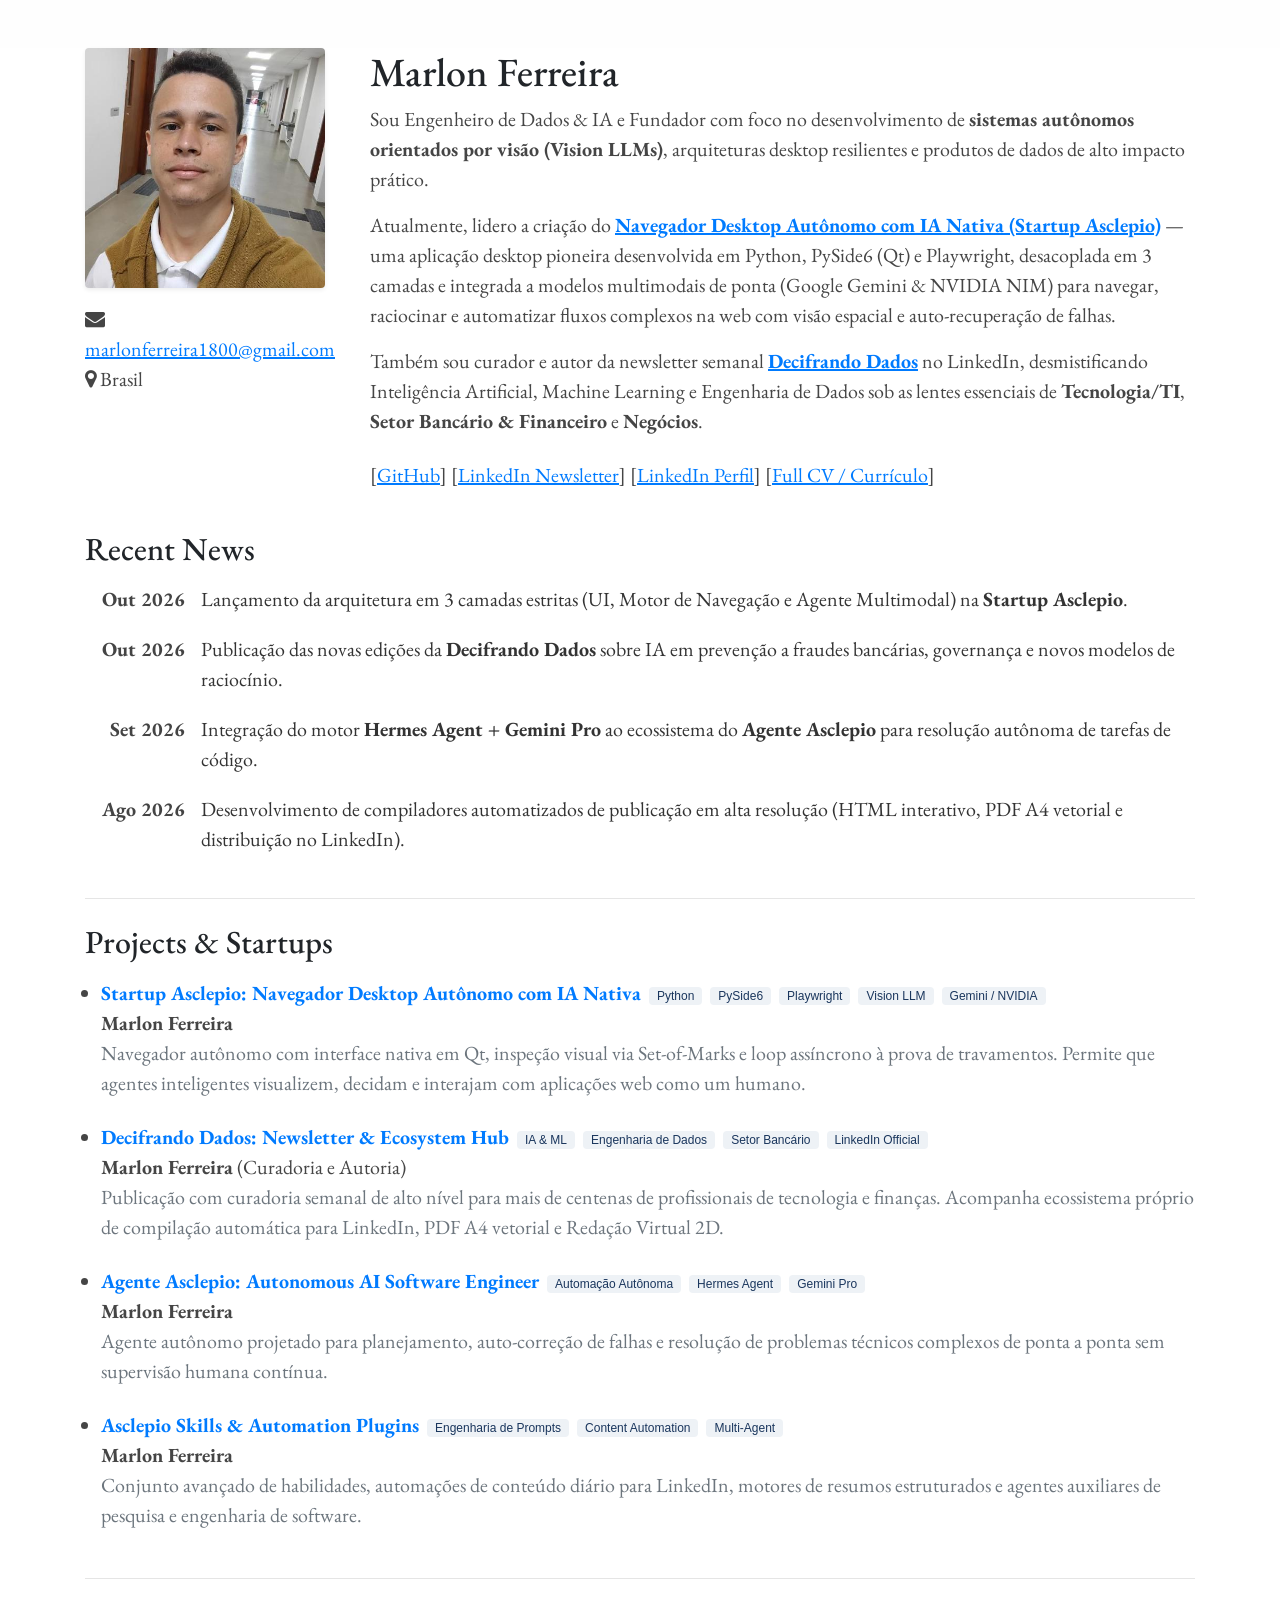
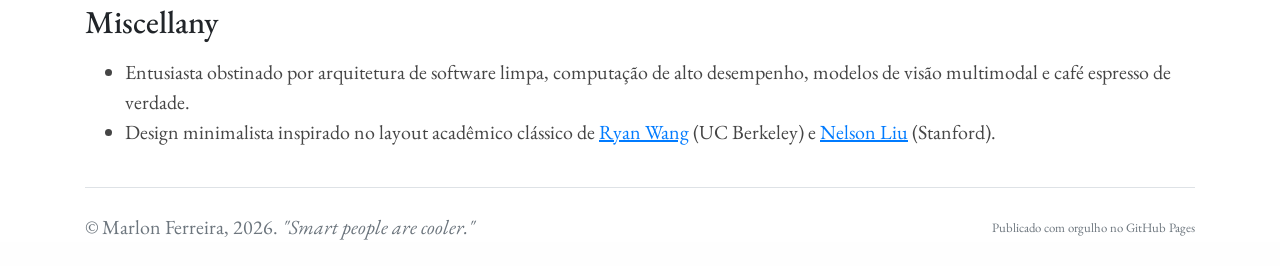
==== index.html @ 88fe701d "feat: site oficial pessoal no ar estilo Ryan Wang" ====
<!DOCTYPE html>
<html lang="pt-BR">
    <head>
        <meta charset="utf-8">
        <title>Marlon Ferreira | AI & Data Systems Engineer</title>
        <meta http-equiv="content-type" content="text/html; charset=UTF-8">
        <meta name="viewport" content="width=device-width, initial-scale=1, shrink-to-fit=no">
        
        <!-- Metadados de SEO & Redes Sociais -->
        <meta property="og:title" content="Marlon Ferreira | AI & Data Systems Engineer" />
        <meta property="og:description" content="Engenheiro de IA e Dados, fundador da Startup Asclepio (Navegador Desktop Autônomo com IA Nativa) e autor da newsletter Decifrando Dados." />
        <meta property="og:type" content="website" />
        <meta property="og:url" content="https://marlonferreira1800-hue.github.io" />
        <meta name="description" content="Marlon Ferreira é Engenheiro de Dados e IA, fundador de startup de navegador desktop autônomo com visão multimodal e autor da newsletter Decifrando Dados.">
        <meta name="keywords" content="Marlon Ferreira, Inteligencia Artificial, Autonomous Browser, Python, PySide6, Machine Learning, Data Science, Decifrando Dados, Asclepio">
        <meta name="author" content="Marlon Ferreira">

        <!-- Bootstrap 4, FontAwesome & Fonte EB Garamond (Padrão Oficial Ryan Wang / Berkeley NLP) -->
        <link rel="stylesheet" href="https://stackpath.bootstrapcdn.com/bootstrap/4.3.1/css/bootstrap.min.css" integrity="sha384-ggOyR0iXCbMQv3Xipma34MD+dH/1fQ784/j6cY/iJTQUOhcWr7x9JvoRxT2MZw1T" crossorigin="anonymous">
        <link rel="stylesheet" href="https://cdnjs.cloudflare.com/ajax/libs/font-awesome/4.7.0/css/font-awesome.min.css" crossorigin="anonymous">
        <link href="https://fonts.googleapis.com/css?family=EB+Garamond:400,600&display=swap" rel="stylesheet" type="text/css">
        <link rel="stylesheet" href="css/style.css">
    </head>
    <body>
        <div class="container mt-5">
            <!-- BLOCO 1: Foto, Bio e Links -->
            <div class="row mb-4">
                <div class="col-lg-3 col-md-4 mb-3">
                    <img class="img-fluid rounded profile-img shadow-sm" src="img/profile.jpg" onerror="this.onerror=null; this.src='img/profile.svg';" alt="Marlon Ferreira">
                    <p class="mt-3">
                        <i class="fa fa-envelope"></i> <a href="mailto:marlonferreira1800@gmail.com">marlonferreira1800@gmail.com</a>
                        <br>
                        <i class="fa fa-map-marker"></i> Brasil
                    </p>
                </div>
                <div class="col-lg-9 col-md-8">
                    <h1>Marlon Ferreira</h1>
                    <p>
                        Sou Engenheiro de Dados & IA e Fundador com foco no desenvolvimento de <b>sistemas autônomos orientados por visão (Vision LLMs)</b>, arquiteturas desktop resilientes e produtos de dados de alto impacto prático.
                    </p>
                    <p>
                        Atualmente, lidero a criação do <b><a href="https://github.com/marlonferreira1800-hue/Startup-Asclepio-navegador-nativo-ia-" target="_blank">Navegador Desktop Autônomo com IA Nativa (Startup Asclepio)</a></b> — uma aplicação desktop pioneira desenvolvida em Python, PySide6 (Qt) e Playwright, desacoplada em 3 camadas e integrada a modelos multimodais de ponta (Google Gemini & NVIDIA NIM) para navegar, raciocinar e automatizar fluxos complexos na web com visão espacial e auto-recuperação de falhas.
                    </p>
                    <p>
                        Também sou curador e autor da newsletter semanal <a href="https://www.linkedin.com/newsletters/decifrando-dados-7513791689808064512/" target="_blank"><b>Decifrando Dados</b></a> no LinkedIn, desmistificando Inteligência Artificial, Machine Learning e Engenharia de Dados sob as lentes essenciais de <b>Tecnologia/TI</b>, <b>Setor Bancário & Financeiro</b> e <b>Negócios</b>.
                    </p>

                    <p class="mt-4">
                        [<a href="https://github.com/marlonferreira1800-hue" target="_blank">GitHub</a>] 
                        [<a href="https://www.linkedin.com/newsletters/decifrando-dados-7513791689808064512/" target="_blank">LinkedIn Newsletter</a>] 
                        [<a href="https://www.linkedin.com/in/" target="_blank">LinkedIn Perfil</a>] 
                        [<a href="files/curriculo.pdf" target="_blank">Full CV / Currículo</a>]
                    </p>
                </div>
            </div>

            <!-- BLOCO 2: Linha do Tempo / Notícias Recentes -->
            <div class="row">
                <div class="col">
                    <h2>Recent News</h2>
                    <ul class="news-list mt-3">
                        <li class="news-item">
                            <span class="news-date">Out 2026</span>
                            <span class="news-text">Lançamento da arquitetura em 3 camadas estritas (UI, Motor de Navegação e Agente Multimodal) na <b>Startup Asclepio</b>.</span>
                        </li>
                        <li class="news-item">
                            <span class="news-date">Out 2026</span>
                            <span class="news-text">Publicação das novas edições da <b>Decifrando Dados</b> sobre IA em prevenção a fraudes bancárias, governança e novos modelos de raciocínio.</span>
                        </li>
                        <li class="news-item">
                            <span class="news-date">Set 2026</span>
                            <span class="news-text">Integração do motor <b>Hermes Agent + Gemini Pro</b> ao ecossistema do <b>Agente Asclepio</b> para resolução autônoma de tarefas de código.</span>
                        </li>
                        <li class="news-item">
                            <span class="news-date">Ago 2026</span>
                            <span class="news-text">Desenvolvimento de compiladores automatizados de publicação em alta resolução (HTML interativo, PDF A4 vetorial e distribuição no LinkedIn).</span>
                        </li>
                    </ul>
                </div>
            </div>

            <hr class="my-4">

            <!-- BLOCO 3: Projetos e Produtos em Destaque -->
            <div class="row" id="projects">
                <div class="col">
                    <h2>Projects & Startups</h2>
                    <ul class="pl-3 mt-3">
                        <li class="mb-4">
                            <a href="https://github.com/marlonferreira1800-hue/Startup-Asclepio-navegador-nativo-ia-" target="_blank">
                                <b>Startup Asclepio: Navegador Desktop Autônomo com IA Nativa</b>
                            </a>
                            <span class="badge-tag">Python</span>
                            <span class="badge-tag">PySide6</span>
                            <span class="badge-tag">Playwright</span>
                            <span class="badge-tag">Vision LLM</span>
                            <span class="badge-tag">Gemini / NVIDIA</span>
                            <br>
                            <b>Marlon Ferreira</b>
                            <br>
                            <span class="text-muted">
                                Navegador autônomo com interface nativa em Qt, inspeção visual via Set-of-Marks e loop assíncrono à prova de travamentos. Permite que agentes inteligentes visualizem, decidam e interajam com aplicações web como um humano.
                            </span>
                        </li>

                        <li class="mb-4">
                            <a href="https://www.linkedin.com/newsletters/decifrando-dados-7513791689808064512/" target="_blank">
                                <b>Decifrando Dados: Newsletter & Ecosystem Hub</b>
                            </a>
                            <span class="badge-tag">IA & ML</span>
                            <span class="badge-tag">Engenharia de Dados</span>
                            <span class="badge-tag">Setor Bancário</span>
                            <span class="badge-tag">LinkedIn Official</span>
                            <br>
                            <b>Marlon Ferreira</b> (Curadoria e Autoria)
                            <br>
                            <span class="text-muted">
                                Publicação com curadoria semanal de alto nível para mais de centenas de profissionais de tecnologia e finanças. Acompanha ecossistema próprio de compilação automática para LinkedIn, PDF A4 vetorial e Redação Virtual 2D.
                            </span>
                        </li>

                        <li class="mb-4">
                            <a href="https://github.com/marlonferreira1800-hue/agente-asclepio" target="_blank">
                                <b>Agente Asclepio: Autonomous AI Software Engineer</b>
                            </a>
                            <span class="badge-tag">Automação Autônoma</span>
                            <span class="badge-tag">Hermes Agent</span>
                            <span class="badge-tag">Gemini Pro</span>
                            <br>
                            <b>Marlon Ferreira</b>
                            <br>
                            <span class="text-muted">
                                Agente autônomo projetado para planejamento, auto-correção de falhas e resolução de problemas técnicos complexos de ponta a ponta sem supervisão humana contínua.
                            </span>
                        </li>

                        <li class="mb-4">
                            <a href="https://github.com/marlonferreira1800-hue/asclepio-skills-and-plugins" target="_blank">
                                <b>Asclepio Skills & Automation Plugins</b>
                            </a>
                            <span class="badge-tag">Engenharia de Prompts</span>
                            <span class="badge-tag">Content Automation</span>
                            <span class="badge-tag">Multi-Agent</span>
                            <br>
                            <b>Marlon Ferreira</b>
                            <br>
                            <span class="text-muted">
                                Conjunto avançado de habilidades, automações de conteúdo diário para LinkedIn, motores de resumos estruturados e agentes auxiliares de pesquisa e engenharia de software.
                            </span>
                        </li>
                    </ul>
                </div>
            </div>

            <hr class="my-4">

            <!-- BLOCO 4: Miscelânea -->
            <div class="row">
                <div class="col">
                    <h2>Miscellany</h2>
                    <ul class="mt-3">
                        <li>
                            Entusiasta obstinado por arquitetura de software limpa, computação de alto desempenho, modelos de visão multimodal e café espresso de verdade.
                        </li>
                        <li>
                            Design minimalista inspirado no layout acadêmico clássico de <a href="https://ryanyxw.github.io/" target="_blank">Ryan Wang</a> (UC Berkeley) e <a href="https://nelsonliu.me/" target="_blank">Nelson Liu</a> (Stanford).
                        </li>
                    </ul>
                </div>
            </div>

            <!-- BLOCO 5: Rodapé Oficial -->
            <footer class="pt-4 my-md-4 pt-md-4 border-top">
                <div class="row justify-content-between align-items-center">
                    <div class="col-md-6 text-left">
                        <p class="text-muted mb-0">© Marlon Ferreira, 2026. <i>"Smart people are cooler."</i></p>
                    </div>
                    <div class="col-md-6 text-right">
                        <small class="text-muted">Publicado com orgulho no GitHub Pages</small>
                    </div>
                </div>
            </footer>
        </div>
    </body>
</html>
---- css/style.css ----
html {
    background-color: #fefefe;
}

body p, li {
    color: #454545;
    font-size: 20px;
}

body {
    font-family: Palatino, "EB Garamond", Georgia, "Times New Roman", serif;
}

.row:not(#projects) a {
    text-decoration: underline;
}

.image-link {
    text-decoration: none !important;
}

.news-list {
    list-style: none;
    padding: 0;
    margin: 0;
}

.news-item {
    display: grid;
    grid-template-columns: 100px 1fr;
    align-items: start;
    gap: 0.8em;
    margin-bottom: 1em;
}

.news-date {
    font-weight: bold;
    color: #444;
    white-space: nowrap;
    text-align: right;
}

.news-text {
    color: #333;
    line-height: 1.5;
}

.badge-tag {
    font-size: 0.75rem;
    padding: 2px 8px;
    border-radius: 4px;
    background-color: #eef2f6;
    color: #1a365d;
    font-family: -apple-system, BlinkMacSystemFont, "Segoe UI", Roboto, sans-serif;
    margin-left: 4px;
    font-weight: 500;
    vertical-align: middle;
}

.profile-img {
    width: 100%;
    max-width: 240px;
    height: auto;
    border-radius: 6px;
    object-fit: cover;
}
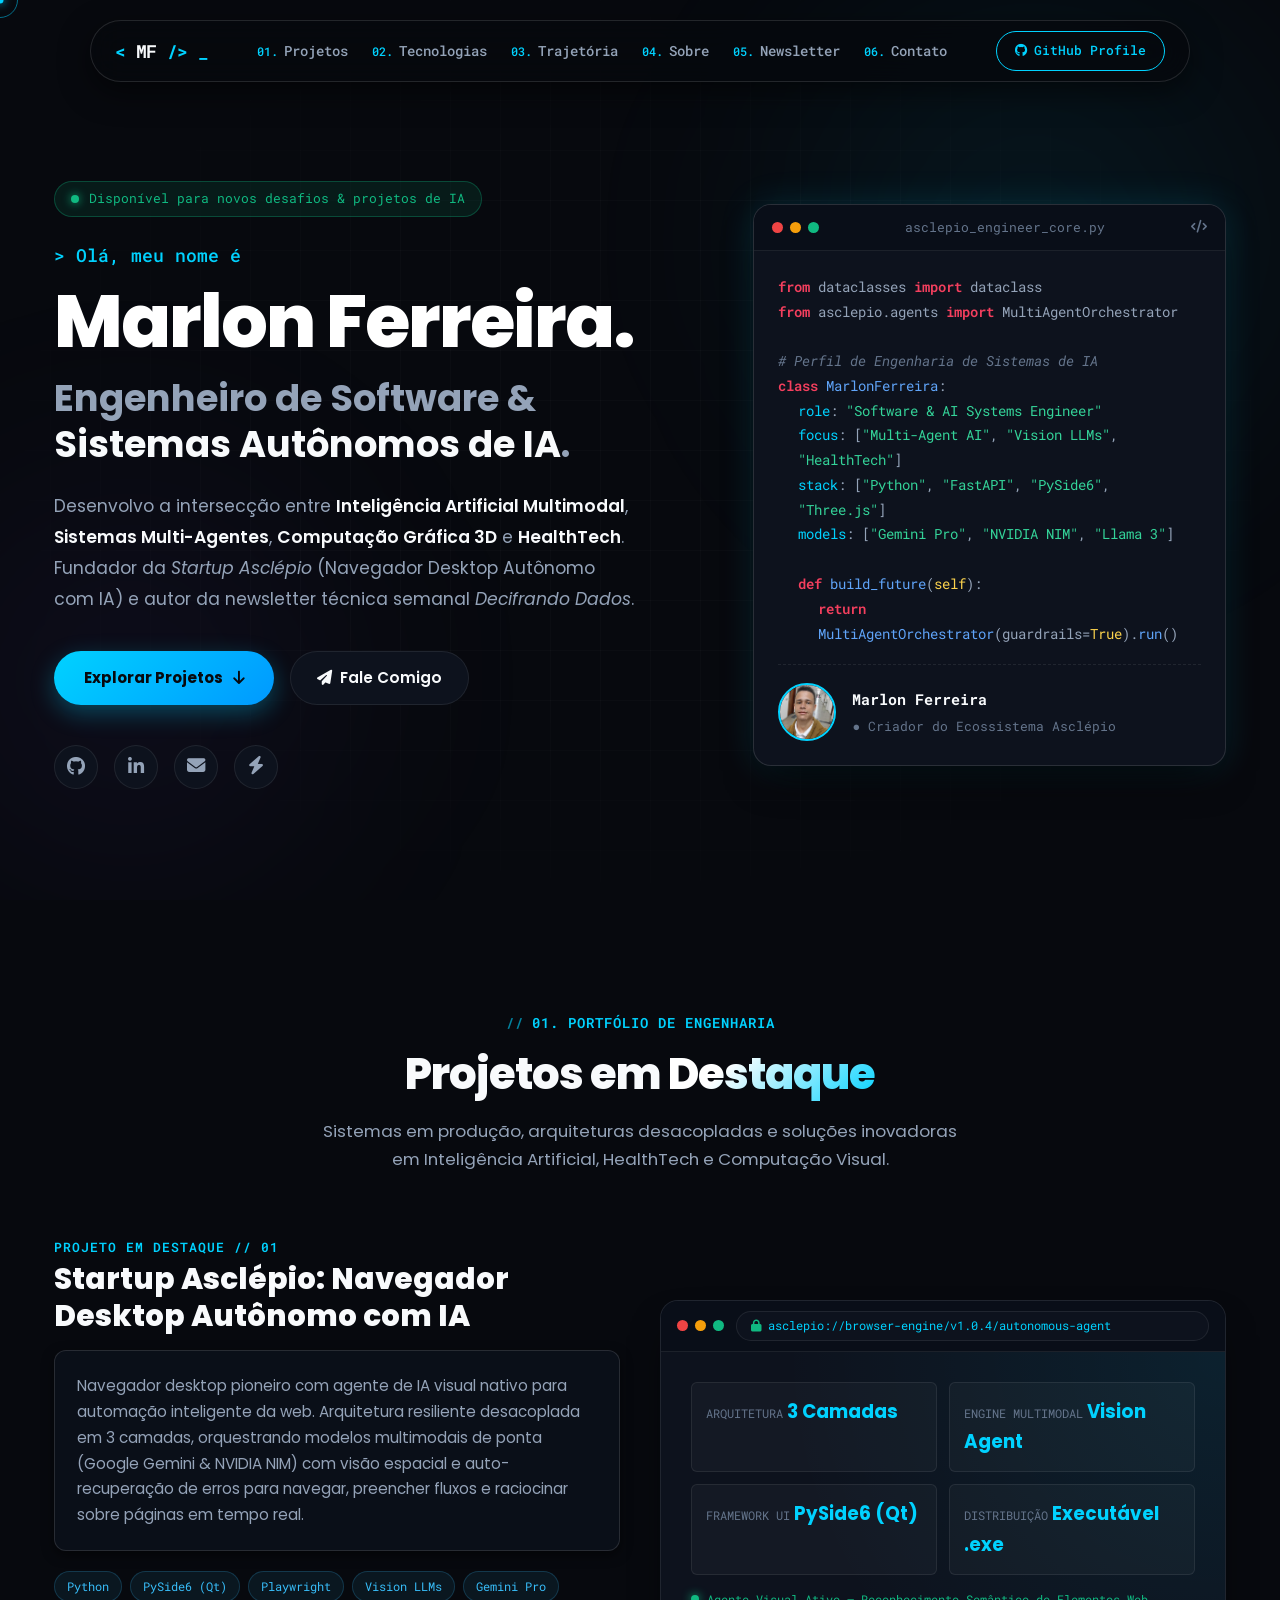
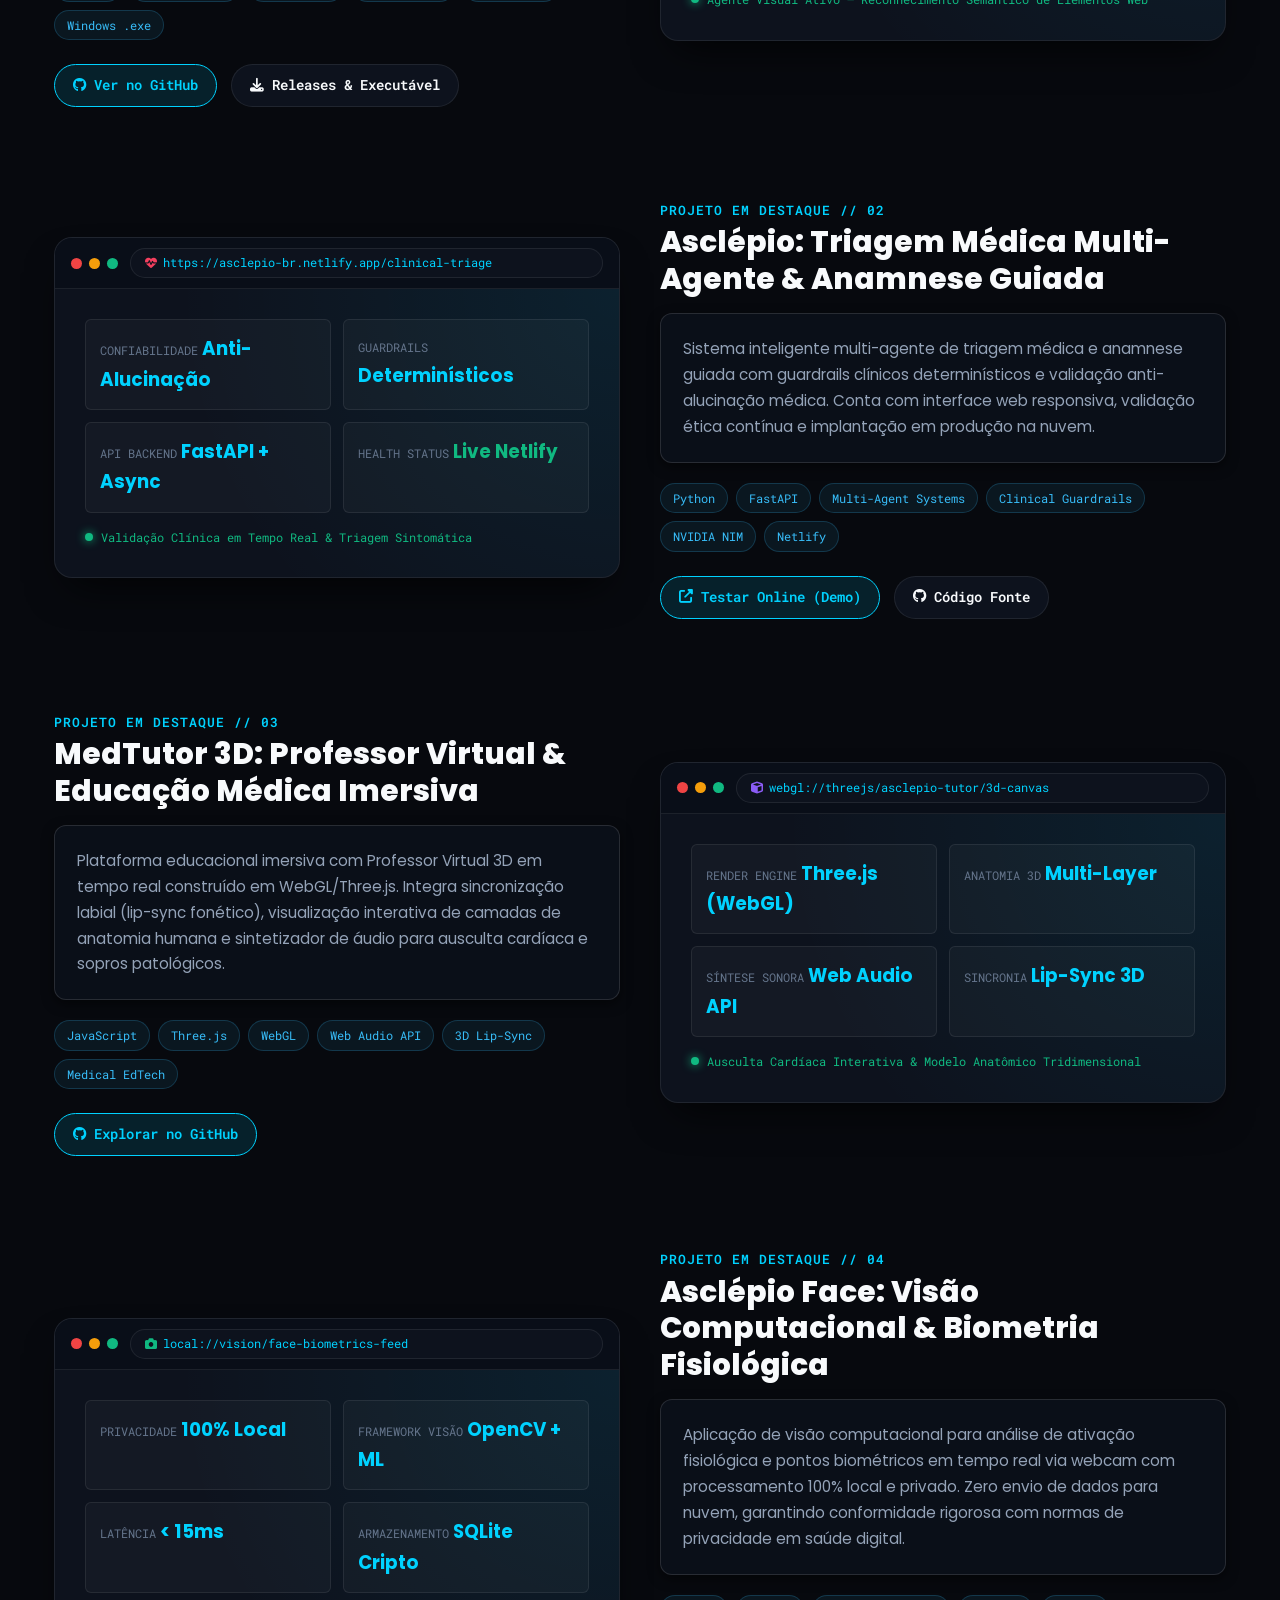
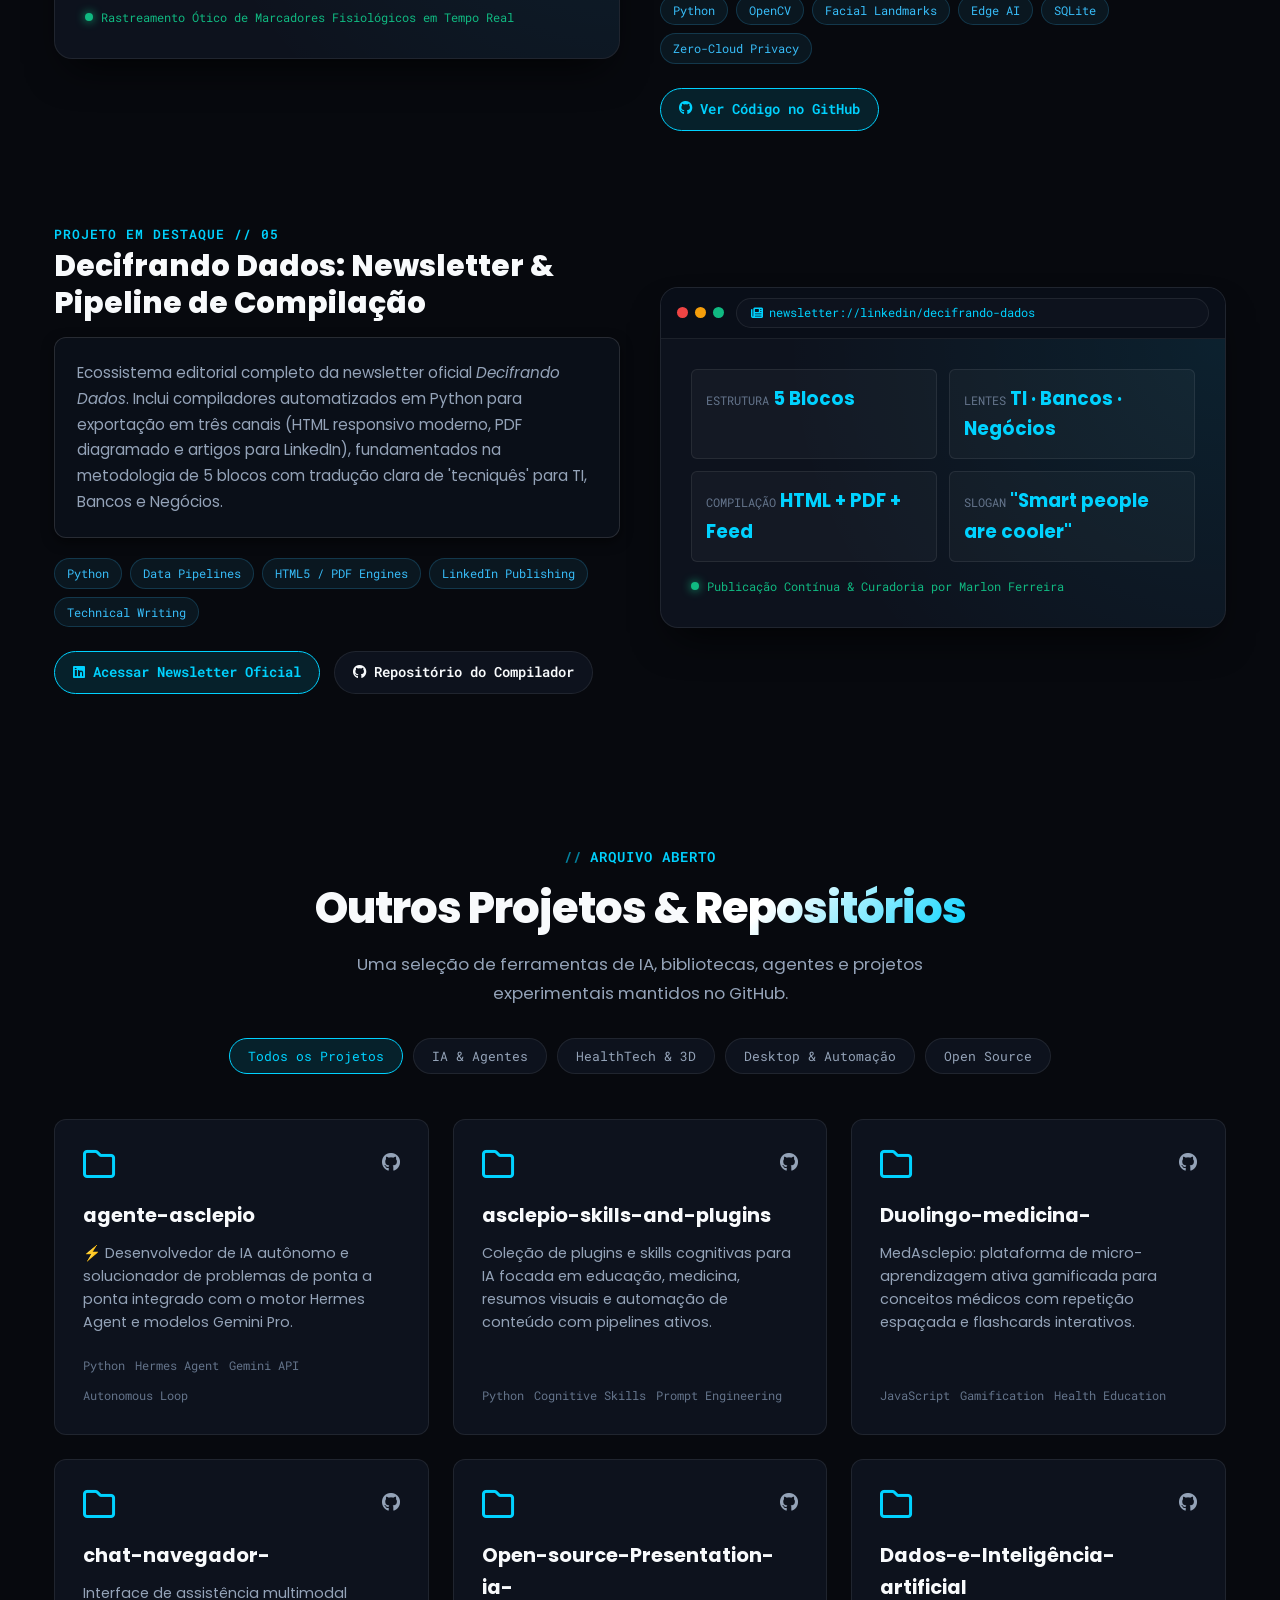
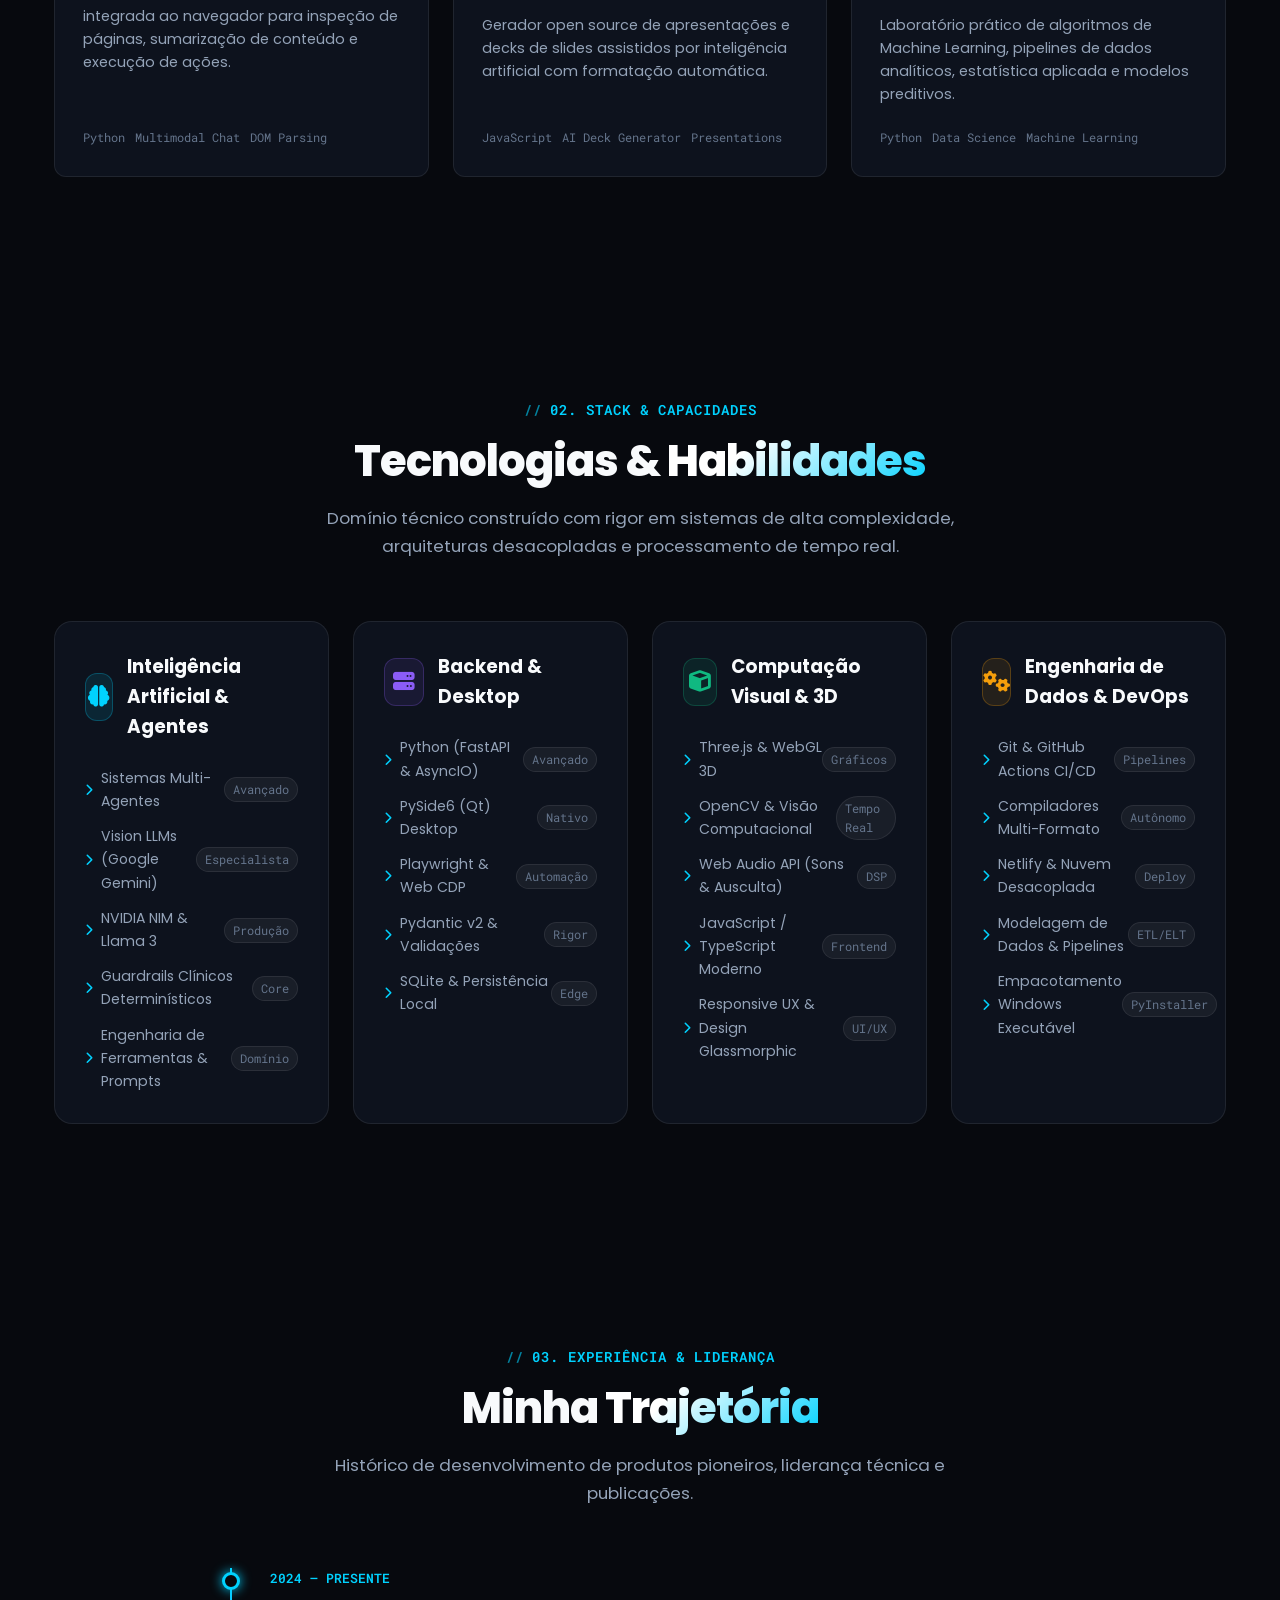
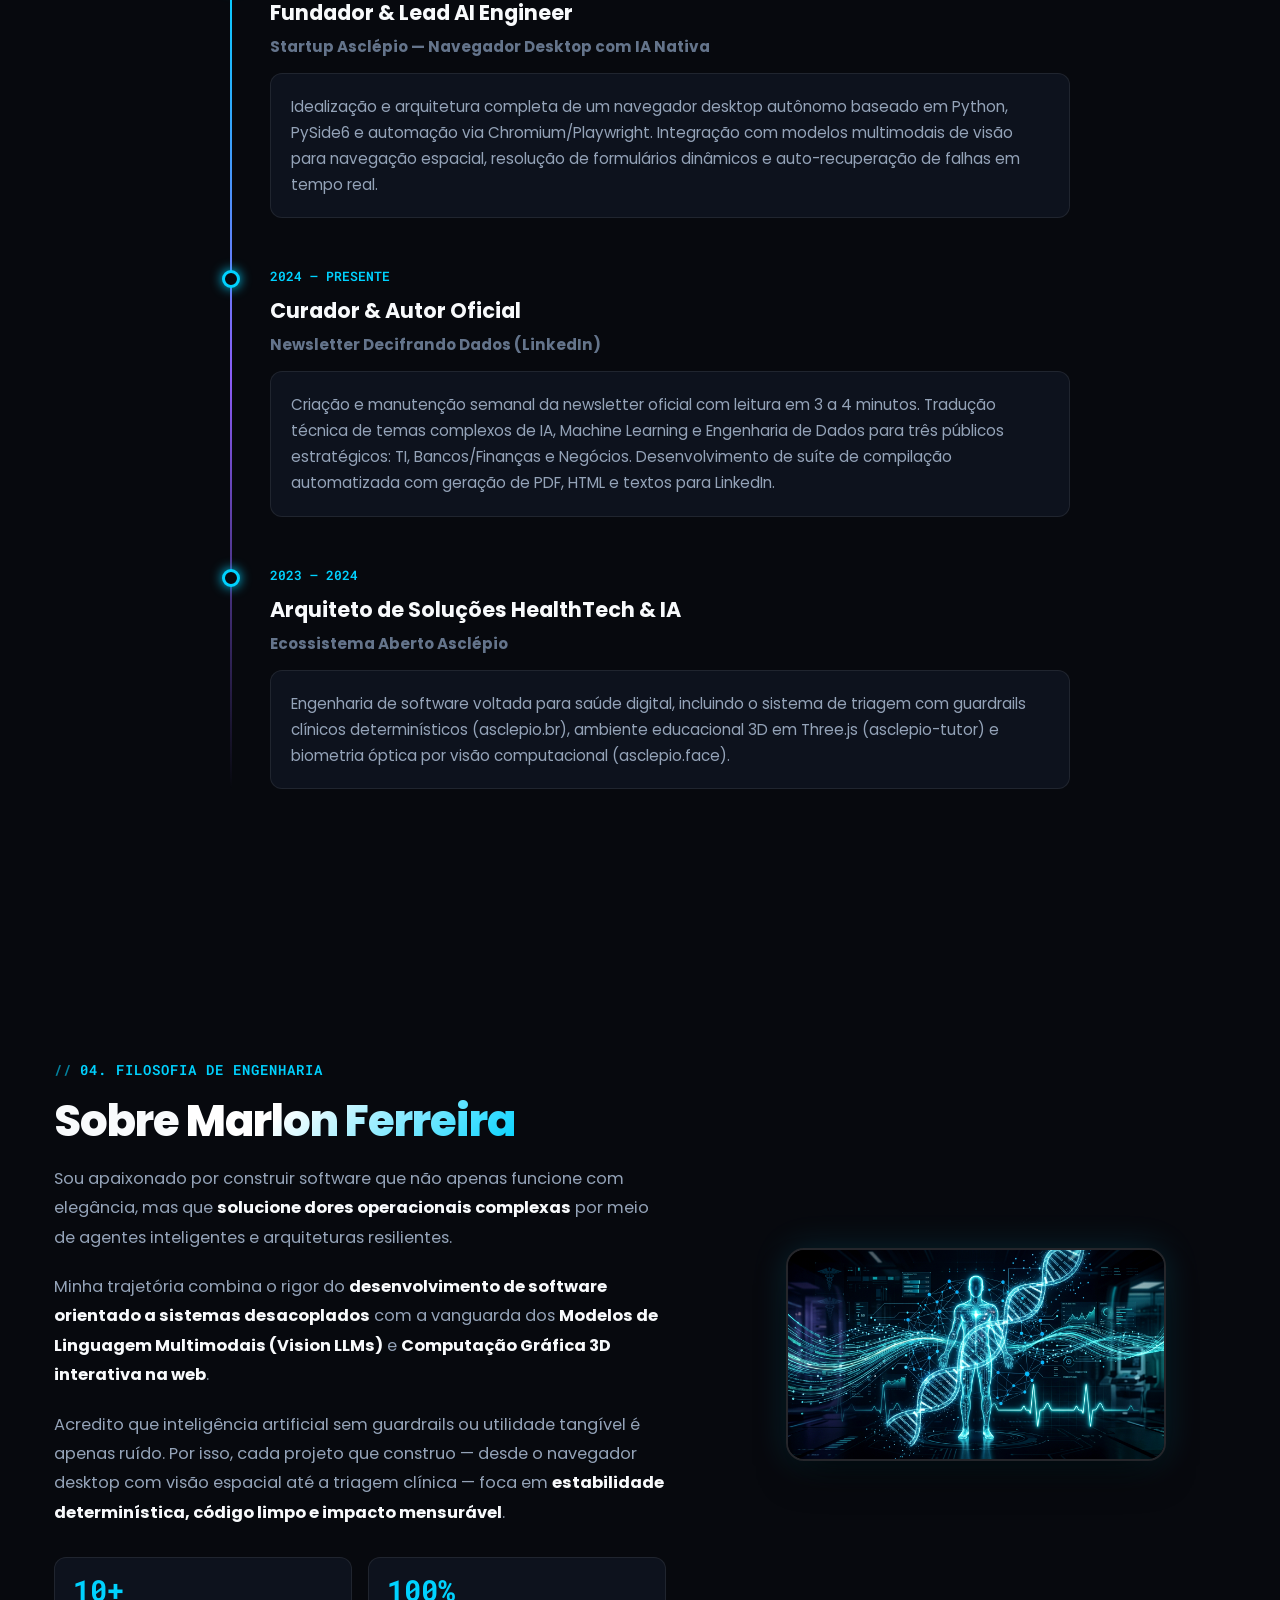
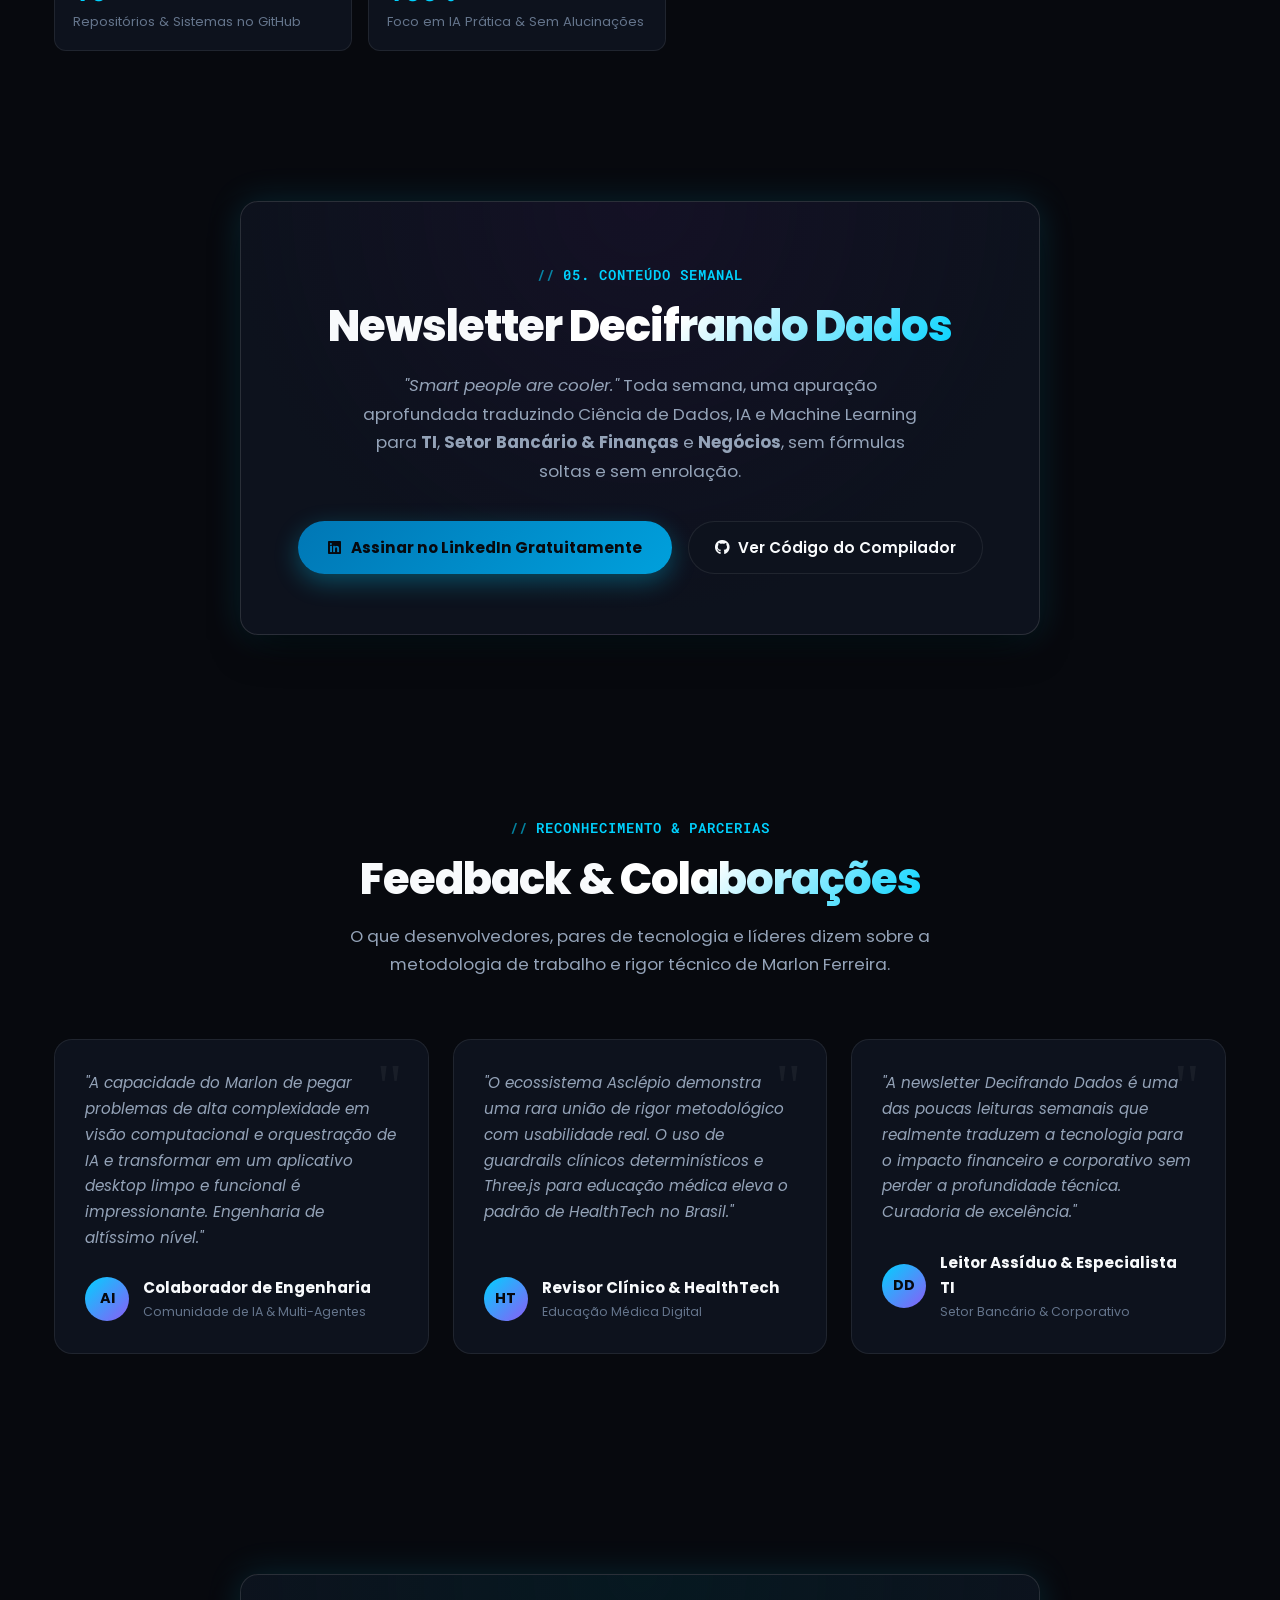
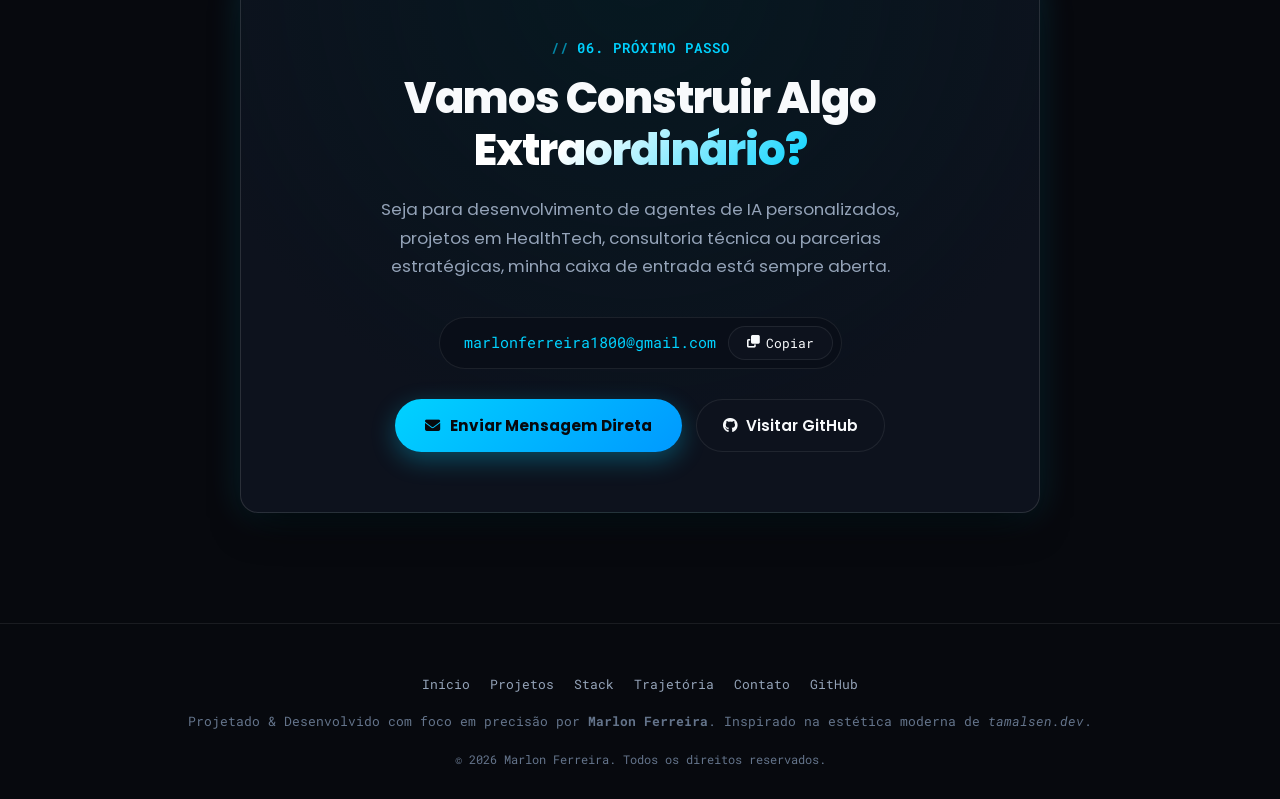
==== commit 1545f455: "feat: redesign completo do portfolio no padrao tamalsen.dev com projetos do github" ====
--- a/index.html
+++ b/index.html
@@ -1,185 +1,1133 @@
 <!DOCTYPE html>
 <html lang="pt-BR">
-    <head>
-        <meta charset="utf-8">
-        <title>Marlon Ferreira | AI & Data Systems Engineer</title>
-        <meta http-equiv="content-type" content="text/html; charset=UTF-8">
-        <meta name="viewport" content="width=device-width, initial-scale=1, shrink-to-fit=no">
+<head>
+  <meta charset="UTF-8">
+  <meta name="viewport" content="width=device-width, initial-scale=1.0">
+  <title>Marlon Ferreira | Software Engineer, AI & Multi-Agent Systems</title>
+  
+  <!-- SEO & Social Meta Tags -->
+  <meta name="description" content="Engenheiro de Software & Desenvolvedor de IA focado em Sistemas Multi-Agentes, Vision LLMs, HealthTech e Computação Gráfica 3D. Criador do ecossistema Asclépio e autor da newsletter Decifrando Dados.">
+  <meta name="keywords" content="Marlon Ferreira, Software Engineer, Inteligencia Artificial, Sistemas Multi-Agentes, HealthTech, Three.js, Python, FastAPI, Vision LLM, Decifrando Dados, Asclepio">
+  <meta name="author" content="Marlon Ferreira">
+
+  <!-- Open Graph / LinkedIn / Facebook -->
+  <meta property="og:type" content="website">
+  <meta property="og:url" content="https://marlonferreira1800-hue.github.io/">
+  <meta property="og:title" content="Marlon Ferreira | Software Engineer, AI & Multi-Agent Systems">
+  <meta property="og:description" content="Engenheiro de Software & Desenvolvedor de IA focado em Sistemas Multi-Agentes, Vision LLMs, HealthTech e Computação Gráfica 3D.">
+  <meta property="og:image" content="assets/banner.jpg">
+
+  <!-- Favicon -->
+  <link rel="icon" type="image/svg+xml" href="data:image/svg+xml,<svg xmlns='http://www.w3.org/2000/svg' viewBox='0 0 100 100'><text y='.9em' font-size='90' fill='%2300d2ff'>⚡</text></svg>">
+
+  <!-- Google Fonts: Poppins (Heading & UI) + Roboto Mono (Code & Accents) -->
+  <link rel="preconnect" href="https://fonts.googleapis.com">
+  <link rel="preconnect" href="https://fonts.gstatic.com" crossorigin>
+  <link href="https://fonts.googleapis.com/css2?family=Poppins:ital,wght@0,300;0,400;0,500;0,600;0,700;0,800;1,400&family=Roboto+Mono:wght@300;400;500;600;700&display=swap" rel="stylesheet">
+
+  <!-- FontAwesome Icons -->
+  <link rel="stylesheet" href="https://cdnjs.cloudflare.com/ajax/libs/font-awesome/6.5.1/css/all.min.css" crossorigin="anonymous" referrerpolicy="no-referrer" />
+
+  <!-- Custom Stylesheet -->
+  <link rel="stylesheet" href="css/style.css">
+</head>
+<body>
+
+  <!-- Ambient Glowing Backgrounds -->
+  <div class="ambient-glow">
+    <div class="ambient-circle-1"></div>
+    <div class="ambient-circle-2"></div>
+    <div class="ambient-grid"></div>
+  </div>
+
+  <!-- Custom Cursor Follower (Estilo Tamal Sen) -->
+  <div class="circle-cursor circle-cursor--outer"></div>
+  <div class="circle-cursor circle-cursor--inner"></div>
+
+  <!-- Floating Glass Navbar -->
+  <header class="navbar">
+    <nav class="nav-container">
+      <a href="#home" class="nav-brand">
+        <span class="brand-bracket">&lt;</span>MF <span class="brand-bracket">/&gt;</span>
+        <span class="brand-blink">_</span>
+      </a>
+
+      <ul class="nav-menu">
+        <li><a href="#projects" class="nav-link"><span>01.</span> Projetos</a></li>
+        <li><a href="#skills" class="nav-link"><span>02.</span> Tecnologias</a></li>
+        <li><a href="#experience" class="nav-link"><span>03.</span> Trajetória</a></li>
+        <li><a href="#about" class="nav-link"><span>04.</span> Sobre</a></li>
+        <li><a href="#newsletter" class="nav-link"><span>05.</span> Newsletter</a></li>
+        <li><a href="#contact" class="nav-link"><span>06.</span> Contato</a></li>
+      </ul>
+
+      <div class="nav-cta">
+        <a href="https://github.com/marlonferreira1800-hue" target="_blank" rel="noopener noreferrer" class="btn-resume">
+          <i class="fab fa-github"></i> GitHub Profile
+        </a>
+      </div>
+
+      <button class="mobile-toggle" aria-label="Abrir menu de navegação">
+        <i class="fa fa-bars"></i>
+      </button>
+    </nav>
+  </header>
+
+  <!-- Main Content -->
+  <main>
+
+    <!-- HERO SECTION -->
+    <section id="home" class="hero">
+      <div class="container">
+        <div class="hero-grid">
+          
+          <div class="hero-text-col">
+            <div class="hero-status-pill">
+              <span class="status-dot"></span>
+              <span>Disponível para novos desafios & projetos de IA</span>
+            </div>
+
+            <p class="hero-eyebrow">&gt; Olá, meu nome é</p>
+            <h1 class="hero-name">Marlon Ferreira.</h1>
+            <h2 class="hero-role">
+              Engenheiro de Software &amp; <span class="highlight">Sistemas Autônomos de IA</span>.
+            </h2>
+
+            <p class="hero-bio">
+              Desenvolvo a intersecção entre <strong>Inteligência Artificial Multimodal</strong>, <strong>Sistemas Multi-Agentes</strong>, <strong>Computação Gráfica 3D</strong> e <strong>HealthTech</strong>. Fundador da <em>Startup Asclépio</em> (Navegador Desktop Autônomo com IA) e autor da newsletter técnica semanal <em>Decifrando Dados</em>.
+            </p>
+
+            <div class="hero-actions">
+              <a href="#projects" class="btn-primary">
+                <span>Explorar Projetos</span>
+                <i class="fa fa-arrow-down"></i>
+              </a>
+              <a href="#contact" class="btn-secondary">
+                <i class="fa fa-paper-plane"></i>
+                <span>Fale Comigo</span>
+              </a>
+            </div>
+
+            <div class="hero-socials">
+              <a href="https://github.com/marlonferreira1800-hue" target="_blank" rel="noopener noreferrer" class="social-link" title="GitHub">
+                <i class="fab fa-github"></i>
+              </a>
+              <a href="https://www.linkedin.com/newsletters/decifrando-dados-7513791689808064512/" target="_blank" rel="noopener noreferrer" class="social-link" title="LinkedIn Newsletter">
+                <i class="fab fa-linkedin-in"></i>
+              </a>
+              <a href="mailto:marlonferreira1800@gmail.com" class="social-link" title="E-mail">
+                <i class="fa fa-envelope"></i>
+              </a>
+              <a href="https://asclepio-br.netlify.app/" target="_blank" rel="noopener noreferrer" class="social-link" title="Live Netlify App">
+                <i class="fa fa-bolt"></i>
+              </a>
+            </div>
+          </div>
+
+          <!-- Interactive Code / Terminal Card -->
+          <div class="hero-visual-col">
+            <div class="hero-code-card">
+              <div class="terminal-header">
+                <div class="terminal-dots">
+                  <span class="dot-red"></span>
+                  <span class="dot-yellow"></span>
+                  <span class="dot-green"></span>
+                </div>
+                <span class="terminal-title">asclepio_engineer_core.py</span>
+                <i class="fa fa-code" style="color: var(--text-muted); font-size: 0.8rem;"></i>
+              </div>
+
+              <div class="terminal-body">
+                <div><span class="code-keyword">from</span> dataclasses <span class="code-keyword">import</span> dataclass</div>
+                <div><span class="code-keyword">from</span> asclepio.agents <span class="code-keyword">import</span> MultiAgentOrchestrator</div>
+                <br>
+                <div><span class="code-comment"># Perfil de Engenharia de Sistemas de IA</span></div>
+                <div><span class="code-keyword">class</span> <span class="code-fn">MarlonFerreira</span>:</div>
+                <div style="padding-left: 20px;"><span class="code-prop">role</span>: <span class="code-str">"Software &amp; AI Systems Engineer"</span></div>
+                <div style="padding-left: 20px;"><span class="code-prop">focus</span>: [<span class="code-str">"Multi-Agent AI"</span>, <span class="code-str">"Vision LLMs"</span>, <span class="code-str">"HealthTech"</span>]</div>
+                <div style="padding-left: 20px;"><span class="code-prop">stack</span>: [<span class="code-str">"Python"</span>, <span class="code-str">"FastAPI"</span>, <span class="code-str">"PySide6"</span>, <span class="code-str">"Three.js"</span>]</div>
+                <div style="padding-left: 20px;"><span class="code-prop">models</span>: [<span class="code-str">"Gemini Pro"</span>, <span class="code-str">"NVIDIA NIM"</span>, <span class="code-str">"Llama 3"</span>]</div>
+                <br>
+                <div style="padding-left: 20px;"><span class="code-keyword">def</span> <span class="code-fn">build_future</span>(<span class="code-var">self</span>):</div>
+                <div style="padding-left: 40px;"><span class="code-keyword">return</span> <span class="code-fn">MultiAgentOrchestrator</span>(guardrails=<span class="code-var">True</span>).<span class="code-fn">run</span>()</div>
+
+                <!-- Profile avatar snippet -->
+                <div class="hero-avatar-box">
+                  <img src="assets/profile.jpg" alt="Marlon Ferreira" onerror="this.onerror=null; this.src='assets/profile.svg';">
+                  <div class="hero-avatar-info">
+                    <h4>Marlon Ferreira</h4>
+                    <p>● Criador do Ecossistema Asclépio</p>
+                  </div>
+                </div>
+              </div>
+            </div>
+          </div>
+
+        </div>
+      </div>
+    </section>
+
+    <!-- FEATURED PROJECTS SECTION (ASSINATURA TAMAL SEN - ALTERNATING MARQUEE) -->
+    <section id="projects">
+      <div class="container">
         
-        <!-- Metadados de SEO & Redes Sociais -->
-        <meta property="og:title" content="Marlon Ferreira | AI & Data Systems Engineer" />
-        <meta property="og:description" content="Engenheiro de IA e Dados, fundador da Startup Asclepio (Navegador Desktop Autônomo com IA Nativa) e autor da newsletter Decifrando Dados." />
-        <meta property="og:type" content="website" />
-        <meta property="og:url" content="https://marlonferreira1800-hue.github.io" />
-        <meta name="description" content="Marlon Ferreira é Engenheiro de Dados e IA, fundador de startup de navegador desktop autônomo com visão multimodal e autor da newsletter Decifrando Dados.">
-        <meta name="keywords" content="Marlon Ferreira, Inteligencia Artificial, Autonomous Browser, Python, PySide6, Machine Learning, Data Science, Decifrando Dados, Asclepio">
-        <meta name="author" content="Marlon Ferreira">
-
-        <!-- Bootstrap 4, FontAwesome & Fonte EB Garamond (Padrão Oficial Ryan Wang / Berkeley NLP) -->
-        <link rel="stylesheet" href="https://stackpath.bootstrapcdn.com/bootstrap/4.3.1/css/bootstrap.min.css" integrity="sha384-ggOyR0iXCbMQv3Xipma34MD+dH/1fQ784/j6cY/iJTQUOhcWr7x9JvoRxT2MZw1T" crossorigin="anonymous">
-        <link rel="stylesheet" href="https://cdnjs.cloudflare.com/ajax/libs/font-awesome/4.7.0/css/font-awesome.min.css" crossorigin="anonymous">
-        <link href="https://fonts.googleapis.com/css?family=EB+Garamond:400,600&display=swap" rel="stylesheet" type="text/css">
-        <link rel="stylesheet" href="css/style.css">
-    </head>
-    <body>
-        <div class="container mt-5">
-            <!-- BLOCO 1: Foto, Bio e Links -->
-            <div class="row mb-4">
-                <div class="col-lg-3 col-md-4 mb-3">
-                    <img class="img-fluid rounded profile-img shadow-sm" src="img/profile.jpg" onerror="this.onerror=null; this.src='img/profile.svg';" alt="Marlon Ferreira">
-                    <p class="mt-3">
-                        <i class="fa fa-envelope"></i> <a href="mailto:marlonferreira1800@gmail.com">marlonferreira1800@gmail.com</a>
-                        <br>
-                        <i class="fa fa-map-marker"></i> Brasil
-                    </p>
-                </div>
-                <div class="col-lg-9 col-md-8">
-                    <h1>Marlon Ferreira</h1>
-                    <p>
-                        Sou Engenheiro de Dados & IA e Fundador com foco no desenvolvimento de <b>sistemas autônomos orientados por visão (Vision LLMs)</b>, arquiteturas desktop resilientes e produtos de dados de alto impacto prático.
-                    </p>
-                    <p>
-                        Atualmente, lidero a criação do <b><a href="https://github.com/marlonferreira1800-hue/Startup-Asclepio-navegador-nativo-ia-" target="_blank">Navegador Desktop Autônomo com IA Nativa (Startup Asclepio)</a></b> — uma aplicação desktop pioneira desenvolvida em Python, PySide6 (Qt) e Playwright, desacoplada em 3 camadas e integrada a modelos multimodais de ponta (Google Gemini & NVIDIA NIM) para navegar, raciocinar e automatizar fluxos complexos na web com visão espacial e auto-recuperação de falhas.
-                    </p>
-                    <p>
-                        Também sou curador e autor da newsletter semanal <a href="https://www.linkedin.com/newsletters/decifrando-dados-7513791689808064512/" target="_blank"><b>Decifrando Dados</b></a> no LinkedIn, desmistificando Inteligência Artificial, Machine Learning e Engenharia de Dados sob as lentes essenciais de <b>Tecnologia/TI</b>, <b>Setor Bancário & Financeiro</b> e <b>Negócios</b>.
-                    </p>
-
-                    <p class="mt-4">
-                        [<a href="https://github.com/marlonferreira1800-hue" target="_blank">GitHub</a>] 
-                        [<a href="https://www.linkedin.com/newsletters/decifrando-dados-7513791689808064512/" target="_blank">LinkedIn Newsletter</a>] 
-                        [<a href="https://www.linkedin.com/in/" target="_blank">LinkedIn Perfil</a>] 
-                        [<a href="files/curriculo.pdf" target="_blank">Full CV / Currículo</a>]
-                    </p>
-                </div>
-            </div>
-
-            <!-- BLOCO 2: Linha do Tempo / Notícias Recentes -->
-            <div class="row">
-                <div class="col">
-                    <h2>Recent News</h2>
-                    <ul class="news-list mt-3">
-                        <li class="news-item">
-                            <span class="news-date">Out 2026</span>
-                            <span class="news-text">Lançamento da arquitetura em 3 camadas estritas (UI, Motor de Navegação e Agente Multimodal) na <b>Startup Asclepio</b>.</span>
-                        </li>
-                        <li class="news-item">
-                            <span class="news-date">Out 2026</span>
-                            <span class="news-text">Publicação das novas edições da <b>Decifrando Dados</b> sobre IA em prevenção a fraudes bancárias, governança e novos modelos de raciocínio.</span>
-                        </li>
-                        <li class="news-item">
-                            <span class="news-date">Set 2026</span>
-                            <span class="news-text">Integração do motor <b>Hermes Agent + Gemini Pro</b> ao ecossistema do <b>Agente Asclepio</b> para resolução autônoma de tarefas de código.</span>
-                        </li>
-                        <li class="news-item">
-                            <span class="news-date">Ago 2026</span>
-                            <span class="news-text">Desenvolvimento de compiladores automatizados de publicação em alta resolução (HTML interativo, PDF A4 vetorial e distribuição no LinkedIn).</span>
-                        </li>
-                    </ul>
-                </div>
-            </div>
-
-            <hr class="my-4">
-
-            <!-- BLOCO 3: Projetos e Produtos em Destaque -->
-            <div class="row" id="projects">
-                <div class="col">
-                    <h2>Projects & Startups</h2>
-                    <ul class="pl-3 mt-3">
-                        <li class="mb-4">
-                            <a href="https://github.com/marlonferreira1800-hue/Startup-Asclepio-navegador-nativo-ia-" target="_blank">
-                                <b>Startup Asclepio: Navegador Desktop Autônomo com IA Nativa</b>
-                            </a>
-                            <span class="badge-tag">Python</span>
-                            <span class="badge-tag">PySide6</span>
-                            <span class="badge-tag">Playwright</span>
-                            <span class="badge-tag">Vision LLM</span>
-                            <span class="badge-tag">Gemini / NVIDIA</span>
-                            <br>
-                            <b>Marlon Ferreira</b>
-                            <br>
-                            <span class="text-muted">
-                                Navegador autônomo com interface nativa em Qt, inspeção visual via Set-of-Marks e loop assíncrono à prova de travamentos. Permite que agentes inteligentes visualizem, decidam e interajam com aplicações web como um humano.
-                            </span>
-                        </li>
-
-                        <li class="mb-4">
-                            <a href="https://www.linkedin.com/newsletters/decifrando-dados-7513791689808064512/" target="_blank">
-                                <b>Decifrando Dados: Newsletter & Ecosystem Hub</b>
-                            </a>
-                            <span class="badge-tag">IA & ML</span>
-                            <span class="badge-tag">Engenharia de Dados</span>
-                            <span class="badge-tag">Setor Bancário</span>
-                            <span class="badge-tag">LinkedIn Official</span>
-                            <br>
-                            <b>Marlon Ferreira</b> (Curadoria e Autoria)
-                            <br>
-                            <span class="text-muted">
-                                Publicação com curadoria semanal de alto nível para mais de centenas de profissionais de tecnologia e finanças. Acompanha ecossistema próprio de compilação automática para LinkedIn, PDF A4 vetorial e Redação Virtual 2D.
-                            </span>
-                        </li>
-
-                        <li class="mb-4">
-                            <a href="https://github.com/marlonferreira1800-hue/agente-asclepio" target="_blank">
-                                <b>Agente Asclepio: Autonomous AI Software Engineer</b>
-                            </a>
-                            <span class="badge-tag">Automação Autônoma</span>
-                            <span class="badge-tag">Hermes Agent</span>
-                            <span class="badge-tag">Gemini Pro</span>
-                            <br>
-                            <b>Marlon Ferreira</b>
-                            <br>
-                            <span class="text-muted">
-                                Agente autônomo projetado para planejamento, auto-correção de falhas e resolução de problemas técnicos complexos de ponta a ponta sem supervisão humana contínua.
-                            </span>
-                        </li>
-
-                        <li class="mb-4">
-                            <a href="https://github.com/marlonferreira1800-hue/asclepio-skills-and-plugins" target="_blank">
-                                <b>Asclepio Skills & Automation Plugins</b>
-                            </a>
-                            <span class="badge-tag">Engenharia de Prompts</span>
-                            <span class="badge-tag">Content Automation</span>
-                            <span class="badge-tag">Multi-Agent</span>
-                            <br>
-                            <b>Marlon Ferreira</b>
-                            <br>
-                            <span class="text-muted">
-                                Conjunto avançado de habilidades, automações de conteúdo diário para LinkedIn, motores de resumos estruturados e agentes auxiliares de pesquisa e engenharia de software.
-                            </span>
-                        </li>
-                    </ul>
-                </div>
-            </div>
-
-            <hr class="my-4">
-
-            <!-- BLOCO 4: Miscelânea -->
-            <div class="row">
-                <div class="col">
-                    <h2>Miscellany</h2>
-                    <ul class="mt-3">
-                        <li>
-                            Entusiasta obstinado por arquitetura de software limpa, computação de alto desempenho, modelos de visão multimodal e café espresso de verdade.
-                        </li>
-                        <li>
-                            Design minimalista inspirado no layout acadêmico clássico de <a href="https://ryanyxw.github.io/" target="_blank">Ryan Wang</a> (UC Berkeley) e <a href="https://nelsonliu.me/" target="_blank">Nelson Liu</a> (Stanford).
-                        </li>
-                    </ul>
-                </div>
-            </div>
-
-            <!-- BLOCO 5: Rodapé Oficial -->
-            <footer class="pt-4 my-md-4 pt-md-4 border-top">
-                <div class="row justify-content-between align-items-center">
-                    <div class="col-md-6 text-left">
-                        <p class="text-muted mb-0">© Marlon Ferreira, 2026. <i>"Smart people are cooler."</i></p>
-                    </div>
-                    <div class="col-md-6 text-right">
-                        <small class="text-muted">Publicado com orgulho no GitHub Pages</small>
-                    </div>
-                </div>
-            </footer>
-        </div>
-    </body>
+        <div style="text-align: center; margin-bottom: 60px;">
+          <span class="section-tag">01. Portfólio de Engenharia</span>
+          <h2 class="section-title">Projetos em <span class="gradient-text">Destaque</span></h2>
+          <p class="section-subtitle" style="margin: 0 auto;">
+            Sistemas em produção, arquiteturas desacopladas e soluções inovadoras em Inteligência Artificial, HealthTech e Computação Visual.
+          </p>
+        </div>
+
+        <div class="featured-projects">
+
+          <!-- PROJETO 01: NAVEGADOR DESKTOP AUTÔNOMO COM IA NATIVA (STARTUP ASCLÉPIO) -->
+          <div class="project-item">
+            <div class="project-content">
+              <span class="project-eyebrow">Projeto em Destaque // 01</span>
+              <h3 class="project-title">
+                <a href="https://github.com/marlonferreira1800-hue/Startup-Asclepio-navegador-nativo-ia-" target="_blank" rel="noopener noreferrer">
+                  Startup Asclépio: Navegador Desktop Autônomo com IA
+                </a>
+              </h3>
+              
+              <div class="project-description-box">
+                Navegador desktop pioneiro com agente de IA visual nativo para automação inteligente da web. Arquitetura resiliente desacoplada em 3 camadas, orquestrando modelos multimodais de ponta (Google Gemini &amp; NVIDIA NIM) com visão espacial e auto-recuperação de erros para navegar, preencher fluxos e raciocinar sobre páginas em tempo real.
+              </div>
+
+              <ul class="project-tags">
+                <li class="project-tag">Python</li>
+                <li class="project-tag">PySide6 (Qt)</li>
+                <li class="project-tag">Playwright</li>
+                <li class="project-tag">Vision LLMs</li>
+                <li class="project-tag">Gemini Pro</li>
+                <li class="project-tag">Windows .exe</li>
+              </ul>
+
+              <div class="project-links">
+                <a href="https://github.com/marlonferreira1800-hue/Startup-Asclepio-navegador-nativo-ia-" target="_blank" rel="noopener noreferrer" class="project-link-btn btn-accent">
+                  <i class="fab fa-github"></i> Ver no GitHub
+                </a>
+                <a href="https://github.com/marlonferreira1800-hue/Navegador-asclepio-ia" target="_blank" rel="noopener noreferrer" class="project-link-btn">
+                  <i class="fa fa-download"></i> Releases &amp; Executável
+                </a>
+              </div>
+            </div>
+
+            <div class="project-preview">
+              <div class="preview-window">
+                <div class="terminal-dots">
+                  <span class="dot-red"></span>
+                  <span class="dot-yellow"></span>
+                  <span class="dot-green"></span>
+                </div>
+                <div class="preview-address-bar">
+                  <i class="fa fa-lock" style="color: var(--accent-emerald);"></i>
+                  <span>asclepio://browser-engine/v1.0.4/autonomous-agent</span>
+                </div>
+              </div>
+              <div class="preview-content">
+                <div class="mockup-stat-grid">
+                  <div class="mockup-stat-card">
+                    <span class="label">ARQUITETURA</span>
+                    <span class="val">3 Camadas</span>
+                  </div>
+                  <div class="mockup-stat-card">
+                    <span class="label">ENGINE MULTIMODAL</span>
+                    <span class="val">Vision Agent</span>
+                  </div>
+                  <div class="mockup-stat-card">
+                    <span class="label">FRAMEWORK UI</span>
+                    <span class="val">PySide6 (Qt)</span>
+                  </div>
+                  <div class="mockup-stat-card">
+                    <span class="label">DISTRIBUIÇÃO</span>
+                    <span class="val">Executável .exe</span>
+                  </div>
+                </div>
+                <div class="mockup-live-indicator">
+                  <span class="status-dot"></span>
+                  <span>Agente Visual Ativo — Reconhecimento Semântico de Elementos Web</span>
+                </div>
+              </div>
+            </div>
+          </div>
+
+          <!-- PROJETO 02: ASCLÉPIO — TRIAGEM MÉDICA MULTI-AGENTE -->
+          <div class="project-item reverse">
+            <div class="project-content">
+              <span class="project-eyebrow">Projeto em Destaque // 02</span>
+              <h3 class="project-title">
+                <a href="https://asclepio-br.netlify.app/" target="_blank" rel="noopener noreferrer">
+                  Asclépio: Triagem Médica Multi-Agente &amp; Anamnese Guiada
+                </a>
+              </h3>
+              
+              <div class="project-description-box">
+                Sistema inteligente multi-agente de triagem médica e anamnese guiada com guardrails clínicos determinísticos e validação anti-alucinação médica. Conta com interface web responsiva, validação ética contínua e implantação em produção na nuvem.
+              </div>
+
+              <ul class="project-tags">
+                <li class="project-tag">Python</li>
+                <li class="project-tag">FastAPI</li>
+                <li class="project-tag">Multi-Agent Systems</li>
+                <li class="project-tag">Clinical Guardrails</li>
+                <li class="project-tag">NVIDIA NIM</li>
+                <li class="project-tag">Netlify</li>
+              </ul>
+
+              <div class="project-links">
+                <a href="https://asclepio-br.netlify.app/" target="_blank" rel="noopener noreferrer" class="project-link-btn btn-accent">
+                  <i class="fa fa-external-link-alt"></i> Testar Online (Demo)
+                </a>
+                <a href="https://github.com/marlonferreira1800-hue/asclepio.br" target="_blank" rel="noopener noreferrer" class="project-link-btn">
+                  <i class="fab fa-github"></i> Código Fonte
+                </a>
+              </div>
+            </div>
+
+            <div class="project-preview">
+              <div class="preview-window">
+                <div class="terminal-dots">
+                  <span class="dot-red"></span>
+                  <span class="dot-yellow"></span>
+                  <span class="dot-green"></span>
+                </div>
+                <div class="preview-address-bar">
+                  <i class="fa fa-heartbeat" style="color: #f43f5e;"></i>
+                  <span>https://asclepio-br.netlify.app/clinical-triage</span>
+                </div>
+              </div>
+              <div class="preview-content">
+                <div class="mockup-stat-grid">
+                  <div class="mockup-stat-card">
+                    <span class="label">CONFIABILIDADE</span>
+                    <span class="val">Anti-Alucinação</span>
+                  </div>
+                  <div class="mockup-stat-card">
+                    <span class="label">GUARDRAILS</span>
+                    <span class="val">Determinísticos</span>
+                  </div>
+                  <div class="mockup-stat-card">
+                    <span class="label">API BACKEND</span>
+                    <span class="val">FastAPI + Async</span>
+                  </div>
+                  <div class="mockup-stat-card">
+                    <span class="label">HEALTH STATUS</span>
+                    <span class="val" style="color: var(--accent-emerald);">Live Netlify</span>
+                  </div>
+                </div>
+                <div class="mockup-live-indicator">
+                  <span class="status-dot"></span>
+                  <span>Validação Clínica em Tempo Real &amp; Triagem Sintomática</span>
+                </div>
+              </div>
+            </div>
+          </div>
+
+          <!-- PROJETO 03: MEDTUTOR 3D — PROFESSOR VIRTUAL & EDUCAÇÃO MÉDICA -->
+          <div class="project-item">
+            <div class="project-content">
+              <span class="project-eyebrow">Projeto em Destaque // 03</span>
+              <h3 class="project-title">
+                <a href="https://github.com/marlonferreira1800-hue/asclepio-tutor" target="_blank" rel="noopener noreferrer">
+                  MedTutor 3D: Professor Virtual &amp; Educação Médica Imersiva
+                </a>
+              </h3>
+              
+              <div class="project-description-box">
+                Plataforma educacional imersiva com Professor Virtual 3D em tempo real construído em WebGL/Three.js. Integra sincronização labial (lip-sync fonético), visualização interativa de camadas de anatomia humana e sintetizador de áudio para ausculta cardíaca e sopros patológicos.
+              </div>
+
+              <ul class="project-tags">
+                <li class="project-tag">JavaScript</li>
+                <li class="project-tag">Three.js</li>
+                <li class="project-tag">WebGL</li>
+                <li class="project-tag">Web Audio API</li>
+                <li class="project-tag">3D Lip-Sync</li>
+                <li class="project-tag">Medical EdTech</li>
+              </ul>
+
+              <div class="project-links">
+                <a href="https://github.com/marlonferreira1800-hue/asclepio-tutor" target="_blank" rel="noopener noreferrer" class="project-link-btn btn-accent">
+                  <i class="fab fa-github"></i> Explorar no GitHub
+                </a>
+              </div>
+            </div>
+
+            <div class="project-preview">
+              <div class="preview-window">
+                <div class="terminal-dots">
+                  <span class="dot-red"></span>
+                  <span class="dot-yellow"></span>
+                  <span class="dot-green"></span>
+                </div>
+                <div class="preview-address-bar">
+                  <i class="fa fa-cube" style="color: var(--accent-purple);"></i>
+                  <span>webgl://threejs/asclepio-tutor/3d-canvas</span>
+                </div>
+              </div>
+              <div class="preview-content">
+                <div class="mockup-stat-grid">
+                  <div class="mockup-stat-card">
+                    <span class="label">RENDER ENGINE</span>
+                    <span class="val">Three.js (WebGL)</span>
+                  </div>
+                  <div class="mockup-stat-card">
+                    <span class="label">ANATOMIA 3D</span>
+                    <span class="val">Multi-Layer</span>
+                  </div>
+                  <div class="mockup-stat-card">
+                    <span class="label">SÍNTESE SONORA</span>
+                    <span class="val">Web Audio API</span>
+                  </div>
+                  <div class="mockup-stat-card">
+                    <span class="label">SINCRONIA</span>
+                    <span class="val">Lip-Sync 3D</span>
+                  </div>
+                </div>
+                <div class="mockup-live-indicator">
+                  <span class="status-dot"></span>
+                  <span>Ausculta Cardíaca Interativa &amp; Modelo Anatômico Tridimensional</span>
+                </div>
+              </div>
+            </div>
+          </div>
+
+          <!-- PROJETO 04: ASCLÉPIO FACE — VISÃO COMPUTACIONAL & BIOMETRIA ÓTICA -->
+          <div class="project-item reverse">
+            <div class="project-content">
+              <span class="project-eyebrow">Projeto em Destaque // 04</span>
+              <h3 class="project-title">
+                <a href="https://github.com/marlonferreira1800-hue/asclepio.face" target="_blank" rel="noopener noreferrer">
+                  Asclépio Face: Visão Computacional &amp; Biometria Fisiológica
+                </a>
+              </h3>
+              
+              <div class="project-description-box">
+                Aplicação de visão computacional para análise de ativação fisiológica e pontos biométricos em tempo real via webcam com processamento 100% local e privado. Zero envio de dados para nuvem, garantindo conformidade rigorosa com normas de privacidade em saúde digital.
+              </div>
+
+              <ul class="project-tags">
+                <li class="project-tag">Python</li>
+                <li class="project-tag">OpenCV</li>
+                <li class="project-tag">Facial Landmarks</li>
+                <li class="project-tag">Edge AI</li>
+                <li class="project-tag">SQLite</li>
+                <li class="project-tag">Zero-Cloud Privacy</li>
+              </ul>
+
+              <div class="project-links">
+                <a href="https://github.com/marlonferreira1800-hue/asclepio.face" target="_blank" rel="noopener noreferrer" class="project-link-btn btn-accent">
+                  <i class="fab fa-github"></i> Ver Código no GitHub
+                </a>
+              </div>
+            </div>
+
+            <div class="project-preview">
+              <div class="preview-window">
+                <div class="terminal-dots">
+                  <span class="dot-red"></span>
+                  <span class="dot-yellow"></span>
+                  <span class="dot-green"></span>
+                </div>
+                <div class="preview-address-bar">
+                  <i class="fa fa-camera" style="color: var(--accent-emerald);"></i>
+                  <span>local://vision/face-biometrics-feed</span>
+                </div>
+              </div>
+              <div class="preview-content">
+                <div class="mockup-stat-grid">
+                  <div class="mockup-stat-card">
+                    <span class="label">PRIVACIDADE</span>
+                    <span class="val">100% Local</span>
+                  </div>
+                  <div class="mockup-stat-card">
+                    <span class="label">FRAMEWORK VISÃO</span>
+                    <span class="val">OpenCV + ML</span>
+                  </div>
+                  <div class="mockup-stat-card">
+                    <span class="label">LATÊNCIA</span>
+                    <span class="val">&lt; 15ms</span>
+                  </div>
+                  <div class="mockup-stat-card">
+                    <span class="label">ARMAZENAMENTO</span>
+                    <span class="val">SQLite Cripto</span>
+                  </div>
+                </div>
+                <div class="mockup-live-indicator">
+                  <span class="status-dot"></span>
+                  <span>Rastreamento Ótico de Marcadores Fisiológicos em Tempo Real</span>
+                </div>
+              </div>
+            </div>
+          </div>
+
+          <!-- PROJETO 05: DECIFRANDO DADOS — ECOSSISTEMA EDITORIAL & DATA ENGINEERING -->
+          <div class="project-item">
+            <div class="project-content">
+              <span class="project-eyebrow">Projeto em Destaque // 05</span>
+              <h3 class="project-title">
+                <a href="https://www.linkedin.com/newsletters/decifrando-dados-7513791689808064512/" target="_blank" rel="noopener noreferrer">
+                  Decifrando Dados: Newsletter &amp; Pipeline de Compilação
+                </a>
+              </h3>
+              
+              <div class="project-description-box">
+                Ecossistema editorial completo da newsletter oficial <em>Decifrando Dados</em>. Inclui compiladores automatizados em Python para exportação em três canais (HTML responsivo moderno, PDF diagramado e artigos para LinkedIn), fundamentados na metodologia de 5 blocos com tradução clara de 'tecniquês' para TI, Bancos e Negócios.
+              </div>
+
+              <ul class="project-tags">
+                <li class="project-tag">Python</li>
+                <li class="project-tag">Data Pipelines</li>
+                <li class="project-tag">HTML5 / PDF Engines</li>
+                <li class="project-tag">LinkedIn Publishing</li>
+                <li class="project-tag">Technical Writing</li>
+              </ul>
+
+              <div class="project-links">
+                <a href="https://www.linkedin.com/newsletters/decifrando-dados-7513791689808064512/" target="_blank" rel="noopener noreferrer" class="project-link-btn btn-accent">
+                  <i class="fab fa-linkedin"></i> Acessar Newsletter Oficial
+                </a>
+                <a href="https://github.com/marlonferreira1800-hue/decifrando-dados-newsletter" target="_blank" rel="noopener noreferrer" class="project-link-btn">
+                  <i class="fab fa-github"></i> Repositório do Compilador
+                </a>
+              </div>
+            </div>
+
+            <div class="project-preview">
+              <div class="preview-window">
+                <div class="terminal-dots">
+                  <span class="dot-red"></span>
+                  <span class="dot-yellow"></span>
+                  <span class="dot-green"></span>
+                </div>
+                <div class="preview-address-bar">
+                  <i class="fa fa-newspaper" style="color: var(--accent-cyan);"></i>
+                  <span>newsletter://linkedin/decifrando-dados</span>
+                </div>
+              </div>
+              <div class="preview-content">
+                <div class="mockup-stat-grid">
+                  <div class="mockup-stat-card">
+                    <span class="label">ESTRUTURA</span>
+                    <span class="val">5 Blocos</span>
+                  </div>
+                  <div class="mockup-stat-card">
+                    <span class="label">LENTES</span>
+                    <span class="val">TI · Bancos · Negócios</span>
+                  </div>
+                  <div class="mockup-stat-card">
+                    <span class="label">COMPILAÇÃO</span>
+                    <span class="val">HTML + PDF + Feed</span>
+                  </div>
+                  <div class="mockup-stat-card">
+                    <span class="label">SLOGAN</span>
+                    <span class="val">"Smart people are cooler"</span>
+                  </div>
+                </div>
+                <div class="mockup-live-indicator">
+                  <span class="status-dot"></span>
+                  <span>Publicação Contínua &amp; Curadoria por Marlon Ferreira</span>
+                </div>
+              </div>
+            </div>
+          </div>
+
+        </div>
+
+      </div>
+    </section>
+
+    <!-- OTHER NOTEWORTHY PROJECTS (FILTERABLE GRID) -->
+    <section id="other-projects" style="padding-top: 40px;">
+      <div class="container">
+        
+        <div style="text-align: center; margin-bottom: 40px;">
+          <span class="section-tag">Arquivo Aberto</span>
+          <h2 class="section-title">Outros Projetos &amp; <span class="gradient-text">Repositórios</span></h2>
+          <p class="section-subtitle" style="margin: 0 auto 30px;">
+            Uma seleção de ferramentas de IA, bibliotecas, agentes e projetos experimentais mantidos no GitHub.
+          </p>
+
+          <!-- Filter Tabs (Estilo Tamal Sen) -->
+          <div class="filter-tabs">
+            <button class="filter-btn active" data-filter="all">Todos os Projetos</button>
+            <button class="filter-btn" data-filter="ai">IA &amp; Agentes</button>
+            <button class="filter-btn" data-filter="health">HealthTech &amp; 3D</button>
+            <button class="filter-btn" data-filter="desktop">Desktop &amp; Automação</button>
+            <button class="filter-btn" data-filter="opensource">Open Source</button>
+          </div>
+        </div>
+
+        <div class="other-projects-grid">
+
+          <!-- Card 1: Agente Asclepio -->
+          <div class="repo-card" data-category="ai opensource">
+            <div>
+              <div class="repo-card-top">
+                <i class="far fa-folder folder-icon"></i>
+                <div class="repo-external-links">
+                  <a href="https://github.com/marlonferreira1800-hue/agente-asclepio" target="_blank" rel="noopener noreferrer" title="GitHub">
+                    <i class="fab fa-github"></i>
+                  </a>
+                </div>
+              </div>
+              <h4 class="repo-title">
+                <a href="https://github.com/marlonferreira1800-hue/agente-asclepio" target="_blank" rel="noopener noreferrer">
+                  agente-asclepio
+                </a>
+              </h4>
+              <p class="repo-desc">
+                ⚡ Desenvolvedor de IA autônomo e solucionador de problemas de ponta a ponta integrado com o motor Hermes Agent e modelos Gemini Pro.
+              </p>
+            </div>
+            <ul class="repo-tech-list">
+              <li>Python</li>
+              <li>Hermes Agent</li>
+              <li>Gemini API</li>
+              <li>Autonomous Loop</li>
+            </ul>
+          </div>
+
+          <!-- Card 2: Asclepio Skills and Plugins -->
+          <div class="repo-card" data-category="ai opensource">
+            <div>
+              <div class="repo-card-top">
+                <i class="far fa-folder folder-icon"></i>
+                <div class="repo-external-links">
+                  <a href="https://github.com/marlonferreira1800-hue/asclepio-skills-and-plugins" target="_blank" rel="noopener noreferrer" title="GitHub">
+                    <i class="fab fa-github"></i>
+                  </a>
+                </div>
+              </div>
+              <h4 class="repo-title">
+                <a href="https://github.com/marlonferreira1800-hue/asclepio-skills-and-plugins" target="_blank" rel="noopener noreferrer">
+                  asclepio-skills-and-plugins
+                </a>
+              </h4>
+              <p class="repo-desc">
+                Coleção de plugins e skills cognitivas para IA focada em educação, medicina, resumos visuais e automação de conteúdo com pipelines ativos.
+              </p>
+            </div>
+            <ul class="repo-tech-list">
+              <li>Python</li>
+              <li>Cognitive Skills</li>
+              <li>Prompt Engineering</li>
+            </ul>
+          </div>
+
+          <!-- Card 3: Duolingo Medicina -->
+          <div class="repo-card" data-category="health">
+            <div>
+              <div class="repo-card-top">
+                <i class="far fa-folder folder-icon"></i>
+                <div class="repo-external-links">
+                  <a href="https://github.com/marlonferreira1800-hue/Duolingo-medicina-" target="_blank" rel="noopener noreferrer" title="GitHub">
+                    <i class="fab fa-github"></i>
+                  </a>
+                </div>
+              </div>
+              <h4 class="repo-title">
+                <a href="https://github.com/marlonferreira1800-hue/Duolingo-medicina-" target="_blank" rel="noopener noreferrer">
+                  Duolingo-medicina-
+                </a>
+              </h4>
+              <p class="repo-desc">
+                MedAsclepio: plataforma de micro-aprendizagem ativa gamificada para conceitos médicos com repetição espaçada e flashcards interativos.
+              </p>
+            </div>
+            <ul class="repo-tech-list">
+              <li>JavaScript</li>
+              <li>Gamification</li>
+              <li>Health Education</li>
+            </ul>
+          </div>
+
+          <!-- Card 4: Chat Navegador -->
+          <div class="repo-card" data-category="desktop ai">
+            <div>
+              <div class="repo-card-top">
+                <i class="far fa-folder folder-icon"></i>
+                <div class="repo-external-links">
+                  <a href="https://github.com/marlonferreira1800-hue/chat-navegador-" target="_blank" rel="noopener noreferrer" title="GitHub">
+                    <i class="fab fa-github"></i>
+                  </a>
+                </div>
+              </div>
+              <h4 class="repo-title">
+                <a href="https://github.com/marlonferreira1800-hue/chat-navegador-" target="_blank" rel="noopener noreferrer">
+                  chat-navegador-
+                </a>
+              </h4>
+              <p class="repo-desc">
+                Interface de assistência multimodal integrada ao navegador para inspeção de páginas, sumarização de conteúdo e execução de ações.
+              </p>
+            </div>
+            <ul class="repo-tech-list">
+              <li>Python</li>
+              <li>Multimodal Chat</li>
+              <li>DOM Parsing</li>
+            </ul>
+          </div>
+
+          <!-- Card 5: Open-source-Presentation-ia -->
+          <div class="repo-card" data-category="ai opensource">
+            <div>
+              <div class="repo-card-top">
+                <i class="far fa-folder folder-icon"></i>
+                <div class="repo-external-links">
+                  <a href="https://github.com/marlonferreira1800-hue/Open-source-Presetation-ia-" target="_blank" rel="noopener noreferrer" title="GitHub">
+                    <i class="fab fa-github"></i>
+                  </a>
+                </div>
+              </div>
+              <h4 class="repo-title">
+                <a href="https://github.com/marlonferreira1800-hue/Open-source-Presetation-ia-" target="_blank" rel="noopener noreferrer">
+                  Open-source-Presentation-ia-
+                </a>
+              </h4>
+              <p class="repo-desc">
+                Gerador open source de apresentações e decks de slides assistidos por inteligência artificial com formatação automática.
+              </p>
+            </div>
+            <ul class="repo-tech-list">
+              <li>JavaScript</li>
+              <li>AI Deck Generator</li>
+              <li>Presentations</li>
+            </ul>
+          </div>
+
+          <!-- Card 6: Dados e Inteligência Artificial -->
+          <div class="repo-card" data-category="opensource">
+            <div>
+              <div class="repo-card-top">
+                <i class="far fa-folder folder-icon"></i>
+                <div class="repo-external-links">
+                  <a href="https://github.com/marlonferreira1800-hue/Dados-e-Intelig-ncia-artificial-" target="_blank" rel="noopener noreferrer" title="GitHub">
+                    <i class="fab fa-github"></i>
+                  </a>
+                </div>
+              </div>
+              <h4 class="repo-title">
+                <a href="https://github.com/marlonferreira1800-hue/Dados-e-Intelig-ncia-artificial-" target="_blank" rel="noopener noreferrer">
+                  Dados-e-Inteligência-artificial
+                </a>
+              </h4>
+              <p class="repo-desc">
+                Laboratório prático de algoritmos de Machine Learning, pipelines de dados analíticos, estatística aplicada e modelos preditivos.
+              </p>
+            </div>
+            <ul class="repo-tech-list">
+              <li>Python</li>
+              <li>Data Science</li>
+              <li>Machine Learning</li>
+            </ul>
+          </div>
+
+        </div>
+
+      </div>
+    </section>
+
+    <!-- SKILLS & COMPETÊNCIAS (ESTILO GRID MODERNO TAMAL SEN) -->
+    <section id="skills">
+      <div class="container">
+        
+        <div style="text-align: center; margin-bottom: 60px;">
+          <span class="section-tag">02. Stack &amp; Capacidades</span>
+          <h2 class="section-title">Tecnologias &amp; <span class="gradient-text">Habilidades</span></h2>
+          <p class="section-subtitle" style="margin: 0 auto;">
+            Domínio técnico construído com rigor em sistemas de alta complexidade, arquiteturas desacopladas e processamento de tempo real.
+          </p>
+        </div>
+
+        <div class="skills-grid">
+          
+          <!-- Card 1: IA & Sistemas Multi-Agentes -->
+          <div class="skill-category-card">
+            <div class="skill-header">
+              <div class="skill-icon-badge">
+                <i class="fa fa-brain"></i>
+              </div>
+              <h3 class="skill-title">Inteligência Artificial &amp; Agentes</h3>
+            </div>
+            <ul class="skill-items">
+              <li class="skill-item">
+                <span class="skill-name"><i class="fa fa-chevron-right"></i> Sistemas Multi-Agentes</span>
+                <span class="skill-pill">Avançado</span>
+              </li>
+              <li class="skill-item">
+                <span class="skill-name"><i class="fa fa-chevron-right"></i> Vision LLMs (Google Gemini)</span>
+                <span class="skill-pill">Especialista</span>
+              </li>
+              <li class="skill-item">
+                <span class="skill-name"><i class="fa fa-chevron-right"></i> NVIDIA NIM &amp; Llama 3</span>
+                <span class="skill-pill">Produção</span>
+              </li>
+              <li class="skill-item">
+                <span class="skill-name"><i class="fa fa-chevron-right"></i> Guardrails Clínicos Determinísticos</span>
+                <span class="skill-pill">Core</span>
+              </li>
+              <li class="skill-item">
+                <span class="skill-name"><i class="fa fa-chevron-right"></i> Engenharia de Ferramentas &amp; Prompts</span>
+                <span class="skill-pill">Domínio</span>
+              </li>
+            </ul>
+          </div>
+
+          <!-- Card 2: Backend & Sistemas -->
+          <div class="skill-category-card">
+            <div class="skill-header">
+              <div class="skill-icon-badge">
+                <i class="fa fa-server"></i>
+              </div>
+              <h3 class="skill-title">Backend &amp; Desktop</h3>
+            </div>
+            <ul class="skill-items">
+              <li class="skill-item">
+                <span class="skill-name"><i class="fa fa-chevron-right"></i> Python (FastAPI &amp; AsyncIO)</span>
+                <span class="skill-pill">Avançado</span>
+              </li>
+              <li class="skill-item">
+                <span class="skill-name"><i class="fa fa-chevron-right"></i> PySide6 (Qt) Desktop</span>
+                <span class="skill-pill">Nativo</span>
+              </li>
+              <li class="skill-item">
+                <span class="skill-name"><i class="fa fa-chevron-right"></i> Playwright &amp; Web CDP</span>
+                <span class="skill-pill">Automação</span>
+              </li>
+              <li class="skill-item">
+                <span class="skill-name"><i class="fa fa-chevron-right"></i> Pydantic v2 &amp; Validações</span>
+                <span class="skill-pill">Rigor</span>
+              </li>
+              <li class="skill-item">
+                <span class="skill-name"><i class="fa fa-chevron-right"></i> SQLite &amp; Persistência Local</span>
+                <span class="skill-pill">Edge</span>
+              </li>
+            </ul>
+          </div>
+
+          <!-- Card 3: Visão Computacional & 3D Web -->
+          <div class="skill-category-card">
+            <div class="skill-header">
+              <div class="skill-icon-badge">
+                <i class="fa fa-cube"></i>
+              </div>
+              <h3 class="skill-title">Computação Visual &amp; 3D</h3>
+            </div>
+            <ul class="skill-items">
+              <li class="skill-item">
+                <span class="skill-name"><i class="fa fa-chevron-right"></i> Three.js &amp; WebGL 3D</span>
+                <span class="skill-pill">Gráficos</span>
+              </li>
+              <li class="skill-item">
+                <span class="skill-name"><i class="fa fa-chevron-right"></i> OpenCV &amp; Visão Computacional</span>
+                <span class="skill-pill">Tempo Real</span>
+              </li>
+              <li class="skill-item">
+                <span class="skill-name"><i class="fa fa-chevron-right"></i> Web Audio API (Sons &amp; Ausculta)</span>
+                <span class="skill-pill">DSP</span>
+              </li>
+              <li class="skill-item">
+                <span class="skill-name"><i class="fa fa-chevron-right"></i> JavaScript / TypeScript Moderno</span>
+                <span class="skill-pill">Frontend</span>
+              </li>
+              <li class="skill-item">
+                <span class="skill-name"><i class="fa fa-chevron-right"></i> Responsive UX &amp; Design Glassmorphic</span>
+                <span class="skill-pill">UI/UX</span>
+              </li>
+            </ul>
+          </div>
+
+          <!-- Card 4: DevOps & Engenharia de Dados -->
+          <div class="skill-category-card">
+            <div class="skill-header">
+              <div class="skill-icon-badge">
+                <i class="fa fa-gears"></i>
+              </div>
+              <h3 class="skill-title">Engenharia de Dados &amp; DevOps</h3>
+            </div>
+            <ul class="skill-items">
+              <li class="skill-item">
+                <span class="skill-name"><i class="fa fa-chevron-right"></i> Git &amp; GitHub Actions CI/CD</span>
+                <span class="skill-pill">Pipelines</span>
+              </li>
+              <li class="skill-item">
+                <span class="skill-name"><i class="fa fa-chevron-right"></i> Compiladores Multi-Formato</span>
+                <span class="skill-pill">Autônomo</span>
+              </li>
+              <li class="skill-item">
+                <span class="skill-name"><i class="fa fa-chevron-right"></i> Netlify &amp; Nuvem Desacoplada</span>
+                <span class="skill-pill">Deploy</span>
+              </li>
+              <li class="skill-item">
+                <span class="skill-name"><i class="fa fa-chevron-right"></i> Modelagem de Dados &amp; Pipelines</span>
+                <span class="skill-pill">ETL/ELT</span>
+              </li>
+              <li class="skill-item">
+                <span class="skill-name"><i class="fa fa-chevron-right"></i> Empacotamento Windows Executável</span>
+                <span class="skill-pill">PyInstaller</span>
+              </li>
+            </ul>
+          </div>
+
+        </div>
+
+      </div>
+    </section>
+
+    <!-- TRAJETÓRIA / EXPERIENCE SECTION -->
+    <section id="experience">
+      <div class="container">
+        
+        <div style="text-align: center; margin-bottom: 60px;">
+          <span class="section-tag">03. Experiência &amp; Liderança</span>
+          <h2 class="section-title">Minha <span class="gradient-text">Trajetória</span></h2>
+          <p class="section-subtitle" style="margin: 0 auto;">
+            Histórico de desenvolvimento de produtos pioneiros, liderança técnica e publicações.
+          </p>
+        </div>
+
+        <div class="timeline">
+          
+          <!-- Item 1 -->
+          <div class="timeline-item">
+            <div class="timeline-dot"></div>
+            <div class="timeline-date">2024 — PRESENTE</div>
+            <h3 class="timeline-role">Fundador &amp; Lead AI Engineer</h3>
+            <h4 class="timeline-company">Startup Asclépio — Navegador Desktop com IA Nativa</h4>
+            <div class="timeline-desc">
+              Idealização e arquitetura completa de um navegador desktop autônomo baseado em Python, PySide6 e automação via Chromium/Playwright. Integração com modelos multimodais de visão para navegação espacial, resolução de formulários dinâmicos e auto-recuperação de falhas em tempo real.
+            </div>
+          </div>
+
+          <!-- Item 2 -->
+          <div class="timeline-item">
+            <div class="timeline-dot"></div>
+            <div class="timeline-date">2024 — PRESENTE</div>
+            <h3 class="timeline-role">Curador &amp; Autor Oficial</h3>
+            <h4 class="timeline-company">Newsletter Decifrando Dados (LinkedIn)</h4>
+            <div class="timeline-desc">
+              Criação e manutenção semanal da newsletter oficial com leitura em 3 a 4 minutos. Tradução técnica de temas complexos de IA, Machine Learning e Engenharia de Dados para três públicos estratégicos: TI, Bancos/Finanças e Negócios. Desenvolvimento de suíte de compilação automatizada com geração de PDF, HTML e textos para LinkedIn.
+            </div>
+          </div>
+
+          <!-- Item 3 -->
+          <div class="timeline-item">
+            <div class="timeline-dot"></div>
+            <div class="timeline-date">2023 — 2024</div>
+            <h3 class="timeline-role">Arquiteto de Soluções HealthTech &amp; IA</h3>
+            <h4 class="timeline-company">Ecossistema Aberto Asclépio</h4>
+            <div class="timeline-desc">
+              Engenharia de software voltada para saúde digital, incluindo o sistema de triagem com guardrails clínicos determinísticos (asclepio.br), ambiente educacional 3D em Three.js (asclepio-tutor) e biometria óptica por visão computacional (asclepio.face).
+            </div>
+          </div>
+
+        </div>
+
+      </div>
+    </section>
+
+    <!-- ABOUT SECTION -->
+    <section id="about">
+      <div class="container">
+        
+        <div class="about-grid">
+          
+          <div class="about-text">
+            <span class="section-tag">04. Filosofia de Engenharia</span>
+            <h2 class="section-title">Sobre <span class="gradient-text">Marlon Ferreira</span></h2>
+            
+            <p>
+              Sou apaixonado por construir software que não apenas funcione com elegância, mas que <strong>solucione dores operacionais complexas</strong> por meio de agentes inteligentes e arquiteturas resilientes.
+            </p>
+
+            <p>
+              Minha trajetória combina o rigor do <strong>desenvolvimento de software orientado a sistemas desacoplados</strong> com a vanguarda dos <strong>Modelos de Linguagem Multimodais (Vision LLMs)</strong> e <strong>Computação Gráfica 3D interativa na web</strong>.
+            </p>
+
+            <p>
+              Acredito que inteligência artificial sem guardrails ou utilidade tangível é apenas ruído. Por isso, cada projeto que construo — desde o navegador desktop com visão espacial até a triagem clínica — foca em <strong>estabilidade determinística, código limpo e impacto mensurável</strong>.
+            </p>
+
+            <div class="about-highlights">
+              <div class="highlight-box">
+                <div class="number">10+</div>
+                <div class="label">Repositórios &amp; Sistemas no GitHub</div>
+              </div>
+              <div class="highlight-box">
+                <div class="number">100%</div>
+                <div class="label">Foco em IA Prática &amp; Sem Alucinações</div>
+              </div>
+            </div>
+          </div>
+
+          <div class="about-image-wrapper">
+            <div class="about-image-frame">
+              <img src="assets/banner.jpg" alt="Marlon Ferreira - Artificial Intelligence & HealthTech">
+            </div>
+          </div>
+
+        </div>
+
+      </div>
+    </section>
+
+    <!-- NEWSLETTER CALLOUT SECTION -->
+    <section id="newsletter" style="padding-top: 40px; padding-bottom: 70px;">
+      <div class="container">
+        
+        <div class="contact-card" style="background: radial-gradient(circle at top center, rgba(139, 92, 246, 0.1) 0%, var(--bg-card) 70%);">
+          <span class="section-tag">05. Conteúdo Semanal</span>
+          <h2 class="section-title">Newsletter <span class="gradient-text">Decifrando Dados</span></h2>
+          <p>
+            <em>"Smart people are cooler."</em> Toda semana, uma apuração aprofundada traduzindo Ciência de Dados, IA e Machine Learning para <strong>TI</strong>, <strong>Setor Bancário &amp; Finanças</strong> e <strong>Negócios</strong>, sem fórmulas soltas e sem enrolação.
+          </p>
+
+          <div style="display: flex; justify-content: center; gap: 16px; flex-wrap: wrap;">
+            <a href="https://www.linkedin.com/newsletters/decifrando-dados-7513791689808064512/" target="_blank" rel="noopener noreferrer" class="btn-primary" style="background: linear-gradient(135deg, #0077b5, #00a0dc);">
+              <i class="fab fa-linkedin"></i>
+              <span>Assinar no LinkedIn Gratuitamente</span>
+            </a>
+            <a href="https://github.com/marlonferreira1800-hue/decifrando-dados-newsletter" target="_blank" rel="noopener noreferrer" class="btn-secondary">
+              <i class="fab fa-github"></i>
+              <span>Ver Código do Compilador</span>
+            </a>
+          </div>
+        </div>
+
+      </div>
+    </section>
+
+    <!-- TESTIMONIALS SECTION (ESTILO TAMAL SEN) -->
+    <section id="testimonials">
+      <div class="container">
+        
+        <div style="text-align: center; margin-bottom: 60px;">
+          <span class="section-tag">Reconhecimento &amp; Parcerias</span>
+          <h2 class="section-title">Feedback &amp; <span class="gradient-text">Colaborações</span></h2>
+          <p class="section-subtitle" style="margin: 0 auto;">
+            O que desenvolvedores, pares de tecnologia e líderes dizem sobre a metodologia de trabalho e rigor técnico de Marlon Ferreira.
+          </p>
+        </div>
+
+        <div class="testimonials-grid">
+          
+          <div class="testimonial-card">
+            <p class="testimonial-text">
+              "A capacidade do Marlon de pegar problemas de alta complexidade em visão computacional e orquestração de IA e transformar em um aplicativo desktop limpo e funcional é impressionante. Engenharia de altíssimo nível."
+            </p>
+            <div class="testimonial-author">
+              <div class="author-avatar">AI</div>
+              <div class="author-info">
+                <h4>Colaborador de Engenharia</h4>
+                <p>Comunidade de IA &amp; Multi-Agentes</p>
+              </div>
+            </div>
+          </div>
+
+          <div class="testimonial-card">
+            <p class="testimonial-text">
+              "O ecossistema Asclépio demonstra uma rara união de rigor metodológico com usabilidade real. O uso de guardrails clínicos determinísticos e Three.js para educação médica eleva o padrão de HealthTech no Brasil."
+            </p>
+            <div class="testimonial-author">
+              <div class="author-avatar">HT</div>
+              <div class="author-info">
+                <h4>Revisor Clínico &amp; HealthTech</h4>
+                <p>Educação Médica Digital</p>
+              </div>
+            </div>
+          </div>
+
+          <div class="testimonial-card">
+            <p class="testimonial-text">
+              "A newsletter Decifrando Dados é uma das poucas leituras semanais que realmente traduzem a tecnologia para o impacto financeiro e corporativo sem perder a profundidade técnica. Curadoria de excelência."
+            </p>
+            <div class="testimonial-author">
+              <div class="author-avatar">DD</div>
+              <div class="author-info">
+                <h4>Leitor Assíduo &amp; Especialista TI</h4>
+                <p>Setor Bancário &amp; Corporativo</p>
+              </div>
+            </div>
+          </div>
+
+        </div>
+
+      </div>
+    </section>
+
+    <!-- CONTACT SECTION -->
+    <section id="contact">
+      <div class="container">
+        
+        <div class="contact-card">
+          <span class="section-tag">06. Próximo Passo</span>
+          <h2 class="section-title">Vamos Construir Algo <span class="gradient-text">Extraordinário?</span></h2>
+          <p>
+            Seja para desenvolvimento de agentes de IA personalizados, projetos em HealthTech, consultoria técnica ou parcerias estratégicas, minha caixa de entrada está sempre aberta.
+          </p>
+
+          <div class="email-copy-box">
+            <span class="email-address" id="emailAddressText">marlonferreira1800@gmail.com</span>
+            <button class="btn-copy" id="copyEmailBtn" aria-label="Copiar endereço de e-mail">
+              <i class="fa fa-clone"></i>
+              <span>Copiar</span>
+            </button>
+          </div>
+
+          <div style="display: flex; justify-content: center; gap: 14px; flex-wrap: wrap;">
+            <a href="mailto:marlonferreira1800@gmail.com" class="btn-primary">
+              <i class="fa fa-envelope"></i>
+              <span>Enviar Mensagem Direta</span>
+            </a>
+            <a href="https://github.com/marlonferreira1800-hue" target="_blank" rel="noopener noreferrer" class="btn-secondary">
+              <i class="fab fa-github"></i>
+              <span>Visitar GitHub</span>
+            </a>
+          </div>
+        </div>
+
+      </div>
+    </section>
+
+  </main>
+
+  <!-- FOOTER -->
+  <footer>
+    <div class="container">
+      <div class="footer-content">
+        <div class="footer-links">
+          <a href="#home" class="footer-link">Início</a>
+          <a href="#projects" class="footer-link">Projetos</a>
+          <a href="#skills" class="footer-link">Stack</a>
+          <a href="#experience" class="footer-link">Trajetória</a>
+          <a href="#contact" class="footer-link">Contato</a>
+          <a href="https://github.com/marlonferreira1800-hue" target="_blank" rel="noopener noreferrer" class="footer-link">GitHub</a>
+        </div>
+        <p>
+          Projetado &amp; Desenvolvido com foco em precisão por <strong>Marlon Ferreira</strong>. Inspirado na estética moderna de <em>tamalsen.dev</em>.
+        </p>
+        <p style="color: var(--text-muted); font-size: 0.76rem;">
+          © 2026 Marlon Ferreira. Todos os direitos reservados.
+        </p>
+      </div>
+    </div>
+  </footer>
+
+  <!-- Back to Top Button -->
+  <button class="back-to-top" id="backToTopBtn" aria-label="Voltar ao início">
+    <i class="fa fa-arrow-up"></i>
+  </button>
+
+  <!-- Toast Notification -->
+  <div class="toast-notice" id="toastNotice">
+    <i class="fa fa-check-circle" style="color: var(--accent-emerald);"></i>
+    <span class="toast-msg">Notificação</span>
+  </div>
+
+  <!-- JavaScript -->
+  <script src="js/main.js"></script>
+</body>
 </html>
--- a/css/style.css
+++ b/css/style.css
@@ -1,66 +1,1510 @@
+/* ==========================================================================
+   PORTFOLIO DESIGN SYSTEM — INSPIRADO EM TAMALSEN.DEV
+   Engenheiro: Marlon Ferreira | Software Engineer, AI & Multi-Agent Systems
+   ========================================================================== */
+
+/* 1. RESET & CSS VARIABLES */
+:root {
+  --bg-main: #07090e;
+  --bg-card: #0d121d;
+  --bg-card-hover: #131b2c;
+  --bg-card-glass: rgba(13, 18, 29, 0.75);
+  --bg-header: rgba(7, 9, 14, 0.85);
+
+  --accent-cyan: #00d2ff;
+  --accent-cyan-glow: rgba(0, 210, 255, 0.25);
+  --accent-blue: #3b82f6;
+  --accent-purple: #8b5cf6;
+  --accent-purple-glow: rgba(139, 92, 246, 0.2);
+  --accent-emerald: #10b981;
+  --accent-amber: #f59e0b;
+
+  --text-primary: #f8fafc;
+  --text-secondary: #94a3b8;
+  --text-muted: #64748b;
+  --text-code: #38bdf8;
+
+  --border-light: rgba(255, 255, 255, 0.08);
+  --border-active: rgba(0, 210, 255, 0.4);
+  --border-glass: rgba(255, 255, 255, 0.12);
+
+  --font-main: 'Poppins', -apple-system, BlinkMacSystemFont, 'Segoe UI', Roboto, sans-serif;
+  --font-mono: 'Roboto Mono', 'Fira Code', 'Courier New', monospace;
+
+  --transition-fast: 0.2s cubic-bezier(0.16, 1, 0.3, 1);
+  --transition-smooth: 0.35s cubic-bezier(0.16, 1, 0.3, 1);
+  --transition-bounce: 0.5s cubic-bezier(0.34, 1.56, 0.64, 1);
+
+  --shadow-sm: 0 4px 12px rgba(0, 0, 0, 0.5);
+  --shadow-lg: 0 20px 40px -15px rgba(0, 0, 0, 0.8);
+  --shadow-glow: 0 0 35px rgba(0, 210, 255, 0.15);
+  --shadow-glow-purple: 0 0 35px rgba(139, 92, 246, 0.15);
+
+  --radius-sm: 6px;
+  --radius-md: 12px;
+  --radius-lg: 18px;
+  --radius-full: 9999px;
+}
+
+*, *::before, *::after {
+  box-sizing: border-box;
+  margin: 0;
+  padding: 0;
+}
+
 html {
-    background-color: #fefefe;
-}
-
-body p, li {
-    color: #454545;
-    font-size: 20px;
+  scroll-behavior: smooth;
+  font-size: 16px;
+  background-color: var(--bg-main);
+  color: var(--text-primary);
+  font-family: var(--font-main);
+  text-rendering: optimizeLegibility;
+  -webkit-font-smoothing: antialiased;
 }
 
 body {
-    font-family: Palatino, "EB Garamond", Georgia, "Times New Roman", serif;
-}
-
-.row:not(#projects) a {
-    text-decoration: underline;
-}
-
-.image-link {
-    text-decoration: none !important;
-}
-
-.news-list {
-    list-style: none;
-    padding: 0;
-    margin: 0;
-}
-
-.news-item {
-    display: grid;
-    grid-template-columns: 100px 1fr;
-    align-items: start;
-    gap: 0.8em;
-    margin-bottom: 1em;
-}
-
-.news-date {
-    font-weight: bold;
-    color: #444;
-    white-space: nowrap;
-    text-align: right;
-}
-
-.news-text {
-    color: #333;
-    line-height: 1.5;
-}
-
-.badge-tag {
-    font-size: 0.75rem;
-    padding: 2px 8px;
-    border-radius: 4px;
-    background-color: #eef2f6;
-    color: #1a365d;
-    font-family: -apple-system, BlinkMacSystemFont, "Segoe UI", Roboto, sans-serif;
-    margin-left: 4px;
-    font-weight: 500;
-    vertical-align: middle;
-}
-
-.profile-img {
-    width: 100%;
-    max-width: 240px;
-    height: auto;
-    border-radius: 6px;
-    object-fit: cover;
-}
+  background-color: var(--bg-main);
+  color: var(--text-primary);
+  min-height: 100vh;
+  position: relative;
+  overflow-x: hidden;
+  line-height: 1.65;
+}
+
+/* Custom Scrollbar */
+::-webkit-scrollbar {
+  width: 8px;
+}
+::-webkit-scrollbar-track {
+  background: var(--bg-main);
+}
+::-webkit-scrollbar-thumb {
+  background: #1e293b;
+  border-radius: var(--radius-full);
+}
+::-webkit-scrollbar-thumb:hover {
+  background: var(--accent-cyan);
+}
+
+/* Background Ambient Lighting */
+.ambient-glow {
+  position: fixed;
+  top: 0;
+  left: 0;
+  width: 100vw;
+  height: 100vh;
+  pointer-events: none;
+  z-index: 0;
+  overflow: hidden;
+}
+
+.ambient-circle-1 {
+  position: absolute;
+  top: -15%;
+  right: -10%;
+  width: 60vw;
+  height: 60vw;
+  max-width: 750px;
+  max-height: 750px;
+  border-radius: 50%;
+  background: radial-gradient(circle, rgba(0, 210, 255, 0.08) 0%, transparent 70%);
+  filter: blur(80px);
+}
+
+.ambient-circle-2 {
+  position: absolute;
+  top: 40%;
+  left: -15%;
+  width: 50vw;
+  height: 50vw;
+  max-width: 650px;
+  max-height: 650px;
+  border-radius: 50%;
+  background: radial-gradient(circle, rgba(139, 92, 246, 0.07) 0%, transparent 70%);
+  filter: blur(90px);
+}
+
+.ambient-grid {
+  position: fixed;
+  inset: 0;
+  background-image: 
+    linear-gradient(rgba(255, 255, 255, 0.02) 1px, transparent 1px),
+    linear-gradient(90deg, rgba(255, 255, 255, 0.02) 1px, transparent 1px);
+  background-size: 50px 50px;
+  mask-image: radial-gradient(ellipse at center, black 40%, transparent 80%);
+  pointer-events: none;
+  z-index: 0;
+}
+
+/* 2. CUSTOM CURSOR (TAMAL SEN SIGNATURE) */
+.circle-cursor {
+  position: fixed;
+  top: 0;
+  left: 0;
+  pointer-events: none;
+  border-radius: 50%;
+  transform: translate(-50%, -50%);
+  z-index: 9999;
+  transition: opacity 0.3s ease;
+}
+
+.circle-cursor--inner {
+  width: 7px;
+  height: 7px;
+  background-color: var(--accent-cyan);
+  box-shadow: 0 0 10px var(--accent-cyan);
+}
+
+.circle-cursor--outer {
+  width: 36px;
+  height: 36px;
+  border: 1.5px solid rgba(0, 210, 255, 0.5);
+  transition: transform 0.15s ease-out, width 0.25s ease, height 0.25s ease, border-color 0.25s ease;
+}
+
+.cursor-hover .circle-cursor--outer {
+  width: 58px;
+  height: 58px;
+  border-color: var(--accent-cyan);
+  background: rgba(0, 210, 255, 0.05);
+}
+
+@media (pointer: coarse) {
+  .circle-cursor {
+    display: none !important;
+  }
+}
+
+/* 3. LAYOUT CONTAINER */
+.container {
+  width: 100%;
+  max-width: 1220px;
+  margin: 0 auto;
+  padding: 0 24px;
+  position: relative;
+  z-index: 1;
+}
+
+section {
+  padding: 110px 0;
+  position: relative;
+}
+
+/* 4. HEADER & FLOATING NAVIGATION */
+.navbar {
+  position: fixed;
+  top: 20px;
+  left: 0;
+  right: 0;
+  z-index: 1000;
+  display: flex;
+  justify-content: center;
+  transition: top 0.3s ease;
+}
+
+.nav-container {
+  display: flex;
+  align-items: center;
+  justify-content: space-between;
+  background: var(--bg-header);
+  backdrop-filter: blur(16px);
+  -webkit-backdrop-filter: blur(16px);
+  border: 1px solid var(--border-glass);
+  border-radius: var(--radius-full);
+  padding: 10px 24px;
+  box-shadow: 0 10px 30px rgba(0, 0, 0, 0.5);
+  width: 100%;
+  max-width: 1100px;
+  margin: 0 20px;
+}
+
+.nav-brand {
+  display: flex;
+  align-items: center;
+  gap: 10px;
+  text-decoration: none;
+  font-family: var(--font-mono);
+  font-weight: 700;
+  font-size: 1.15rem;
+  color: var(--text-primary);
+  letter-spacing: -0.5px;
+}
+
+.nav-brand .brand-bracket {
+  color: var(--accent-cyan);
+}
+
+.nav-brand .brand-blink {
+  animation: blink 1.2s infinite;
+  color: var(--accent-cyan);
+}
+
+@keyframes blink {
+  0%, 100% { opacity: 1; }
+  50% { opacity: 0; }
+}
+
+.nav-menu {
+  display: flex;
+  align-items: center;
+  list-style: none;
+  gap: 24px;
+}
+
+.nav-link {
+  text-decoration: none;
+  color: var(--text-secondary);
+  font-size: 0.88rem;
+  font-weight: 500;
+  font-family: var(--font-mono);
+  transition: var(--transition-fast);
+  display: flex;
+  align-items: center;
+  gap: 6px;
+}
+
+.nav-link span {
+  color: var(--accent-cyan);
+  font-size: 0.78rem;
+}
+
+.nav-link:hover,
+.nav-link.active {
+  color: var(--text-primary);
+}
+
+.nav-link.active span {
+  color: var(--accent-purple);
+}
+
+.nav-cta {
+  display: flex;
+  align-items: center;
+  gap: 12px;
+}
+
+.btn-resume {
+  background: transparent;
+  color: var(--accent-cyan);
+  border: 1px solid var(--accent-cyan);
+  font-family: var(--font-mono);
+  font-size: 0.82rem;
+  padding: 8px 18px;
+  border-radius: var(--radius-full);
+  text-decoration: none;
+  transition: var(--transition-smooth);
+  font-weight: 500;
+  display: inline-flex;
+  align-items: center;
+  gap: 6px;
+}
+
+.btn-resume:hover {
+  background: var(--accent-cyan-glow);
+  box-shadow: 0 0 20px var(--accent-cyan-glow);
+  transform: translateY(-2px);
+  color: #ffffff;
+}
+
+/* Hamburger Mobile */
+.mobile-toggle {
+  display: none;
+  background: transparent;
+  border: none;
+  color: var(--text-primary);
+  font-size: 1.5rem;
+  cursor: pointer;
+  padding: 4px;
+}
+
+/* 5. TYPOGRAPHY & SECTION HEADERS */
+.section-tag {
+  display: inline-flex;
+  align-items: center;
+  gap: 8px;
+  font-family: var(--font-mono);
+  font-size: 0.9rem;
+  color: var(--accent-cyan);
+  margin-bottom: 14px;
+  font-weight: 600;
+  text-transform: uppercase;
+  letter-spacing: 1px;
+}
+
+.section-tag::before {
+  content: '//';
+  opacity: 0.6;
+}
+
+.section-title {
+  font-size: clamp(1.9rem, 3.5vw, 2.7rem);
+  font-weight: 800;
+  letter-spacing: -1px;
+  line-height: 1.2;
+  margin-bottom: 16px;
+  color: var(--text-primary);
+}
+
+.section-title .gradient-text {
+  background: linear-gradient(135deg, #ffffff 30%, var(--accent-cyan) 100%);
+  -webkit-background-clip: text;
+  -webkit-text-fill-color: transparent;
+}
+
+.section-subtitle {
+  font-size: 1.05rem;
+  color: var(--text-secondary);
+  max-width: 650px;
+  line-height: 1.7;
+  margin-bottom: 50px;
+}
+
+/* 6. HERO SECTION */
+.hero {
+  min-height: 100vh;
+  display: flex;
+  align-items: center;
+  padding-top: 140px;
+  padding-bottom: 70px;
+}
+
+.hero-grid {
+  display: grid;
+  grid-template-columns: 1.15fr 0.85fr;
+  gap: 60px;
+  align-items: center;
+}
+
+.hero-status-pill {
+  display: inline-flex;
+  align-items: center;
+  gap: 10px;
+  background: rgba(16, 185, 129, 0.1);
+  border: 1px solid rgba(16, 185, 129, 0.3);
+  padding: 6px 16px;
+  border-radius: var(--radius-full);
+  font-family: var(--font-mono);
+  font-size: 0.82rem;
+  color: var(--accent-emerald);
+  margin-bottom: 24px;
+}
+
+.status-dot {
+  width: 8px;
+  height: 8px;
+  background-color: var(--accent-emerald);
+  border-radius: 50%;
+  box-shadow: 0 0 10px var(--accent-emerald);
+  animation: pulse-dot 2s infinite;
+}
+
+@keyframes pulse-dot {
+  0%, 100% { opacity: 1; transform: scale(1); }
+  50% { opacity: 0.4; transform: scale(0.85); }
+}
+
+.hero-eyebrow {
+  font-family: var(--font-mono);
+  font-size: 1.1rem;
+  color: var(--accent-cyan);
+  margin-bottom: 12px;
+  font-weight: 500;
+}
+
+.hero-name {
+  font-size: clamp(2.8rem, 6vw, 4.6rem);
+  font-weight: 800;
+  letter-spacing: -2px;
+  line-height: 1.1;
+  color: #ffffff;
+  margin-bottom: 12px;
+}
+
+.hero-role {
+  font-size: clamp(1.4rem, 3.2vw, 2.3rem);
+  font-weight: 700;
+  color: var(--text-secondary);
+  line-height: 1.25;
+  margin-bottom: 24px;
+}
+
+.hero-role .highlight {
+  color: var(--text-primary);
+  position: relative;
+  display: inline-block;
+}
+
+.hero-bio {
+  font-size: 1.08rem;
+  color: var(--text-secondary);
+  line-height: 1.8;
+  max-width: 580px;
+  margin-bottom: 36px;
+}
+
+.hero-bio strong {
+  color: var(--text-primary);
+  font-weight: 600;
+}
+
+.hero-actions {
+  display: flex;
+  align-items: center;
+  flex-wrap: wrap;
+  gap: 16px;
+  margin-bottom: 40px;
+}
+
+.btn-primary {
+  background: linear-gradient(135deg, var(--accent-cyan) 0%, #0099ff 100%);
+  color: #07090e;
+  font-weight: 700;
+  font-size: 0.95rem;
+  padding: 14px 30px;
+  border-radius: var(--radius-full);
+  text-decoration: none;
+  display: inline-flex;
+  align-items: center;
+  gap: 10px;
+  box-shadow: 0 8px 25px rgba(0, 210, 255, 0.3);
+  transition: var(--transition-smooth);
+  border: none;
+}
+
+.btn-primary:hover {
+  transform: translateY(-3px);
+  box-shadow: 0 12px 35px rgba(0, 210, 255, 0.5);
+  color: #000000;
+}
+
+.btn-secondary {
+  background: var(--bg-card);
+  color: var(--text-primary);
+  border: 1px solid var(--border-light);
+  font-weight: 600;
+  font-size: 0.95rem;
+  padding: 13px 26px;
+  border-radius: var(--radius-full);
+  text-decoration: none;
+  display: inline-flex;
+  align-items: center;
+  gap: 8px;
+  transition: var(--transition-smooth);
+}
+
+.btn-secondary:hover {
+  background: var(--bg-card-hover);
+  border-color: var(--border-active);
+  transform: translateY(-3px);
+  color: var(--accent-cyan);
+}
+
+.hero-socials {
+  display: flex;
+  align-items: center;
+  gap: 16px;
+}
+
+.social-link {
+  width: 44px;
+  height: 44px;
+  border-radius: 50%;
+  background: var(--bg-card);
+  border: 1px solid var(--border-light);
+  display: flex;
+  align-items: center;
+  justify-content: center;
+  color: var(--text-secondary);
+  text-decoration: none;
+  font-size: 1.15rem;
+  transition: var(--transition-fast);
+}
+
+.social-link:hover {
+  color: var(--accent-cyan);
+  border-color: var(--accent-cyan);
+  transform: translateY(-3px);
+  box-shadow: 0 6px 20px var(--accent-cyan-glow);
+}
+
+/* Hero Terminal / Code Visual */
+.hero-code-card {
+  background: var(--bg-card);
+  border: 1px solid var(--border-glass);
+  border-radius: var(--radius-lg);
+  box-shadow: var(--shadow-lg), var(--shadow-glow);
+  overflow: hidden;
+  transition: var(--transition-smooth);
+}
+
+.hero-code-card:hover {
+  border-color: var(--border-active);
+}
+
+.terminal-header {
+  background: #090e18;
+  padding: 12px 18px;
+  display: flex;
+  align-items: center;
+  justify-content: space-between;
+  border-bottom: 1px solid var(--border-light);
+}
+
+.terminal-dots {
+  display: flex;
+  gap: 7px;
+}
+
+.terminal-dots span {
+  width: 11px;
+  height: 11px;
+  border-radius: 50%;
+}
+
+.dot-red { background: #ef4444; }
+.dot-yellow { background: #f59e0b; }
+.dot-green { background: #10b981; }
+
+.terminal-title {
+  font-family: var(--font-mono);
+  font-size: 0.8rem;
+  color: var(--text-muted);
+}
+
+.terminal-body {
+  padding: 24px;
+  font-family: var(--font-mono);
+  font-size: 0.86rem;
+  line-height: 1.8;
+  color: var(--text-secondary);
+  overflow-x: auto;
+}
+
+.code-keyword { color: #f43f5e; font-weight: 600; }
+.code-fn { color: #60a5fa; }
+.code-str { color: #34d399; }
+.code-var { color: #fcd34d; }
+.code-comment { color: var(--text-muted); font-style: italic; }
+.code-prop { color: var(--accent-cyan); }
+
+/* Quick Profile Badge Inside Terminal */
+.hero-avatar-box {
+  display: flex;
+  align-items: center;
+  gap: 16px;
+  margin-top: 18px;
+  padding-top: 18px;
+  border-top: 1px dashed var(--border-light);
+}
+
+.hero-avatar-box img {
+  width: 58px;
+  height: 58px;
+  border-radius: 50%;
+  border: 2px solid var(--accent-cyan);
+  object-fit: cover;
+}
+
+.hero-avatar-info h4 {
+  font-size: 0.95rem;
+  color: var(--text-primary);
+  margin-bottom: 2px;
+}
+
+.hero-avatar-info p {
+  font-size: 0.8rem;
+  color: var(--text-muted);
+}
+
+/* 7. FEATURED PROJECTS (TAMAL SEN SIGNATURE ALTERNATING HERO SHOWCASE) */
+.featured-projects {
+  display: flex;
+  flex-direction: column;
+  gap: 90px;
+}
+
+.project-item {
+  display: grid;
+  grid-template-columns: 1fr 1fr;
+  gap: 40px;
+  align-items: center;
+  position: relative;
+}
+
+.project-item.reverse {
+  direction: rtl;
+}
+
+.project-item.reverse .project-content,
+.project-item.reverse .project-preview {
+  direction: ltr;
+}
+
+.project-preview {
+  position: relative;
+  border-radius: var(--radius-lg);
+  overflow: hidden;
+  background: var(--bg-card);
+  border: 1px solid var(--border-light);
+  box-shadow: var(--shadow-lg);
+  transition: var(--transition-smooth);
+}
+
+.project-preview:hover {
+  border-color: var(--border-active);
+  transform: translateY(-5px);
+  box-shadow: var(--shadow-lg), var(--shadow-glow);
+}
+
+/* Visual Interactive Mockups */
+.preview-window {
+  background: #090e18;
+  border-bottom: 1px solid var(--border-light);
+  padding: 10px 16px;
+  display: flex;
+  align-items: center;
+  gap: 12px;
+}
+
+.preview-address-bar {
+  background: var(--bg-card);
+  border: 1px solid var(--border-light);
+  border-radius: var(--radius-full);
+  padding: 4px 14px;
+  font-family: var(--font-mono);
+  font-size: 0.75rem;
+  color: var(--accent-cyan);
+  display: flex;
+  align-items: center;
+  gap: 6px;
+  flex: 1;
+}
+
+.preview-content {
+  padding: 30px;
+  min-height: 270px;
+  display: flex;
+  flex-direction: column;
+  justify-content: center;
+  background: radial-gradient(circle at top right, rgba(0, 210, 255, 0.08), transparent 70%);
+}
+
+.project-eyebrow {
+  font-family: var(--font-mono);
+  font-size: 0.82rem;
+  color: var(--accent-cyan);
+  font-weight: 600;
+  text-transform: uppercase;
+  letter-spacing: 1px;
+  margin-bottom: 8px;
+}
+
+.project-title {
+  font-size: 1.85rem;
+  font-weight: 800;
+  color: var(--text-primary);
+  margin-bottom: 16px;
+  line-height: 1.25;
+}
+
+.project-title a {
+  color: inherit;
+  text-decoration: none;
+  transition: var(--transition-fast);
+}
+
+.project-title a:hover {
+  color: var(--accent-cyan);
+}
+
+.project-description-box {
+  background: var(--bg-card-glass);
+  backdrop-filter: blur(12px);
+  border: 1px solid var(--border-glass);
+  border-radius: var(--radius-md);
+  padding: 22px;
+  color: var(--text-secondary);
+  font-size: 0.95rem;
+  line-height: 1.7;
+  margin-bottom: 20px;
+  box-shadow: var(--shadow-sm);
+  position: relative;
+  z-index: 2;
+}
+
+.project-tags {
+  display: flex;
+  flex-wrap: wrap;
+  gap: 8px;
+  list-style: none;
+  margin-bottom: 24px;
+}
+
+.project-tag {
+  font-family: var(--font-mono);
+  font-size: 0.78rem;
+  color: var(--text-code);
+  background: rgba(56, 189, 248, 0.08);
+  border: 1px solid rgba(56, 189, 248, 0.2);
+  padding: 4px 12px;
+  border-radius: var(--radius-full);
+}
+
+.project-links {
+  display: flex;
+  align-items: center;
+  gap: 14px;
+}
+
+.project-link-btn {
+  font-family: var(--font-mono);
+  font-size: 0.86rem;
+  font-weight: 600;
+  color: var(--text-primary);
+  text-decoration: none;
+  display: inline-flex;
+  align-items: center;
+  gap: 8px;
+  padding: 9px 18px;
+  border-radius: var(--radius-full);
+  background: var(--bg-card);
+  border: 1px solid var(--border-light);
+  transition: var(--transition-fast);
+}
+
+.project-link-btn.btn-accent {
+  background: rgba(0, 210, 255, 0.12);
+  border-color: var(--accent-cyan);
+  color: var(--accent-cyan);
+}
+
+.project-link-btn:hover {
+  border-color: var(--accent-cyan);
+  transform: translateY(-2px);
+  color: #ffffff;
+  background: var(--accent-cyan-glow);
+}
+
+/* Mockup Components */
+.mockup-stat-grid {
+  display: grid;
+  grid-template-columns: 1fr 1fr;
+  gap: 12px;
+}
+
+.mockup-stat-card {
+  background: rgba(255, 255, 255, 0.03);
+  border: 1px solid var(--border-light);
+  border-radius: var(--radius-sm);
+  padding: 14px;
+}
+
+.mockup-stat-card .label {
+  font-size: 0.75rem;
+  color: var(--text-muted);
+  font-family: var(--font-mono);
+}
+
+.mockup-stat-card .val {
+  font-size: 1.15rem;
+  font-weight: 700;
+  color: var(--accent-cyan);
+}
+
+.mockup-live-indicator {
+  display: flex;
+  align-items: center;
+  gap: 8px;
+  font-family: var(--font-mono);
+  font-size: 0.78rem;
+  color: var(--accent-emerald);
+  margin-top: 14px;
+}
+
+/* 8. PROJECT FILTERS & OTHER NOTEWORTHY REPOSITORIES */
+.filter-tabs {
+  display: flex;
+  justify-content: center;
+  flex-wrap: wrap;
+  gap: 10px;
+  margin-bottom: 45px;
+}
+
+.filter-btn {
+  background: var(--bg-card);
+  border: 1px solid var(--border-light);
+  color: var(--text-secondary);
+  font-family: var(--font-mono);
+  font-size: 0.84rem;
+  padding: 8px 18px;
+  border-radius: var(--radius-full);
+  cursor: pointer;
+  transition: var(--transition-fast);
+}
+
+.filter-btn:hover,
+.filter-btn.active {
+  background: rgba(0, 210, 255, 0.12);
+  border-color: var(--accent-cyan);
+  color: var(--accent-cyan);
+}
+
+.other-projects-grid {
+  display: grid;
+  grid-template-columns: repeat(auto-fill, minmax(320px, 1fr));
+  gap: 24px;
+}
+
+.repo-card {
+  background: var(--bg-card);
+  border: 1px solid var(--border-light);
+  border-radius: var(--radius-md);
+  padding: 28px;
+  display: flex;
+  flex-direction: column;
+  justify-content: space-between;
+  transition: var(--transition-smooth);
+  position: relative;
+  overflow: hidden;
+}
+
+.repo-card::before {
+  content: '';
+  position: absolute;
+  top: 0;
+  left: 0;
+  width: 100%;
+  height: 3px;
+  background: linear-gradient(90deg, transparent, var(--accent-cyan), transparent);
+  opacity: 0;
+  transition: opacity 0.3s ease;
+}
+
+.repo-card:hover {
+  transform: translateY(-6px);
+  border-color: var(--border-active);
+  box-shadow: var(--shadow-lg), var(--shadow-glow);
+}
+
+.repo-card:hover::before {
+  opacity: 1;
+}
+
+.repo-card-top {
+  display: flex;
+  align-items: center;
+  justify-content: space-between;
+  margin-bottom: 20px;
+}
+
+.folder-icon {
+  font-size: 2rem;
+  color: var(--accent-cyan);
+}
+
+.repo-external-links {
+  display: flex;
+  align-items: center;
+  gap: 12px;
+}
+
+.repo-external-links a {
+  color: var(--text-secondary);
+  font-size: 1.15rem;
+  transition: var(--transition-fast);
+  text-decoration: none;
+}
+
+.repo-external-links a:hover {
+  color: var(--accent-cyan);
+  transform: translateY(-2px);
+}
+
+.repo-title {
+  font-size: 1.22rem;
+  font-weight: 700;
+  color: var(--text-primary);
+  margin-bottom: 10px;
+}
+
+.repo-title a {
+  color: inherit;
+  text-decoration: none;
+}
+
+.repo-desc {
+  font-size: 0.9rem;
+  color: var(--text-secondary);
+  line-height: 1.6;
+  margin-bottom: 22px;
+  flex-grow: 1;
+}
+
+.repo-tech-list {
+  display: flex;
+  flex-wrap: wrap;
+  gap: 10px;
+  list-style: none;
+  font-family: var(--font-mono);
+  font-size: 0.75rem;
+  color: var(--text-muted);
+}
+
+/* 9. SKILLS & COMPETÊNCIAS SECTION (TAMAL SEN TECH STACK GRID) */
+.skills-grid {
+  display: grid;
+  grid-template-columns: repeat(auto-fit, minmax(270px, 1fr));
+  gap: 24px;
+}
+
+.skill-category-card {
+  background: var(--bg-card);
+  border: 1px solid var(--border-light);
+  border-radius: var(--radius-lg);
+  padding: 30px;
+  transition: var(--transition-smooth);
+}
+
+.skill-category-card:hover {
+  border-color: var(--border-active);
+  transform: translateY(-5px);
+  box-shadow: var(--shadow-lg);
+}
+
+.skill-header {
+  display: flex;
+  align-items: center;
+  gap: 14px;
+  margin-bottom: 24px;
+}
+
+.skill-icon-badge {
+  width: 48px;
+  height: 48px;
+  border-radius: var(--radius-md);
+  background: rgba(0, 210, 255, 0.1);
+  border: 1px solid rgba(0, 210, 255, 0.25);
+  display: flex;
+  align-items: center;
+  justify-content: center;
+  color: var(--accent-cyan);
+  font-size: 1.35rem;
+}
+
+.skill-category-card:nth-child(2) .skill-icon-badge {
+  background: rgba(139, 92, 246, 0.1);
+  border-color: rgba(139, 92, 246, 0.25);
+  color: var(--accent-purple);
+}
+
+.skill-category-card:nth-child(3) .skill-icon-badge {
+  background: rgba(16, 185, 129, 0.1);
+  border-color: rgba(16, 185, 129, 0.25);
+  color: var(--accent-emerald);
+}
+
+.skill-category-card:nth-child(4) .skill-icon-badge {
+  background: rgba(245, 158, 11, 0.1);
+  border-color: rgba(245, 158, 11, 0.25);
+  color: var(--accent-amber);
+}
+
+.skill-title {
+  font-size: 1.15rem;
+  font-weight: 700;
+  color: var(--text-primary);
+}
+
+.skill-items {
+  list-style: none;
+  display: flex;
+  flex-direction: column;
+  gap: 12px;
+}
+
+.skill-item {
+  display: flex;
+  align-items: center;
+  justify-content: space-between;
+  font-size: 0.88rem;
+  color: var(--text-secondary);
+}
+
+.skill-name {
+  display: flex;
+  align-items: center;
+  gap: 8px;
+}
+
+.skill-name i {
+  color: var(--accent-cyan);
+  font-size: 0.75rem;
+}
+
+.skill-pill {
+  font-family: var(--font-mono);
+  font-size: 0.72rem;
+  padding: 2px 8px;
+  border-radius: var(--radius-full);
+  background: rgba(255, 255, 255, 0.05);
+  border: 1px solid var(--border-light);
+  color: var(--text-muted);
+}
+
+/* 10. EXPERIENCE & TIMELINE */
+.timeline {
+  position: relative;
+  max-width: 860px;
+  margin: 0 auto;
+}
+
+.timeline::before {
+  content: '';
+  position: absolute;
+  top: 0;
+  bottom: 0;
+  left: 20px;
+  width: 2px;
+  background: linear-gradient(180deg, var(--accent-cyan), var(--accent-purple), transparent);
+}
+
+.timeline-item {
+  position: relative;
+  padding-left: 60px;
+  margin-bottom: 48px;
+}
+
+.timeline-dot {
+  position: absolute;
+  left: 12px;
+  top: 4px;
+  width: 18px;
+  height: 18px;
+  border-radius: 50%;
+  background: var(--bg-main);
+  border: 3px solid var(--accent-cyan);
+  box-shadow: 0 0 12px var(--accent-cyan);
+}
+
+.timeline-date {
+  font-family: var(--font-mono);
+  font-size: 0.82rem;
+  color: var(--accent-cyan);
+  margin-bottom: 6px;
+  font-weight: 600;
+}
+
+.timeline-role {
+  font-size: 1.3rem;
+  font-weight: 700;
+  color: var(--text-primary);
+  margin-bottom: 4px;
+}
+
+.timeline-company {
+  font-size: 0.95rem;
+  color: var(--text-muted);
+  margin-bottom: 14px;
+}
+
+.timeline-desc {
+  font-size: 0.95rem;
+  color: var(--text-secondary);
+  line-height: 1.7;
+  background: var(--bg-card);
+  border: 1px solid var(--border-light);
+  border-radius: var(--radius-md);
+  padding: 20px;
+}
+
+/* 11. ABOUT ME (SECTION ESTILO TAMAL SEN) */
+.about-grid {
+  display: grid;
+  grid-template-columns: 1.1fr 0.9fr;
+  gap: 60px;
+  align-items: center;
+}
+
+.about-text p {
+  font-size: 1.02rem;
+  color: var(--text-secondary);
+  line-height: 1.8;
+  margin-bottom: 20px;
+}
+
+.about-text strong {
+  color: var(--text-primary);
+}
+
+.about-highlights {
+  display: grid;
+  grid-template-columns: 1fr 1fr;
+  gap: 16px;
+  margin-top: 30px;
+}
+
+.highlight-box {
+  background: var(--bg-card);
+  border: 1px solid var(--border-light);
+  border-radius: var(--radius-md);
+  padding: 18px;
+}
+
+.highlight-box .number {
+  font-size: 1.8rem;
+  font-weight: 800;
+  color: var(--accent-cyan);
+  font-family: var(--font-mono);
+  line-height: 1;
+  margin-bottom: 6px;
+}
+
+.highlight-box .label {
+  font-size: 0.82rem;
+  color: var(--text-muted);
+}
+
+.about-image-wrapper {
+  position: relative;
+  display: flex;
+  justify-content: center;
+}
+
+.about-image-frame {
+  position: relative;
+  border-radius: var(--radius-lg);
+  overflow: hidden;
+  border: 2px solid var(--border-glass);
+  box-shadow: var(--shadow-lg), var(--shadow-glow);
+  max-width: 380px;
+  width: 100%;
+}
+
+.about-image-frame img {
+  width: 100%;
+  height: auto;
+  display: block;
+  object-fit: cover;
+  filter: contrast(105%);
+}
+
+.about-image-frame::after {
+  content: '';
+  position: absolute;
+  inset: 0;
+  border-radius: var(--radius-lg);
+  border: 2px solid transparent;
+  transition: var(--transition-smooth);
+}
+
+.about-image-frame:hover::after {
+  border-color: var(--accent-cyan);
+}
+
+/* 12. TESTIMONIALS / QUOTES (ESTILO TAMAL SEN) */
+.testimonials-grid {
+  display: grid;
+  grid-template-columns: repeat(auto-fit, minmax(320px, 1fr));
+  gap: 24px;
+}
+
+.testimonial-card {
+  background: var(--bg-card);
+  border: 1px solid var(--border-light);
+  border-radius: var(--radius-lg);
+  padding: 30px;
+  display: flex;
+  flex-direction: column;
+  justify-content: space-between;
+  position: relative;
+}
+
+.testimonial-card::before {
+  content: '"';
+  position: absolute;
+  top: 15px;
+  right: 25px;
+  font-size: 4rem;
+  color: rgba(255, 255, 255, 0.05);
+  font-family: serif;
+  line-height: 1;
+}
+
+.testimonial-text {
+  font-size: 0.95rem;
+  color: var(--text-secondary);
+  line-height: 1.7;
+  margin-bottom: 24px;
+  font-style: italic;
+}
+
+.testimonial-author {
+  display: flex;
+  align-items: center;
+  gap: 14px;
+}
+
+.author-avatar {
+  width: 44px;
+  height: 44px;
+  border-radius: 50%;
+  background: linear-gradient(135deg, var(--accent-cyan), var(--accent-purple));
+  display: flex;
+  align-items: center;
+  justify-content: center;
+  font-weight: 700;
+  color: #07090e;
+  font-size: 0.9rem;
+}
+
+.author-info h4 {
+  font-size: 0.95rem;
+  color: var(--text-primary);
+  margin-bottom: 2px;
+}
+
+.author-info p {
+  font-size: 0.78rem;
+  color: var(--text-muted);
+}
+
+/* 13. CONTACT & FOOTER */
+.contact-card {
+  background: radial-gradient(circle at top center, rgba(0, 210, 255, 0.08) 0%, var(--bg-card) 70%);
+  border: 1px solid var(--border-glass);
+  border-radius: var(--radius-lg);
+  padding: 60px 40px;
+  text-align: center;
+  max-width: 800px;
+  margin: 0 auto;
+  box-shadow: var(--shadow-lg), var(--shadow-glow);
+}
+
+.contact-card .section-title {
+  margin-bottom: 18px;
+}
+
+.contact-card p {
+  font-size: 1.05rem;
+  color: var(--text-secondary);
+  max-width: 560px;
+  margin: 0 auto 36px;
+  line-height: 1.7;
+}
+
+.email-copy-box {
+  display: inline-flex;
+  align-items: center;
+  gap: 12px;
+  background: #090e18;
+  border: 1px solid var(--border-light);
+  border-radius: var(--radius-full);
+  padding: 8px 8px 8px 24px;
+  margin-bottom: 30px;
+  max-width: 100%;
+}
+
+.email-address {
+  font-family: var(--font-mono);
+  font-size: 0.95rem;
+  color: var(--accent-cyan);
+}
+
+.btn-copy {
+  background: var(--bg-card);
+  border: 1px solid var(--border-light);
+  color: var(--text-primary);
+  padding: 8px 18px;
+  border-radius: var(--radius-full);
+  cursor: pointer;
+  font-family: var(--font-mono);
+  font-size: 0.8rem;
+  display: flex;
+  align-items: center;
+  gap: 6px;
+  transition: var(--transition-fast);
+}
+
+.btn-copy:hover {
+  background: var(--accent-cyan);
+  color: #07090e;
+  border-color: var(--accent-cyan);
+}
+
+/* Toast Notification */
+.toast-notice {
+  position: fixed;
+  bottom: 30px;
+  right: 30px;
+  background: var(--bg-card);
+  border: 1px solid var(--accent-cyan);
+  box-shadow: 0 10px 30px rgba(0, 210, 255, 0.3);
+  color: var(--text-primary);
+  padding: 12px 22px;
+  border-radius: var(--radius-full);
+  font-family: var(--font-mono);
+  font-size: 0.86rem;
+  display: flex;
+  align-items: center;
+  gap: 10px;
+  z-index: 10000;
+  transform: translateY(100px);
+  opacity: 0;
+  transition: transform 0.3s cubic-bezier(0.16, 1, 0.3, 1), opacity 0.3s ease;
+  pointer-events: none;
+}
+
+.toast-notice.show {
+  transform: translateY(0);
+  opacity: 1;
+}
+
+/* Footer */
+footer {
+  padding: 50px 0 30px;
+  border-top: 1px solid var(--border-light);
+  text-align: center;
+  font-family: var(--font-mono);
+  font-size: 0.82rem;
+  color: var(--text-muted);
+}
+
+.footer-content {
+  display: flex;
+  flex-direction: column;
+  align-items: center;
+  gap: 16px;
+}
+
+.footer-links {
+  display: flex;
+  gap: 20px;
+}
+
+.footer-link {
+  color: var(--text-secondary);
+  text-decoration: none;
+  transition: var(--transition-fast);
+}
+
+.footer-link:hover {
+  color: var(--accent-cyan);
+}
+
+/* Back to Top Button */
+.back-to-top {
+  position: fixed;
+  bottom: 25px;
+  left: 25px;
+  width: 44px;
+  height: 44px;
+  border-radius: 50%;
+  background: var(--bg-card);
+  border: 1px solid var(--border-light);
+  color: var(--text-primary);
+  display: flex;
+  align-items: center;
+  justify-content: center;
+  cursor: pointer;
+  z-index: 999;
+  opacity: 0;
+  visibility: hidden;
+  transition: var(--transition-smooth);
+}
+
+.back-to-top.show {
+  opacity: 1;
+  visibility: visible;
+}
+
+.back-to-top:hover {
+  background: var(--accent-cyan);
+  color: #07090e;
+  border-color: var(--accent-cyan);
+  transform: translateY(-3px);
+  box-shadow: 0 0 20px var(--accent-cyan-glow);
+}
+
+/* 14. RESPONSIVE DESIGN */
+@media (max-width: 992px) {
+  .hero-grid {
+    grid-template-columns: 1fr;
+    gap: 40px;
+  }
+
+  .project-item,
+  .project-item.reverse {
+    grid-template-columns: 1fr;
+    direction: ltr;
+  }
+
+  .project-item.reverse .project-content,
+  .project-item.reverse .project-preview {
+    direction: ltr;
+  }
+
+  .about-grid {
+    grid-template-columns: 1fr;
+    gap: 40px;
+  }
+
+  .about-image-wrapper {
+    order: -1;
+  }
+}
+
+@media (max-width: 768px) {
+  .mobile-toggle {
+    display: block;
+  }
+
+  .nav-menu {
+    position: fixed;
+    top: 80px;
+    left: 20px;
+    right: 20px;
+    background: var(--bg-card);
+    border: 1px solid var(--border-glass);
+    border-radius: var(--radius-lg);
+    flex-direction: column;
+    padding: 24px;
+    gap: 16px;
+    box-shadow: var(--shadow-lg);
+    display: none;
+  }
+
+  .nav-menu.open {
+    display: flex;
+  }
+
+  .nav-cta {
+    display: none;
+  }
+
+  section {
+    padding: 70px 0;
+  }
+
+  .hero {
+    padding-top: 110px;
+  }
+
+  .hero-name {
+    font-size: 2.5rem;
+  }
+
+  .hero-role {
+    font-size: 1.3rem;
+  }
+
+  .contact-card {
+    padding: 40px 20px;
+  }
+
+  .email-copy-box {
+    flex-direction: column;
+    padding: 16px;
+    border-radius: var(--radius-md);
+    gap: 12px;
+  }
+}
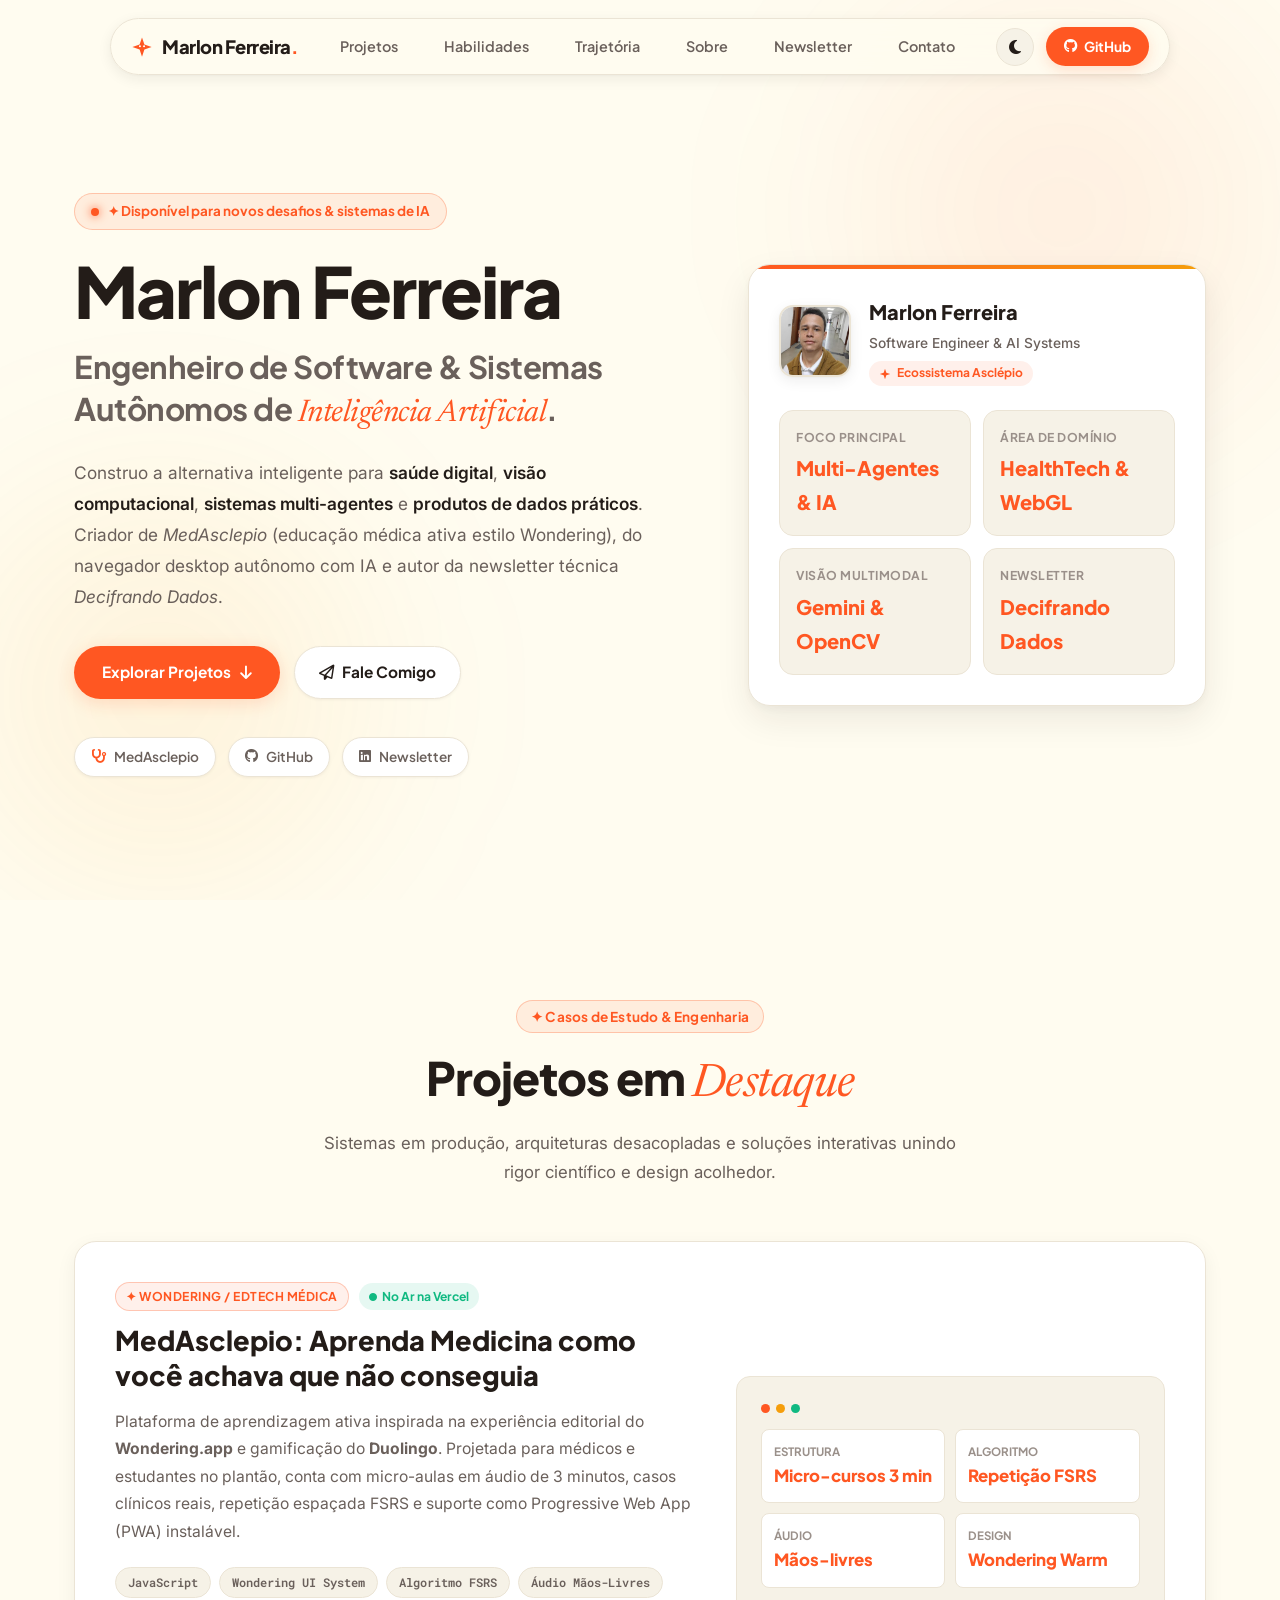
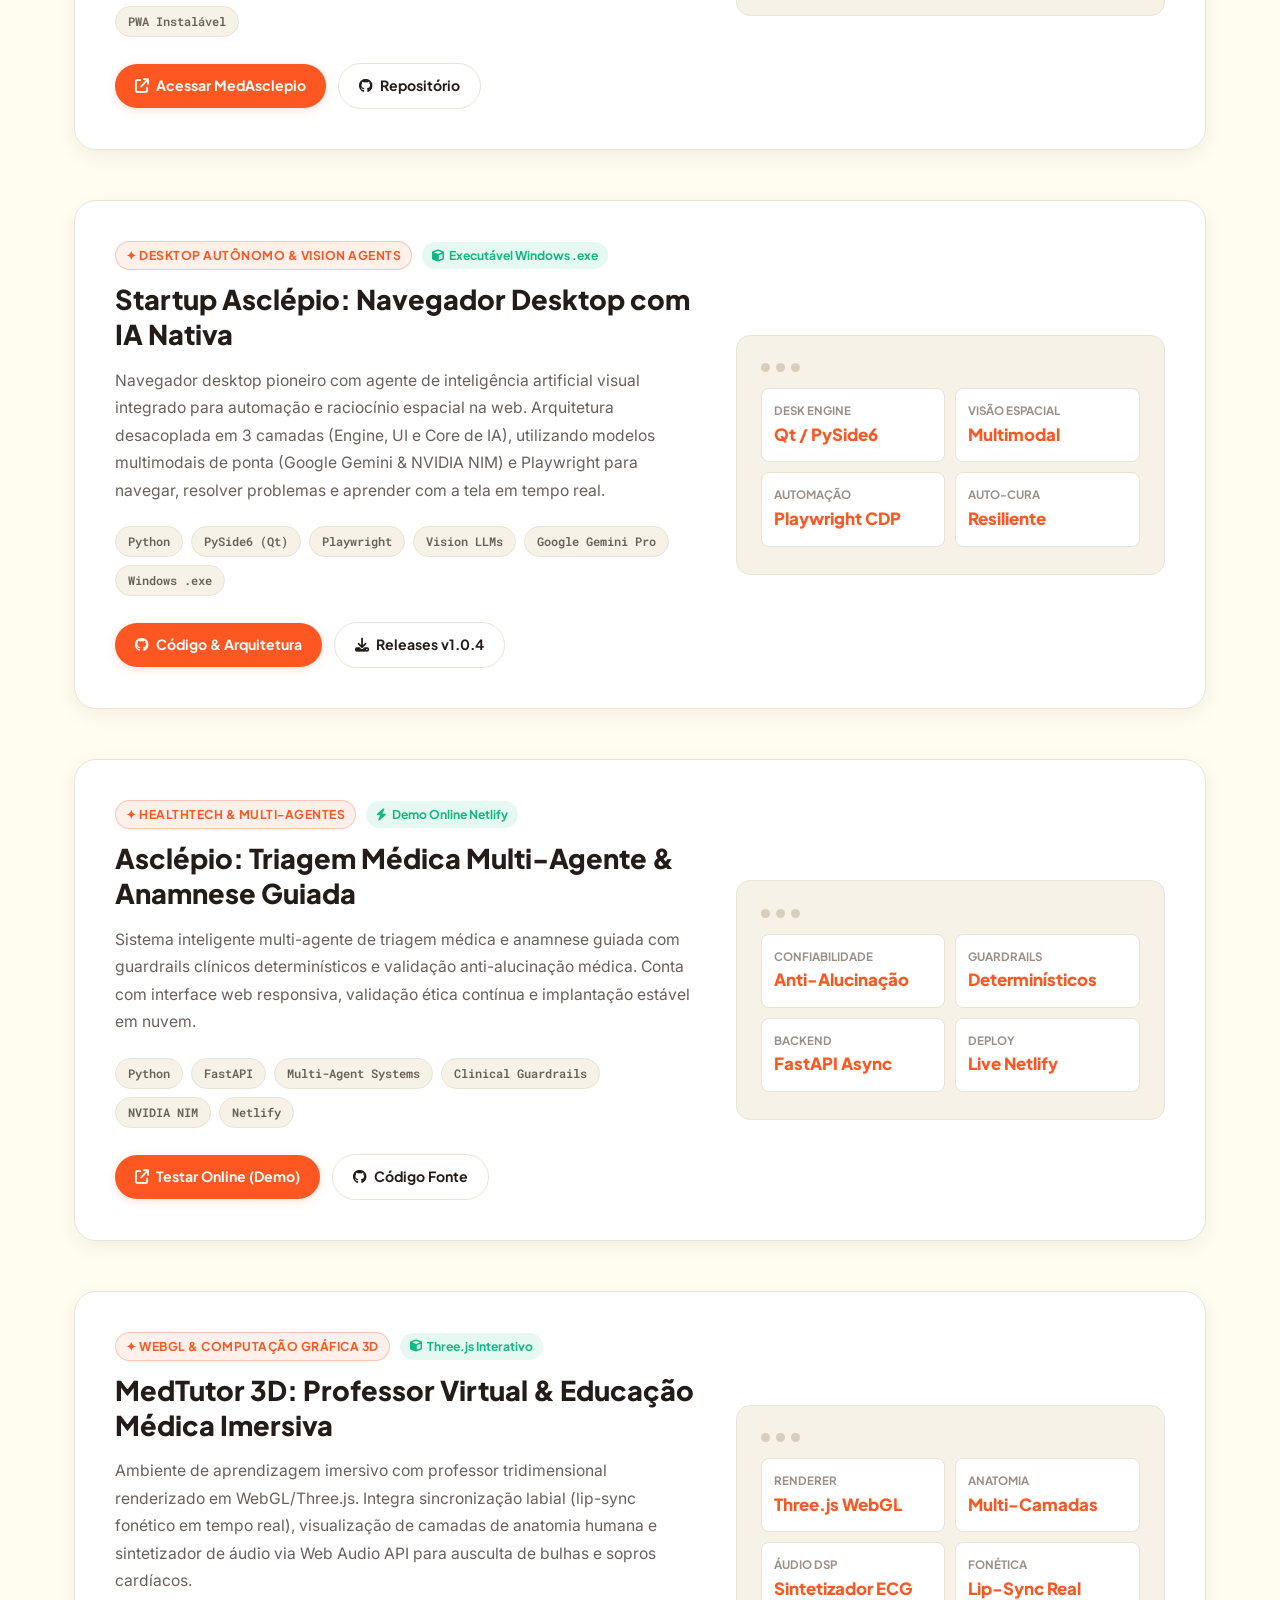
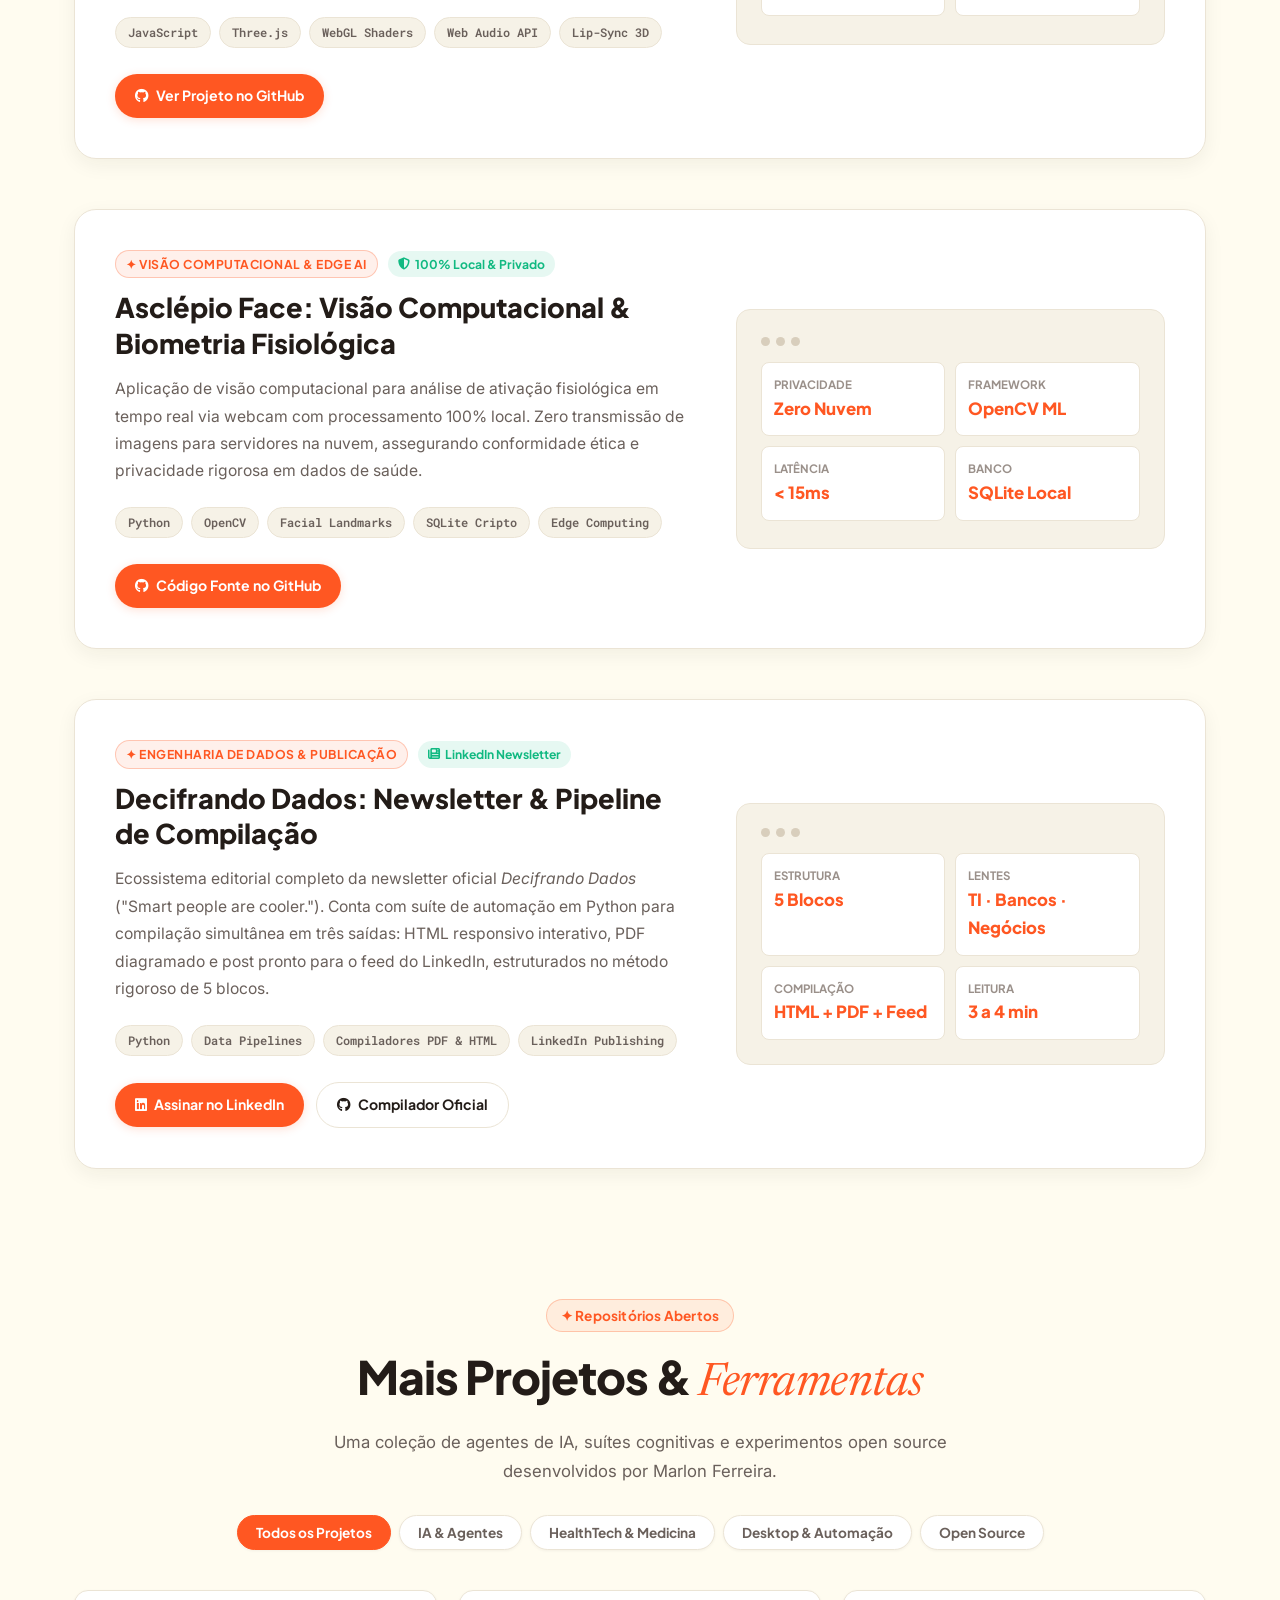
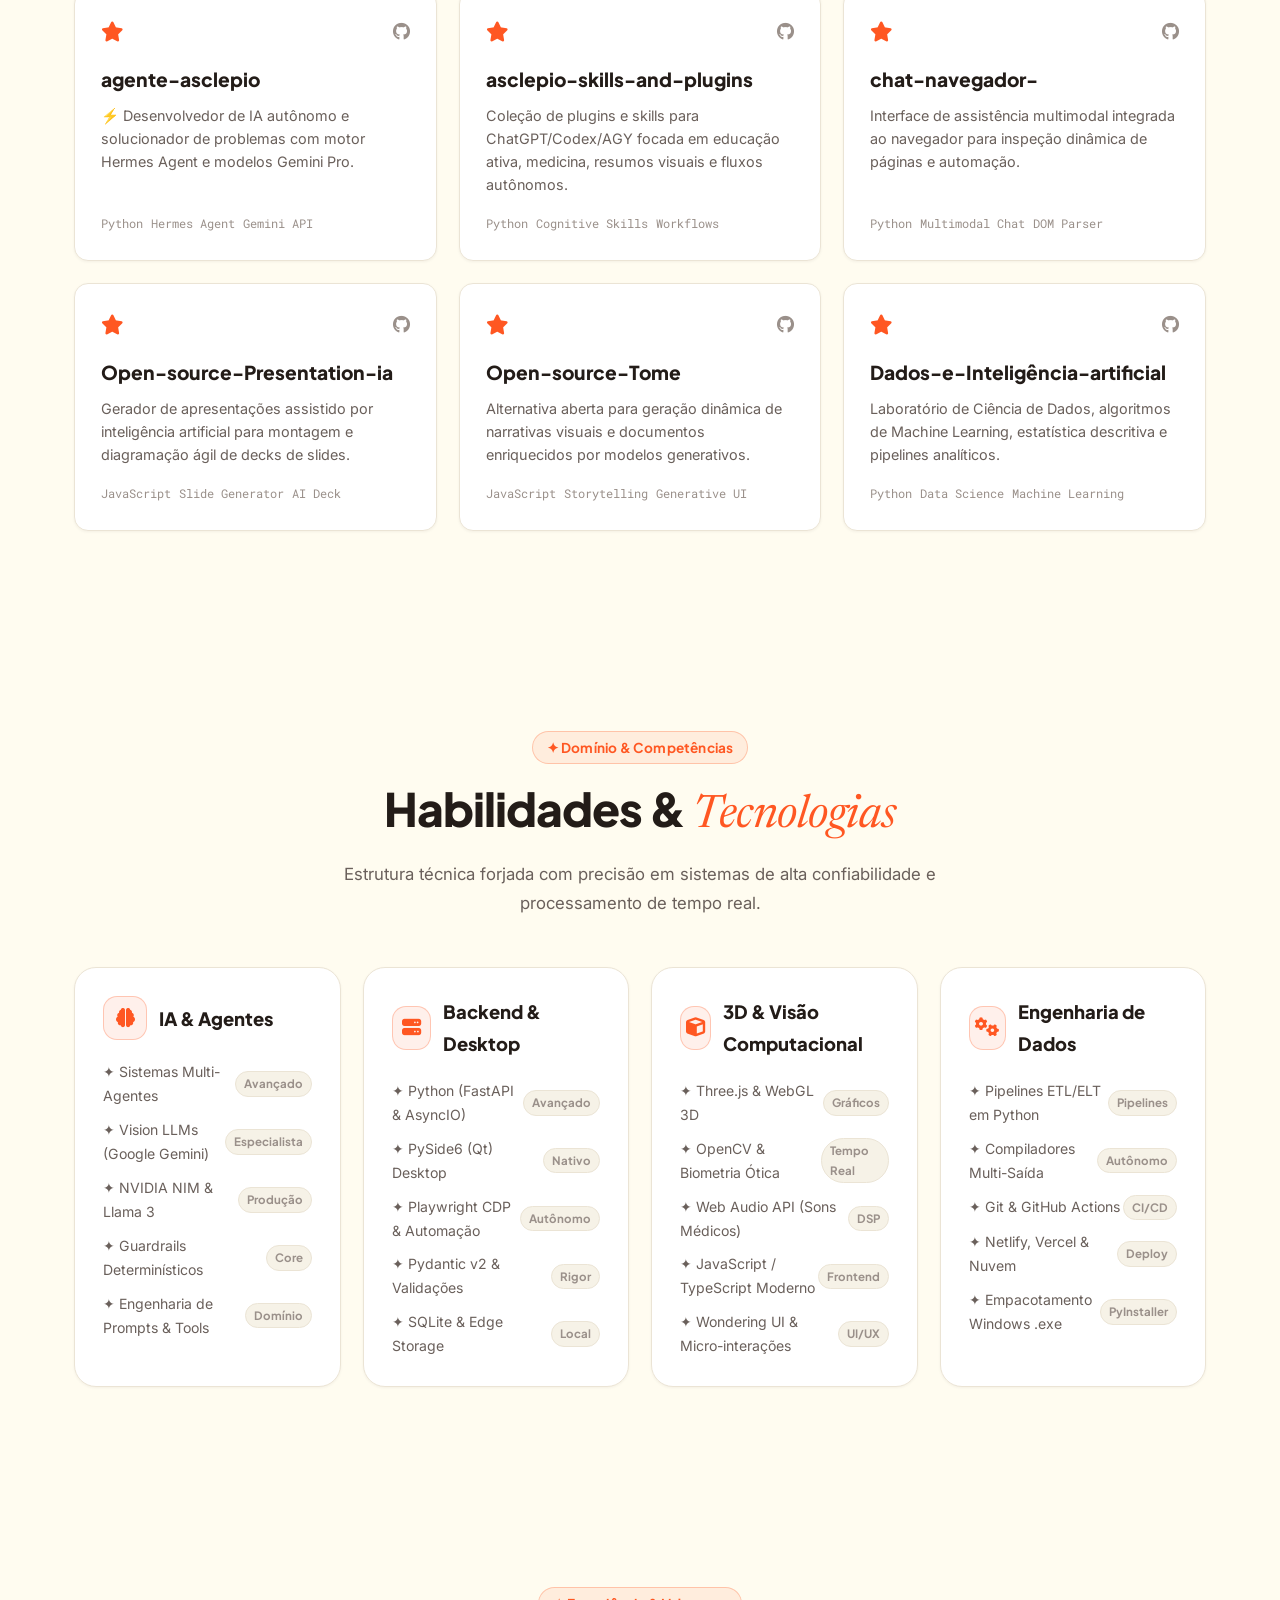
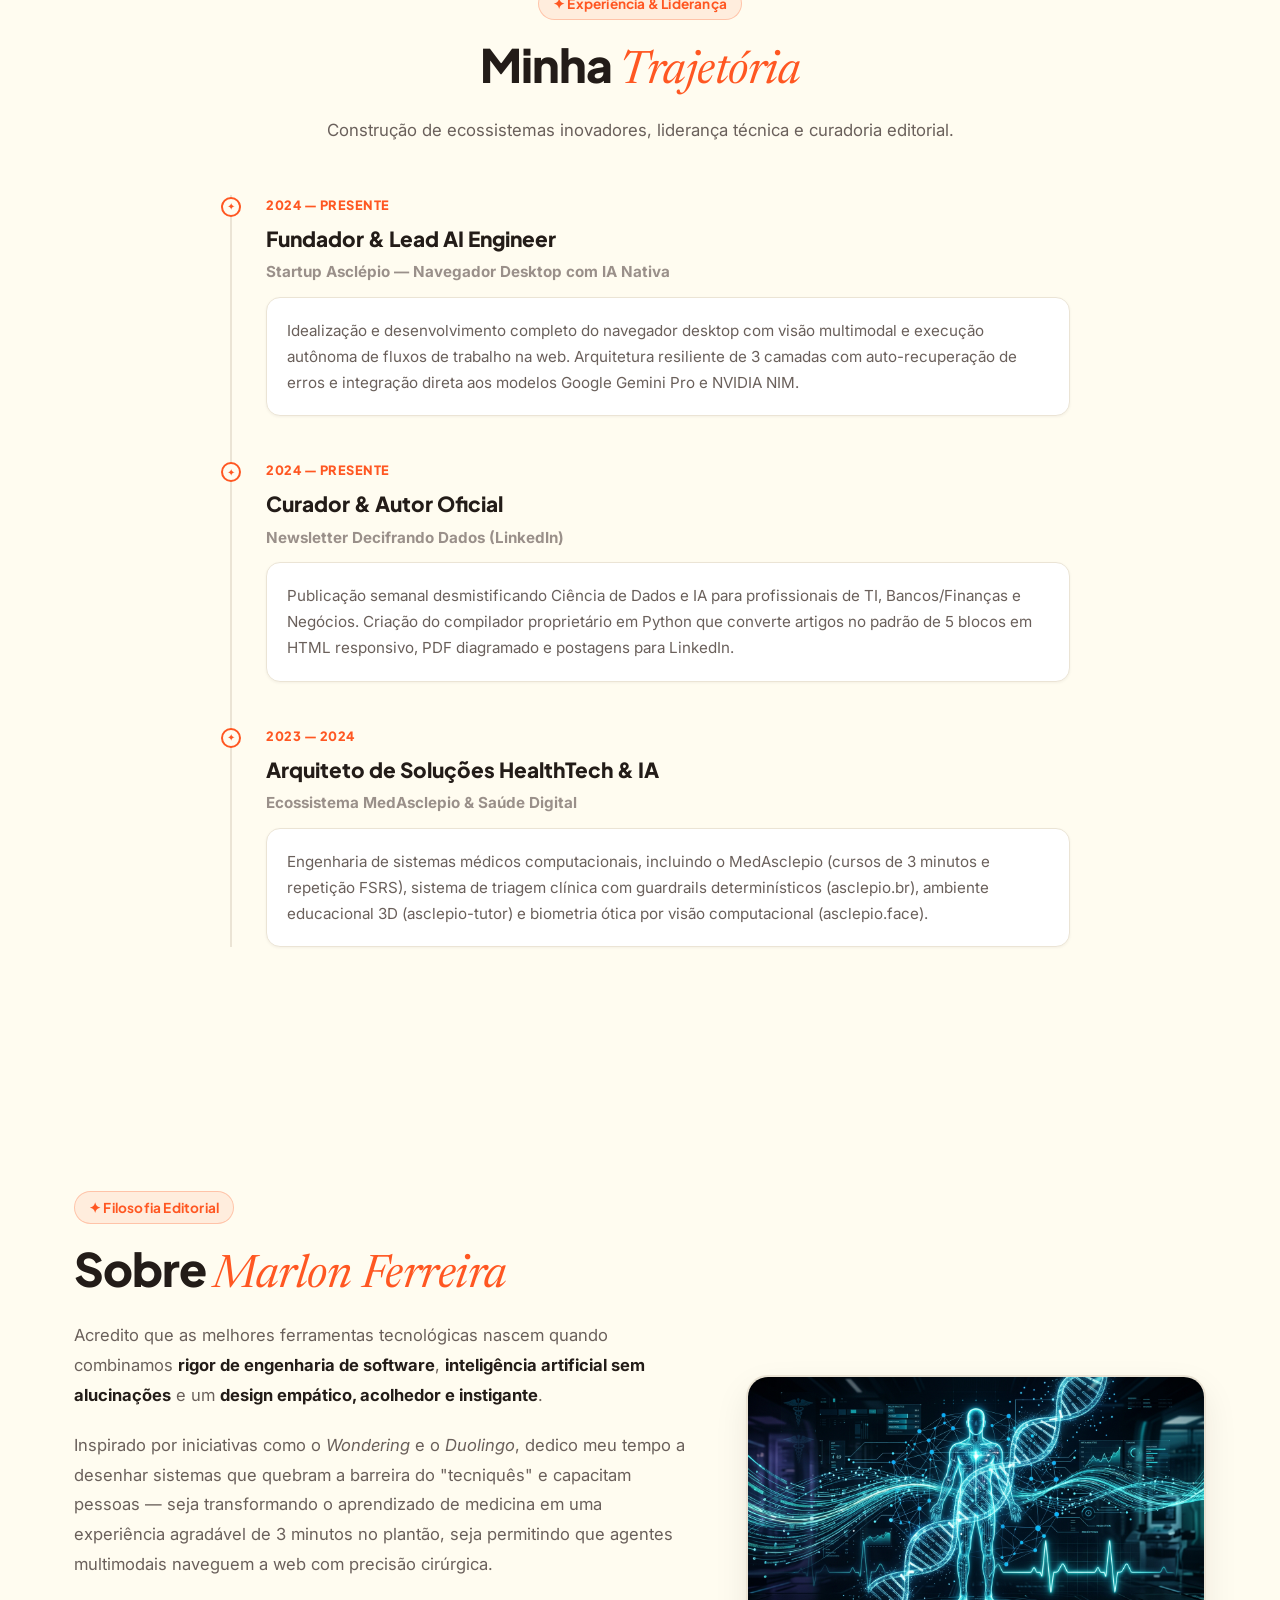
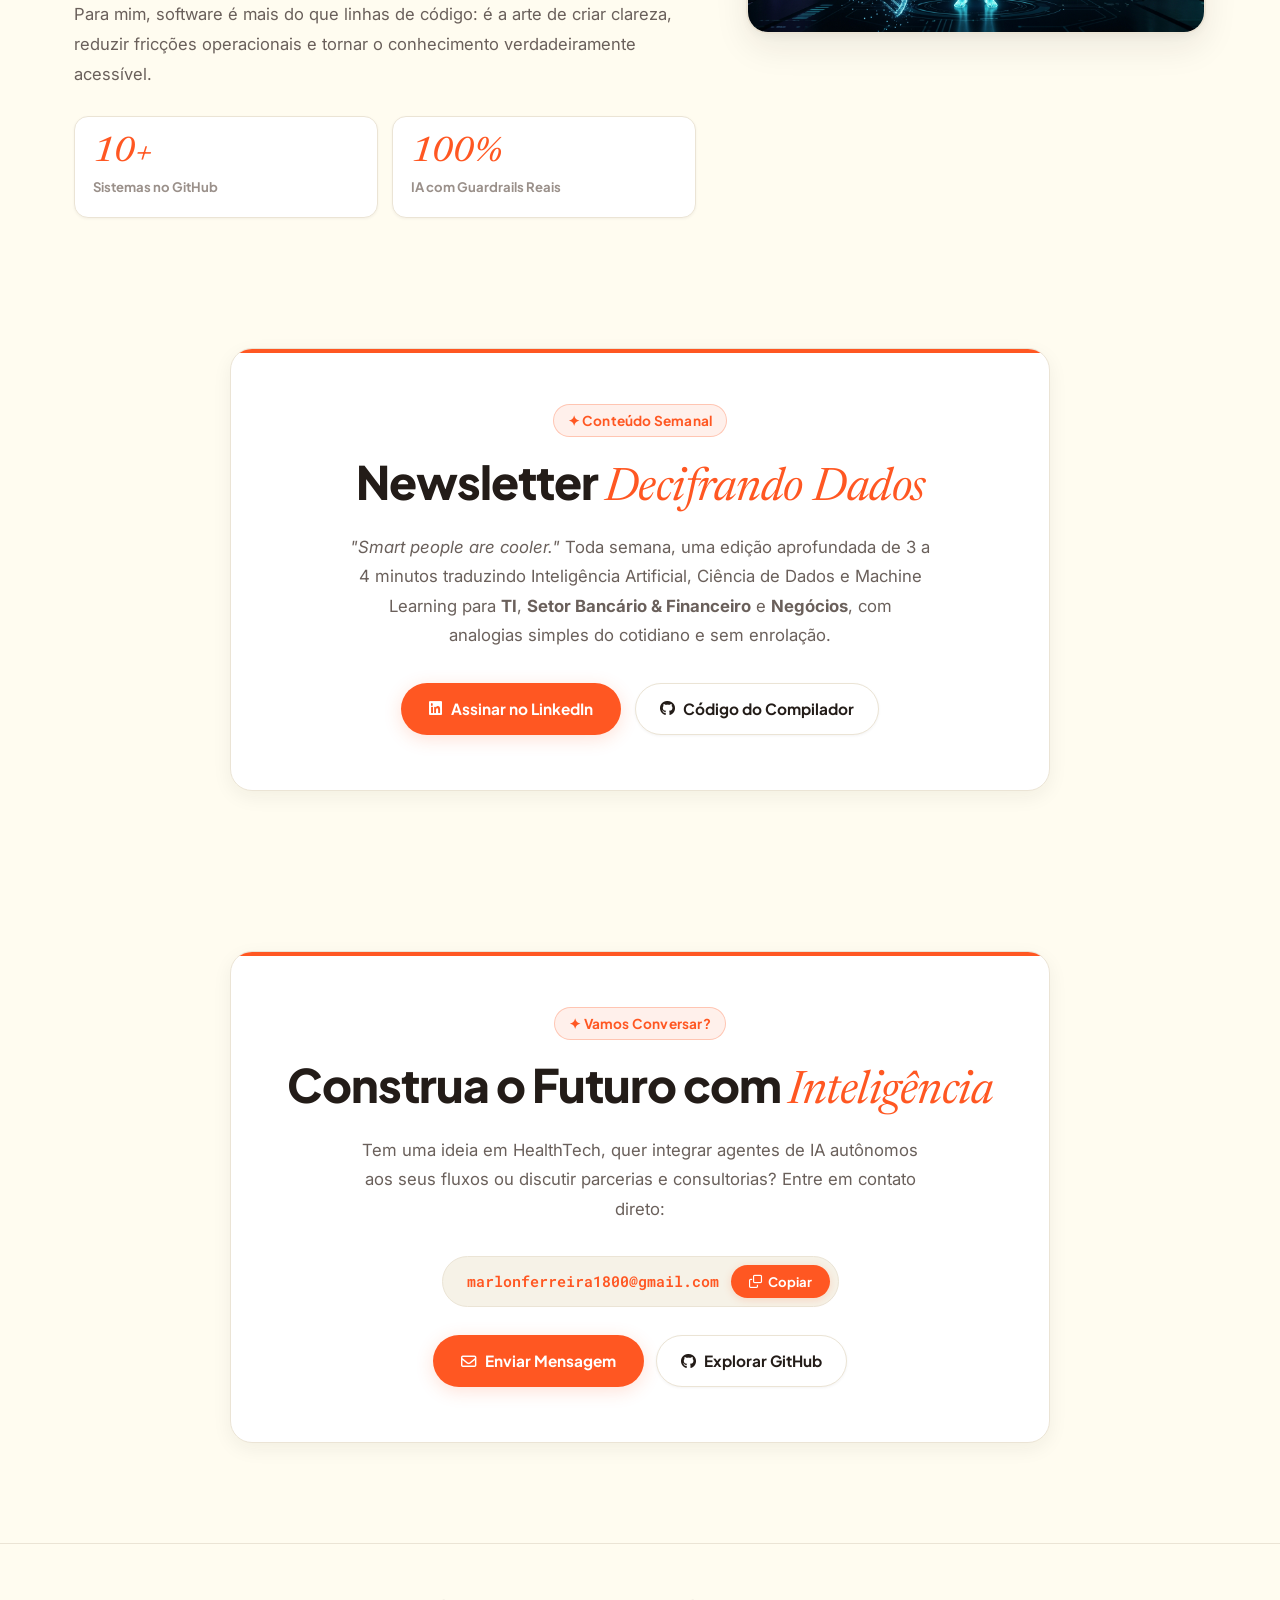
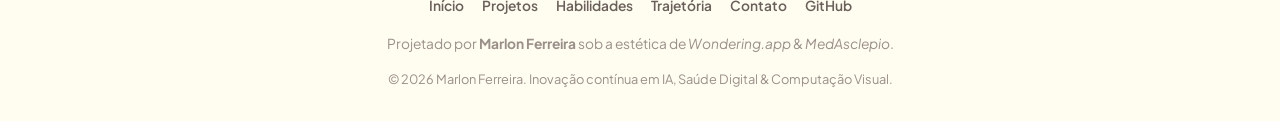
==== commit 29f761c9: "feat: aplicar identidade visual e design editorial de Wondering.app e MedAsclepio ao portfolio" ====
--- a/index.html
+++ b/index.html
@@ -1,82 +1,87 @@
 <!DOCTYPE html>
-<html lang="pt-BR">
+<html lang="pt-BR" data-theme="light">
 <head>
   <meta charset="UTF-8">
   <meta name="viewport" content="width=device-width, initial-scale=1.0">
-  <title>Marlon Ferreira | Software Engineer, AI & Multi-Agent Systems</title>
+  <title>Marlon Ferreira ✦ Software Engineer, AI Systems &amp; HealthTech</title>
   
   <!-- SEO & Social Meta Tags -->
-  <meta name="description" content="Engenheiro de Software & Desenvolvedor de IA focado em Sistemas Multi-Agentes, Vision LLMs, HealthTech e Computação Gráfica 3D. Criador do ecossistema Asclépio e autor da newsletter Decifrando Dados.">
-  <meta name="keywords" content="Marlon Ferreira, Software Engineer, Inteligencia Artificial, Sistemas Multi-Agentes, HealthTech, Three.js, Python, FastAPI, Vision LLM, Decifrando Dados, Asclepio">
+  <meta name="description" content="Engenheiro de Software e Desenvolvedor de IA focado em Sistemas Multi-Agentes, Vision LLMs, HealthTech e Computação Gráfica 3D. Criador de MedAsclepio e da Startup Asclépio.">
+  <meta name="keywords" content="Marlon Ferreira, Wondering, MedAsclepio, Software Engineer, Inteligência Artificial, Sistemas Multi-Agentes, HealthTech, Three.js, Python, FastAPI, Vision LLM, Decifrando Dados">
   <meta name="author" content="Marlon Ferreira">
 
-  <!-- Open Graph / LinkedIn / Facebook -->
+  <!-- Open Graph / LinkedIn -->
   <meta property="og:type" content="website">
   <meta property="og:url" content="https://marlonferreira1800-hue.github.io/">
-  <meta property="og:title" content="Marlon Ferreira | Software Engineer, AI & Multi-Agent Systems">
-  <meta property="og:description" content="Engenheiro de Software & Desenvolvedor de IA focado em Sistemas Multi-Agentes, Vision LLMs, HealthTech e Computação Gráfica 3D.">
+  <meta property="og:title" content="Marlon Ferreira ✦ Software Engineer, AI Systems &amp; HealthTech">
+  <meta property="og:description" content="Desenvolvendo a alternativa curiosa e inteligente para saúde digital, visão computacional e sistemas multi-agentes.">
   <meta property="og:image" content="assets/banner.jpg">
 
-  <!-- Favicon -->
-  <link rel="icon" type="image/svg+xml" href="data:image/svg+xml,<svg xmlns='http://www.w3.org/2000/svg' viewBox='0 0 100 100'><text y='.9em' font-size='90' fill='%2300d2ff'>⚡</text></svg>">
-
-  <!-- Google Fonts: Poppins (Heading & UI) + Roboto Mono (Code & Accents) -->
+  <!-- Favicon SVG (Wondering Star) -->
+  <link rel="icon" type="image/svg+xml" href="data:image/svg+xml,<svg xmlns='http://www.w3.org/2000/svg' viewBox='0 0 32 32'><path fill='%23FF5722' d='M16 2 L19.5 12.5 L30 16 L19.5 19.5 L16 30 L12.5 19.5 L2 16 L12.5 12.5 Z'/><circle cx='13' cy='15' r='1.5' fill='%23FFFFFF'/><circle cx='19' cy='15' r='1.5' fill='%23FFFFFF'/></svg>">
+
+  <!-- Google Fonts: Plus Jakarta Sans + Newsreader + Inter + Roboto Mono -->
   <link rel="preconnect" href="https://fonts.googleapis.com">
   <link rel="preconnect" href="https://fonts.gstatic.com" crossorigin>
-  <link href="https://fonts.googleapis.com/css2?family=Poppins:ital,wght@0,300;0,400;0,500;0,600;0,700;0,800;1,400&family=Roboto+Mono:wght@300;400;500;600;700&display=swap" rel="stylesheet">
-
-  <!-- FontAwesome Icons -->
+  <link href="https://fonts.googleapis.com/css2?family=Inter:wght@400;500;600;700&family=Newsreader:ital,opsz,wght@0,6..72,400;0,6..72,500;1,6..72,400;1,6..72,500&family=Plus+Jakarta+Sans:wght@500;600;700;800&family=Roboto+Mono:wght@400;500;600&display=swap" rel="stylesheet">
+
+  <!-- FontAwesome 6 Icons -->
   <link rel="stylesheet" href="https://cdnjs.cloudflare.com/ajax/libs/font-awesome/6.5.1/css/all.min.css" crossorigin="anonymous" referrerpolicy="no-referrer" />
 
-  <!-- Custom Stylesheet -->
+  <!-- Wondering Design System Stylesheet -->
   <link rel="stylesheet" href="css/style.css">
 </head>
 <body>
 
-  <!-- Ambient Glowing Backgrounds -->
+  <!-- Ambient Glows -->
   <div class="ambient-glow">
     <div class="ambient-circle-1"></div>
     <div class="ambient-circle-2"></div>
-    <div class="ambient-grid"></div>
   </div>
 
-  <!-- Custom Cursor Follower (Estilo Tamal Sen) -->
-  <div class="circle-cursor circle-cursor--outer"></div>
-  <div class="circle-cursor circle-cursor--inner"></div>
-
-  <!-- Floating Glass Navbar -->
+  <!-- FLOATING WONDERING NAVBAR -->
   <header class="navbar">
     <nav class="nav-container">
       <a href="#home" class="nav-brand">
-        <span class="brand-bracket">&lt;</span>MF <span class="brand-bracket">/&gt;</span>
-        <span class="brand-blink">_</span>
+        <svg class="star-icon" viewBox="0 0 32 32">
+          <path fill="currentColor" d="M16 2 L19.5 12.5 L30 16 L19.5 19.5 L16 30 L12.5 19.5 L2 16 L12.5 12.5 Z"/>
+          <circle cx="13" cy="15" r="1.5" fill="#FFFFFF"/>
+          <circle cx="19" cy="15" r="1.5" fill="#FFFFFF"/>
+        </svg>
+        <span>Marlon Ferreira<span class="brand-dot">.</span></span>
       </a>
 
       <ul class="nav-menu">
-        <li><a href="#projects" class="nav-link"><span>01.</span> Projetos</a></li>
-        <li><a href="#skills" class="nav-link"><span>02.</span> Tecnologias</a></li>
-        <li><a href="#experience" class="nav-link"><span>03.</span> Trajetória</a></li>
-        <li><a href="#about" class="nav-link"><span>04.</span> Sobre</a></li>
-        <li><a href="#newsletter" class="nav-link"><span>05.</span> Newsletter</a></li>
-        <li><a href="#contact" class="nav-link"><span>06.</span> Contato</a></li>
+        <li><a href="#projects" class="nav-link">Projetos</a></li>
+        <li><a href="#skills" class="nav-link">Habilidades</a></li>
+        <li><a href="#experience" class="nav-link">Trajetória</a></li>
+        <li><a href="#about" class="nav-link">Sobre</a></li>
+        <li><a href="#newsletter" class="nav-link">Newsletter</a></li>
+        <li><a href="#contact" class="nav-link">Contato</a></li>
       </ul>
 
-      <div class="nav-cta">
-        <a href="https://github.com/marlonferreira1800-hue" target="_blank" rel="noopener noreferrer" class="btn-resume">
-          <i class="fab fa-github"></i> GitHub Profile
+      <div class="nav-actions">
+        <!-- Theme Toggle Button -->
+        <button class="btn-theme-toggle" id="themeToggleBtn" aria-label="Alternar tema de cores" title="Alternar tema">
+          <i class="fa-solid fa-moon"></i>
+        </button>
+
+        <a href="https://github.com/marlonferreira1800-hue" target="_blank" rel="noopener noreferrer" class="btn-cta-wondering">
+          <i class="fa-brands fa-github"></i>
+          <span>GitHub</span>
         </a>
+
+        <button class="mobile-toggle" aria-label="Menu móvel">
+          <i class="fa-solid fa-bars"></i>
+        </button>
       </div>
-
-      <button class="mobile-toggle" aria-label="Abrir menu de navegação">
-        <i class="fa fa-bars"></i>
-      </button>
     </nav>
   </header>
 
-  <!-- Main Content -->
+  <!-- MAIN CONTENT -->
   <main>
 
-    <!-- HERO SECTION -->
+    <!-- HERO SECTION (WONDERING & MEDASCLEPIO AESTHETIC) -->
     <section id="home" class="hero">
       <div class="container">
         <div class="hero-grid">
@@ -84,80 +89,78 @@
           <div class="hero-text-col">
             <div class="hero-status-pill">
               <span class="status-dot"></span>
-              <span>Disponível para novos desafios & projetos de IA</span>
-            </div>
-
-            <p class="hero-eyebrow">&gt; Olá, meu nome é</p>
-            <h1 class="hero-name">Marlon Ferreira.</h1>
-            <h2 class="hero-role">
-              Engenheiro de Software &amp; <span class="highlight">Sistemas Autônomos de IA</span>.
+              <span>✦ Disponível para novos desafios &amp; sistemas de IA</span>
+            </div>
+
+            <h1 class="hero-name">Marlon Ferreira</h1>
+            <h2 class="hero-headline">
+              Engenheiro de Software &amp; Sistemas Autônomos de <em>Inteligência Artificial</em>.
             </h2>
 
             <p class="hero-bio">
-              Desenvolvo a intersecção entre <strong>Inteligência Artificial Multimodal</strong>, <strong>Sistemas Multi-Agentes</strong>, <strong>Computação Gráfica 3D</strong> e <strong>HealthTech</strong>. Fundador da <em>Startup Asclépio</em> (Navegador Desktop Autônomo com IA) e autor da newsletter técnica semanal <em>Decifrando Dados</em>.
+              Construo a alternativa inteligente para <strong>saúde digital</strong>, <strong>visão computacional</strong>, <strong>sistemas multi-agentes</strong> e <strong>produtos de dados práticos</strong>. Criador de <em>MedAsclepio</em> (educação médica ativa estilo Wondering), do navegador desktop autônomo com IA e autor da newsletter técnica <em>Decifrando Dados</em>.
             </p>
 
             <div class="hero-actions">
-              <a href="#projects" class="btn-primary">
+              <a href="#projects" class="btn-primary-wondering">
                 <span>Explorar Projetos</span>
-                <i class="fa fa-arrow-down"></i>
+                <i class="fa-solid fa-arrow-down"></i>
               </a>
-              <a href="#contact" class="btn-secondary">
-                <i class="fa fa-paper-plane"></i>
+              <a href="#contact" class="btn-secondary-wondering">
+                <i class="fa-regular fa-paper-plane"></i>
                 <span>Fale Comigo</span>
               </a>
             </div>
 
             <div class="hero-socials">
-              <a href="https://github.com/marlonferreira1800-hue" target="_blank" rel="noopener noreferrer" class="social-link" title="GitHub">
-                <i class="fab fa-github"></i>
+              <a href="https://duolingo-medicina.vercel.app/#app" target="_blank" rel="noopener noreferrer" class="social-pill" title="MedAsclepio App">
+                <i class="fa-solid fa-stethoscope" style="color: var(--accent-primary);"></i>
+                <span>MedAsclepio</span>
               </a>
-              <a href="https://www.linkedin.com/newsletters/decifrando-dados-7513791689808064512/" target="_blank" rel="noopener noreferrer" class="social-link" title="LinkedIn Newsletter">
-                <i class="fab fa-linkedin-in"></i>
+              <a href="https://github.com/marlonferreira1800-hue" target="_blank" rel="noopener noreferrer" class="social-pill" title="GitHub">
+                <i class="fa-brands fa-github"></i>
+                <span>GitHub</span>
               </a>
-              <a href="mailto:marlonferreira1800@gmail.com" class="social-link" title="E-mail">
-                <i class="fa fa-envelope"></i>
+              <a href="https://www.linkedin.com/newsletters/decifrando-dados-7513791689808064512/" target="_blank" rel="noopener noreferrer" class="social-pill" title="LinkedIn">
+                <i class="fa-brands fa-linkedin"></i>
+                <span>Newsletter</span>
               </a>
-              <a href="https://asclepio-br.netlify.app/" target="_blank" rel="noopener noreferrer" class="social-link" title="Live Netlify App">
-                <i class="fa fa-bolt"></i>
-              </a>
-            </div>
-          </div>
-
-          <!-- Interactive Code / Terminal Card -->
+            </div>
+          </div>
+
+          <!-- Tactile Profile / Status Box -->
           <div class="hero-visual-col">
-            <div class="hero-code-card">
-              <div class="terminal-header">
-                <div class="terminal-dots">
-                  <span class="dot-red"></span>
-                  <span class="dot-yellow"></span>
-                  <span class="dot-green"></span>
-                </div>
-                <span class="terminal-title">asclepio_engineer_core.py</span>
-                <i class="fa fa-code" style="color: var(--text-muted); font-size: 0.8rem;"></i>
-              </div>
-
-              <div class="terminal-body">
-                <div><span class="code-keyword">from</span> dataclasses <span class="code-keyword">import</span> dataclass</div>
-                <div><span class="code-keyword">from</span> asclepio.agents <span class="code-keyword">import</span> MultiAgentOrchestrator</div>
-                <br>
-                <div><span class="code-comment"># Perfil de Engenharia de Sistemas de IA</span></div>
-                <div><span class="code-keyword">class</span> <span class="code-fn">MarlonFerreira</span>:</div>
-                <div style="padding-left: 20px;"><span class="code-prop">role</span>: <span class="code-str">"Software &amp; AI Systems Engineer"</span></div>
-                <div style="padding-left: 20px;"><span class="code-prop">focus</span>: [<span class="code-str">"Multi-Agent AI"</span>, <span class="code-str">"Vision LLMs"</span>, <span class="code-str">"HealthTech"</span>]</div>
-                <div style="padding-left: 20px;"><span class="code-prop">stack</span>: [<span class="code-str">"Python"</span>, <span class="code-str">"FastAPI"</span>, <span class="code-str">"PySide6"</span>, <span class="code-str">"Three.js"</span>]</div>
-                <div style="padding-left: 20px;"><span class="code-prop">models</span>: [<span class="code-str">"Gemini Pro"</span>, <span class="code-str">"NVIDIA NIM"</span>, <span class="code-str">"Llama 3"</span>]</div>
-                <br>
-                <div style="padding-left: 20px;"><span class="code-keyword">def</span> <span class="code-fn">build_future</span>(<span class="code-var">self</span>):</div>
-                <div style="padding-left: 40px;"><span class="code-keyword">return</span> <span class="code-fn">MultiAgentOrchestrator</span>(guardrails=<span class="code-var">True</span>).<span class="code-fn">run</span>()</div>
-
-                <!-- Profile avatar snippet -->
-                <div class="hero-avatar-box">
-                  <img src="assets/profile.jpg" alt="Marlon Ferreira" onerror="this.onerror=null; this.src='assets/profile.svg';">
-                  <div class="hero-avatar-info">
-                    <h4>Marlon Ferreira</h4>
-                    <p>● Criador do Ecossistema Asclépio</p>
-                  </div>
+            <div class="hero-tactile-card">
+              <div class="profile-header-row">
+                <img src="assets/profile.jpg" alt="Marlon Ferreira" class="profile-avatar-img" onerror="this.onerror=null; this.src='assets/profile.svg';">
+                <div class="profile-info">
+                  <h3>Marlon Ferreira</h3>
+                  <p>Software Engineer &amp; AI Systems</p>
+                  <span class="profile-badge-pill">
+                    <svg style="width: 12px; height: 12px;" viewBox="0 0 32 32">
+                      <path fill="currentColor" d="M16 2 L19.5 12.5 L30 16 L19.5 19.5 L16 30 L12.5 19.5 L2 16 L12.5 12.5 Z"/>
+                    </svg>
+                    Ecossistema Asclépio
+                  </span>
+                </div>
+              </div>
+
+              <div class="wondering-metrics-grid">
+                <div class="metric-card-wondering">
+                  <div class="label">FOCO PRINCIPAL</div>
+                  <div class="val">Multi-Agentes &amp; IA</div>
+                </div>
+                <div class="metric-card-wondering">
+                  <div class="label">ÁREA DE DOMÍNIO</div>
+                  <div class="val">HealthTech &amp; WebGL</div>
+                </div>
+                <div class="metric-card-wondering">
+                  <div class="label">VISÃO MULTIMODAL</div>
+                  <div class="val">Gemini &amp; OpenCV</div>
+                </div>
+                <div class="metric-card-wondering">
+                  <div class="label">NEWSLETTER</div>
+                  <div class="val">Decifrando Dados</div>
                 </div>
               </div>
             </div>
@@ -167,368 +170,398 @@
       </div>
     </section>
 
-    <!-- FEATURED PROJECTS SECTION (ASSINATURA TAMAL SEN - ALTERNATING MARQUEE) -->
+    <!-- FEATURED PROJECTS SHOWCASE (WONDERING & MEDASCLEPIO CARDS) -->
     <section id="projects">
       <div class="container">
         
-        <div style="text-align: center; margin-bottom: 60px;">
-          <span class="section-tag">01. Portfólio de Engenharia</span>
-          <h2 class="section-title">Projetos em <span class="gradient-text">Destaque</span></h2>
+        <div style="text-align: center; margin-bottom: 55px;">
+          <span class="section-tag">✦ Casos de Estudo &amp; Engenharia</span>
+          <h2 class="section-title">Projetos em <span class="editorial-italic">Destaque</span></h2>
           <p class="section-subtitle" style="margin: 0 auto;">
-            Sistemas em produção, arquiteturas desacopladas e soluções inovadoras em Inteligência Artificial, HealthTech e Computação Visual.
+            Sistemas em produção, arquiteturas desacopladas e soluções interativas unindo rigor científico e design acolhedor.
           </p>
         </div>
 
         <div class="featured-projects">
 
-          <!-- PROJETO 01: NAVEGADOR DESKTOP AUTÔNOMO COM IA NATIVA (STARTUP ASCLÉPIO) -->
-          <div class="project-item">
-            <div class="project-content">
-              <span class="project-eyebrow">Projeto em Destaque // 01</span>
-              <h3 class="project-title">
+          <!-- PROJETO 01: MEDASCLEPIO — APRENDA MEDICINA COMO VOCÊ ACHAVA QUE NÃO CONSEGUIA -->
+          <div class="wondering-project-card">
+            <div>
+              <div class="project-badge-row">
+                <span class="project-category-badge">✦ Wondering / EdTech Médica</span>
+                <span class="project-live-tag"><i class="fa-solid fa-circle" style="font-size: 0.5rem;"></i> No Ar na Vercel</span>
+              </div>
+
+              <h3 class="project-card-title">
+                <a href="https://duolingo-medicina.vercel.app/#app" target="_blank" rel="noopener noreferrer">
+                  MedAsclepio: Aprenda Medicina como você achava que não conseguia
+                </a>
+              </h3>
+
+              <p class="project-card-desc">
+                Plataforma de aprendizagem ativa inspirada na experiência editorial do <strong>Wondering.app</strong> e gamificação do <strong>Duolingo</strong>. Projetada para médicos e estudantes no plantão, conta com micro-aulas em áudio de 3 minutos, casos clínicos reais, repetição espaçada FSRS e suporte como Progressive Web App (PWA) instalável.
+              </p>
+
+              <ul class="project-pills-list">
+                <li class="project-pill-item">JavaScript</li>
+                <li class="project-pill-item">Wondering UI System</li>
+                <li class="project-pill-item">Algoritmo FSRS</li>
+                <li class="project-pill-item">Áudio Mãos-Livres</li>
+                <li class="project-pill-item">PWA Instalável</li>
+              </ul>
+
+              <div class="project-card-buttons">
+                <a href="https://duolingo-medicina.vercel.app/#app" target="_blank" rel="noopener noreferrer" class="btn-card-action btn-fill">
+                  <i class="fa-solid fa-arrow-up-right-from-square"></i>
+                  <span>Acessar MedAsclepio</span>
+                </a>
+                <a href="https://github.com/marlonferreira1800-hue/Duolingo-medicina-" target="_blank" rel="noopener noreferrer" class="btn-card-action btn-outline">
+                  <i class="fa-brands fa-github"></i>
+                  <span>Repositório</span>
+                </a>
+              </div>
+            </div>
+
+            <div class="project-visual-panel">
+              <div class="panel-header-dots">
+                <span class="panel-dot" style="background: #FF5722;"></span>
+                <span class="panel-dot" style="background: #F59E0B;"></span>
+                <span class="panel-dot" style="background: #10B981;"></span>
+              </div>
+              <div class="visual-stats-grid">
+                <div class="visual-stat-item">
+                  <div class="v-label">ESTRUTURA</div>
+                  <div class="v-value">Micro-cursos 3 min</div>
+                </div>
+                <div class="visual-stat-item">
+                  <div class="v-label">ALGORITMO</div>
+                  <div class="v-value">Repetição FSRS</div>
+                </div>
+                <div class="visual-stat-item">
+                  <div class="v-label">ÁUDIO</div>
+                  <div class="v-value">Mãos-livres</div>
+                </div>
+                <div class="visual-stat-item">
+                  <div class="v-label">DESIGN</div>
+                  <div class="v-value">Wondering Warm</div>
+                </div>
+              </div>
+            </div>
+          </div>
+
+          <!-- PROJETO 02: STARTUP ASCLÉPIO — NAVEGADOR DESKTOP COM IA NATIVA -->
+          <div class="wondering-project-card">
+            <div>
+              <div class="project-badge-row">
+                <span class="project-category-badge">✦ Desktop Autônomo &amp; Vision Agents</span>
+                <span class="project-live-tag"><i class="fa-solid fa-cube"></i> Executável Windows .exe</span>
+              </div>
+
+              <h3 class="project-card-title">
                 <a href="https://github.com/marlonferreira1800-hue/Startup-Asclepio-navegador-nativo-ia-" target="_blank" rel="noopener noreferrer">
-                  Startup Asclépio: Navegador Desktop Autônomo com IA
+                  Startup Asclépio: Navegador Desktop com IA Nativa
                 </a>
               </h3>
-              
-              <div class="project-description-box">
-                Navegador desktop pioneiro com agente de IA visual nativo para automação inteligente da web. Arquitetura resiliente desacoplada em 3 camadas, orquestrando modelos multimodais de ponta (Google Gemini &amp; NVIDIA NIM) com visão espacial e auto-recuperação de erros para navegar, preencher fluxos e raciocinar sobre páginas em tempo real.
-              </div>
-
-              <ul class="project-tags">
-                <li class="project-tag">Python</li>
-                <li class="project-tag">PySide6 (Qt)</li>
-                <li class="project-tag">Playwright</li>
-                <li class="project-tag">Vision LLMs</li>
-                <li class="project-tag">Gemini Pro</li>
-                <li class="project-tag">Windows .exe</li>
+
+              <p class="project-card-desc">
+                Navegador desktop pioneiro com agente de inteligência artificial visual integrado para automação e raciocínio espacial na web. Arquitetura desacoplada em 3 camadas (Engine, UI e Core de IA), utilizando modelos multimodais de ponta (Google Gemini &amp; NVIDIA NIM) e Playwright para navegar, resolver problemas e aprender com a tela em tempo real.
+              </p>
+
+              <ul class="project-pills-list">
+                <li class="project-pill-item">Python</li>
+                <li class="project-pill-item">PySide6 (Qt)</li>
+                <li class="project-pill-item">Playwright</li>
+                <li class="project-pill-item">Vision LLMs</li>
+                <li class="project-pill-item">Google Gemini Pro</li>
+                <li class="project-pill-item">Windows .exe</li>
               </ul>
 
-              <div class="project-links">
-                <a href="https://github.com/marlonferreira1800-hue/Startup-Asclepio-navegador-nativo-ia-" target="_blank" rel="noopener noreferrer" class="project-link-btn btn-accent">
-                  <i class="fab fa-github"></i> Ver no GitHub
-                </a>
-                <a href="https://github.com/marlonferreira1800-hue/Navegador-asclepio-ia" target="_blank" rel="noopener noreferrer" class="project-link-btn">
-                  <i class="fa fa-download"></i> Releases &amp; Executável
-                </a>
-              </div>
-            </div>
-
-            <div class="project-preview">
-              <div class="preview-window">
-                <div class="terminal-dots">
-                  <span class="dot-red"></span>
-                  <span class="dot-yellow"></span>
-                  <span class="dot-green"></span>
-                </div>
-                <div class="preview-address-bar">
-                  <i class="fa fa-lock" style="color: var(--accent-emerald);"></i>
-                  <span>asclepio://browser-engine/v1.0.4/autonomous-agent</span>
-                </div>
-              </div>
-              <div class="preview-content">
-                <div class="mockup-stat-grid">
-                  <div class="mockup-stat-card">
-                    <span class="label">ARQUITETURA</span>
-                    <span class="val">3 Camadas</span>
-                  </div>
-                  <div class="mockup-stat-card">
-                    <span class="label">ENGINE MULTIMODAL</span>
-                    <span class="val">Vision Agent</span>
-                  </div>
-                  <div class="mockup-stat-card">
-                    <span class="label">FRAMEWORK UI</span>
-                    <span class="val">PySide6 (Qt)</span>
-                  </div>
-                  <div class="mockup-stat-card">
-                    <span class="label">DISTRIBUIÇÃO</span>
-                    <span class="val">Executável .exe</span>
-                  </div>
-                </div>
-                <div class="mockup-live-indicator">
-                  <span class="status-dot"></span>
-                  <span>Agente Visual Ativo — Reconhecimento Semântico de Elementos Web</span>
-                </div>
-              </div>
-            </div>
-          </div>
-
-          <!-- PROJETO 02: ASCLÉPIO — TRIAGEM MÉDICA MULTI-AGENTE -->
-          <div class="project-item reverse">
-            <div class="project-content">
-              <span class="project-eyebrow">Projeto em Destaque // 02</span>
-              <h3 class="project-title">
+              <div class="project-card-buttons">
+                <a href="https://github.com/marlonferreira1800-hue/Startup-Asclepio-navegador-nativo-ia-" target="_blank" rel="noopener noreferrer" class="btn-card-action btn-fill">
+                  <i class="fa-brands fa-github"></i>
+                  <span>Código &amp; Arquitetura</span>
+                </a>
+                <a href="https://github.com/marlonferreira1800-hue/Navegador-asclepio-ia" target="_blank" rel="noopener noreferrer" class="btn-card-action btn-outline">
+                  <i class="fa-solid fa-download"></i>
+                  <span>Releases v1.0.4</span>
+                </a>
+              </div>
+            </div>
+
+            <div class="project-visual-panel">
+              <div class="panel-header-dots">
+                <span class="panel-dot"></span>
+                <span class="panel-dot"></span>
+                <span class="panel-dot"></span>
+              </div>
+              <div class="visual-stats-grid">
+                <div class="visual-stat-item">
+                  <div class="v-label">DESK ENGINE</div>
+                  <div class="v-value">Qt / PySide6</div>
+                </div>
+                <div class="visual-stat-item">
+                  <div class="v-label">VISÃO ESPACIAL</div>
+                  <div class="v-value">Multimodal</div>
+                </div>
+                <div class="visual-stat-item">
+                  <div class="v-label">AUTOMAÇÃO</div>
+                  <div class="v-value">Playwright CDP</div>
+                </div>
+                <div class="visual-stat-item">
+                  <div class="v-label">AUTO-CURA</div>
+                  <div class="v-value">Resiliente</div>
+                </div>
+              </div>
+            </div>
+          </div>
+
+          <!-- PROJETO 03: ASCLÉPIO — TRIAGEM MÉDICA MULTI-AGENTE -->
+          <div class="wondering-project-card">
+            <div>
+              <div class="project-badge-row">
+                <span class="project-category-badge">✦ HealthTech &amp; Multi-Agentes</span>
+                <span class="project-live-tag"><i class="fa-solid fa-bolt"></i> Demo Online Netlify</span>
+              </div>
+
+              <h3 class="project-card-title">
                 <a href="https://asclepio-br.netlify.app/" target="_blank" rel="noopener noreferrer">
                   Asclépio: Triagem Médica Multi-Agente &amp; Anamnese Guiada
                 </a>
               </h3>
-              
-              <div class="project-description-box">
-                Sistema inteligente multi-agente de triagem médica e anamnese guiada com guardrails clínicos determinísticos e validação anti-alucinação médica. Conta com interface web responsiva, validação ética contínua e implantação em produção na nuvem.
-              </div>
-
-              <ul class="project-tags">
-                <li class="project-tag">Python</li>
-                <li class="project-tag">FastAPI</li>
-                <li class="project-tag">Multi-Agent Systems</li>
-                <li class="project-tag">Clinical Guardrails</li>
-                <li class="project-tag">NVIDIA NIM</li>
-                <li class="project-tag">Netlify</li>
+
+              <p class="project-card-desc">
+                Sistema inteligente multi-agente de triagem médica e anamnese guiada com guardrails clínicos determinísticos e validação anti-alucinação médica. Conta com interface web responsiva, validação ética contínua e implantação estável em nuvem.
+              </p>
+
+              <ul class="project-pills-list">
+                <li class="project-pill-item">Python</li>
+                <li class="project-pill-item">FastAPI</li>
+                <li class="project-pill-item">Multi-Agent Systems</li>
+                <li class="project-pill-item">Clinical Guardrails</li>
+                <li class="project-pill-item">NVIDIA NIM</li>
+                <li class="project-pill-item">Netlify</li>
               </ul>
 
-              <div class="project-links">
-                <a href="https://asclepio-br.netlify.app/" target="_blank" rel="noopener noreferrer" class="project-link-btn btn-accent">
-                  <i class="fa fa-external-link-alt"></i> Testar Online (Demo)
-                </a>
-                <a href="https://github.com/marlonferreira1800-hue/asclepio.br" target="_blank" rel="noopener noreferrer" class="project-link-btn">
-                  <i class="fab fa-github"></i> Código Fonte
-                </a>
-              </div>
-            </div>
-
-            <div class="project-preview">
-              <div class="preview-window">
-                <div class="terminal-dots">
-                  <span class="dot-red"></span>
-                  <span class="dot-yellow"></span>
-                  <span class="dot-green"></span>
-                </div>
-                <div class="preview-address-bar">
-                  <i class="fa fa-heartbeat" style="color: #f43f5e;"></i>
-                  <span>https://asclepio-br.netlify.app/clinical-triage</span>
-                </div>
-              </div>
-              <div class="preview-content">
-                <div class="mockup-stat-grid">
-                  <div class="mockup-stat-card">
-                    <span class="label">CONFIABILIDADE</span>
-                    <span class="val">Anti-Alucinação</span>
-                  </div>
-                  <div class="mockup-stat-card">
-                    <span class="label">GUARDRAILS</span>
-                    <span class="val">Determinísticos</span>
-                  </div>
-                  <div class="mockup-stat-card">
-                    <span class="label">API BACKEND</span>
-                    <span class="val">FastAPI + Async</span>
-                  </div>
-                  <div class="mockup-stat-card">
-                    <span class="label">HEALTH STATUS</span>
-                    <span class="val" style="color: var(--accent-emerald);">Live Netlify</span>
-                  </div>
-                </div>
-                <div class="mockup-live-indicator">
-                  <span class="status-dot"></span>
-                  <span>Validação Clínica em Tempo Real &amp; Triagem Sintomática</span>
-                </div>
-              </div>
-            </div>
-          </div>
-
-          <!-- PROJETO 03: MEDTUTOR 3D — PROFESSOR VIRTUAL & EDUCAÇÃO MÉDICA -->
-          <div class="project-item">
-            <div class="project-content">
-              <span class="project-eyebrow">Projeto em Destaque // 03</span>
-              <h3 class="project-title">
+              <div class="project-card-buttons">
+                <a href="https://asclepio-br.netlify.app/" target="_blank" rel="noopener noreferrer" class="btn-card-action btn-fill">
+                  <i class="fa-solid fa-arrow-up-right-from-square"></i>
+                  <span>Testar Online (Demo)</span>
+                </a>
+                <a href="https://github.com/marlonferreira1800-hue/asclepio.br" target="_blank" rel="noopener noreferrer" class="btn-card-action btn-outline">
+                  <i class="fa-brands fa-github"></i>
+                  <span>Código Fonte</span>
+                </a>
+              </div>
+            </div>
+
+            <div class="project-visual-panel">
+              <div class="panel-header-dots">
+                <span class="panel-dot"></span>
+                <span class="panel-dot"></span>
+                <span class="panel-dot"></span>
+              </div>
+              <div class="visual-stats-grid">
+                <div class="visual-stat-item">
+                  <div class="v-label">CONFIABILIDADE</div>
+                  <div class="v-value">Anti-Alucinação</div>
+                </div>
+                <div class="visual-stat-item">
+                  <div class="v-label">GUARDRAILS</div>
+                  <div class="v-value">Determinísticos</div>
+                </div>
+                <div class="visual-stat-item">
+                  <div class="v-label">BACKEND</div>
+                  <div class="v-value">FastAPI Async</div>
+                </div>
+                <div class="visual-stat-item">
+                  <div class="v-label">DEPLOY</div>
+                  <div class="v-value">Live Netlify</div>
+                </div>
+              </div>
+            </div>
+          </div>
+
+          <!-- PROJETO 04: MEDTUTOR 3D — PROFESSOR VIRTUAL & EDUCAÇÃO MÉDICA -->
+          <div class="wondering-project-card">
+            <div>
+              <div class="project-badge-row">
+                <span class="project-category-badge">✦ WebGL &amp; Computação Gráfica 3D</span>
+                <span class="project-live-tag"><i class="fa-solid fa-cube"></i> Three.js Interativo</span>
+              </div>
+
+              <h3 class="project-card-title">
                 <a href="https://github.com/marlonferreira1800-hue/asclepio-tutor" target="_blank" rel="noopener noreferrer">
                   MedTutor 3D: Professor Virtual &amp; Educação Médica Imersiva
                 </a>
               </h3>
-              
-              <div class="project-description-box">
-                Plataforma educacional imersiva com Professor Virtual 3D em tempo real construído em WebGL/Three.js. Integra sincronização labial (lip-sync fonético), visualização interativa de camadas de anatomia humana e sintetizador de áudio para ausculta cardíaca e sopros patológicos.
-              </div>
-
-              <ul class="project-tags">
-                <li class="project-tag">JavaScript</li>
-                <li class="project-tag">Three.js</li>
-                <li class="project-tag">WebGL</li>
-                <li class="project-tag">Web Audio API</li>
-                <li class="project-tag">3D Lip-Sync</li>
-                <li class="project-tag">Medical EdTech</li>
+
+              <p class="project-card-desc">
+                Ambiente de aprendizagem imersivo com professor tridimensional renderizado em WebGL/Three.js. Integra sincronização labial (lip-sync fonético em tempo real), visualização de camadas de anatomia humana e sintetizador de áudio via Web Audio API para ausculta de bulhas e sopros cardíacos.
+              </p>
+
+              <ul class="project-pills-list">
+                <li class="project-pill-item">JavaScript</li>
+                <li class="project-pill-item">Three.js</li>
+                <li class="project-pill-item">WebGL Shaders</li>
+                <li class="project-pill-item">Web Audio API</li>
+                <li class="project-pill-item">Lip-Sync 3D</li>
               </ul>
 
-              <div class="project-links">
-                <a href="https://github.com/marlonferreira1800-hue/asclepio-tutor" target="_blank" rel="noopener noreferrer" class="project-link-btn btn-accent">
-                  <i class="fab fa-github"></i> Explorar no GitHub
-                </a>
-              </div>
-            </div>
-
-            <div class="project-preview">
-              <div class="preview-window">
-                <div class="terminal-dots">
-                  <span class="dot-red"></span>
-                  <span class="dot-yellow"></span>
-                  <span class="dot-green"></span>
-                </div>
-                <div class="preview-address-bar">
-                  <i class="fa fa-cube" style="color: var(--accent-purple);"></i>
-                  <span>webgl://threejs/asclepio-tutor/3d-canvas</span>
-                </div>
-              </div>
-              <div class="preview-content">
-                <div class="mockup-stat-grid">
-                  <div class="mockup-stat-card">
-                    <span class="label">RENDER ENGINE</span>
-                    <span class="val">Three.js (WebGL)</span>
-                  </div>
-                  <div class="mockup-stat-card">
-                    <span class="label">ANATOMIA 3D</span>
-                    <span class="val">Multi-Layer</span>
-                  </div>
-                  <div class="mockup-stat-card">
-                    <span class="label">SÍNTESE SONORA</span>
-                    <span class="val">Web Audio API</span>
-                  </div>
-                  <div class="mockup-stat-card">
-                    <span class="label">SINCRONIA</span>
-                    <span class="val">Lip-Sync 3D</span>
-                  </div>
-                </div>
-                <div class="mockup-live-indicator">
-                  <span class="status-dot"></span>
-                  <span>Ausculta Cardíaca Interativa &amp; Modelo Anatômico Tridimensional</span>
-                </div>
-              </div>
-            </div>
-          </div>
-
-          <!-- PROJETO 04: ASCLÉPIO FACE — VISÃO COMPUTACIONAL & BIOMETRIA ÓTICA -->
-          <div class="project-item reverse">
-            <div class="project-content">
-              <span class="project-eyebrow">Projeto em Destaque // 04</span>
-              <h3 class="project-title">
+              <div class="project-card-buttons">
+                <a href="https://github.com/marlonferreira1800-hue/asclepio-tutor" target="_blank" rel="noopener noreferrer" class="btn-card-action btn-fill">
+                  <i class="fa-brands fa-github"></i>
+                  <span>Ver Projeto no GitHub</span>
+                </a>
+              </div>
+            </div>
+
+            <div class="project-visual-panel">
+              <div class="panel-header-dots">
+                <span class="panel-dot"></span>
+                <span class="panel-dot"></span>
+                <span class="panel-dot"></span>
+              </div>
+              <div class="visual-stats-grid">
+                <div class="visual-stat-item">
+                  <div class="v-label">RENDERER</div>
+                  <div class="v-value">Three.js WebGL</div>
+                </div>
+                <div class="visual-stat-item">
+                  <div class="v-label">ANATOMIA</div>
+                  <div class="v-value">Multi-Camadas</div>
+                </div>
+                <div class="visual-stat-item">
+                  <div class="v-label">ÁUDIO DSP</div>
+                  <div class="v-value">Sintetizador ECG</div>
+                </div>
+                <div class="visual-stat-item">
+                  <div class="v-label">FONÉTICA</div>
+                  <div class="v-value">Lip-Sync Real</div>
+                </div>
+              </div>
+            </div>
+          </div>
+
+          <!-- PROJETO 05: ASCLÉPIO FACE — VISÃO COMPUTACIONAL & BIOMETRIA -->
+          <div class="wondering-project-card">
+            <div>
+              <div class="project-badge-row">
+                <span class="project-category-badge">✦ Visão Computacional &amp; Edge AI</span>
+                <span class="project-live-tag"><i class="fa-solid fa-shield-halved"></i> 100% Local &amp; Privado</span>
+              </div>
+
+              <h3 class="project-card-title">
                 <a href="https://github.com/marlonferreira1800-hue/asclepio.face" target="_blank" rel="noopener noreferrer">
                   Asclépio Face: Visão Computacional &amp; Biometria Fisiológica
                 </a>
               </h3>
-              
-              <div class="project-description-box">
-                Aplicação de visão computacional para análise de ativação fisiológica e pontos biométricos em tempo real via webcam com processamento 100% local e privado. Zero envio de dados para nuvem, garantindo conformidade rigorosa com normas de privacidade em saúde digital.
-              </div>
-
-              <ul class="project-tags">
-                <li class="project-tag">Python</li>
-                <li class="project-tag">OpenCV</li>
-                <li class="project-tag">Facial Landmarks</li>
-                <li class="project-tag">Edge AI</li>
-                <li class="project-tag">SQLite</li>
-                <li class="project-tag">Zero-Cloud Privacy</li>
+
+              <p class="project-card-desc">
+                Aplicação de visão computacional para análise de ativação fisiológica em tempo real via webcam com processamento 100% local. Zero transmissão de imagens para servidores na nuvem, assegurando conformidade ética e privacidade rigorosa em dados de saúde.
+              </p>
+
+              <ul class="project-pills-list">
+                <li class="project-pill-item">Python</li>
+                <li class="project-pill-item">OpenCV</li>
+                <li class="project-pill-item">Facial Landmarks</li>
+                <li class="project-pill-item">SQLite Cripto</li>
+                <li class="project-pill-item">Edge Computing</li>
               </ul>
 
-              <div class="project-links">
-                <a href="https://github.com/marlonferreira1800-hue/asclepio.face" target="_blank" rel="noopener noreferrer" class="project-link-btn btn-accent">
-                  <i class="fab fa-github"></i> Ver Código no GitHub
-                </a>
-              </div>
-            </div>
-
-            <div class="project-preview">
-              <div class="preview-window">
-                <div class="terminal-dots">
-                  <span class="dot-red"></span>
-                  <span class="dot-yellow"></span>
-                  <span class="dot-green"></span>
-                </div>
-                <div class="preview-address-bar">
-                  <i class="fa fa-camera" style="color: var(--accent-emerald);"></i>
-                  <span>local://vision/face-biometrics-feed</span>
-                </div>
-              </div>
-              <div class="preview-content">
-                <div class="mockup-stat-grid">
-                  <div class="mockup-stat-card">
-                    <span class="label">PRIVACIDADE</span>
-                    <span class="val">100% Local</span>
-                  </div>
-                  <div class="mockup-stat-card">
-                    <span class="label">FRAMEWORK VISÃO</span>
-                    <span class="val">OpenCV + ML</span>
-                  </div>
-                  <div class="mockup-stat-card">
-                    <span class="label">LATÊNCIA</span>
-                    <span class="val">&lt; 15ms</span>
-                  </div>
-                  <div class="mockup-stat-card">
-                    <span class="label">ARMAZENAMENTO</span>
-                    <span class="val">SQLite Cripto</span>
-                  </div>
-                </div>
-                <div class="mockup-live-indicator">
-                  <span class="status-dot"></span>
-                  <span>Rastreamento Ótico de Marcadores Fisiológicos em Tempo Real</span>
-                </div>
-              </div>
-            </div>
-          </div>
-
-          <!-- PROJETO 05: DECIFRANDO DADOS — ECOSSISTEMA EDITORIAL & DATA ENGINEERING -->
-          <div class="project-item">
-            <div class="project-content">
-              <span class="project-eyebrow">Projeto em Destaque // 05</span>
-              <h3 class="project-title">
+              <div class="project-card-buttons">
+                <a href="https://github.com/marlonferreira1800-hue/asclepio.face" target="_blank" rel="noopener noreferrer" class="btn-card-action btn-fill">
+                  <i class="fa-brands fa-github"></i>
+                  <span>Código Fonte no GitHub</span>
+                </a>
+              </div>
+            </div>
+
+            <div class="project-visual-panel">
+              <div class="panel-header-dots">
+                <span class="panel-dot"></span>
+                <span class="panel-dot"></span>
+                <span class="panel-dot"></span>
+              </div>
+              <div class="visual-stats-grid">
+                <div class="visual-stat-item">
+                  <div class="v-label">PRIVACIDADE</div>
+                  <div class="v-value">Zero Nuvem</div>
+                </div>
+                <div class="visual-stat-item">
+                  <div class="v-label">FRAMEWORK</div>
+                  <div class="v-value">OpenCV ML</div>
+                </div>
+                <div class="visual-stat-item">
+                  <div class="v-label">LATÊNCIA</div>
+                  <div class="v-value">&lt; 15ms</div>
+                </div>
+                <div class="visual-stat-item">
+                  <div class="v-label">BANCO</div>
+                  <div class="v-value">SQLite Local</div>
+                </div>
+              </div>
+            </div>
+          </div>
+
+          <!-- PROJETO 06: DECIFRANDO DADOS — ECOSSISTEMA EDITORIAL -->
+          <div class="wondering-project-card">
+            <div>
+              <div class="project-badge-row">
+                <span class="project-category-badge">✦ Engenharia de Dados &amp; Publicação</span>
+                <span class="project-live-tag"><i class="fa-solid fa-newspaper"></i> LinkedIn Newsletter</span>
+              </div>
+
+              <h3 class="project-card-title">
                 <a href="https://www.linkedin.com/newsletters/decifrando-dados-7513791689808064512/" target="_blank" rel="noopener noreferrer">
                   Decifrando Dados: Newsletter &amp; Pipeline de Compilação
                 </a>
               </h3>
-              
-              <div class="project-description-box">
-                Ecossistema editorial completo da newsletter oficial <em>Decifrando Dados</em>. Inclui compiladores automatizados em Python para exportação em três canais (HTML responsivo moderno, PDF diagramado e artigos para LinkedIn), fundamentados na metodologia de 5 blocos com tradução clara de 'tecniquês' para TI, Bancos e Negócios.
-              </div>
-
-              <ul class="project-tags">
-                <li class="project-tag">Python</li>
-                <li class="project-tag">Data Pipelines</li>
-                <li class="project-tag">HTML5 / PDF Engines</li>
-                <li class="project-tag">LinkedIn Publishing</li>
-                <li class="project-tag">Technical Writing</li>
+
+              <p class="project-card-desc">
+                Ecossistema editorial completo da newsletter oficial <em>Decifrando Dados</em> ("Smart people are cooler."). Conta com suíte de automação em Python para compilação simultânea em três saídas: HTML responsivo interativo, PDF diagramado e post pronto para o feed do LinkedIn, estruturados no método rigoroso de 5 blocos.
+              </p>
+
+              <ul class="project-pills-list">
+                <li class="project-pill-item">Python</li>
+                <li class="project-pill-item">Data Pipelines</li>
+                <li class="project-pill-item">Compiladores PDF &amp; HTML</li>
+                <li class="project-pill-item">LinkedIn Publishing</li>
               </ul>
 
-              <div class="project-links">
-                <a href="https://www.linkedin.com/newsletters/decifrando-dados-7513791689808064512/" target="_blank" rel="noopener noreferrer" class="project-link-btn btn-accent">
-                  <i class="fab fa-linkedin"></i> Acessar Newsletter Oficial
-                </a>
-                <a href="https://github.com/marlonferreira1800-hue/decifrando-dados-newsletter" target="_blank" rel="noopener noreferrer" class="project-link-btn">
-                  <i class="fab fa-github"></i> Repositório do Compilador
-                </a>
-              </div>
-            </div>
-
-            <div class="project-preview">
-              <div class="preview-window">
-                <div class="terminal-dots">
-                  <span class="dot-red"></span>
-                  <span class="dot-yellow"></span>
-                  <span class="dot-green"></span>
-                </div>
-                <div class="preview-address-bar">
-                  <i class="fa fa-newspaper" style="color: var(--accent-cyan);"></i>
-                  <span>newsletter://linkedin/decifrando-dados</span>
-                </div>
-              </div>
-              <div class="preview-content">
-                <div class="mockup-stat-grid">
-                  <div class="mockup-stat-card">
-                    <span class="label">ESTRUTURA</span>
-                    <span class="val">5 Blocos</span>
-                  </div>
-                  <div class="mockup-stat-card">
-                    <span class="label">LENTES</span>
-                    <span class="val">TI · Bancos · Negócios</span>
-                  </div>
-                  <div class="mockup-stat-card">
-                    <span class="label">COMPILAÇÃO</span>
-                    <span class="val">HTML + PDF + Feed</span>
-                  </div>
-                  <div class="mockup-stat-card">
-                    <span class="label">SLOGAN</span>
-                    <span class="val">"Smart people are cooler"</span>
-                  </div>
-                </div>
-                <div class="mockup-live-indicator">
-                  <span class="status-dot"></span>
-                  <span>Publicação Contínua &amp; Curadoria por Marlon Ferreira</span>
+              <div class="project-card-buttons">
+                <a href="https://www.linkedin.com/newsletters/decifrando-dados-7513791689808064512/" target="_blank" rel="noopener noreferrer" class="btn-card-action btn-fill">
+                  <i class="fa-brands fa-linkedin"></i>
+                  <span>Assinar no LinkedIn</span>
+                </a>
+                <a href="https://github.com/marlonferreira1800-hue/decifrando-dados-newsletter" target="_blank" rel="noopener noreferrer" class="btn-card-action btn-outline">
+                  <i class="fa-brands fa-github"></i>
+                  <span>Compilador Oficial</span>
+                </a>
+              </div>
+            </div>
+
+            <div class="project-visual-panel">
+              <div class="panel-header-dots">
+                <span class="panel-dot"></span>
+                <span class="panel-dot"></span>
+                <span class="panel-dot"></span>
+              </div>
+              <div class="visual-stats-grid">
+                <div class="visual-stat-item">
+                  <div class="v-label">ESTRUTURA</div>
+                  <div class="v-value">5 Blocos</div>
+                </div>
+                <div class="visual-stat-item">
+                  <div class="v-label">LENTES</div>
+                  <div class="v-value">TI · Bancos · Negócios</div>
+                </div>
+                <div class="visual-stat-item">
+                  <div class="v-label">COMPILAÇÃO</div>
+                  <div class="v-value">HTML + PDF + Feed</div>
+                </div>
+                <div class="visual-stat-item">
+                  <div class="v-label">LEITURA</div>
+                  <div class="v-value">3 a 4 min</div>
                 </div>
               </div>
             </div>
@@ -539,186 +572,173 @@
       </div>
     </section>
 
-    <!-- OTHER NOTEWORTHY PROJECTS (FILTERABLE GRID) -->
-    <section id="other-projects" style="padding-top: 40px;">
+    <!-- OTHER OPEN SOURCE REPOSITORIES (WONDERING FILTERABLE GRID) -->
+    <section id="other-projects" style="padding-top: 30px;">
       <div class="container">
         
         <div style="text-align: center; margin-bottom: 40px;">
-          <span class="section-tag">Arquivo Aberto</span>
-          <h2 class="section-title">Outros Projetos &amp; <span class="gradient-text">Repositórios</span></h2>
+          <span class="section-tag">✦ Repositórios Abertos</span>
+          <h2 class="section-title">Mais Projetos &amp; <span class="editorial-italic">Ferramentas</span></h2>
           <p class="section-subtitle" style="margin: 0 auto 30px;">
-            Uma seleção de ferramentas de IA, bibliotecas, agentes e projetos experimentais mantidos no GitHub.
+            Uma coleção de agentes de IA, suítes cognitivas e experimentos open source desenvolvidos por Marlon Ferreira.
           </p>
 
-          <!-- Filter Tabs (Estilo Tamal Sen) -->
-          <div class="filter-tabs">
-            <button class="filter-btn active" data-filter="all">Todos os Projetos</button>
-            <button class="filter-btn" data-filter="ai">IA &amp; Agentes</button>
-            <button class="filter-btn" data-filter="health">HealthTech &amp; 3D</button>
-            <button class="filter-btn" data-filter="desktop">Desktop &amp; Automação</button>
-            <button class="filter-btn" data-filter="opensource">Open Source</button>
-          </div>
-        </div>
-
-        <div class="other-projects-grid">
+          <!-- Filter Tabs -->
+          <div class="filter-tabs-wondering">
+            <button class="filter-btn-wondering active" data-filter="all">Todos os Projetos</button>
+            <button class="filter-btn-wondering" data-filter="ai">IA &amp; Agentes</button>
+            <button class="filter-btn-wondering" data-filter="health">HealthTech &amp; Medicina</button>
+            <button class="filter-btn-wondering" data-filter="desktop">Desktop &amp; Automação</button>
+            <button class="filter-btn-wondering" data-filter="opensource">Open Source</button>
+          </div>
+        </div>
+
+        <div class="repos-grid-wondering">
 
           <!-- Card 1: Agente Asclepio -->
-          <div class="repo-card" data-category="ai opensource">
-            <div>
-              <div class="repo-card-top">
-                <i class="far fa-folder folder-icon"></i>
-                <div class="repo-external-links">
-                  <a href="https://github.com/marlonferreira1800-hue/agente-asclepio" target="_blank" rel="noopener noreferrer" title="GitHub">
-                    <i class="fab fa-github"></i>
+          <div class="repo-card-wondering" data-category="ai opensource">
+            <div>
+              <div class="repo-card-top-row">
+                <i class="fa-solid fa-star repo-star-icon"></i>
+                <div class="repo-card-links">
+                  <a href="https://github.com/marlonferreira1800-hue/agente-asclepio" target="_blank" rel="noopener noreferrer">
+                    <i class="fa-brands fa-github"></i>
                   </a>
                 </div>
               </div>
-              <h4 class="repo-title">
-                <a href="https://github.com/marlonferreira1800-hue/agente-asclepio" target="_blank" rel="noopener noreferrer">
-                  agente-asclepio
-                </a>
+              <h4 class="repo-card-title">
+                <a href="https://github.com/marlonferreira1800-hue/agente-asclepio" target="_blank" rel="noopener noreferrer">agente-asclepio</a>
               </h4>
-              <p class="repo-desc">
-                ⚡ Desenvolvedor de IA autônomo e solucionador de problemas de ponta a ponta integrado com o motor Hermes Agent e modelos Gemini Pro.
-              </p>
-            </div>
-            <ul class="repo-tech-list">
+              <p class="repo-card-desc">
+                ⚡ Desenvolvedor de IA autônomo e solucionador de problemas com motor Hermes Agent e modelos Gemini Pro.
+              </p>
+            </div>
+            <ul class="repo-tech-badges">
               <li>Python</li>
               <li>Hermes Agent</li>
               <li>Gemini API</li>
-              <li>Autonomous Loop</li>
             </ul>
           </div>
 
-          <!-- Card 2: Asclepio Skills and Plugins -->
-          <div class="repo-card" data-category="ai opensource">
-            <div>
-              <div class="repo-card-top">
-                <i class="far fa-folder folder-icon"></i>
-                <div class="repo-external-links">
-                  <a href="https://github.com/marlonferreira1800-hue/asclepio-skills-and-plugins" target="_blank" rel="noopener noreferrer" title="GitHub">
-                    <i class="fab fa-github"></i>
+          <!-- Card 2: Asclepio Skills & Plugins -->
+          <div class="repo-card-wondering" data-category="ai opensource">
+            <div>
+              <div class="repo-card-top-row">
+                <i class="fa-solid fa-star repo-star-icon"></i>
+                <div class="repo-card-links">
+                  <a href="https://github.com/marlonferreira1800-hue/asclepio-skills-and-plugins" target="_blank" rel="noopener noreferrer">
+                    <i class="fa-brands fa-github"></i>
                   </a>
                 </div>
               </div>
-              <h4 class="repo-title">
-                <a href="https://github.com/marlonferreira1800-hue/asclepio-skills-and-plugins" target="_blank" rel="noopener noreferrer">
-                  asclepio-skills-and-plugins
-                </a>
+              <h4 class="repo-card-title">
+                <a href="https://github.com/marlonferreira1800-hue/asclepio-skills-and-plugins" target="_blank" rel="noopener noreferrer">asclepio-skills-and-plugins</a>
               </h4>
-              <p class="repo-desc">
-                Coleção de plugins e skills cognitivas para IA focada em educação, medicina, resumos visuais e automação de conteúdo com pipelines ativos.
-              </p>
-            </div>
-            <ul class="repo-tech-list">
+              <p class="repo-card-desc">
+                Coleção de plugins e skills para ChatGPT/Codex/AGY focada em educação ativa, medicina, resumos visuais e fluxos autônomos.
+              </p>
+            </div>
+            <ul class="repo-tech-badges">
               <li>Python</li>
               <li>Cognitive Skills</li>
-              <li>Prompt Engineering</li>
+              <li>Workflows</li>
             </ul>
           </div>
 
-          <!-- Card 3: Duolingo Medicina -->
-          <div class="repo-card" data-category="health">
-            <div>
-              <div class="repo-card-top">
-                <i class="far fa-folder folder-icon"></i>
-                <div class="repo-external-links">
-                  <a href="https://github.com/marlonferreira1800-hue/Duolingo-medicina-" target="_blank" rel="noopener noreferrer" title="GitHub">
-                    <i class="fab fa-github"></i>
+          <!-- Card 3: Chat Navegador -->
+          <div class="repo-card-wondering" data-category="desktop ai">
+            <div>
+              <div class="repo-card-top-row">
+                <i class="fa-solid fa-star repo-star-icon"></i>
+                <div class="repo-card-links">
+                  <a href="https://github.com/marlonferreira1800-hue/chat-navegador-" target="_blank" rel="noopener noreferrer">
+                    <i class="fa-brands fa-github"></i>
                   </a>
                 </div>
               </div>
-              <h4 class="repo-title">
-                <a href="https://github.com/marlonferreira1800-hue/Duolingo-medicina-" target="_blank" rel="noopener noreferrer">
-                  Duolingo-medicina-
-                </a>
+              <h4 class="repo-card-title">
+                <a href="https://github.com/marlonferreira1800-hue/chat-navegador-" target="_blank" rel="noopener noreferrer">chat-navegador-</a>
               </h4>
-              <p class="repo-desc">
-                MedAsclepio: plataforma de micro-aprendizagem ativa gamificada para conceitos médicos com repetição espaçada e flashcards interativos.
-              </p>
-            </div>
-            <ul class="repo-tech-list">
-              <li>JavaScript</li>
-              <li>Gamification</li>
-              <li>Health Education</li>
-            </ul>
-          </div>
-
-          <!-- Card 4: Chat Navegador -->
-          <div class="repo-card" data-category="desktop ai">
-            <div>
-              <div class="repo-card-top">
-                <i class="far fa-folder folder-icon"></i>
-                <div class="repo-external-links">
-                  <a href="https://github.com/marlonferreira1800-hue/chat-navegador-" target="_blank" rel="noopener noreferrer" title="GitHub">
-                    <i class="fab fa-github"></i>
-                  </a>
-                </div>
-              </div>
-              <h4 class="repo-title">
-                <a href="https://github.com/marlonferreira1800-hue/chat-navegador-" target="_blank" rel="noopener noreferrer">
-                  chat-navegador-
-                </a>
-              </h4>
-              <p class="repo-desc">
-                Interface de assistência multimodal integrada ao navegador para inspeção de páginas, sumarização de conteúdo e execução de ações.
-              </p>
-            </div>
-            <ul class="repo-tech-list">
+              <p class="repo-card-desc">
+                Interface de assistência multimodal integrada ao navegador para inspeção dinâmica de páginas e automação.
+              </p>
+            </div>
+            <ul class="repo-tech-badges">
               <li>Python</li>
               <li>Multimodal Chat</li>
-              <li>DOM Parsing</li>
+              <li>DOM Parser</li>
             </ul>
           </div>
 
-          <!-- Card 5: Open-source-Presentation-ia -->
-          <div class="repo-card" data-category="ai opensource">
-            <div>
-              <div class="repo-card-top">
-                <i class="far fa-folder folder-icon"></i>
-                <div class="repo-external-links">
-                  <a href="https://github.com/marlonferreira1800-hue/Open-source-Presetation-ia-" target="_blank" rel="noopener noreferrer" title="GitHub">
-                    <i class="fab fa-github"></i>
+          <!-- Card 4: Open Source Presentation IA -->
+          <div class="repo-card-wondering" data-category="ai opensource">
+            <div>
+              <div class="repo-card-top-row">
+                <i class="fa-solid fa-star repo-star-icon"></i>
+                <div class="repo-card-links">
+                  <a href="https://github.com/marlonferreira1800-hue/Open-source-Presetation-ia-" target="_blank" rel="noopener noreferrer">
+                    <i class="fa-brands fa-github"></i>
                   </a>
                 </div>
               </div>
-              <h4 class="repo-title">
-                <a href="https://github.com/marlonferreira1800-hue/Open-source-Presetation-ia-" target="_blank" rel="noopener noreferrer">
-                  Open-source-Presentation-ia-
-                </a>
+              <h4 class="repo-card-title">
+                <a href="https://github.com/marlonferreira1800-hue/Open-source-Presetation-ia-" target="_blank" rel="noopener noreferrer">Open-source-Presentation-ia</a>
               </h4>
-              <p class="repo-desc">
-                Gerador open source de apresentações e decks de slides assistidos por inteligência artificial com formatação automática.
-              </p>
-            </div>
-            <ul class="repo-tech-list">
+              <p class="repo-card-desc">
+                Gerador de apresentações assistido por inteligência artificial para montagem e diagramação ágil de decks de slides.
+              </p>
+            </div>
+            <ul class="repo-tech-badges">
               <li>JavaScript</li>
-              <li>AI Deck Generator</li>
-              <li>Presentations</li>
+              <li>Slide Generator</li>
+              <li>AI Deck</li>
             </ul>
           </div>
 
+          <!-- Card 5: Open Source Tome -->
+          <div class="repo-card-wondering" data-category="ai opensource">
+            <div>
+              <div class="repo-card-top-row">
+                <i class="fa-solid fa-star repo-star-icon"></i>
+                <div class="repo-card-links">
+                  <a href="https://github.com/marlonferreira1800-hue/Open-source-Tome" target="_blank" rel="noopener noreferrer">
+                    <i class="fa-brands fa-github"></i>
+                  </a>
+                </div>
+              </div>
+              <h4 class="repo-card-title">
+                <a href="https://github.com/marlonferreira1800-hue/Open-source-Tome" target="_blank" rel="noopener noreferrer">Open-source-Tome</a>
+              </h4>
+              <p class="repo-card-desc">
+                Alternativa aberta para geração dinâmica de narrativas visuais e documentos enriquecidos por modelos generativos.
+              </p>
+            </div>
+            <ul class="repo-tech-badges">
+              <li>JavaScript</li>
+              <li>Storytelling</li>
+              <li>Generative UI</li>
+            </ul>
+          </div>
+
           <!-- Card 6: Dados e Inteligência Artificial -->
-          <div class="repo-card" data-category="opensource">
-            <div>
-              <div class="repo-card-top">
-                <i class="far fa-folder folder-icon"></i>
-                <div class="repo-external-links">
-                  <a href="https://github.com/marlonferreira1800-hue/Dados-e-Intelig-ncia-artificial-" target="_blank" rel="noopener noreferrer" title="GitHub">
-                    <i class="fab fa-github"></i>
+          <div class="repo-card-wondering" data-category="opensource">
+            <div>
+              <div class="repo-card-top-row">
+                <i class="fa-solid fa-star repo-star-icon"></i>
+                <div class="repo-card-links">
+                  <a href="https://github.com/marlonferreira1800-hue/Dados-e-Intelig-ncia-artificial-" target="_blank" rel="noopener noreferrer">
+                    <i class="fa-brands fa-github"></i>
                   </a>
                 </div>
               </div>
-              <h4 class="repo-title">
-                <a href="https://github.com/marlonferreira1800-hue/Dados-e-Intelig-ncia-artificial-" target="_blank" rel="noopener noreferrer">
-                  Dados-e-Inteligência-artificial
-                </a>
+              <h4 class="repo-card-title">
+                <a href="https://github.com/marlonferreira1800-hue/Dados-e-Intelig-ncia-artificial-" target="_blank" rel="noopener noreferrer">Dados-e-Inteligência-artificial</a>
               </h4>
-              <p class="repo-desc">
-                Laboratório prático de algoritmos de Machine Learning, pipelines de dados analíticos, estatística aplicada e modelos preditivos.
-              </p>
-            </div>
-            <ul class="repo-tech-list">
+              <p class="repo-card-desc">
+                Laboratório de Ciência de Dados, algoritmos de Machine Learning, estatística descritiva e pipelines analíticos.
+              </p>
+            </div>
+            <ul class="repo-tech-badges">
               <li>Python</li>
               <li>Data Science</li>
               <li>Machine Learning</li>
@@ -730,144 +750,144 @@
       </div>
     </section>
 
-    <!-- SKILLS & COMPETÊNCIAS (ESTILO GRID MODERNO TAMAL SEN) -->
+    <!-- SKILLS SECTION (WONDERING TACTILE CARDS) -->
     <section id="skills">
       <div class="container">
         
-        <div style="text-align: center; margin-bottom: 60px;">
-          <span class="section-tag">02. Stack &amp; Capacidades</span>
-          <h2 class="section-title">Tecnologias &amp; <span class="gradient-text">Habilidades</span></h2>
+        <div style="text-align: center; margin-bottom: 50px;">
+          <span class="section-tag">✦ Domínio &amp; Competências</span>
+          <h2 class="section-title">Habilidades &amp; <span class="editorial-italic">Tecnologias</span></h2>
           <p class="section-subtitle" style="margin: 0 auto;">
-            Domínio técnico construído com rigor em sistemas de alta complexidade, arquiteturas desacopladas e processamento de tempo real.
+            Estrutura técnica forjada com precisão em sistemas de alta confiabilidade e processamento de tempo real.
           </p>
         </div>
 
-        <div class="skills-grid">
+        <div class="skills-grid-wondering">
           
-          <!-- Card 1: IA & Sistemas Multi-Agentes -->
-          <div class="skill-category-card">
-            <div class="skill-header">
-              <div class="skill-icon-badge">
-                <i class="fa fa-brain"></i>
-              </div>
-              <h3 class="skill-title">Inteligência Artificial &amp; Agentes</h3>
-            </div>
-            <ul class="skill-items">
-              <li class="skill-item">
-                <span class="skill-name"><i class="fa fa-chevron-right"></i> Sistemas Multi-Agentes</span>
-                <span class="skill-pill">Avançado</span>
-              </li>
-              <li class="skill-item">
-                <span class="skill-name"><i class="fa fa-chevron-right"></i> Vision LLMs (Google Gemini)</span>
-                <span class="skill-pill">Especialista</span>
-              </li>
-              <li class="skill-item">
-                <span class="skill-name"><i class="fa fa-chevron-right"></i> NVIDIA NIM &amp; Llama 3</span>
-                <span class="skill-pill">Produção</span>
-              </li>
-              <li class="skill-item">
-                <span class="skill-name"><i class="fa fa-chevron-right"></i> Guardrails Clínicos Determinísticos</span>
-                <span class="skill-pill">Core</span>
-              </li>
-              <li class="skill-item">
-                <span class="skill-name"><i class="fa fa-chevron-right"></i> Engenharia de Ferramentas &amp; Prompts</span>
-                <span class="skill-pill">Domínio</span>
+          <!-- Card 1: IA & Agentes -->
+          <div class="skill-card-wondering">
+            <div class="skill-card-header">
+              <div class="skill-star-badge">
+                <i class="fa-solid fa-brain"></i>
+              </div>
+              <h3 class="skill-card-title">IA &amp; Agentes</h3>
+            </div>
+            <ul class="skill-items-list">
+              <li class="skill-item-row">
+                <span>✦ Sistemas Multi-Agentes</span>
+                <span class="skill-pill-tag">Avançado</span>
+              </li>
+              <li class="skill-item-row">
+                <span>✦ Vision LLMs (Google Gemini)</span>
+                <span class="skill-pill-tag">Especialista</span>
+              </li>
+              <li class="skill-item-row">
+                <span>✦ NVIDIA NIM &amp; Llama 3</span>
+                <span class="skill-pill-tag">Produção</span>
+              </li>
+              <li class="skill-item-row">
+                <span>✦ Guardrails Determinísticos</span>
+                <span class="skill-pill-tag">Core</span>
+              </li>
+              <li class="skill-item-row">
+                <span>✦ Engenharia de Prompts &amp; Tools</span>
+                <span class="skill-pill-tag">Domínio</span>
               </li>
             </ul>
           </div>
 
-          <!-- Card 2: Backend & Sistemas -->
-          <div class="skill-category-card">
-            <div class="skill-header">
-              <div class="skill-icon-badge">
-                <i class="fa fa-server"></i>
-              </div>
-              <h3 class="skill-title">Backend &amp; Desktop</h3>
-            </div>
-            <ul class="skill-items">
-              <li class="skill-item">
-                <span class="skill-name"><i class="fa fa-chevron-right"></i> Python (FastAPI &amp; AsyncIO)</span>
-                <span class="skill-pill">Avançado</span>
-              </li>
-              <li class="skill-item">
-                <span class="skill-name"><i class="fa fa-chevron-right"></i> PySide6 (Qt) Desktop</span>
-                <span class="skill-pill">Nativo</span>
-              </li>
-              <li class="skill-item">
-                <span class="skill-name"><i class="fa fa-chevron-right"></i> Playwright &amp; Web CDP</span>
-                <span class="skill-pill">Automação</span>
-              </li>
-              <li class="skill-item">
-                <span class="skill-name"><i class="fa fa-chevron-right"></i> Pydantic v2 &amp; Validações</span>
-                <span class="skill-pill">Rigor</span>
-              </li>
-              <li class="skill-item">
-                <span class="skill-name"><i class="fa fa-chevron-right"></i> SQLite &amp; Persistência Local</span>
-                <span class="skill-pill">Edge</span>
+          <!-- Card 2: Backend & Desktop -->
+          <div class="skill-card-wondering">
+            <div class="skill-card-header">
+              <div class="skill-star-badge">
+                <i class="fa-solid fa-server"></i>
+              </div>
+              <h3 class="skill-card-title">Backend &amp; Desktop</h3>
+            </div>
+            <ul class="skill-items-list">
+              <li class="skill-item-row">
+                <span>✦ Python (FastAPI &amp; AsyncIO)</span>
+                <span class="skill-pill-tag">Avançado</span>
+              </li>
+              <li class="skill-item-row">
+                <span>✦ PySide6 (Qt) Desktop</span>
+                <span class="skill-pill-tag">Nativo</span>
+              </li>
+              <li class="skill-item-row">
+                <span>✦ Playwright CDP &amp; Automação</span>
+                <span class="skill-pill-tag">Autônomo</span>
+              </li>
+              <li class="skill-item-row">
+                <span>✦ Pydantic v2 &amp; Validações</span>
+                <span class="skill-pill-tag">Rigor</span>
+              </li>
+              <li class="skill-item-row">
+                <span>✦ SQLite &amp; Edge Storage</span>
+                <span class="skill-pill-tag">Local</span>
               </li>
             </ul>
           </div>
 
-          <!-- Card 3: Visão Computacional & 3D Web -->
-          <div class="skill-category-card">
-            <div class="skill-header">
-              <div class="skill-icon-badge">
-                <i class="fa fa-cube"></i>
-              </div>
-              <h3 class="skill-title">Computação Visual &amp; 3D</h3>
-            </div>
-            <ul class="skill-items">
-              <li class="skill-item">
-                <span class="skill-name"><i class="fa fa-chevron-right"></i> Three.js &amp; WebGL 3D</span>
-                <span class="skill-pill">Gráficos</span>
-              </li>
-              <li class="skill-item">
-                <span class="skill-name"><i class="fa fa-chevron-right"></i> OpenCV &amp; Visão Computacional</span>
-                <span class="skill-pill">Tempo Real</span>
-              </li>
-              <li class="skill-item">
-                <span class="skill-name"><i class="fa fa-chevron-right"></i> Web Audio API (Sons &amp; Ausculta)</span>
-                <span class="skill-pill">DSP</span>
-              </li>
-              <li class="skill-item">
-                <span class="skill-name"><i class="fa fa-chevron-right"></i> JavaScript / TypeScript Moderno</span>
-                <span class="skill-pill">Frontend</span>
-              </li>
-              <li class="skill-item">
-                <span class="skill-name"><i class="fa fa-chevron-right"></i> Responsive UX &amp; Design Glassmorphic</span>
-                <span class="skill-pill">UI/UX</span>
+          <!-- Card 3: 3D & Visão Computacional -->
+          <div class="skill-card-wondering">
+            <div class="skill-card-header">
+              <div class="skill-star-badge">
+                <i class="fa-solid fa-cube"></i>
+              </div>
+              <h3 class="skill-card-title">3D &amp; Visão Computacional</h3>
+            </div>
+            <ul class="skill-items-list">
+              <li class="skill-item-row">
+                <span>✦ Three.js &amp; WebGL 3D</span>
+                <span class="skill-pill-tag">Gráficos</span>
+              </li>
+              <li class="skill-item-row">
+                <span>✦ OpenCV &amp; Biometria Ótica</span>
+                <span class="skill-pill-tag">Tempo Real</span>
+              </li>
+              <li class="skill-item-row">
+                <span>✦ Web Audio API (Sons Médicos)</span>
+                <span class="skill-pill-tag">DSP</span>
+              </li>
+              <li class="skill-item-row">
+                <span>✦ JavaScript / TypeScript Moderno</span>
+                <span class="skill-pill-tag">Frontend</span>
+              </li>
+              <li class="skill-item-row">
+                <span>✦ Wondering UI &amp; Micro-interações</span>
+                <span class="skill-pill-tag">UI/UX</span>
               </li>
             </ul>
           </div>
 
-          <!-- Card 4: DevOps & Engenharia de Dados -->
-          <div class="skill-category-card">
-            <div class="skill-header">
-              <div class="skill-icon-badge">
-                <i class="fa fa-gears"></i>
-              </div>
-              <h3 class="skill-title">Engenharia de Dados &amp; DevOps</h3>
-            </div>
-            <ul class="skill-items">
-              <li class="skill-item">
-                <span class="skill-name"><i class="fa fa-chevron-right"></i> Git &amp; GitHub Actions CI/CD</span>
-                <span class="skill-pill">Pipelines</span>
-              </li>
-              <li class="skill-item">
-                <span class="skill-name"><i class="fa fa-chevron-right"></i> Compiladores Multi-Formato</span>
-                <span class="skill-pill">Autônomo</span>
-              </li>
-              <li class="skill-item">
-                <span class="skill-name"><i class="fa fa-chevron-right"></i> Netlify &amp; Nuvem Desacoplada</span>
-                <span class="skill-pill">Deploy</span>
-              </li>
-              <li class="skill-item">
-                <span class="skill-name"><i class="fa fa-chevron-right"></i> Modelagem de Dados &amp; Pipelines</span>
-                <span class="skill-pill">ETL/ELT</span>
-              </li>
-              <li class="skill-item">
-                <span class="skill-name"><i class="fa fa-chevron-right"></i> Empacotamento Windows Executável</span>
-                <span class="skill-pill">PyInstaller</span>
+          <!-- Card 4: DevOps & Dados -->
+          <div class="skill-card-wondering">
+            <div class="skill-card-header">
+              <div class="skill-star-badge">
+                <i class="fa-solid fa-gears"></i>
+              </div>
+              <h3 class="skill-card-title">Engenharia de Dados</h3>
+            </div>
+            <ul class="skill-items-list">
+              <li class="skill-item-row">
+                <span>✦ Pipelines ETL/ELT em Python</span>
+                <span class="skill-pill-tag">Pipelines</span>
+              </li>
+              <li class="skill-item-row">
+                <span>✦ Compiladores Multi-Saída</span>
+                <span class="skill-pill-tag">Autônomo</span>
+              </li>
+              <li class="skill-item-row">
+                <span>✦ Git &amp; GitHub Actions</span>
+                <span class="skill-pill-tag">CI/CD</span>
+              </li>
+              <li class="skill-item-row">
+                <span>✦ Netlify, Vercel &amp; Nuvem</span>
+                <span class="skill-pill-tag">Deploy</span>
+              </li>
+              <li class="skill-item-row">
+                <span>✦ Empacotamento Windows .exe</span>
+                <span class="skill-pill-tag">PyInstaller</span>
               </li>
             </ul>
           </div>
@@ -877,50 +897,47 @@
       </div>
     </section>
 
-    <!-- TRAJETÓRIA / EXPERIENCE SECTION -->
+    <!-- TRAJECTORY TIMELINE -->
     <section id="experience">
       <div class="container">
         
-        <div style="text-align: center; margin-bottom: 60px;">
-          <span class="section-tag">03. Experiência &amp; Liderança</span>
-          <h2 class="section-title">Minha <span class="gradient-text">Trajetória</span></h2>
+        <div style="text-align: center; margin-bottom: 50px;">
+          <span class="section-tag">✦ Experiência &amp; Liderança</span>
+          <h2 class="section-title">Minha <span class="editorial-italic">Trajetória</span></h2>
           <p class="section-subtitle" style="margin: 0 auto;">
-            Histórico de desenvolvimento de produtos pioneiros, liderança técnica e publicações.
+            Construção de ecossistemas inovadores, liderança técnica e curadoria editorial.
           </p>
         </div>
 
-        <div class="timeline">
+        <div class="timeline-wondering">
           
-          <!-- Item 1 -->
-          <div class="timeline-item">
-            <div class="timeline-dot"></div>
-            <div class="timeline-date">2024 — PRESENTE</div>
-            <h3 class="timeline-role">Fundador &amp; Lead AI Engineer</h3>
-            <h4 class="timeline-company">Startup Asclépio — Navegador Desktop com IA Nativa</h4>
-            <div class="timeline-desc">
-              Idealização e arquitetura completa de um navegador desktop autônomo baseado em Python, PySide6 e automação via Chromium/Playwright. Integração com modelos multimodais de visão para navegação espacial, resolução de formulários dinâmicos e auto-recuperação de falhas em tempo real.
-            </div>
-          </div>
-
-          <!-- Item 2 -->
-          <div class="timeline-item">
-            <div class="timeline-dot"></div>
-            <div class="timeline-date">2024 — PRESENTE</div>
-            <h3 class="timeline-role">Curador &amp; Autor Oficial</h3>
-            <h4 class="timeline-company">Newsletter Decifrando Dados (LinkedIn)</h4>
-            <div class="timeline-desc">
-              Criação e manutenção semanal da newsletter oficial com leitura em 3 a 4 minutos. Tradução técnica de temas complexos de IA, Machine Learning e Engenharia de Dados para três públicos estratégicos: TI, Bancos/Finanças e Negócios. Desenvolvimento de suíte de compilação automatizada com geração de PDF, HTML e textos para LinkedIn.
-            </div>
-          </div>
-
-          <!-- Item 3 -->
-          <div class="timeline-item">
-            <div class="timeline-dot"></div>
-            <div class="timeline-date">2023 — 2024</div>
-            <h3 class="timeline-role">Arquiteto de Soluções HealthTech &amp; IA</h3>
-            <h4 class="timeline-company">Ecossistema Aberto Asclépio</h4>
-            <div class="timeline-desc">
-              Engenharia de software voltada para saúde digital, incluindo o sistema de triagem com guardrails clínicos determinísticos (asclepio.br), ambiente educacional 3D em Three.js (asclepio-tutor) e biometria óptica por visão computacional (asclepio.face).
+          <div class="timeline-entry">
+            <div class="timeline-star-node">✦</div>
+            <div class="timeline-period">2024 — PRESENTE</div>
+            <h3 class="timeline-role-title">Fundador &amp; Lead AI Engineer</h3>
+            <h4 class="timeline-company-name">Startup Asclépio — Navegador Desktop com IA Nativa</h4>
+            <div class="timeline-card-content">
+              Idealização e desenvolvimento completo do navegador desktop com visão multimodal e execução autônoma de fluxos de trabalho na web. Arquitetura resiliente de 3 camadas com auto-recuperação de erros e integração direta aos modelos Google Gemini Pro e NVIDIA NIM.
+            </div>
+          </div>
+
+          <div class="timeline-entry">
+            <div class="timeline-star-node">✦</div>
+            <div class="timeline-period">2024 — PRESENTE</div>
+            <h3 class="timeline-role-title">Curador &amp; Autor Oficial</h3>
+            <h4 class="timeline-company-name">Newsletter Decifrando Dados (LinkedIn)</h4>
+            <div class="timeline-card-content">
+              Publicação semanal desmistificando Ciência de Dados e IA para profissionais de TI, Bancos/Finanças e Negócios. Criação do compilador proprietário em Python que converte artigos no padrão de 5 blocos em HTML responsivo, PDF diagramado e postagens para LinkedIn.
+            </div>
+          </div>
+
+          <div class="timeline-entry">
+            <div class="timeline-star-node">✦</div>
+            <div class="timeline-period">2023 — 2024</div>
+            <h3 class="timeline-role-title">Arquiteto de Soluções HealthTech &amp; IA</h3>
+            <h4 class="timeline-company-name">Ecossistema MedAsclepio &amp; Saúde Digital</h4>
+            <div class="timeline-card-content">
+              Engenharia de sistemas médicos computacionais, incluindo o MedAsclepio (cursos de 3 minutos e repetição FSRS), sistema de triagem clínica com guardrails determinísticos (asclepio.br), ambiente educacional 3D (asclepio-tutor) e biometria ótica por visão computacional (asclepio.face).
             </div>
           </div>
 
@@ -933,40 +950,38 @@
     <section id="about">
       <div class="container">
         
-        <div class="about-grid">
+        <div class="about-grid-wondering">
           
-          <div class="about-text">
-            <span class="section-tag">04. Filosofia de Engenharia</span>
-            <h2 class="section-title">Sobre <span class="gradient-text">Marlon Ferreira</span></h2>
+          <div class="about-text-content">
+            <span class="section-tag">✦ Filosofia Editorial</span>
+            <h2 class="section-title">Sobre <span class="editorial-italic">Marlon Ferreira</span></h2>
             
             <p>
-              Sou apaixonado por construir software que não apenas funcione com elegância, mas que <strong>solucione dores operacionais complexas</strong> por meio de agentes inteligentes e arquiteturas resilientes.
+              Acredito que as melhores ferramentas tecnológicas nascem quando combinamos <strong>rigor de engenharia de software</strong>, <strong>inteligência artificial sem alucinações</strong> e um <strong>design empático, acolhedor e instigante</strong>.
             </p>
 
             <p>
-              Minha trajetória combina o rigor do <strong>desenvolvimento de software orientado a sistemas desacoplados</strong> com a vanguarda dos <strong>Modelos de Linguagem Multimodais (Vision LLMs)</strong> e <strong>Computação Gráfica 3D interativa na web</strong>.
+              Inspirado por iniciativas como o <em>Wondering</em> e o <em>Duolingo</em>, dedico meu tempo a desenhar sistemas que quebram a barreira do "tecniquês" e capacitam pessoas — seja transformando o aprendizado de medicina em uma experiência agradável de 3 minutos no plantão, seja permitindo que agentes multimodais naveguem a web com precisão cirúrgica.
             </p>
 
             <p>
-              Acredito que inteligência artificial sem guardrails ou utilidade tangível é apenas ruído. Por isso, cada projeto que construo — desde o navegador desktop com visão espacial até a triagem clínica — foca em <strong>estabilidade determinística, código limpo e impacto mensurável</strong>.
+              Para mim, software é mais do que linhas de código: é a arte de criar clareza, reduzir fricções operacionais e tornar o conhecimento verdadeiramente acessível.
             </p>
 
-            <div class="about-highlights">
-              <div class="highlight-box">
-                <div class="number">10+</div>
-                <div class="label">Repositórios &amp; Sistemas no GitHub</div>
-              </div>
-              <div class="highlight-box">
-                <div class="number">100%</div>
-                <div class="label">Foco em IA Prática &amp; Sem Alucinações</div>
-              </div>
-            </div>
-          </div>
-
-          <div class="about-image-wrapper">
-            <div class="about-image-frame">
-              <img src="assets/banner.jpg" alt="Marlon Ferreira - Artificial Intelligence & HealthTech">
-            </div>
+            <div class="about-highlight-box">
+              <div class="highlight-stat-box">
+                <div class="h-number">10+</div>
+                <div class="h-label">Sistemas no GitHub</div>
+              </div>
+              <div class="highlight-stat-box">
+                <div class="h-number">100%</div>
+                <div class="h-label">IA com Guardrails Reais</div>
+              </div>
+            </div>
+          </div>
+
+          <div class="about-photo-wrapper">
+            <img src="assets/banner.jpg" alt="Marlon Ferreira - Artificial Intelligence &amp; HealthTech">
           </div>
 
         </div>
@@ -974,85 +989,27 @@
       </div>
     </section>
 
-    <!-- NEWSLETTER CALLOUT SECTION -->
-    <section id="newsletter" style="padding-top: 40px; padding-bottom: 70px;">
+    <!-- NEWSLETTER CALLOUT -->
+    <section id="newsletter" style="padding-top: 30px; padding-bottom: 60px;">
       <div class="container">
         
-        <div class="contact-card" style="background: radial-gradient(circle at top center, rgba(139, 92, 246, 0.1) 0%, var(--bg-card) 70%);">
-          <span class="section-tag">05. Conteúdo Semanal</span>
-          <h2 class="section-title">Newsletter <span class="gradient-text">Decifrando Dados</span></h2>
+        <div class="wondering-callout-card">
+          <span class="section-tag">✦ Conteúdo Semanal</span>
+          <h2 class="section-title">Newsletter <span class="editorial-italic">Decifrando Dados</span></h2>
           <p>
-            <em>"Smart people are cooler."</em> Toda semana, uma apuração aprofundada traduzindo Ciência de Dados, IA e Machine Learning para <strong>TI</strong>, <strong>Setor Bancário &amp; Finanças</strong> e <strong>Negócios</strong>, sem fórmulas soltas e sem enrolação.
+            <em>"Smart people are cooler."</em> Toda semana, uma edição aprofundada de 3 a 4 minutos traduzindo Inteligência Artificial, Ciência de Dados e Machine Learning para <strong>TI</strong>, <strong>Setor Bancário &amp; Financeiro</strong> e <strong>Negócios</strong>, com analogias simples do cotidiano e sem enrolação.
           </p>
 
-          <div style="display: flex; justify-content: center; gap: 16px; flex-wrap: wrap;">
-            <a href="https://www.linkedin.com/newsletters/decifrando-dados-7513791689808064512/" target="_blank" rel="noopener noreferrer" class="btn-primary" style="background: linear-gradient(135deg, #0077b5, #00a0dc);">
-              <i class="fab fa-linkedin"></i>
-              <span>Assinar no LinkedIn Gratuitamente</span>
+          <div style="display: flex; justify-content: center; gap: 14px; flex-wrap: wrap;">
+            <a href="https://www.linkedin.com/newsletters/decifrando-dados-7513791689808064512/" target="_blank" rel="noopener noreferrer" class="btn-primary-wondering">
+              <i class="fa-brands fa-linkedin"></i>
+              <span>Assinar no LinkedIn</span>
             </a>
-            <a href="https://github.com/marlonferreira1800-hue/decifrando-dados-newsletter" target="_blank" rel="noopener noreferrer" class="btn-secondary">
-              <i class="fab fa-github"></i>
-              <span>Ver Código do Compilador</span>
+            <a href="https://github.com/marlonferreira1800-hue/decifrando-dados-newsletter" target="_blank" rel="noopener noreferrer" class="btn-secondary-wondering">
+              <i class="fa-brands fa-github"></i>
+              <span>Código do Compilador</span>
             </a>
           </div>
-        </div>
-
-      </div>
-    </section>
-
-    <!-- TESTIMONIALS SECTION (ESTILO TAMAL SEN) -->
-    <section id="testimonials">
-      <div class="container">
-        
-        <div style="text-align: center; margin-bottom: 60px;">
-          <span class="section-tag">Reconhecimento &amp; Parcerias</span>
-          <h2 class="section-title">Feedback &amp; <span class="gradient-text">Colaborações</span></h2>
-          <p class="section-subtitle" style="margin: 0 auto;">
-            O que desenvolvedores, pares de tecnologia e líderes dizem sobre a metodologia de trabalho e rigor técnico de Marlon Ferreira.
-          </p>
-        </div>
-
-        <div class="testimonials-grid">
-          
-          <div class="testimonial-card">
-            <p class="testimonial-text">
-              "A capacidade do Marlon de pegar problemas de alta complexidade em visão computacional e orquestração de IA e transformar em um aplicativo desktop limpo e funcional é impressionante. Engenharia de altíssimo nível."
-            </p>
-            <div class="testimonial-author">
-              <div class="author-avatar">AI</div>
-              <div class="author-info">
-                <h4>Colaborador de Engenharia</h4>
-                <p>Comunidade de IA &amp; Multi-Agentes</p>
-              </div>
-            </div>
-          </div>
-
-          <div class="testimonial-card">
-            <p class="testimonial-text">
-              "O ecossistema Asclépio demonstra uma rara união de rigor metodológico com usabilidade real. O uso de guardrails clínicos determinísticos e Three.js para educação médica eleva o padrão de HealthTech no Brasil."
-            </p>
-            <div class="testimonial-author">
-              <div class="author-avatar">HT</div>
-              <div class="author-info">
-                <h4>Revisor Clínico &amp; HealthTech</h4>
-                <p>Educação Médica Digital</p>
-              </div>
-            </div>
-          </div>
-
-          <div class="testimonial-card">
-            <p class="testimonial-text">
-              "A newsletter Decifrando Dados é uma das poucas leituras semanais que realmente traduzem a tecnologia para o impacto financeiro e corporativo sem perder a profundidade técnica. Curadoria de excelência."
-            </p>
-            <div class="testimonial-author">
-              <div class="author-avatar">DD</div>
-              <div class="author-info">
-                <h4>Leitor Assíduo &amp; Especialista TI</h4>
-                <p>Setor Bancário &amp; Corporativo</p>
-              </div>
-            </div>
-          </div>
-
         </div>
 
       </div>
@@ -1062,29 +1019,29 @@
     <section id="contact">
       <div class="container">
         
-        <div class="contact-card">
-          <span class="section-tag">06. Próximo Passo</span>
-          <h2 class="section-title">Vamos Construir Algo <span class="gradient-text">Extraordinário?</span></h2>
+        <div class="wondering-callout-card">
+          <span class="section-tag">✦ Vamos Conversar?</span>
+          <h2 class="section-title">Construa o Futuro com <span class="editorial-italic">Inteligência</span></h2>
           <p>
-            Seja para desenvolvimento de agentes de IA personalizados, projetos em HealthTech, consultoria técnica ou parcerias estratégicas, minha caixa de entrada está sempre aberta.
+            Tem uma ideia em HealthTech, quer integrar agentes de IA autônomos aos seus fluxos ou discutir parcerias e consultorias? Entre em contato direto:
           </p>
 
-          <div class="email-copy-box">
-            <span class="email-address" id="emailAddressText">marlonferreira1800@gmail.com</span>
-            <button class="btn-copy" id="copyEmailBtn" aria-label="Copiar endereço de e-mail">
-              <i class="fa fa-clone"></i>
+          <div class="email-copy-pill">
+            <span class="email-address-text" id="emailAddressText">marlonferreira1800@gmail.com</span>
+            <button class="btn-copy-tactile" id="copyEmailBtn" aria-label="Copiar endereço de e-mail">
+              <i class="fa-regular fa-clone"></i>
               <span>Copiar</span>
             </button>
           </div>
 
-          <div style="display: flex; justify-content: center; gap: 14px; flex-wrap: wrap;">
-            <a href="mailto:marlonferreira1800@gmail.com" class="btn-primary">
-              <i class="fa fa-envelope"></i>
-              <span>Enviar Mensagem Direta</span>
+          <div style="display: flex; justify-content: center; gap: 12px; flex-wrap: wrap;">
+            <a href="mailto:marlonferreira1800@gmail.com" class="btn-primary-wondering">
+              <i class="fa-regular fa-envelope"></i>
+              <span>Enviar Mensagem</span>
             </a>
-            <a href="https://github.com/marlonferreira1800-hue" target="_blank" rel="noopener noreferrer" class="btn-secondary">
-              <i class="fab fa-github"></i>
-              <span>Visitar GitHub</span>
+            <a href="https://github.com/marlonferreira1800-hue" target="_blank" rel="noopener noreferrer" class="btn-secondary-wondering">
+              <i class="fa-brands fa-github"></i>
+              <span>Explorar GitHub</span>
             </a>
           </div>
         </div>
@@ -1098,32 +1055,29 @@
   <footer>
     <div class="container">
       <div class="footer-content">
-        <div class="footer-links">
-          <a href="#home" class="footer-link">Início</a>
-          <a href="#projects" class="footer-link">Projetos</a>
-          <a href="#skills" class="footer-link">Stack</a>
-          <a href="#experience" class="footer-link">Trajetória</a>
-          <a href="#contact" class="footer-link">Contato</a>
-          <a href="https://github.com/marlonferreira1800-hue" target="_blank" rel="noopener noreferrer" class="footer-link">GitHub</a>
+        <div class="footer-links-row">
+          <a href="#home">Início</a>
+          <a href="#projects">Projetos</a>
+          <a href="#skills">Habilidades</a>
+          <a href="#experience">Trajetória</a>
+          <a href="#contact">Contato</a>
+          <a href="https://github.com/marlonferreira1800-hue" target="_blank" rel="noopener noreferrer">GitHub</a>
         </div>
         <p>
-          Projetado &amp; Desenvolvido com foco em precisão por <strong>Marlon Ferreira</strong>. Inspirado na estética moderna de <em>tamalsen.dev</em>.
+          Projetado por <strong>Marlon Ferreira</strong> sob a estética de <em>Wondering.app</em> &amp; <em>MedAsclepio</em>.
         </p>
-        <p style="color: var(--text-muted); font-size: 0.76rem;">
-          © 2026 Marlon Ferreira. Todos os direitos reservados.
+        <p style="color: var(--text-muted); font-size: 0.8rem;">
+          © 2026 Marlon Ferreira. Inovação contínua em IA, Saúde Digital &amp; Computação Visual.
         </p>
       </div>
     </div>
   </footer>
 
-  <!-- Back to Top Button -->
-  <button class="back-to-top" id="backToTopBtn" aria-label="Voltar ao início">
-    <i class="fa fa-arrow-up"></i>
-  </button>
-
   <!-- Toast Notification -->
   <div class="toast-notice" id="toastNotice">
-    <i class="fa fa-check-circle" style="color: var(--accent-emerald);"></i>
+    <svg style="width: 16px; height: 16px; color: var(--accent-primary);" viewBox="0 0 32 32">
+      <path fill="currentColor" d="M16 2 L19.5 12.5 L30 16 L19.5 19.5 L16 30 L12.5 19.5 L2 16 L12.5 12.5 Z"/>
+    </svg>
     <span class="toast-msg">Notificação</span>
   </div>
 
--- a/css/style.css
+++ b/css/style.css
@@ -1,49 +1,93 @@
 /* ==========================================================================
-   PORTFOLIO DESIGN SYSTEM — INSPIRADO EM TAMALSEN.DEV
-   Engenheiro: Marlon Ferreira | Software Engineer, AI & Multi-Agent Systems
+   PORTFOLIO DESIGN SYSTEM — WONDERING.APP & MEDASCLEPIO AESTHETIC
+   Autor: Marlon Ferreira | Software Engineer, AI Systems & HealthTech
+   Inspirado no estilo editorial caloroso de Wondering.app & MedAsclepio
    ========================================================================== */
 
-/* 1. RESET & CSS VARIABLES */
+/* 1. RESET & CSS VARIABLES (LIGHT & DARK THEMES) */
 :root {
-  --bg-main: #07090e;
-  --bg-card: #0d121d;
-  --bg-card-hover: #131b2c;
-  --bg-card-glass: rgba(13, 18, 29, 0.75);
-  --bg-header: rgba(7, 9, 14, 0.85);
-
-  --accent-cyan: #00d2ff;
-  --accent-cyan-glow: rgba(0, 210, 255, 0.25);
-  --accent-blue: #3b82f6;
-  --accent-purple: #8b5cf6;
-  --accent-purple-glow: rgba(139, 92, 246, 0.2);
-  --accent-emerald: #10b981;
-  --accent-amber: #f59e0b;
-
-  --text-primary: #f8fafc;
-  --text-secondary: #94a3b8;
-  --text-muted: #64748b;
-  --text-code: #38bdf8;
-
-  --border-light: rgba(255, 255, 255, 0.08);
-  --border-active: rgba(0, 210, 255, 0.4);
-  --border-glass: rgba(255, 255, 255, 0.12);
-
-  --font-main: 'Poppins', -apple-system, BlinkMacSystemFont, 'Segoe UI', Roboto, sans-serif;
-  --font-mono: 'Roboto Mono', 'Fira Code', 'Courier New', monospace;
-
-  --transition-fast: 0.2s cubic-bezier(0.16, 1, 0.3, 1);
-  --transition-smooth: 0.35s cubic-bezier(0.16, 1, 0.3, 1);
-  --transition-bounce: 0.5s cubic-bezier(0.34, 1.56, 0.64, 1);
-
-  --shadow-sm: 0 4px 12px rgba(0, 0, 0, 0.5);
-  --shadow-lg: 0 20px 40px -15px rgba(0, 0, 0, 0.8);
-  --shadow-glow: 0 0 35px rgba(0, 210, 255, 0.15);
-  --shadow-glow-purple: 0 0 35px rgba(139, 92, 246, 0.15);
-
-  --radius-sm: 6px;
-  --radius-md: 12px;
-  --radius-lg: 18px;
+  /* Tipografia Oficial Wondering */
+  --font-sans: 'Plus Jakarta Sans', -apple-system, BlinkMacSystemFont, 'Segoe UI', Roboto, sans-serif;
+  --font-serif: 'Newsreader', Georgia, serif;
+  --font-body: 'Inter', -apple-system, BlinkMacSystemFont, sans-serif;
+  --font-mono: 'Roboto Mono', 'Fira Code', monospace;
+
+  /* Tema Claro: Papel Marfim Quente (Warm Ivory & Terracotta) */
+  --bg-page: #FFFCF0;
+  --bg-card: #FFFFFF;
+  --bg-card-hover: #FFFDF8;
+  --bg-surface-subtle: #F6F2E7;
+  --bg-surface-elevated: #FFF9E9;
+  --header-bg: rgba(255, 252, 240, 0.9);
+
+  --border-subtle: #EBE4D5;
+  --border-hover: #D8CEBC;
+  --border-glass: rgba(235, 228, 213, 0.8);
+
+  --text-primary: #231C18;
+  --text-secondary: #6A605B;
+  --text-muted: #9A908A;
+  --text-code: #C8461D;
+
+  /* Cores de Acento Wondering & MedAsclepio */
+  --accent-primary: #FF5722;
+  --accent-hover: #E64A19;
+  --accent-subtle: rgba(255, 87, 34, 0.09);
+  --accent-border: rgba(255, 87, 34, 0.28);
+  --accent-glow: rgba(255, 87, 34, 0.18);
+
+  --star-gold: #F59E0B;
+  --star-gold-subtle: rgba(245, 158, 11, 0.12);
+  --success-green: #10B981;
+  --success-subtle: rgba(16, 185, 129, 0.1);
+  --blue-badge: #0284C7;
+  --blue-subtle: rgba(2, 132, 199, 0.09);
+
+  /* Sombras Quentes Táteis */
+  --shadow-sm: 0 1px 3px rgba(35, 28, 24, 0.05);
+  --shadow-md: 0 4px 14px rgba(35, 28, 24, 0.07), 0 1px 3px rgba(35, 28, 24, 0.03);
+  --shadow-lg: 0 14px 34px rgba(35, 28, 24, 0.08), 0 4px 10px rgba(35, 28, 24, 0.04);
+  --shadow-card: 0 6px 20px rgba(35, 28, 24, 0.06);
+  --shadow-tactile: 0 3px 0 rgba(35, 28, 24, 0.12);
+
+  --radius-sm: 8px;
+  --radius-md: 14px;
+  --radius-lg: 22px;
   --radius-full: 9999px;
+
+  --transition-fast: 0.16s cubic-bezier(0.16, 1, 0.3, 1);
+  --transition-smooth: 0.28s cubic-bezier(0.16, 1, 0.3, 1);
+}
+
+[data-theme="dark"] {
+  /* Tema Escuro: Café Especial & Chocolate Quente (Warm Espresso) */
+  --bg-page: #151210;
+  --bg-card: #1F1B18;
+  --bg-card-hover: #26211E;
+  --bg-surface-subtle: #29231F;
+  --bg-surface-elevated: #332B26;
+  --header-bg: rgba(21, 18, 16, 0.9);
+
+  --border-subtle: #332A25;
+  --border-hover: #4A3E37;
+  --border-glass: rgba(51, 42, 37, 0.85);
+
+  --text-primary: #FFF8F2;
+  --text-secondary: #C8BAB3;
+  --text-muted: #948680;
+  --text-code: #FF8F6B;
+
+  --accent-primary: #FF6E40;
+  --accent-hover: #FF8A65;
+  --accent-subtle: rgba(255, 110, 64, 0.16);
+  --accent-border: rgba(255, 110, 64, 0.35);
+  --accent-glow: rgba(255, 110, 64, 0.25);
+
+  --shadow-sm: 0 1px 3px rgba(0, 0, 0, 0.4);
+  --shadow-md: 0 4px 16px rgba(0, 0, 0, 0.5);
+  --shadow-lg: 0 14px 38px rgba(0, 0, 0, 0.65);
+  --shadow-card: 0 6px 22px rgba(0, 0, 0, 0.45);
+  --shadow-tactile: 0 3px 0 rgba(0, 0, 0, 0.3);
 }
 
 *, *::before, *::after {
@@ -55,38 +99,39 @@
 html {
   scroll-behavior: smooth;
   font-size: 16px;
-  background-color: var(--bg-main);
-  color: var(--text-primary);
-  font-family: var(--font-main);
+  background-color: var(--bg-page);
+  color: var(--text-primary);
+  font-family: var(--font-body);
   text-rendering: optimizeLegibility;
   -webkit-font-smoothing: antialiased;
+  transition: background-color var(--transition-smooth), color var(--transition-smooth);
 }
 
 body {
-  background-color: var(--bg-main);
+  background-color: var(--bg-page);
   color: var(--text-primary);
   min-height: 100vh;
   position: relative;
   overflow-x: hidden;
-  line-height: 1.65;
+  line-height: 1.7;
 }
 
 /* Custom Scrollbar */
 ::-webkit-scrollbar {
-  width: 8px;
+  width: 9px;
 }
 ::-webkit-scrollbar-track {
-  background: var(--bg-main);
+  background: var(--bg-page);
 }
 ::-webkit-scrollbar-thumb {
-  background: #1e293b;
+  background: var(--border-hover);
   border-radius: var(--radius-full);
 }
 ::-webkit-scrollbar-thumb:hover {
-  background: var(--accent-cyan);
-}
-
-/* Background Ambient Lighting */
+  background: var(--accent-primary);
+}
+
+/* Subtle Warm Ambient Glows */
 .ambient-glow {
   position: fixed;
   top: 0;
@@ -100,85 +145,34 @@
 
 .ambient-circle-1 {
   position: absolute;
-  top: -15%;
-  right: -10%;
-  width: 60vw;
-  height: 60vw;
-  max-width: 750px;
-  max-height: 750px;
-  border-radius: 50%;
-  background: radial-gradient(circle, rgba(0, 210, 255, 0.08) 0%, transparent 70%);
-  filter: blur(80px);
-}
-
-.ambient-circle-2 {
-  position: absolute;
-  top: 40%;
-  left: -15%;
+  top: -12%;
+  right: -8%;
   width: 50vw;
   height: 50vw;
   max-width: 650px;
   max-height: 650px;
   border-radius: 50%;
-  background: radial-gradient(circle, rgba(139, 92, 246, 0.07) 0%, transparent 70%);
-  filter: blur(90px);
-}
-
-.ambient-grid {
-  position: fixed;
-  inset: 0;
-  background-image: 
-    linear-gradient(rgba(255, 255, 255, 0.02) 1px, transparent 1px),
-    linear-gradient(90deg, rgba(255, 255, 255, 0.02) 1px, transparent 1px);
-  background-size: 50px 50px;
-  mask-image: radial-gradient(ellipse at center, black 40%, transparent 80%);
-  pointer-events: none;
-  z-index: 0;
-}
-
-/* 2. CUSTOM CURSOR (TAMAL SEN SIGNATURE) */
-.circle-cursor {
-  position: fixed;
-  top: 0;
-  left: 0;
-  pointer-events: none;
+  background: radial-gradient(circle, var(--accent-subtle) 0%, transparent 70%);
+  filter: blur(70px);
+}
+
+.ambient-circle-2 {
+  position: absolute;
+  top: 45%;
+  left: -10%;
+  width: 45vw;
+  height: 45vw;
+  max-width: 600px;
+  max-height: 600px;
   border-radius: 50%;
-  transform: translate(-50%, -50%);
-  z-index: 9999;
-  transition: opacity 0.3s ease;
-}
-
-.circle-cursor--inner {
-  width: 7px;
-  height: 7px;
-  background-color: var(--accent-cyan);
-  box-shadow: 0 0 10px var(--accent-cyan);
-}
-
-.circle-cursor--outer {
-  width: 36px;
-  height: 36px;
-  border: 1.5px solid rgba(0, 210, 255, 0.5);
-  transition: transform 0.15s ease-out, width 0.25s ease, height 0.25s ease, border-color 0.25s ease;
-}
-
-.cursor-hover .circle-cursor--outer {
-  width: 58px;
-  height: 58px;
-  border-color: var(--accent-cyan);
-  background: rgba(0, 210, 255, 0.05);
-}
-
-@media (pointer: coarse) {
-  .circle-cursor {
-    display: none !important;
-  }
-}
-
-/* 3. LAYOUT CONTAINER */
+  background: radial-gradient(circle, var(--star-gold-subtle) 0%, transparent 70%);
+  filter: blur(80px);
+}
+
+/* 2. LAYOUT CONTAINER */
 .container {
   width: 100%;
-  max-width: 1220px;
+  max-width: 1180px;
   margin: 0 auto;
   padding: 0 24px;
   position: relative;
@@ -186,252 +180,272 @@
 }
 
 section {
-  padding: 110px 0;
+  padding: 100px 0;
   position: relative;
 }
 
-/* 4. HEADER & FLOATING NAVIGATION */
+/* 3. WONDERING FLOATING HEADER & NAVBAR */
 .navbar {
   position: fixed;
-  top: 20px;
+  top: 18px;
   left: 0;
   right: 0;
   z-index: 1000;
   display: flex;
   justify-content: center;
-  transition: top 0.3s ease;
 }
 
 .nav-container {
   display: flex;
   align-items: center;
   justify-content: space-between;
-  background: var(--bg-header);
-  backdrop-filter: blur(16px);
-  -webkit-backdrop-filter: blur(16px);
-  border: 1px solid var(--border-glass);
-  border-radius: var(--radius-full);
-  padding: 10px 24px;
-  box-shadow: 0 10px 30px rgba(0, 0, 0, 0.5);
+  background: var(--header-bg);
+  backdrop-filter: blur(14px);
+  -webkit-backdrop-filter: blur(14px);
+  border: 1px solid var(--border-subtle);
+  border-radius: var(--radius-full);
+  padding: 8px 20px;
+  box-shadow: var(--shadow-md);
   width: 100%;
-  max-width: 1100px;
+  max-width: 1060px;
   margin: 0 20px;
+  transition: all var(--transition-smooth);
 }
 
 .nav-brand {
   display: flex;
   align-items: center;
-  gap: 10px;
+  gap: 9px;
   text-decoration: none;
-  font-family: var(--font-mono);
-  font-weight: 700;
+  font-family: var(--font-sans);
+  font-weight: 800;
   font-size: 1.15rem;
   color: var(--text-primary);
   letter-spacing: -0.5px;
 }
 
-.nav-brand .brand-bracket {
-  color: var(--accent-cyan);
-}
-
-.nav-brand .brand-blink {
-  animation: blink 1.2s infinite;
-  color: var(--accent-cyan);
-}
-
-@keyframes blink {
-  0%, 100% { opacity: 1; }
-  50% { opacity: 0; }
+.star-icon {
+  width: 22px;
+  height: 22px;
+  color: var(--accent-primary);
+  display: inline-block;
+  vertical-align: middle;
+  animation: star-pulse 3s infinite ease-in-out;
+}
+
+@keyframes star-pulse {
+  0%, 100% { transform: scale(1) rotate(0deg); }
+  50% { transform: scale(1.1) rotate(6deg); }
+}
+
+.nav-brand span.brand-dot {
+  color: var(--accent-primary);
 }
 
 .nav-menu {
   display: flex;
   align-items: center;
   list-style: none;
-  gap: 24px;
+  gap: 22px;
 }
 
 .nav-link {
   text-decoration: none;
   color: var(--text-secondary);
-  font-size: 0.88rem;
-  font-weight: 500;
-  font-family: var(--font-mono);
+  font-size: 0.9rem;
+  font-weight: 600;
+  font-family: var(--font-sans);
   transition: var(--transition-fast);
   display: flex;
   align-items: center;
-  gap: 6px;
-}
-
-.nav-link span {
-  color: var(--accent-cyan);
-  font-size: 0.78rem;
+  gap: 5px;
+  padding: 6px 12px;
+  border-radius: var(--radius-full);
 }
 
 .nav-link:hover,
 .nav-link.active {
-  color: var(--text-primary);
-}
-
-.nav-link.active span {
-  color: var(--accent-purple);
-}
-
-.nav-cta {
+  color: var(--accent-primary);
+  background: var(--accent-subtle);
+}
+
+.nav-actions {
   display: flex;
   align-items: center;
   gap: 12px;
 }
 
-.btn-resume {
-  background: transparent;
-  color: var(--accent-cyan);
-  border: 1px solid var(--accent-cyan);
-  font-family: var(--font-mono);
-  font-size: 0.82rem;
+/* Theme Toggle Button */
+.btn-theme-toggle {
+  background: var(--bg-surface-subtle);
+  border: 1px solid var(--border-subtle);
+  color: var(--text-primary);
+  width: 38px;
+  height: 38px;
+  border-radius: 50%;
+  cursor: pointer;
+  display: flex;
+  align-items: center;
+  justify-content: center;
+  font-size: 1rem;
+  transition: var(--transition-fast);
+}
+
+.btn-theme-toggle:hover {
+  background: var(--accent-subtle);
+  border-color: var(--accent-border);
+  color: var(--accent-primary);
+  transform: scale(1.05);
+}
+
+.btn-cta-wondering {
+  background: var(--accent-primary);
+  color: #ffffff;
+  font-family: var(--font-sans);
+  font-size: 0.86rem;
+  font-weight: 700;
   padding: 8px 18px;
   border-radius: var(--radius-full);
   text-decoration: none;
+  display: inline-flex;
+  align-items: center;
+  gap: 7px;
+  box-shadow: 0 4px 14px var(--accent-glow);
   transition: var(--transition-smooth);
-  font-weight: 500;
-  display: inline-flex;
-  align-items: center;
-  gap: 6px;
-}
-
-.btn-resume:hover {
-  background: var(--accent-cyan-glow);
-  box-shadow: 0 0 20px var(--accent-cyan-glow);
+  border: none;
+}
+
+.btn-cta-wondering:hover {
+  background: var(--accent-hover);
   transform: translateY(-2px);
+  box-shadow: 0 6px 18px var(--accent-glow);
   color: #ffffff;
 }
 
-/* Hamburger Mobile */
 .mobile-toggle {
   display: none;
   background: transparent;
   border: none;
   color: var(--text-primary);
-  font-size: 1.5rem;
+  font-size: 1.35rem;
   cursor: pointer;
   padding: 4px;
 }
 
-/* 5. TYPOGRAPHY & SECTION HEADERS */
+/* 4. TYPOGRAPHY & SECTION HEADERS (WONDERING EDITORIAL) */
 .section-tag {
   display: inline-flex;
   align-items: center;
   gap: 8px;
-  font-family: var(--font-mono);
-  font-size: 0.9rem;
-  color: var(--accent-cyan);
-  margin-bottom: 14px;
-  font-weight: 600;
-  text-transform: uppercase;
-  letter-spacing: 1px;
-}
-
-.section-tag::before {
-  content: '//';
-  opacity: 0.6;
+  font-family: var(--font-sans);
+  font-size: 0.85rem;
+  font-weight: 700;
+  color: var(--accent-primary);
+  background: var(--accent-subtle);
+  border: 1px solid var(--accent-border);
+  padding: 4px 14px;
+  border-radius: var(--radius-full);
+  margin-bottom: 16px;
+  letter-spacing: 0.2px;
 }
 
 .section-title {
-  font-size: clamp(1.9rem, 3.5vw, 2.7rem);
+  font-family: var(--font-sans);
+  font-size: clamp(2rem, 3.6vw, 2.9rem);
   font-weight: 800;
   letter-spacing: -1px;
-  line-height: 1.2;
+  line-height: 1.22;
   margin-bottom: 16px;
   color: var(--text-primary);
 }
 
-.section-title .gradient-text {
-  background: linear-gradient(135deg, #ffffff 30%, var(--accent-cyan) 100%);
-  -webkit-background-clip: text;
-  -webkit-text-fill-color: transparent;
+.section-title em,
+.editorial-italic {
+  font-family: var(--font-serif);
+  font-style: italic;
+  font-weight: 400;
+  color: var(--accent-primary);
+  letter-spacing: -0.5px;
 }
 
 .section-subtitle {
   font-size: 1.05rem;
   color: var(--text-secondary);
-  max-width: 650px;
+  max-width: 660px;
   line-height: 1.7;
   margin-bottom: 50px;
 }
 
-/* 6. HERO SECTION */
+/* 5. HERO SECTION */
 .hero {
   min-height: 100vh;
   display: flex;
   align-items: center;
-  padding-top: 140px;
-  padding-bottom: 70px;
+  padding-top: 130px;
+  padding-bottom: 60px;
 }
 
 .hero-grid {
   display: grid;
   grid-template-columns: 1.15fr 0.85fr;
-  gap: 60px;
+  gap: 55px;
   align-items: center;
 }
 
 .hero-status-pill {
   display: inline-flex;
   align-items: center;
-  gap: 10px;
-  background: rgba(16, 185, 129, 0.1);
-  border: 1px solid rgba(16, 185, 129, 0.3);
+  gap: 9px;
+  background: var(--accent-subtle);
+  border: 1px solid var(--accent-border);
   padding: 6px 16px;
   border-radius: var(--radius-full);
-  font-family: var(--font-mono);
-  font-size: 0.82rem;
-  color: var(--accent-emerald);
-  margin-bottom: 24px;
+  font-family: var(--font-sans);
+  font-size: 0.84rem;
+  font-weight: 700;
+  color: var(--accent-primary);
+  margin-bottom: 22px;
 }
 
 .status-dot {
   width: 8px;
   height: 8px;
-  background-color: var(--accent-emerald);
+  background-color: var(--accent-primary);
   border-radius: 50%;
-  box-shadow: 0 0 10px var(--accent-emerald);
+  box-shadow: 0 0 10px var(--accent-primary);
   animation: pulse-dot 2s infinite;
 }
 
 @keyframes pulse-dot {
   0%, 100% { opacity: 1; transform: scale(1); }
-  50% { opacity: 0.4; transform: scale(0.85); }
-}
-
-.hero-eyebrow {
-  font-family: var(--font-mono);
-  font-size: 1.1rem;
-  color: var(--accent-cyan);
-  margin-bottom: 12px;
-  font-weight: 500;
+  50% { opacity: 0.4; transform: scale(0.8); }
 }
 
 .hero-name {
-  font-size: clamp(2.8rem, 6vw, 4.6rem);
+  font-family: var(--font-sans);
+  font-size: clamp(2.8rem, 5.8vw, 4.4rem);
   font-weight: 800;
   letter-spacing: -2px;
   line-height: 1.1;
-  color: #ffffff;
-  margin-bottom: 12px;
-}
-
-.hero-role {
-  font-size: clamp(1.4rem, 3.2vw, 2.3rem);
-  font-weight: 700;
-  color: var(--text-secondary);
-  line-height: 1.25;
-  margin-bottom: 24px;
-}
-
-.hero-role .highlight {
-  color: var(--text-primary);
-  position: relative;
-  display: inline-block;
+  color: var(--text-primary);
+  margin-bottom: 16px;
+}
+
+.hero-headline {
+  font-size: clamp(1.35rem, 2.8vw, 1.95rem);
+  font-family: var(--font-sans);
+  font-weight: 700;
+  color: var(--text-secondary);
+  line-height: 1.35;
+  margin-bottom: 22px;
+  letter-spacing: -0.5px;
+}
+
+.hero-headline em {
+  font-family: var(--font-serif);
+  font-style: italic;
+  font-weight: 400;
+  color: var(--accent-primary);
 }
 
 .hero-bio {
@@ -439,7 +453,7 @@
   color: var(--text-secondary);
   line-height: 1.8;
   max-width: 580px;
-  margin-bottom: 36px;
+  margin-bottom: 34px;
 }
 
 .hero-bio strong {
@@ -451,578 +465,558 @@
   display: flex;
   align-items: center;
   flex-wrap: wrap;
-  gap: 16px;
-  margin-bottom: 40px;
-}
-
-.btn-primary {
-  background: linear-gradient(135deg, var(--accent-cyan) 0%, #0099ff 100%);
-  color: #07090e;
-  font-weight: 700;
-  font-size: 0.95rem;
-  padding: 14px 30px;
+  gap: 14px;
+  margin-bottom: 38px;
+}
+
+.btn-primary-wondering {
+  background: var(--accent-primary);
+  color: #ffffff;
+  font-family: var(--font-sans);
+  font-weight: 700;
+  font-size: 0.96rem;
+  padding: 13px 28px;
   border-radius: var(--radius-full);
   text-decoration: none;
   display: inline-flex;
   align-items: center;
-  gap: 10px;
-  box-shadow: 0 8px 25px rgba(0, 210, 255, 0.3);
+  gap: 9px;
+  box-shadow: 0 4px 18px var(--accent-glow);
   transition: var(--transition-smooth);
   border: none;
 }
 
-.btn-primary:hover {
-  transform: translateY(-3px);
-  box-shadow: 0 12px 35px rgba(0, 210, 255, 0.5);
-  color: #000000;
-}
-
-.btn-secondary {
+.btn-primary-wondering:hover {
+  background: var(--accent-hover);
+  transform: translateY(-2px);
+  box-shadow: 0 8px 24px var(--accent-glow);
+  color: #ffffff;
+}
+
+.btn-secondary-wondering {
   background: var(--bg-card);
   color: var(--text-primary);
-  border: 1px solid var(--border-light);
-  font-weight: 600;
-  font-size: 0.95rem;
-  padding: 13px 26px;
+  border: 1px solid var(--border-subtle);
+  font-family: var(--font-sans);
+  font-weight: 700;
+  font-size: 0.96rem;
+  padding: 12px 24px;
   border-radius: var(--radius-full);
   text-decoration: none;
   display: inline-flex;
   align-items: center;
   gap: 8px;
+  box-shadow: var(--shadow-sm);
   transition: var(--transition-smooth);
 }
 
-.btn-secondary:hover {
-  background: var(--bg-card-hover);
-  border-color: var(--border-active);
-  transform: translateY(-3px);
-  color: var(--accent-cyan);
+.btn-secondary-wondering:hover {
+  background: var(--bg-surface-subtle);
+  border-color: var(--border-hover);
+  transform: translateY(-2px);
+  color: var(--accent-primary);
 }
 
 .hero-socials {
   display: flex;
   align-items: center;
-  gap: 16px;
-}
-
-.social-link {
-  width: 44px;
-  height: 44px;
-  border-radius: 50%;
+  gap: 12px;
+}
+
+.social-pill {
+  height: 40px;
+  padding: 0 16px;
+  border-radius: var(--radius-full);
   background: var(--bg-card);
-  border: 1px solid var(--border-light);
-  display: flex;
-  align-items: center;
-  justify-content: center;
+  border: 1px solid var(--border-subtle);
+  display: inline-flex;
+  align-items: center;
+  gap: 8px;
   color: var(--text-secondary);
   text-decoration: none;
-  font-size: 1.15rem;
+  font-family: var(--font-sans);
+  font-size: 0.85rem;
+  font-weight: 600;
   transition: var(--transition-fast);
-}
-
-.social-link:hover {
-  color: var(--accent-cyan);
-  border-color: var(--accent-cyan);
-  transform: translateY(-3px);
-  box-shadow: 0 6px 20px var(--accent-cyan-glow);
-}
-
-/* Hero Terminal / Code Visual */
-.hero-code-card {
+  box-shadow: var(--shadow-sm);
+}
+
+.social-pill:hover {
+  color: var(--accent-primary);
+  border-color: var(--accent-border);
+  background: var(--accent-subtle);
+  transform: translateY(-2px);
+}
+
+/* Hero Tactile Card / Profile Box */
+.hero-tactile-card {
   background: var(--bg-card);
-  border: 1px solid var(--border-glass);
+  border: 1px solid var(--border-subtle);
   border-radius: var(--radius-lg);
-  box-shadow: var(--shadow-lg), var(--shadow-glow);
-  overflow: hidden;
-  transition: var(--transition-smooth);
-}
-
-.hero-code-card:hover {
-  border-color: var(--border-active);
-}
-
-.terminal-header {
-  background: #090e18;
-  padding: 12px 18px;
-  display: flex;
-  align-items: center;
-  justify-content: space-between;
-  border-bottom: 1px solid var(--border-light);
-}
-
-.terminal-dots {
-  display: flex;
-  gap: 7px;
-}
-
-.terminal-dots span {
-  width: 11px;
-  height: 11px;
-  border-radius: 50%;
-}
-
-.dot-red { background: #ef4444; }
-.dot-yellow { background: #f59e0b; }
-.dot-green { background: #10b981; }
-
-.terminal-title {
-  font-family: var(--font-mono);
-  font-size: 0.8rem;
-  color: var(--text-muted);
-}
-
-.terminal-body {
-  padding: 24px;
-  font-family: var(--font-mono);
-  font-size: 0.86rem;
-  line-height: 1.8;
-  color: var(--text-secondary);
-  overflow-x: auto;
-}
-
-.code-keyword { color: #f43f5e; font-weight: 600; }
-.code-fn { color: #60a5fa; }
-.code-str { color: #34d399; }
-.code-var { color: #fcd34d; }
-.code-comment { color: var(--text-muted); font-style: italic; }
-.code-prop { color: var(--accent-cyan); }
-
-/* Quick Profile Badge Inside Terminal */
-.hero-avatar-box {
-  display: flex;
-  align-items: center;
-  gap: 16px;
-  margin-top: 18px;
-  padding-top: 18px;
-  border-top: 1px dashed var(--border-light);
-}
-
-.hero-avatar-box img {
-  width: 58px;
-  height: 58px;
-  border-radius: 50%;
-  border: 2px solid var(--accent-cyan);
-  object-fit: cover;
-}
-
-.hero-avatar-info h4 {
-  font-size: 0.95rem;
-  color: var(--text-primary);
-  margin-bottom: 2px;
-}
-
-.hero-avatar-info p {
-  font-size: 0.8rem;
-  color: var(--text-muted);
-}
-
-/* 7. FEATURED PROJECTS (TAMAL SEN SIGNATURE ALTERNATING HERO SHOWCASE) */
-.featured-projects {
-  display: flex;
-  flex-direction: column;
-  gap: 90px;
-}
-
-.project-item {
-  display: grid;
-  grid-template-columns: 1fr 1fr;
-  gap: 40px;
-  align-items: center;
-  position: relative;
-}
-
-.project-item.reverse {
-  direction: rtl;
-}
-
-.project-item.reverse .project-content,
-.project-item.reverse .project-preview {
-  direction: ltr;
-}
-
-.project-preview {
-  position: relative;
-  border-radius: var(--radius-lg);
-  overflow: hidden;
-  background: var(--bg-card);
-  border: 1px solid var(--border-light);
+  padding: 30px;
   box-shadow: var(--shadow-lg);
-  transition: var(--transition-smooth);
-}
-
-.project-preview:hover {
-  border-color: var(--border-active);
-  transform: translateY(-5px);
-  box-shadow: var(--shadow-lg), var(--shadow-glow);
-}
-
-/* Visual Interactive Mockups */
-.preview-window {
-  background: #090e18;
-  border-bottom: 1px solid var(--border-light);
-  padding: 10px 16px;
-  display: flex;
-  align-items: center;
-  gap: 12px;
-}
-
-.preview-address-bar {
-  background: var(--bg-card);
-  border: 1px solid var(--border-light);
-  border-radius: var(--radius-full);
-  padding: 4px 14px;
-  font-family: var(--font-mono);
-  font-size: 0.75rem;
-  color: var(--accent-cyan);
-  display: flex;
-  align-items: center;
-  gap: 6px;
-  flex: 1;
-}
-
-.preview-content {
-  padding: 30px;
-  min-height: 270px;
-  display: flex;
-  flex-direction: column;
-  justify-content: center;
-  background: radial-gradient(circle at top right, rgba(0, 210, 255, 0.08), transparent 70%);
-}
-
-.project-eyebrow {
-  font-family: var(--font-mono);
-  font-size: 0.82rem;
-  color: var(--accent-cyan);
-  font-weight: 600;
-  text-transform: uppercase;
-  letter-spacing: 1px;
-  margin-bottom: 8px;
-}
-
-.project-title {
-  font-size: 1.85rem;
-  font-weight: 800;
-  color: var(--text-primary);
-  margin-bottom: 16px;
-  line-height: 1.25;
-}
-
-.project-title a {
-  color: inherit;
-  text-decoration: none;
-  transition: var(--transition-fast);
-}
-
-.project-title a:hover {
-  color: var(--accent-cyan);
-}
-
-.project-description-box {
-  background: var(--bg-card-glass);
-  backdrop-filter: blur(12px);
-  border: 1px solid var(--border-glass);
-  border-radius: var(--radius-md);
-  padding: 22px;
-  color: var(--text-secondary);
-  font-size: 0.95rem;
-  line-height: 1.7;
-  margin-bottom: 20px;
-  box-shadow: var(--shadow-sm);
-  position: relative;
-  z-index: 2;
-}
-
-.project-tags {
-  display: flex;
-  flex-wrap: wrap;
-  gap: 8px;
-  list-style: none;
-  margin-bottom: 24px;
-}
-
-.project-tag {
-  font-family: var(--font-mono);
-  font-size: 0.78rem;
-  color: var(--text-code);
-  background: rgba(56, 189, 248, 0.08);
-  border: 1px solid rgba(56, 189, 248, 0.2);
-  padding: 4px 12px;
-  border-radius: var(--radius-full);
-}
-
-.project-links {
-  display: flex;
-  align-items: center;
-  gap: 14px;
-}
-
-.project-link-btn {
-  font-family: var(--font-mono);
-  font-size: 0.86rem;
-  font-weight: 600;
-  color: var(--text-primary);
-  text-decoration: none;
-  display: inline-flex;
-  align-items: center;
-  gap: 8px;
-  padding: 9px 18px;
-  border-radius: var(--radius-full);
-  background: var(--bg-card);
-  border: 1px solid var(--border-light);
-  transition: var(--transition-fast);
-}
-
-.project-link-btn.btn-accent {
-  background: rgba(0, 210, 255, 0.12);
-  border-color: var(--accent-cyan);
-  color: var(--accent-cyan);
-}
-
-.project-link-btn:hover {
-  border-color: var(--accent-cyan);
-  transform: translateY(-2px);
-  color: #ffffff;
-  background: var(--accent-cyan-glow);
-}
-
-/* Mockup Components */
-.mockup-stat-grid {
-  display: grid;
-  grid-template-columns: 1fr 1fr;
-  gap: 12px;
-}
-
-.mockup-stat-card {
-  background: rgba(255, 255, 255, 0.03);
-  border: 1px solid var(--border-light);
-  border-radius: var(--radius-sm);
-  padding: 14px;
-}
-
-.mockup-stat-card .label {
-  font-size: 0.75rem;
-  color: var(--text-muted);
-  font-family: var(--font-mono);
-}
-
-.mockup-stat-card .val {
-  font-size: 1.15rem;
-  font-weight: 700;
-  color: var(--accent-cyan);
-}
-
-.mockup-live-indicator {
-  display: flex;
-  align-items: center;
-  gap: 8px;
-  font-family: var(--font-mono);
-  font-size: 0.78rem;
-  color: var(--accent-emerald);
-  margin-top: 14px;
-}
-
-/* 8. PROJECT FILTERS & OTHER NOTEWORTHY REPOSITORIES */
-.filter-tabs {
-  display: flex;
-  justify-content: center;
-  flex-wrap: wrap;
-  gap: 10px;
-  margin-bottom: 45px;
-}
-
-.filter-btn {
-  background: var(--bg-card);
-  border: 1px solid var(--border-light);
-  color: var(--text-secondary);
-  font-family: var(--font-mono);
-  font-size: 0.84rem;
-  padding: 8px 18px;
-  border-radius: var(--radius-full);
-  cursor: pointer;
-  transition: var(--transition-fast);
-}
-
-.filter-btn:hover,
-.filter-btn.active {
-  background: rgba(0, 210, 255, 0.12);
-  border-color: var(--accent-cyan);
-  color: var(--accent-cyan);
-}
-
-.other-projects-grid {
-  display: grid;
-  grid-template-columns: repeat(auto-fill, minmax(320px, 1fr));
-  gap: 24px;
-}
-
-.repo-card {
-  background: var(--bg-card);
-  border: 1px solid var(--border-light);
-  border-radius: var(--radius-md);
-  padding: 28px;
-  display: flex;
-  flex-direction: column;
-  justify-content: space-between;
   transition: var(--transition-smooth);
   position: relative;
   overflow: hidden;
 }
 
-.repo-card::before {
+.hero-tactile-card::before {
   content: '';
   position: absolute;
   top: 0;
   left: 0;
-  width: 100%;
-  height: 3px;
-  background: linear-gradient(90deg, transparent, var(--accent-cyan), transparent);
-  opacity: 0;
-  transition: opacity 0.3s ease;
-}
-
-.repo-card:hover {
-  transform: translateY(-6px);
-  border-color: var(--border-active);
-  box-shadow: var(--shadow-lg), var(--shadow-glow);
-}
-
-.repo-card:hover::before {
-  opacity: 1;
-}
-
-.repo-card-top {
-  display: flex;
-  align-items: center;
-  justify-content: space-between;
-  margin-bottom: 20px;
-}
-
-.folder-icon {
-  font-size: 2rem;
-  color: var(--accent-cyan);
-}
-
-.repo-external-links {
-  display: flex;
-  align-items: center;
+  right: 0;
+  height: 4px;
+  background: linear-gradient(90deg, var(--accent-primary), var(--star-gold));
+}
+
+.profile-header-row {
+  display: flex;
+  align-items: center;
+  gap: 18px;
+  margin-bottom: 22px;
+}
+
+.profile-avatar-img {
+  width: 72px;
+  height: 72px;
+  border-radius: var(--radius-md);
+  border: 2px solid var(--border-subtle);
+  object-fit: cover;
+  box-shadow: var(--shadow-md);
+}
+
+.profile-info h3 {
+  font-family: var(--font-sans);
+  font-size: 1.25rem;
+  font-weight: 800;
+  color: var(--text-primary);
+  margin-bottom: 3px;
+}
+
+.profile-info p {
+  font-size: 0.86rem;
+  color: var(--text-secondary);
+  font-weight: 500;
+}
+
+.profile-badge-pill {
+  display: inline-flex;
+  align-items: center;
+  gap: 6px;
+  background: var(--accent-subtle);
+  color: var(--accent-primary);
+  font-family: var(--font-sans);
+  font-size: 0.75rem;
+  font-weight: 700;
+  padding: 2px 10px;
+  border-radius: var(--radius-full);
+  margin-top: 6px;
+}
+
+.wondering-metrics-grid {
+  display: grid;
+  grid-template-columns: 1fr 1fr;
   gap: 12px;
-}
-
-.repo-external-links a {
-  color: var(--text-secondary);
-  font-size: 1.15rem;
+  margin-top: 18px;
+}
+
+.metric-card-wondering {
+  background: var(--bg-surface-subtle);
+  border: 1px solid var(--border-subtle);
+  border-radius: var(--radius-md);
+  padding: 16px;
   transition: var(--transition-fast);
-  text-decoration: none;
-}
-
-.repo-external-links a:hover {
-  color: var(--accent-cyan);
-  transform: translateY(-2px);
-}
-
-.repo-title {
-  font-size: 1.22rem;
-  font-weight: 700;
-  color: var(--text-primary);
-  margin-bottom: 10px;
-}
-
-.repo-title a {
+}
+
+.metric-card-wondering .label {
+  font-size: 0.76rem;
+  font-family: var(--font-sans);
+  font-weight: 700;
+  color: var(--text-muted);
+  text-transform: uppercase;
+  letter-spacing: 0.5px;
+  margin-bottom: 4px;
+}
+
+.metric-card-wondering .val {
+  font-size: 1.25rem;
+  font-weight: 800;
+  font-family: var(--font-sans);
+  color: var(--accent-primary);
+}
+
+/* 6. FEATURED PROJECTS SHOWCASE (WONDERING & MEDASCLEPIO CARDS) */
+.featured-projects {
+  display: flex;
+  flex-direction: column;
+  gap: 50px;
+}
+
+.wondering-project-card {
+  background: var(--bg-card);
+  border: 1px solid var(--border-subtle);
+  border-radius: var(--radius-lg);
+  padding: 40px;
+  box-shadow: var(--shadow-card);
+  display: grid;
+  grid-template-columns: 1.15fr 0.85fr;
+  gap: 40px;
+  align-items: center;
+  transition: var(--transition-smooth);
+  position: relative;
+  overflow: hidden;
+}
+
+.wondering-project-card:hover {
+  border-color: var(--border-hover);
+  transform: translateY(-4px);
+  box-shadow: var(--shadow-lg);
+}
+
+.project-badge-row {
+  display: flex;
+  align-items: center;
+  gap: 10px;
+  margin-bottom: 12px;
+  flex-wrap: wrap;
+}
+
+.project-category-badge {
+  font-family: var(--font-sans);
+  font-size: 0.76rem;
+  font-weight: 700;
+  text-transform: uppercase;
+  letter-spacing: 0.5px;
+  color: var(--accent-primary);
+  background: var(--accent-subtle);
+  border: 1px solid var(--accent-border);
+  padding: 3px 10px;
+  border-radius: var(--radius-full);
+}
+
+.project-live-tag {
+  font-family: var(--font-sans);
+  font-size: 0.76rem;
+  font-weight: 700;
+  color: var(--success-green);
+  background: var(--success-subtle);
+  padding: 3px 10px;
+  border-radius: var(--radius-full);
+  display: inline-flex;
+  align-items: center;
+  gap: 5px;
+}
+
+.project-card-title {
+  font-family: var(--font-sans);
+  font-size: 1.7rem;
+  font-weight: 800;
+  color: var(--text-primary);
+  margin-bottom: 14px;
+  line-height: 1.3;
+}
+
+.project-card-title a {
   color: inherit;
   text-decoration: none;
-}
-
-.repo-desc {
+  transition: var(--transition-fast);
+}
+
+.project-card-title a:hover {
+  color: var(--accent-primary);
+}
+
+.project-card-desc {
+  font-size: 0.98rem;
+  color: var(--text-secondary);
+  line-height: 1.75;
+  margin-bottom: 22px;
+}
+
+.project-pills-list {
+  display: flex;
+  flex-wrap: wrap;
+  gap: 8px;
+  list-style: none;
+  margin-bottom: 26px;
+}
+
+.project-pill-item {
+  font-family: var(--font-mono);
+  font-size: 0.78rem;
+  font-weight: 600;
+  color: var(--text-secondary);
+  background: var(--bg-surface-subtle);
+  border: 1px solid var(--border-subtle);
+  padding: 4px 12px;
+  border-radius: var(--radius-full);
+}
+
+.project-card-buttons {
+  display: flex;
+  align-items: center;
+  flex-wrap: wrap;
+  gap: 12px;
+}
+
+.btn-card-action {
+  font-family: var(--font-sans);
+  font-size: 0.88rem;
+  font-weight: 700;
+  text-decoration: none;
+  display: inline-flex;
+  align-items: center;
+  gap: 7px;
+  padding: 10px 20px;
+  border-radius: var(--radius-full);
+  transition: var(--transition-fast);
+}
+
+.btn-card-action.btn-fill {
+  background: var(--accent-primary);
+  color: #ffffff;
+  box-shadow: 0 2px 10px var(--accent-glow);
+}
+
+.btn-card-action.btn-fill:hover {
+  background: var(--accent-hover);
+  transform: translateY(-2px);
+  color: #ffffff;
+}
+
+.btn-card-action.btn-outline {
+  background: transparent;
+  color: var(--text-primary);
+  border: 1px solid var(--border-subtle);
+}
+
+.btn-card-action.btn-outline:hover {
+  background: var(--bg-surface-subtle);
+  border-color: var(--border-hover);
+  color: var(--accent-primary);
+}
+
+/* Project Visual Container */
+.project-visual-panel {
+  background: var(--bg-surface-subtle);
+  border: 1px solid var(--border-subtle);
+  border-radius: var(--radius-md);
+  padding: 24px;
+  display: flex;
+  flex-direction: column;
+  justify-content: center;
+  min-height: 240px;
+  position: relative;
+}
+
+.panel-header-dots {
+  display: flex;
+  align-items: center;
+  gap: 6px;
+  margin-bottom: 16px;
+}
+
+.panel-dot {
+  width: 9px;
+  height: 9px;
+  border-radius: 50%;
+  background: var(--border-hover);
+}
+
+.visual-stats-grid {
+  display: grid;
+  grid-template-columns: 1fr 1fr;
+  gap: 10px;
+}
+
+.visual-stat-item {
+  background: var(--bg-card);
+  border: 1px solid var(--border-subtle);
+  border-radius: var(--radius-sm);
+  padding: 12px;
+}
+
+.visual-stat-item .v-label {
+  font-size: 0.72rem;
+  font-family: var(--font-sans);
+  font-weight: 700;
+  color: var(--text-muted);
+  text-transform: uppercase;
+}
+
+.visual-stat-item .v-value {
+  font-size: 1.05rem;
+  font-weight: 800;
+  font-family: var(--font-sans);
+  color: var(--accent-primary);
+}
+
+/* 7. OTHER REPOSITORIES (WONDERING FILTERABLE GRID) */
+.filter-tabs-wondering {
+  display: flex;
+  justify-content: center;
+  flex-wrap: wrap;
+  gap: 8px;
+  margin-bottom: 40px;
+}
+
+.filter-btn-wondering {
+  background: var(--bg-card);
+  border: 1px solid var(--border-subtle);
+  color: var(--text-secondary);
+  font-family: var(--font-sans);
+  font-size: 0.85rem;
+  font-weight: 700;
+  padding: 8px 18px;
+  border-radius: var(--radius-full);
+  cursor: pointer;
+  transition: var(--transition-fast);
+  box-shadow: var(--shadow-sm);
+}
+
+.filter-btn-wondering:hover,
+.filter-btn-wondering.active {
+  background: var(--accent-primary);
+  border-color: var(--accent-primary);
+  color: #ffffff;
+}
+
+.repos-grid-wondering {
+  display: grid;
+  grid-template-columns: repeat(auto-fill, minmax(320px, 1fr));
+  gap: 22px;
+}
+
+.repo-card-wondering {
+  background: var(--bg-card);
+  border: 1px solid var(--border-subtle);
+  border-radius: var(--radius-md);
+  padding: 26px;
+  display: flex;
+  flex-direction: column;
+  justify-content: space-between;
+  box-shadow: var(--shadow-sm);
+  transition: var(--transition-smooth);
+}
+
+.repo-card-wondering:hover {
+  transform: translateY(-4px);
+  border-color: var(--border-hover);
+  box-shadow: var(--shadow-md);
+}
+
+.repo-card-top-row {
+  display: flex;
+  align-items: center;
+  justify-content: space-between;
+  margin-bottom: 16px;
+}
+
+.repo-star-icon {
+  color: var(--accent-primary);
+  font-size: 1.25rem;
+}
+
+.repo-card-links a {
+  color: var(--text-muted);
+  font-size: 1.1rem;
+  text-decoration: none;
+  transition: var(--transition-fast);
+}
+
+.repo-card-links a:hover {
+  color: var(--accent-primary);
+}
+
+.repo-card-title {
+  font-family: var(--font-sans);
+  font-size: 1.2rem;
+  font-weight: 800;
+  color: var(--text-primary);
+  margin-bottom: 8px;
+}
+
+.repo-card-title a {
+  color: inherit;
+  text-decoration: none;
+}
+
+.repo-card-desc {
   font-size: 0.9rem;
   color: var(--text-secondary);
   line-height: 1.6;
-  margin-bottom: 22px;
+  margin-bottom: 18px;
   flex-grow: 1;
 }
 
-.repo-tech-list {
+.repo-tech-badges {
   display: flex;
   flex-wrap: wrap;
-  gap: 10px;
+  gap: 8px;
   list-style: none;
   font-family: var(--font-mono);
-  font-size: 0.75rem;
+  font-size: 0.74rem;
   color: var(--text-muted);
 }
 
-/* 9. SKILLS & COMPETÊNCIAS SECTION (TAMAL SEN TECH STACK GRID) */
-.skills-grid {
+/* 8. SKILLS SECTION (WONDERING TACTILE CARDS) */
+.skills-grid-wondering {
   display: grid;
-  grid-template-columns: repeat(auto-fit, minmax(270px, 1fr));
-  gap: 24px;
-}
-
-.skill-category-card {
+  grid-template-columns: repeat(auto-fit, minmax(260px, 1fr));
+  gap: 22px;
+}
+
+.skill-card-wondering {
   background: var(--bg-card);
-  border: 1px solid var(--border-light);
+  border: 1px solid var(--border-subtle);
   border-radius: var(--radius-lg);
-  padding: 30px;
+  padding: 28px;
+  box-shadow: var(--shadow-sm);
   transition: var(--transition-smooth);
 }
 
-.skill-category-card:hover {
-  border-color: var(--border-active);
-  transform: translateY(-5px);
-  box-shadow: var(--shadow-lg);
-}
-
-.skill-header {
-  display: flex;
-  align-items: center;
-  gap: 14px;
-  margin-bottom: 24px;
-}
-
-.skill-icon-badge {
-  width: 48px;
-  height: 48px;
+.skill-card-wondering:hover {
+  border-color: var(--border-hover);
+  transform: translateY(-4px);
+  box-shadow: var(--shadow-md);
+}
+
+.skill-card-header {
+  display: flex;
+  align-items: center;
+  gap: 12px;
+  margin-bottom: 20px;
+}
+
+.skill-star-badge {
+  width: 44px;
+  height: 44px;
   border-radius: var(--radius-md);
-  background: rgba(0, 210, 255, 0.1);
-  border: 1px solid rgba(0, 210, 255, 0.25);
+  background: var(--accent-subtle);
+  border: 1px solid var(--accent-border);
   display: flex;
   align-items: center;
   justify-content: center;
-  color: var(--accent-cyan);
-  font-size: 1.35rem;
-}
-
-.skill-category-card:nth-child(2) .skill-icon-badge {
-  background: rgba(139, 92, 246, 0.1);
-  border-color: rgba(139, 92, 246, 0.25);
-  color: var(--accent-purple);
-}
-
-.skill-category-card:nth-child(3) .skill-icon-badge {
-  background: rgba(16, 185, 129, 0.1);
-  border-color: rgba(16, 185, 129, 0.25);
-  color: var(--accent-emerald);
-}
-
-.skill-category-card:nth-child(4) .skill-icon-badge {
-  background: rgba(245, 158, 11, 0.1);
-  border-color: rgba(245, 158, 11, 0.25);
-  color: var(--accent-amber);
-}
-
-.skill-title {
+  color: var(--accent-primary);
+  font-size: 1.2rem;
+}
+
+.skill-card-title {
+  font-family: var(--font-sans);
   font-size: 1.15rem;
-  font-weight: 700;
-  color: var(--text-primary);
-}
-
-.skill-items {
+  font-weight: 800;
+  color: var(--text-primary);
+}
+
+.skill-items-list {
   list-style: none;
   display: flex;
   flex-direction: column;
-  gap: 12px;
-}
-
-.skill-item {
+  gap: 10px;
+}
+
+.skill-item-row {
   display: flex;
   align-items: center;
   justify-content: space-between;
@@ -1030,320 +1024,242 @@
   color: var(--text-secondary);
 }
 
-.skill-name {
-  display: flex;
-  align-items: center;
-  gap: 8px;
-}
-
-.skill-name i {
-  color: var(--accent-cyan);
-  font-size: 0.75rem;
-}
-
-.skill-pill {
-  font-family: var(--font-mono);
+.skill-pill-tag {
+  font-family: var(--font-sans);
   font-size: 0.72rem;
+  font-weight: 700;
   padding: 2px 8px;
   border-radius: var(--radius-full);
-  background: rgba(255, 255, 255, 0.05);
-  border: 1px solid var(--border-light);
+  background: var(--bg-surface-subtle);
+  border: 1px solid var(--border-subtle);
   color: var(--text-muted);
 }
 
-/* 10. EXPERIENCE & TIMELINE */
-.timeline {
-  position: relative;
+/* 9. TRAJECTORY & EXPERIENCE TIMELINE */
+.timeline-wondering {
   max-width: 860px;
   margin: 0 auto;
-}
-
-.timeline::before {
+  position: relative;
+}
+
+.timeline-wondering::before {
   content: '';
   position: absolute;
   top: 0;
   bottom: 0;
   left: 20px;
   width: 2px;
-  background: linear-gradient(180deg, var(--accent-cyan), var(--accent-purple), transparent);
-}
-
-.timeline-item {
+  background: var(--border-subtle);
+}
+
+.timeline-entry {
   position: relative;
-  padding-left: 60px;
-  margin-bottom: 48px;
-}
-
-.timeline-dot {
+  padding-left: 56px;
+  margin-bottom: 44px;
+}
+
+.timeline-star-node {
   position: absolute;
-  left: 12px;
-  top: 4px;
-  width: 18px;
-  height: 18px;
+  left: 11px;
+  top: 2px;
+  width: 20px;
+  height: 20px;
   border-radius: 50%;
-  background: var(--bg-main);
-  border: 3px solid var(--accent-cyan);
-  box-shadow: 0 0 12px var(--accent-cyan);
-}
-
-.timeline-date {
-  font-family: var(--font-mono);
-  font-size: 0.82rem;
-  color: var(--accent-cyan);
-  margin-bottom: 6px;
-  font-weight: 600;
-}
-
-.timeline-role {
+  background: var(--bg-page);
+  border: 2px solid var(--accent-primary);
+  display: flex;
+  align-items: center;
+  justify-content: center;
+  color: var(--accent-primary);
+  font-size: 0.65rem;
+}
+
+.timeline-period {
+  font-family: var(--font-sans);
+  font-size: 0.8rem;
+  font-weight: 800;
+  color: var(--accent-primary);
+  text-transform: uppercase;
+  letter-spacing: 0.5px;
+  margin-bottom: 4px;
+}
+
+.timeline-role-title {
+  font-family: var(--font-sans);
   font-size: 1.3rem;
-  font-weight: 700;
-  color: var(--text-primary);
-  margin-bottom: 4px;
-}
-
-.timeline-company {
+  font-weight: 800;
+  color: var(--text-primary);
+  margin-bottom: 3px;
+}
+
+.timeline-company-name {
   font-size: 0.95rem;
   color: var(--text-muted);
-  margin-bottom: 14px;
-}
-
-.timeline-desc {
-  font-size: 0.95rem;
-  color: var(--text-secondary);
-  line-height: 1.7;
+  margin-bottom: 12px;
+}
+
+.timeline-card-content {
   background: var(--bg-card);
-  border: 1px solid var(--border-light);
+  border: 1px solid var(--border-subtle);
   border-radius: var(--radius-md);
   padding: 20px;
-}
-
-/* 11. ABOUT ME (SECTION ESTILO TAMAL SEN) */
-.about-grid {
+  box-shadow: var(--shadow-sm);
+  color: var(--text-secondary);
+  font-size: 0.95rem;
+  line-height: 1.7;
+}
+
+/* 10. ABOUT / PHILOSOPHY SECTION */
+.about-grid-wondering {
   display: grid;
-  grid-template-columns: 1.1fr 0.9fr;
-  gap: 60px;
-  align-items: center;
-}
-
-.about-text p {
-  font-size: 1.02rem;
+  grid-template-columns: 1.15fr 0.85fr;
+  gap: 50px;
+  align-items: center;
+}
+
+.about-text-content p {
+  font-size: 1.04rem;
   color: var(--text-secondary);
   line-height: 1.8;
   margin-bottom: 20px;
 }
 
-.about-text strong {
-  color: var(--text-primary);
-}
-
-.about-highlights {
+.about-text-content strong {
+  color: var(--text-primary);
+}
+
+.about-highlight-box {
   display: grid;
   grid-template-columns: 1fr 1fr;
-  gap: 16px;
-  margin-top: 30px;
-}
-
-.highlight-box {
+  gap: 14px;
+  margin-top: 26px;
+}
+
+.highlight-stat-box {
   background: var(--bg-card);
-  border: 1px solid var(--border-light);
+  border: 1px solid var(--border-subtle);
   border-radius: var(--radius-md);
   padding: 18px;
-}
-
-.highlight-box .number {
-  font-size: 1.8rem;
-  font-weight: 800;
-  color: var(--accent-cyan);
-  font-family: var(--font-mono);
+  box-shadow: var(--shadow-sm);
+}
+
+.highlight-stat-box .h-number {
+  font-family: var(--font-serif);
+  font-size: 2.2rem;
+  font-weight: 500;
+  font-style: italic;
+  color: var(--accent-primary);
   line-height: 1;
   margin-bottom: 6px;
 }
 
-.highlight-box .label {
+.highlight-stat-box .h-label {
+  font-family: var(--font-sans);
   font-size: 0.82rem;
+  font-weight: 700;
   color: var(--text-muted);
 }
 
-.about-image-wrapper {
-  position: relative;
-  display: flex;
-  justify-content: center;
-}
-
-.about-image-frame {
+.about-photo-wrapper {
   position: relative;
   border-radius: var(--radius-lg);
   overflow: hidden;
-  border: 2px solid var(--border-glass);
-  box-shadow: var(--shadow-lg), var(--shadow-glow);
-  max-width: 380px;
-  width: 100%;
-}
-
-.about-image-frame img {
+  border: 2px solid var(--border-subtle);
+  box-shadow: var(--shadow-lg);
+}
+
+.about-photo-wrapper img {
   width: 100%;
   height: auto;
   display: block;
-  object-fit: cover;
-  filter: contrast(105%);
-}
-
-.about-image-frame::after {
+}
+
+/* 11. NEWSLETTER & CONTACT CARDS (WONDERING WARM CALLOUT) */
+.wondering-callout-card {
+  background: var(--bg-card);
+  border: 1px solid var(--border-subtle);
+  border-radius: var(--radius-lg);
+  padding: 55px 40px;
+  text-align: center;
+  max-width: 820px;
+  margin: 0 auto;
+  box-shadow: var(--shadow-card);
+  position: relative;
+  overflow: hidden;
+}
+
+.wondering-callout-card::before {
   content: '';
   position: absolute;
-  inset: 0;
-  border-radius: var(--radius-lg);
-  border: 2px solid transparent;
-  transition: var(--transition-smooth);
-}
-
-.about-image-frame:hover::after {
-  border-color: var(--accent-cyan);
-}
-
-/* 12. TESTIMONIALS / QUOTES (ESTILO TAMAL SEN) */
-.testimonials-grid {
-  display: grid;
-  grid-template-columns: repeat(auto-fit, minmax(320px, 1fr));
-  gap: 24px;
-}
-
-.testimonial-card {
-  background: var(--bg-card);
-  border: 1px solid var(--border-light);
-  border-radius: var(--radius-lg);
-  padding: 30px;
-  display: flex;
-  flex-direction: column;
-  justify-content: space-between;
-  position: relative;
-}
-
-.testimonial-card::before {
-  content: '"';
-  position: absolute;
-  top: 15px;
-  right: 25px;
-  font-size: 4rem;
-  color: rgba(255, 255, 255, 0.05);
-  font-family: serif;
-  line-height: 1;
-}
-
-.testimonial-text {
-  font-size: 0.95rem;
-  color: var(--text-secondary);
-  line-height: 1.7;
-  margin-bottom: 24px;
-  font-style: italic;
-}
-
-.testimonial-author {
-  display: flex;
-  align-items: center;
-  gap: 14px;
-}
-
-.author-avatar {
-  width: 44px;
-  height: 44px;
-  border-radius: 50%;
-  background: linear-gradient(135deg, var(--accent-cyan), var(--accent-purple));
-  display: flex;
-  align-items: center;
-  justify-content: center;
-  font-weight: 700;
-  color: #07090e;
-  font-size: 0.9rem;
-}
-
-.author-info h4 {
-  font-size: 0.95rem;
-  color: var(--text-primary);
-  margin-bottom: 2px;
-}
-
-.author-info p {
-  font-size: 0.78rem;
-  color: var(--text-muted);
-}
-
-/* 13. CONTACT & FOOTER */
-.contact-card {
-  background: radial-gradient(circle at top center, rgba(0, 210, 255, 0.08) 0%, var(--bg-card) 70%);
-  border: 1px solid var(--border-glass);
-  border-radius: var(--radius-lg);
-  padding: 60px 40px;
-  text-align: center;
-  max-width: 800px;
-  margin: 0 auto;
-  box-shadow: var(--shadow-lg), var(--shadow-glow);
-}
-
-.contact-card .section-title {
-  margin-bottom: 18px;
-}
-
-.contact-card p {
+  top: 0;
+  left: 0;
+  right: 0;
+  height: 4px;
+  background: var(--accent-primary);
+}
+
+.wondering-callout-card p {
   font-size: 1.05rem;
   color: var(--text-secondary);
-  max-width: 560px;
-  margin: 0 auto 36px;
-  line-height: 1.7;
-}
-
-.email-copy-box {
+  max-width: 580px;
+  margin: 0 auto 32px;
+  line-height: 1.75;
+}
+
+.email-copy-pill {
   display: inline-flex;
   align-items: center;
   gap: 12px;
-  background: #090e18;
-  border: 1px solid var(--border-light);
+  background: var(--bg-surface-subtle);
+  border: 1px solid var(--border-subtle);
   border-radius: var(--radius-full);
   padding: 8px 8px 8px 24px;
-  margin-bottom: 30px;
-  max-width: 100%;
-}
-
-.email-address {
+  margin-bottom: 28px;
+}
+
+.email-address-text {
   font-family: var(--font-mono);
   font-size: 0.95rem;
-  color: var(--accent-cyan);
-}
-
-.btn-copy {
-  background: var(--bg-card);
-  border: 1px solid var(--border-light);
-  color: var(--text-primary);
+  font-weight: 600;
+  color: var(--accent-primary);
+}
+
+.btn-copy-tactile {
+  background: var(--accent-primary);
+  color: #ffffff;
+  border: none;
   padding: 8px 18px;
   border-radius: var(--radius-full);
   cursor: pointer;
-  font-family: var(--font-mono);
-  font-size: 0.8rem;
+  font-family: var(--font-sans);
+  font-size: 0.82rem;
+  font-weight: 700;
   display: flex;
   align-items: center;
   gap: 6px;
   transition: var(--transition-fast);
-}
-
-.btn-copy:hover {
-  background: var(--accent-cyan);
-  color: #07090e;
-  border-color: var(--accent-cyan);
-}
-
-/* Toast Notification */
+  box-shadow: 0 2px 8px var(--accent-glow);
+}
+
+.btn-copy-tactile:hover {
+  background: var(--accent-hover);
+  transform: translateY(-2px);
+}
+
+/* Toast */
 .toast-notice {
   position: fixed;
-  bottom: 30px;
-  right: 30px;
+  bottom: 25px;
+  right: 25px;
   background: var(--bg-card);
-  border: 1px solid var(--accent-cyan);
-  box-shadow: 0 10px 30px rgba(0, 210, 255, 0.3);
+  border: 1px solid var(--accent-primary);
+  box-shadow: var(--shadow-lg);
   color: var(--text-primary);
   padding: 12px 22px;
   border-radius: var(--radius-full);
-  font-family: var(--font-mono);
-  font-size: 0.86rem;
+  font-family: var(--font-sans);
+  font-size: 0.88rem;
+  font-weight: 700;
   display: flex;
   align-items: center;
   gap: 10px;
@@ -1362,10 +1278,10 @@
 /* Footer */
 footer {
   padding: 50px 0 30px;
-  border-top: 1px solid var(--border-light);
+  border-top: 1px solid var(--border-subtle);
   text-align: center;
-  font-family: var(--font-mono);
-  font-size: 0.82rem;
+  font-family: var(--font-sans);
+  font-size: 0.86rem;
   color: var(--text-muted);
 }
 
@@ -1373,83 +1289,39 @@
   display: flex;
   flex-direction: column;
   align-items: center;
-  gap: 16px;
-}
-
-.footer-links {
-  display: flex;
-  gap: 20px;
-}
-
-.footer-link {
+  gap: 14px;
+}
+
+.footer-links-row {
+  display: flex;
+  gap: 18px;
+}
+
+.footer-links-row a {
   color: var(--text-secondary);
   text-decoration: none;
+  font-weight: 600;
   transition: var(--transition-fast);
 }
 
-.footer-link:hover {
-  color: var(--accent-cyan);
-}
-
-/* Back to Top Button */
-.back-to-top {
-  position: fixed;
-  bottom: 25px;
-  left: 25px;
-  width: 44px;
-  height: 44px;
-  border-radius: 50%;
-  background: var(--bg-card);
-  border: 1px solid var(--border-light);
-  color: var(--text-primary);
-  display: flex;
-  align-items: center;
-  justify-content: center;
-  cursor: pointer;
-  z-index: 999;
-  opacity: 0;
-  visibility: hidden;
-  transition: var(--transition-smooth);
-}
-
-.back-to-top.show {
-  opacity: 1;
-  visibility: visible;
-}
-
-.back-to-top:hover {
-  background: var(--accent-cyan);
-  color: #07090e;
-  border-color: var(--accent-cyan);
-  transform: translateY(-3px);
-  box-shadow: 0 0 20px var(--accent-cyan-glow);
-}
-
-/* 14. RESPONSIVE DESIGN */
+.footer-links-row a:hover {
+  color: var(--accent-primary);
+}
+
+/* 12. RESPONSIVE */
 @media (max-width: 992px) {
   .hero-grid {
     grid-template-columns: 1fr;
     gap: 40px;
   }
 
-  .project-item,
-  .project-item.reverse {
+  .wondering-project-card {
     grid-template-columns: 1fr;
-    direction: ltr;
   }
 
-  .project-item.reverse .project-content,
-  .project-item.reverse .project-preview {
-    direction: ltr;
-  }
-
-  .about-grid {
+  .about-grid-wondering {
     grid-template-columns: 1fr;
     gap: 40px;
-  }
-
-  .about-image-wrapper {
-    order: -1;
   }
 }
 
@@ -1460,15 +1332,15 @@
 
   .nav-menu {
     position: fixed;
-    top: 80px;
+    top: 75px;
     left: 20px;
     right: 20px;
     background: var(--bg-card);
-    border: 1px solid var(--border-glass);
+    border: 1px solid var(--border-subtle);
     border-radius: var(--radius-lg);
     flex-direction: column;
-    padding: 24px;
-    gap: 16px;
+    padding: 20px;
+    gap: 12px;
     box-shadow: var(--shadow-lg);
     display: none;
   }
@@ -1477,31 +1349,15 @@
     display: flex;
   }
 
-  .nav-cta {
-    display: none;
+  .hero-name {
+    font-size: 2.6rem;
   }
 
-  section {
-    padding: 70px 0;
-  }
-
-  .hero {
-    padding-top: 110px;
-  }
-
-  .hero-name {
-    font-size: 2.5rem;
-  }
-
-  .hero-role {
+  .hero-headline {
     font-size: 1.3rem;
   }
 
-  .contact-card {
-    padding: 40px 20px;
-  }
-
-  .email-copy-box {
+  .email-copy-pill {
     flex-direction: column;
     padding: 16px;
     border-radius: var(--radius-md);
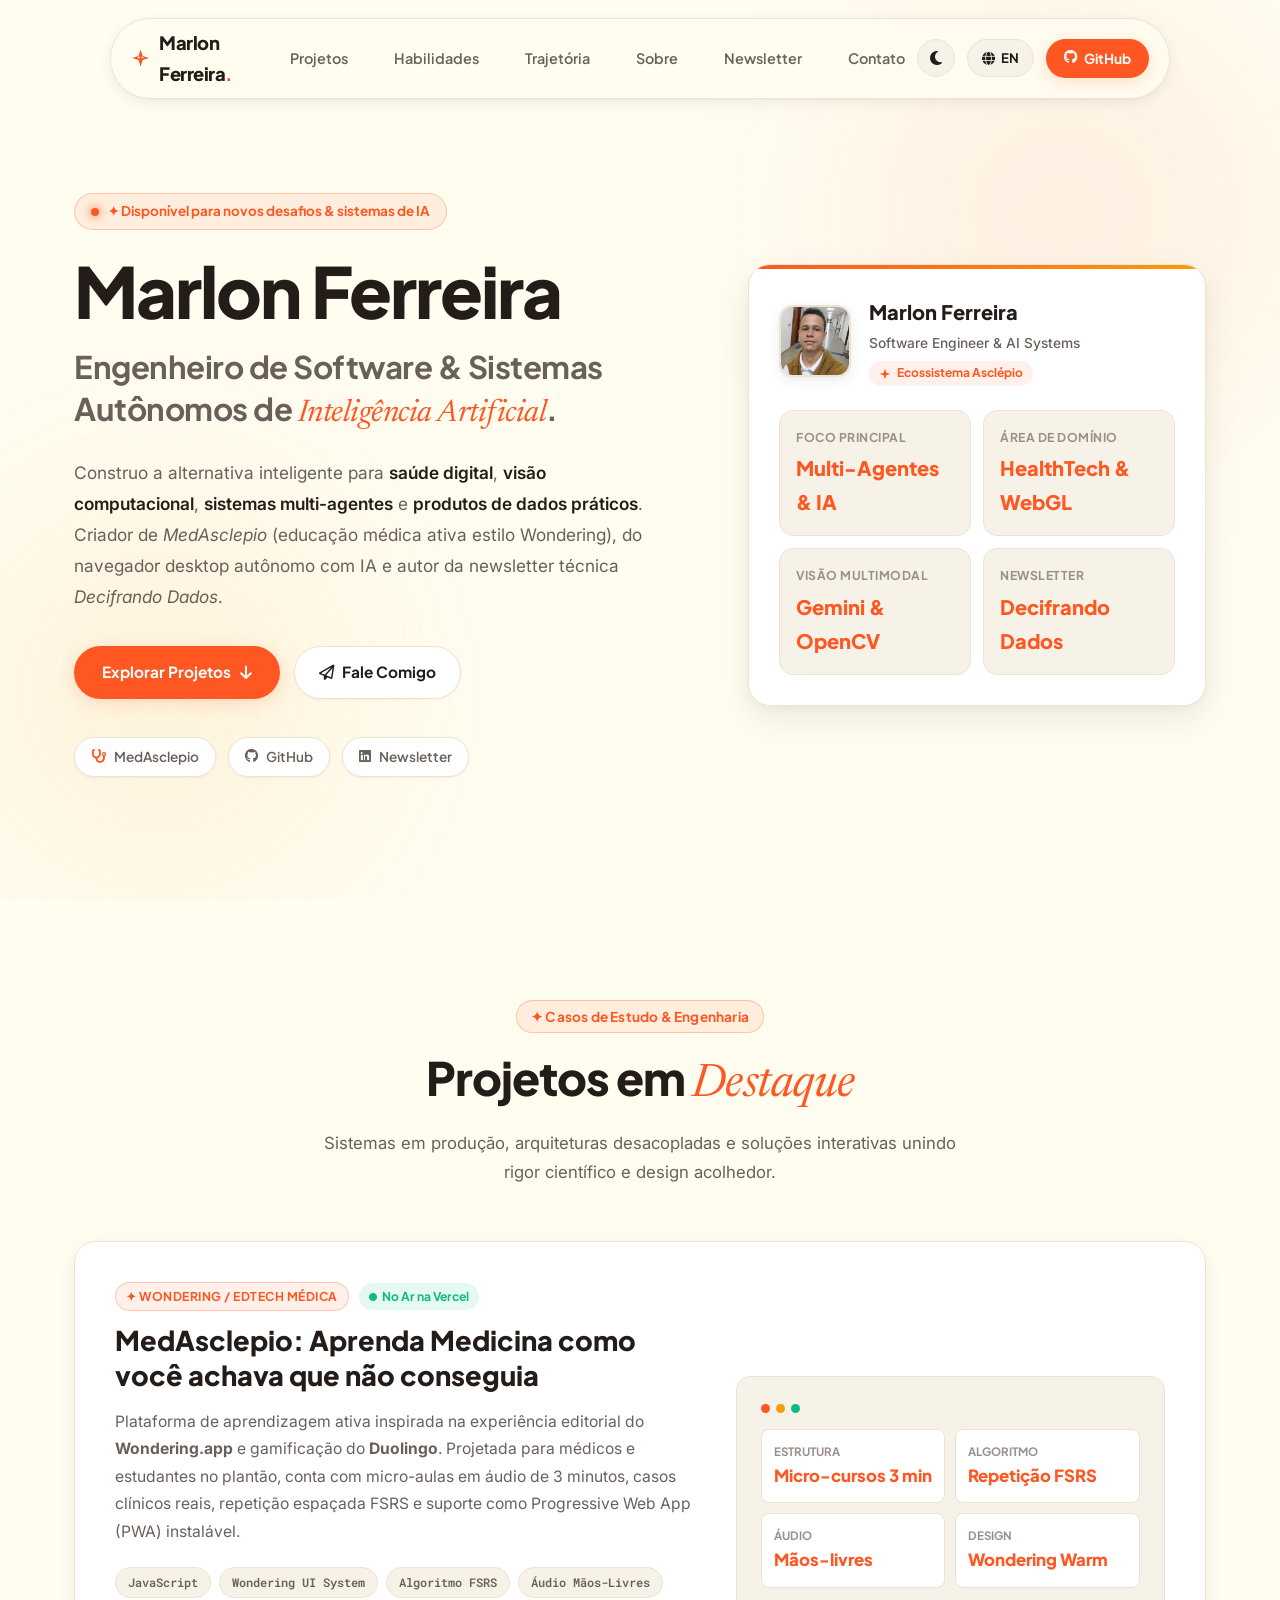
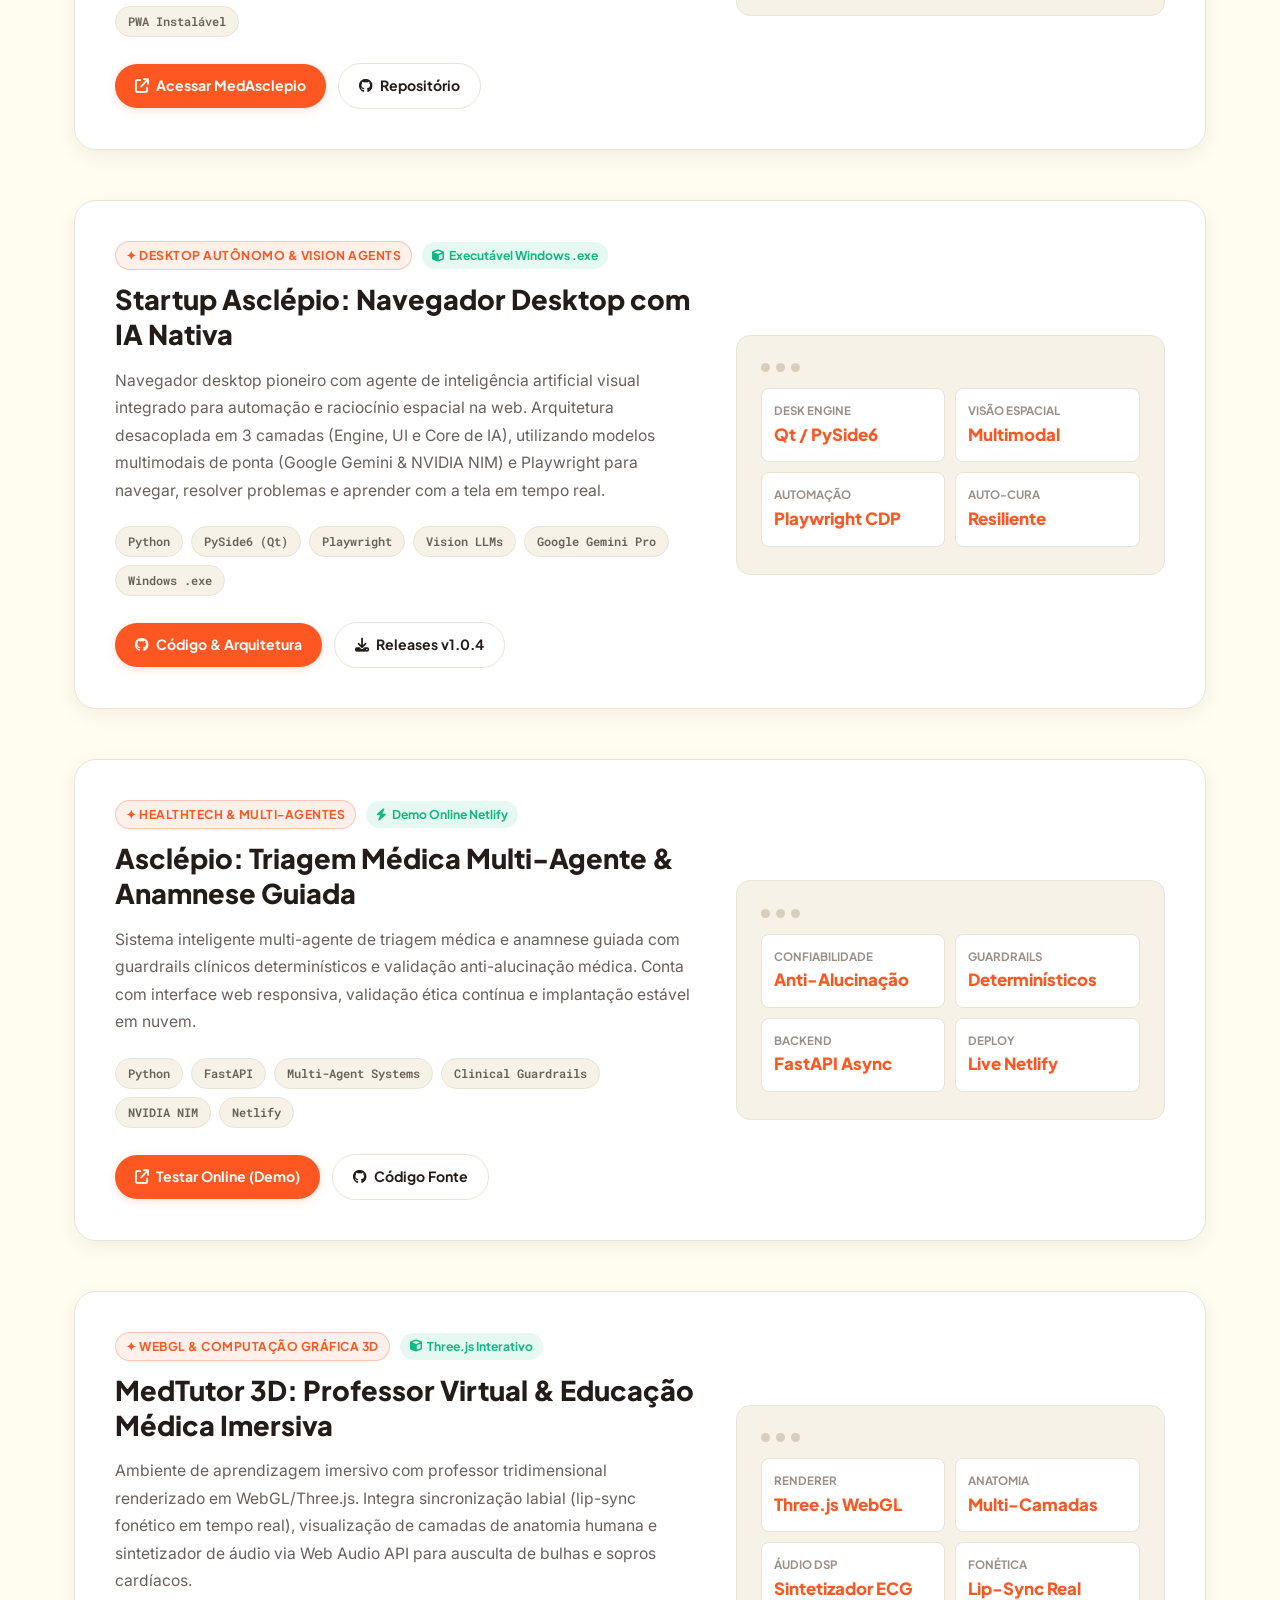
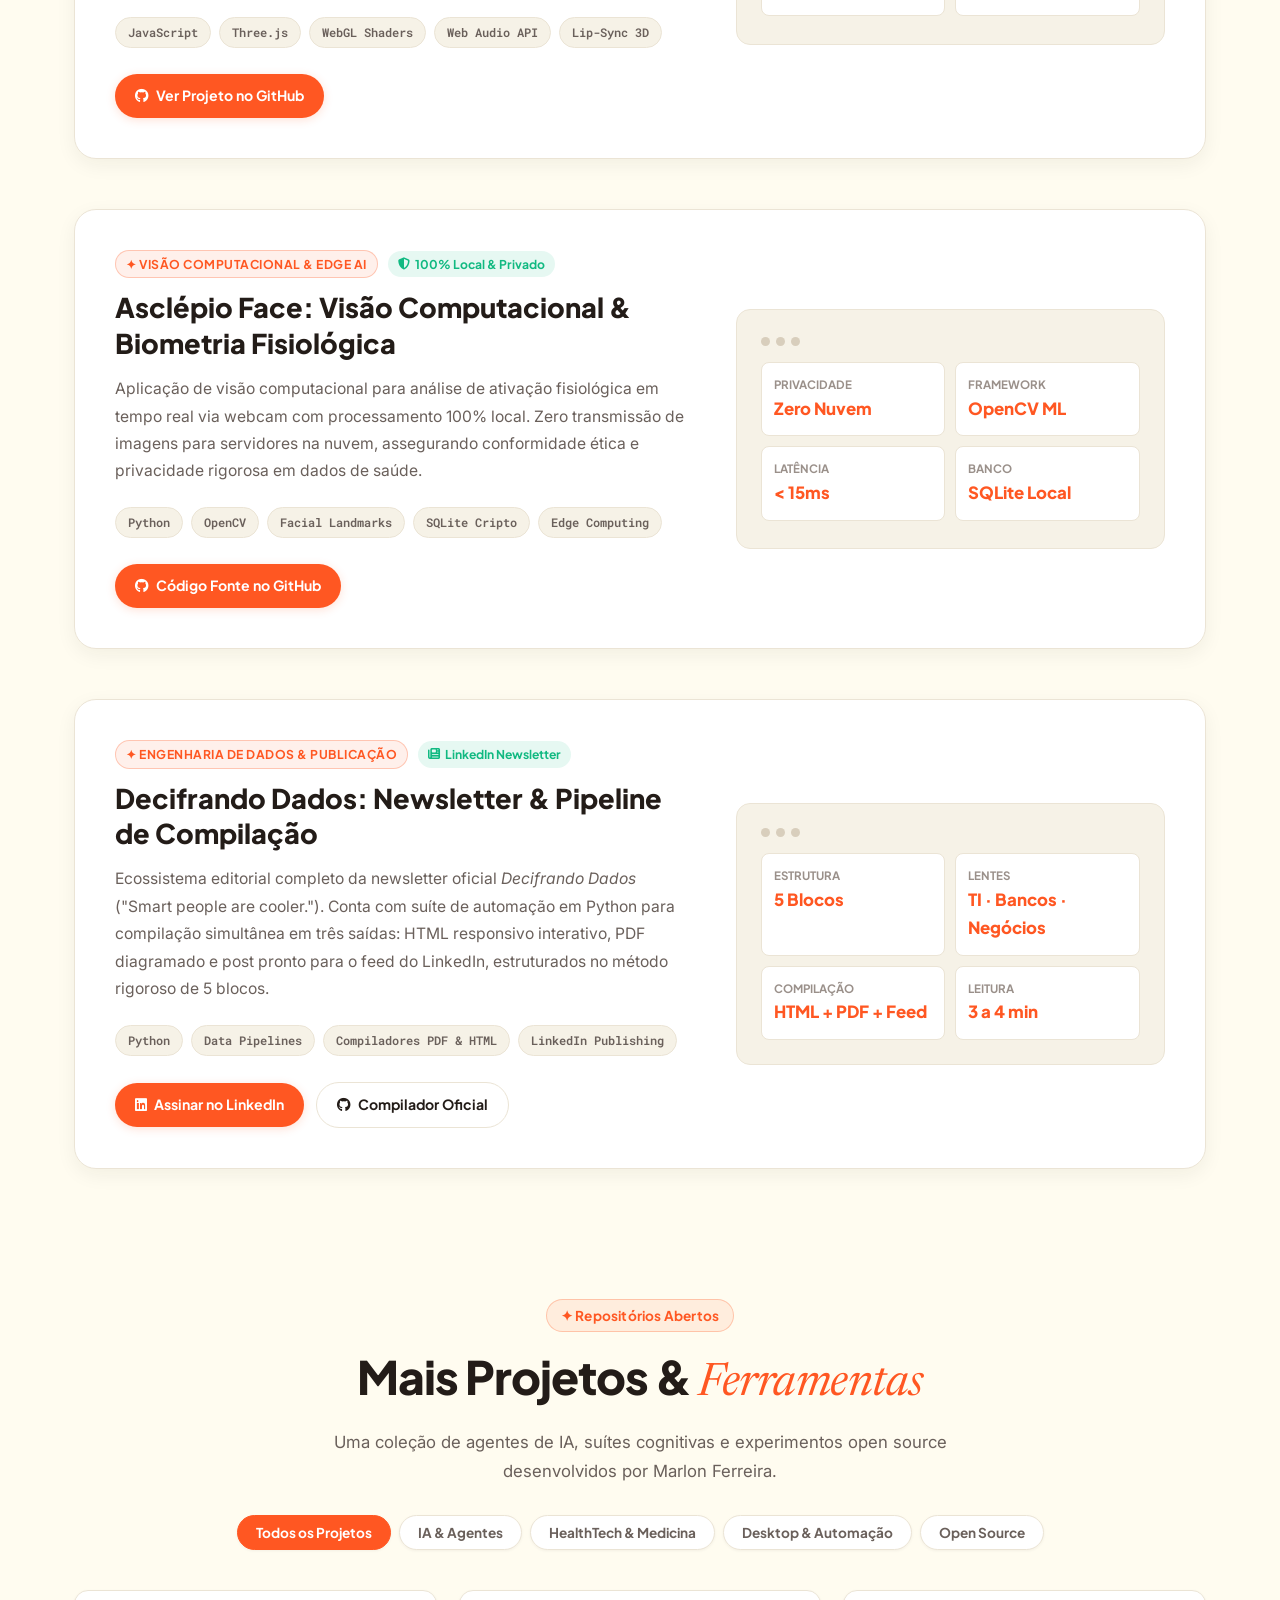
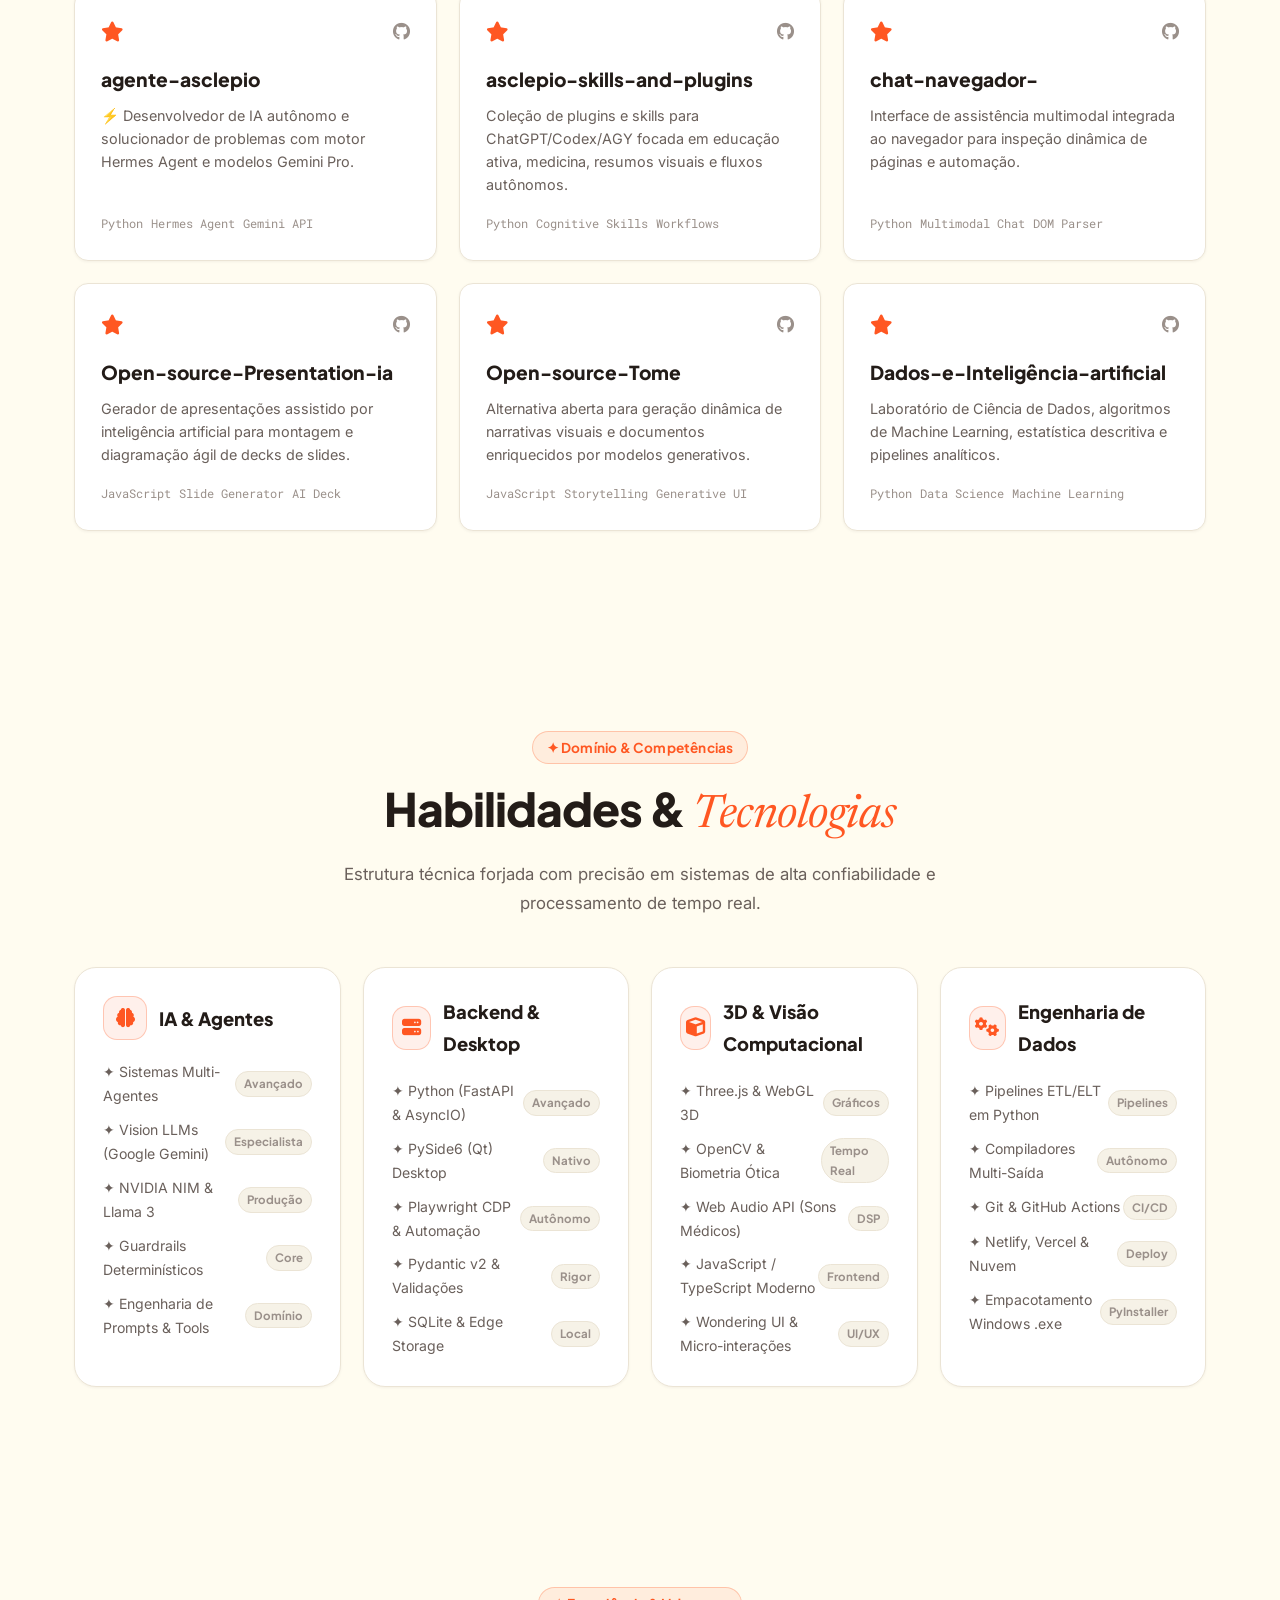
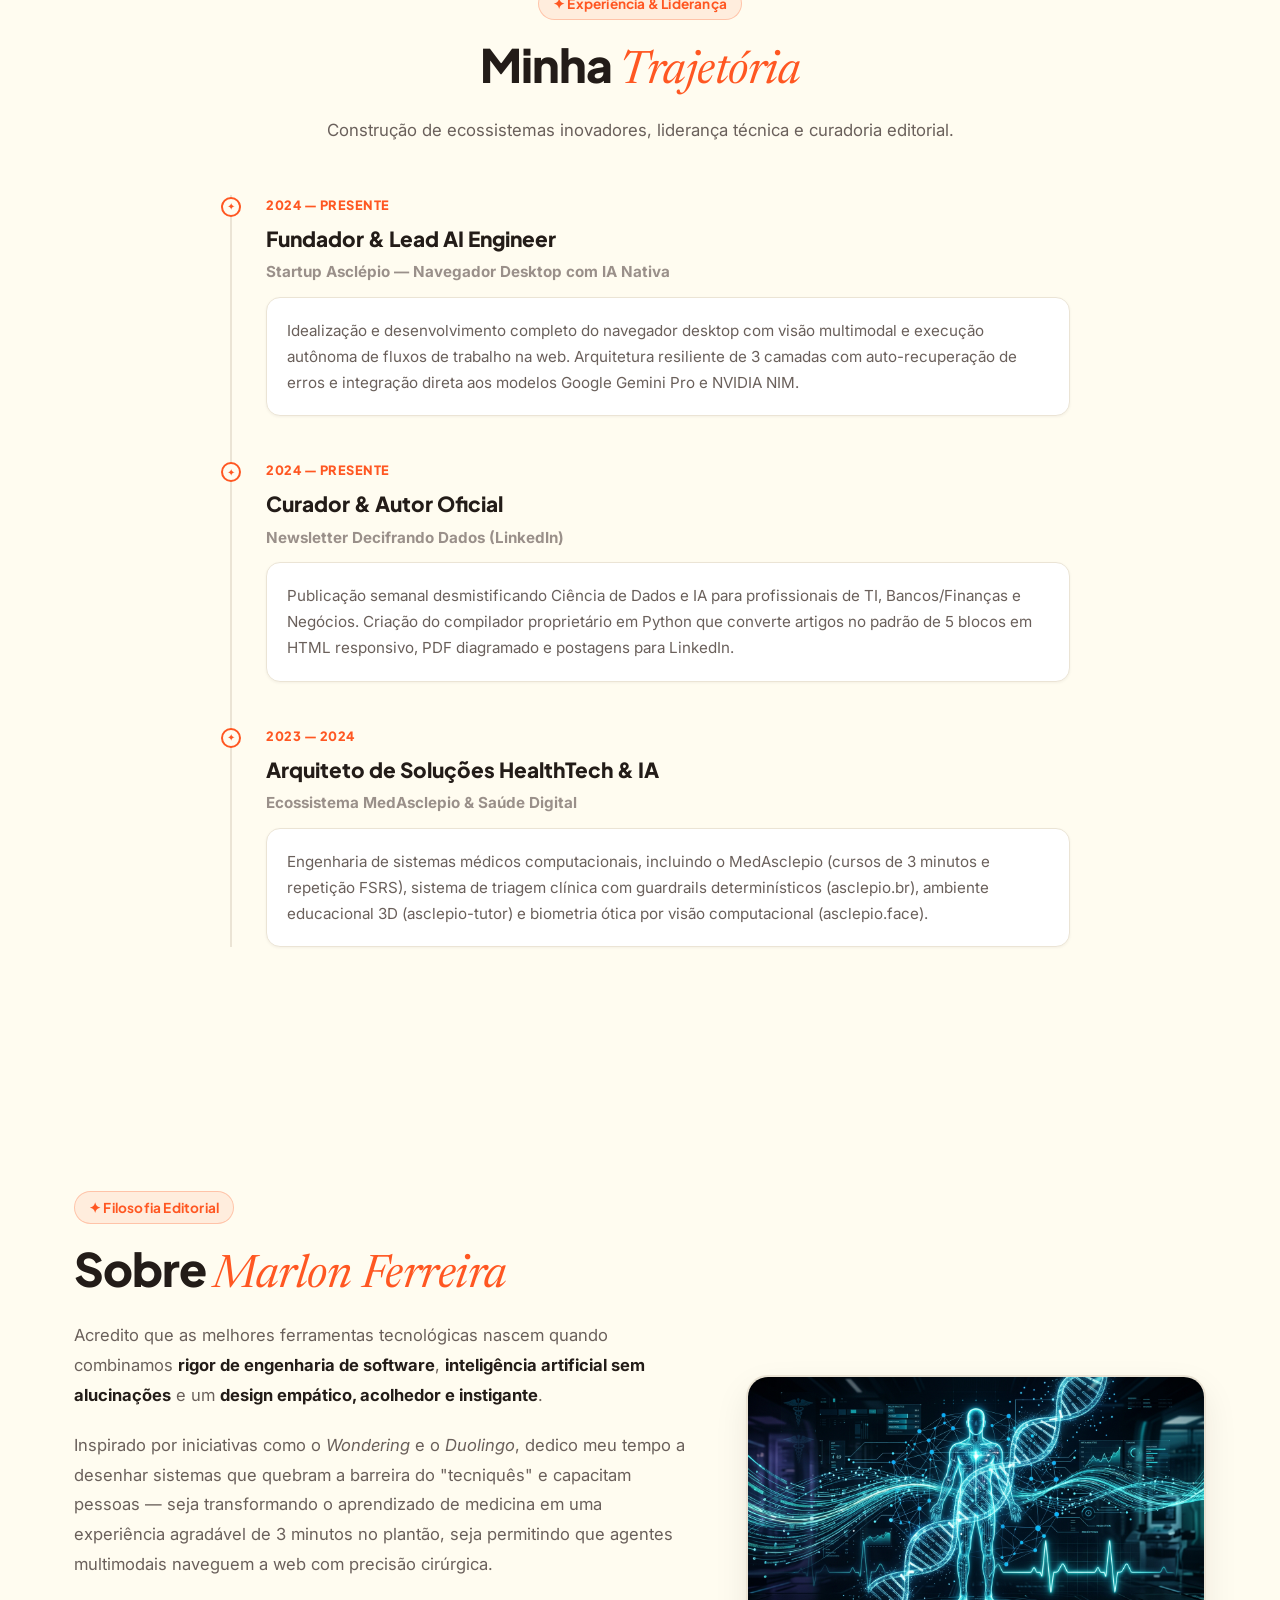
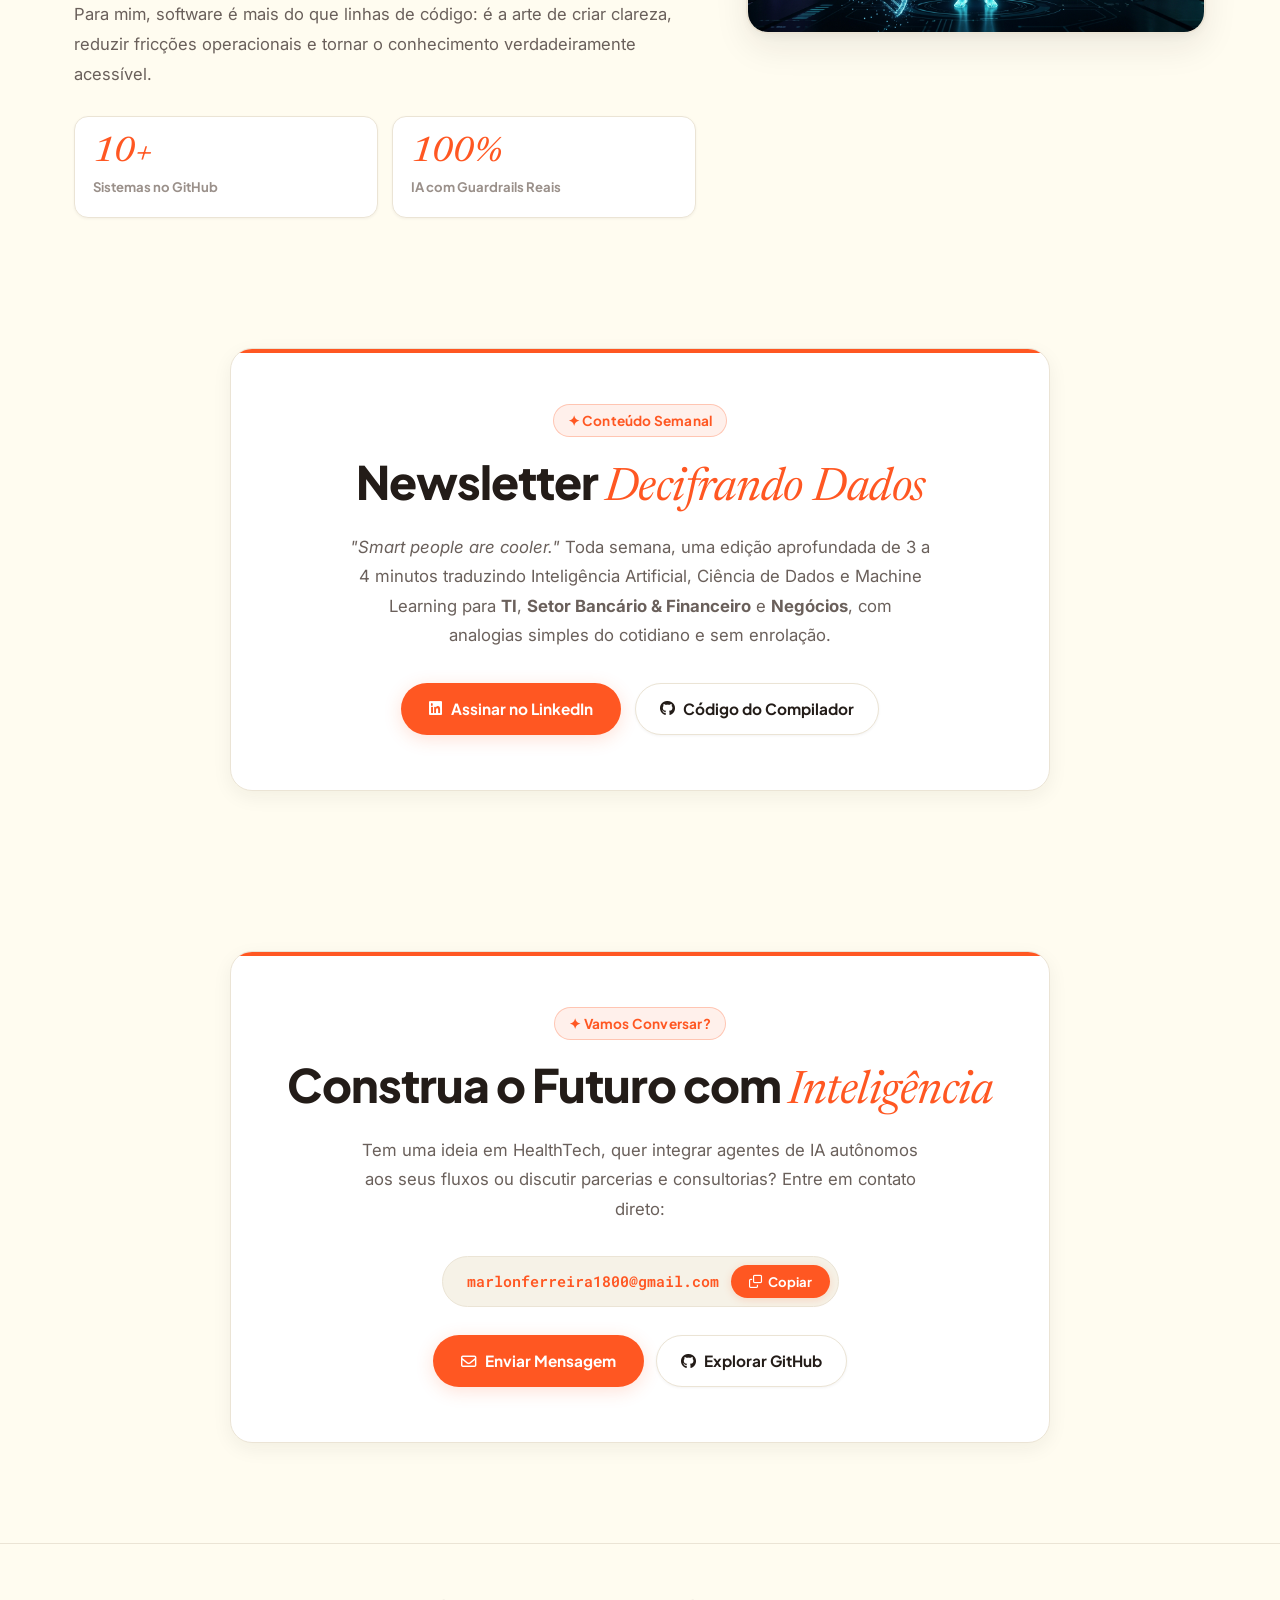
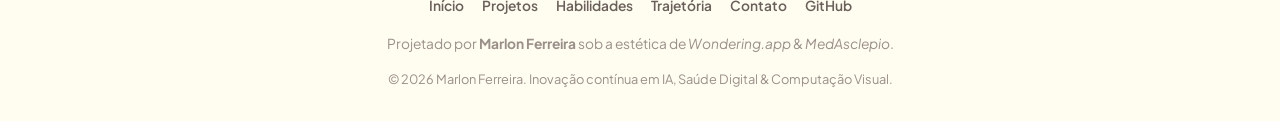
==== commit 0b57a7ae: "feat: adicionar versao oficial em ingles e seletor de idioma PT/EN" ====
--- a/index.html
+++ b/index.html
@@ -65,6 +65,12 @@
         <button class="btn-theme-toggle" id="themeToggleBtn" aria-label="Alternar tema de cores" title="Alternar tema">
           <i class="fa-solid fa-moon"></i>
         </button>
+
+        <!-- Language Switcher Pill -->
+        <a href="en/" class="btn-lang-toggle" title="Switch to English version">
+          <i class="fa-solid fa-globe"></i>
+          <span>EN</span>
+        </a>
 
         <a href="https://github.com/marlonferreira1800-hue" target="_blank" rel="noopener noreferrer" class="btn-cta-wondering">
           <i class="fa-brands fa-github"></i>
--- a/css/style.css
+++ b/css/style.css
@@ -1364,3 +1364,7 @@
     gap: 12px;
   }
 }
+
+/* Language Switcher Pill */
+.btn-lang-toggle { background: var(--bg-surface-subtle); border: 1px solid var(--border-subtle); color: var(--text-primary); height: 38px; padding: 0 14px; border-radius: var(--radius-full); cursor: pointer; display: inline-flex; align-items: center; gap: 6px; font-family: var(--font-sans); font-size: 0.82rem; font-weight: 700; text-decoration: none; transition: var(--transition-fast); }
+.btn-lang-toggle:hover { background: var(--accent-subtle); border-color: var(--accent-border); color: var(--accent-primary); }
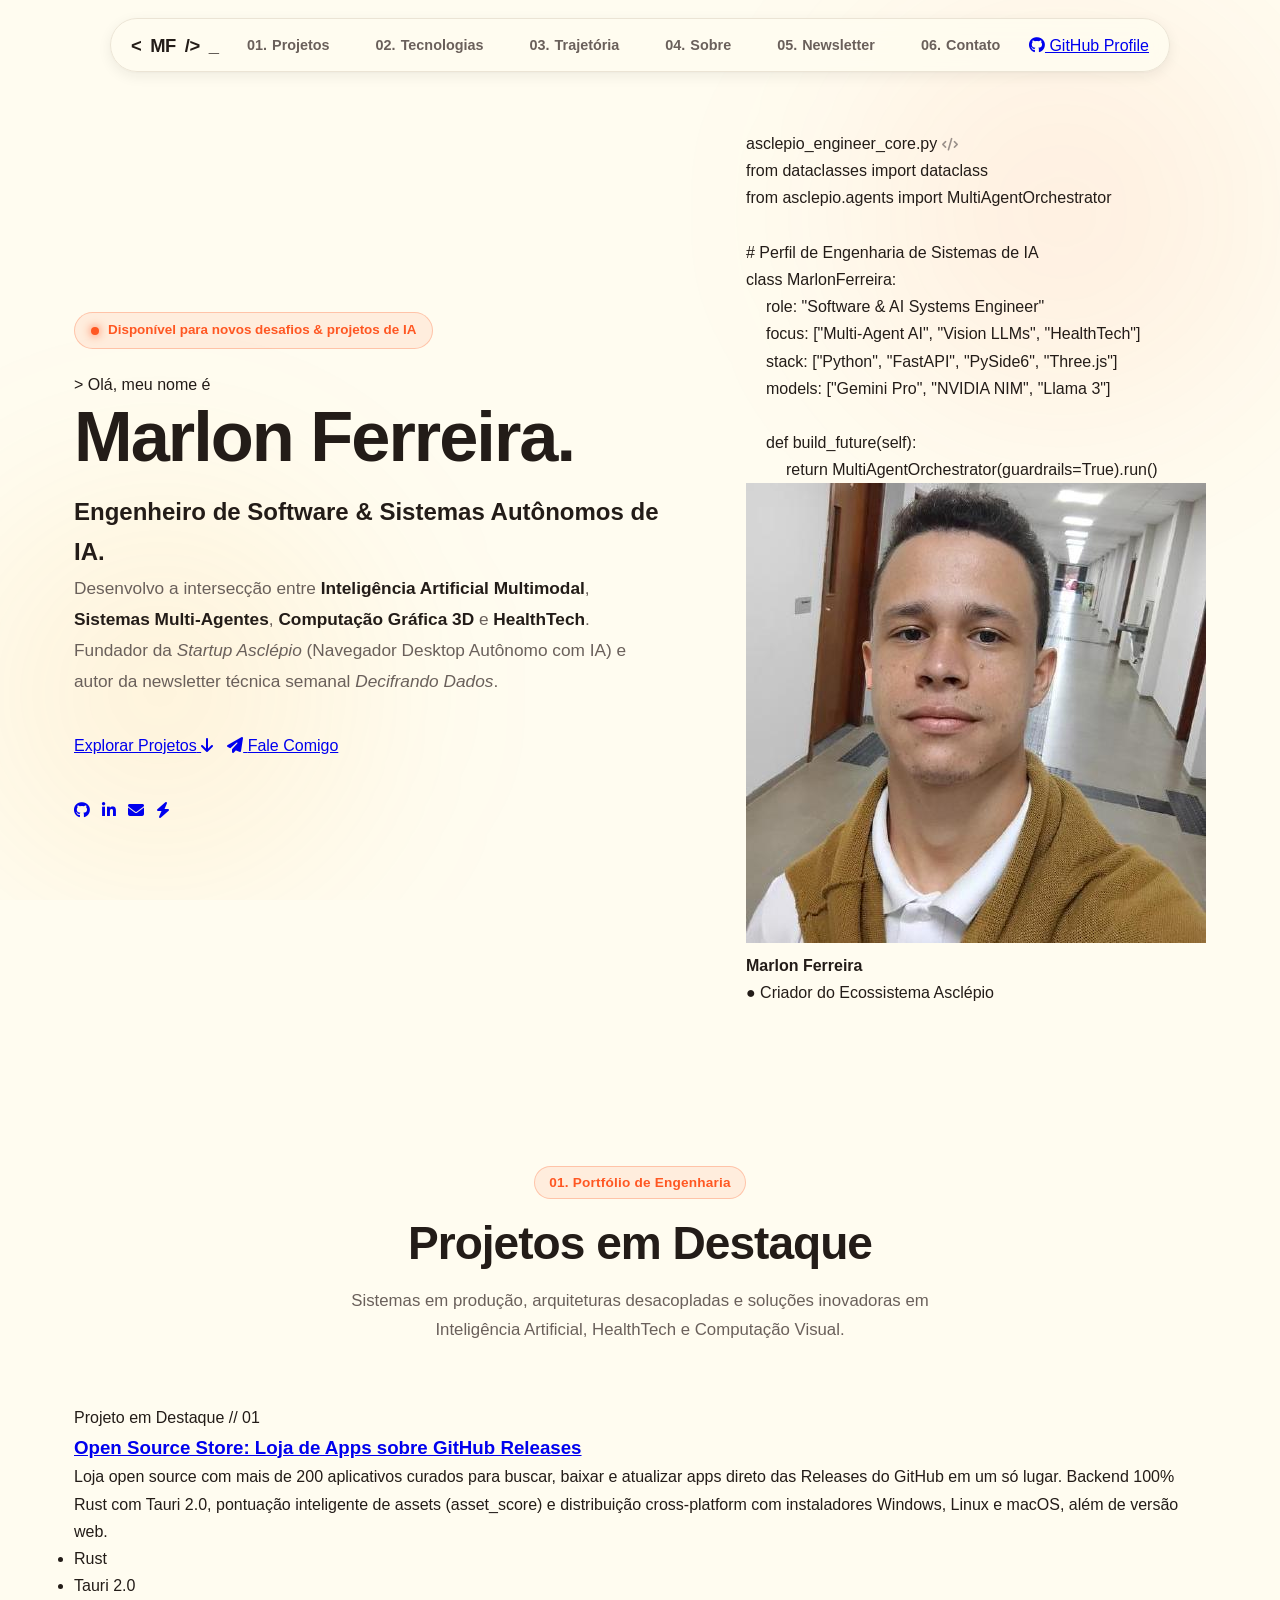
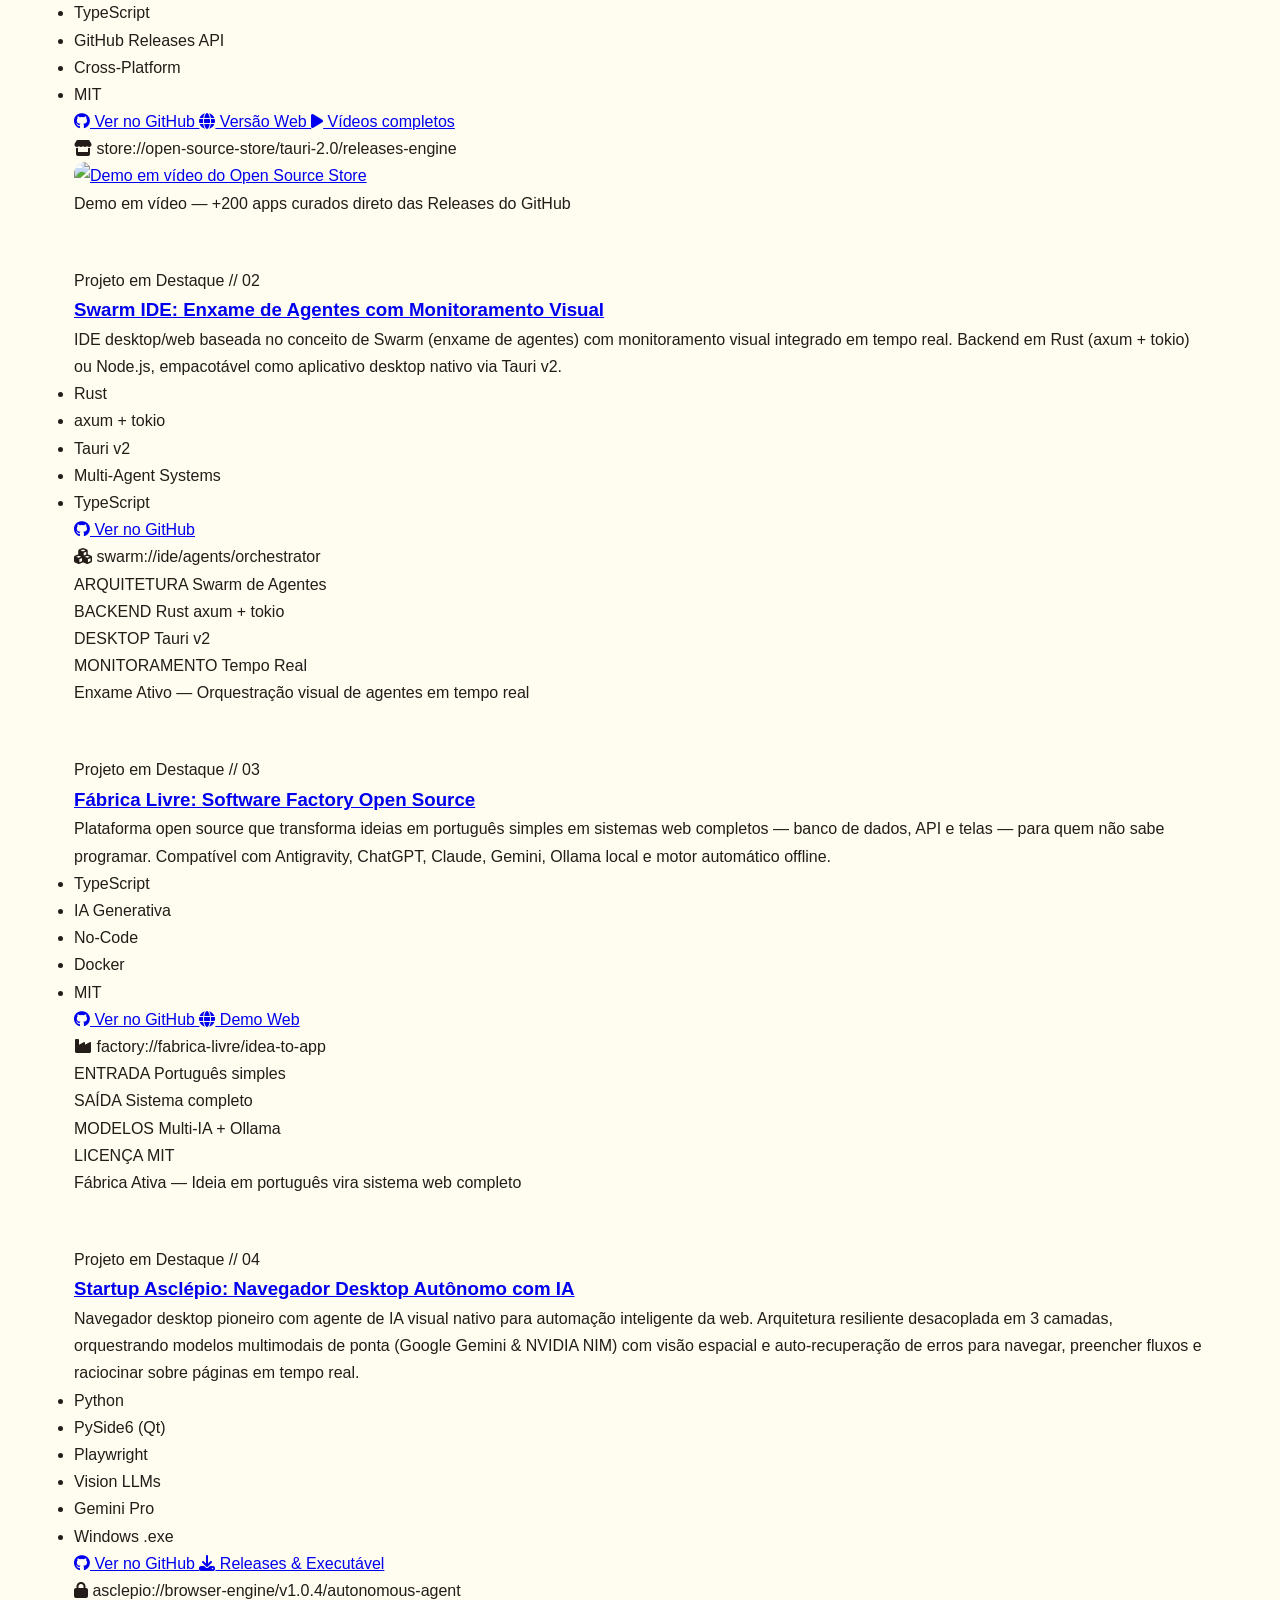
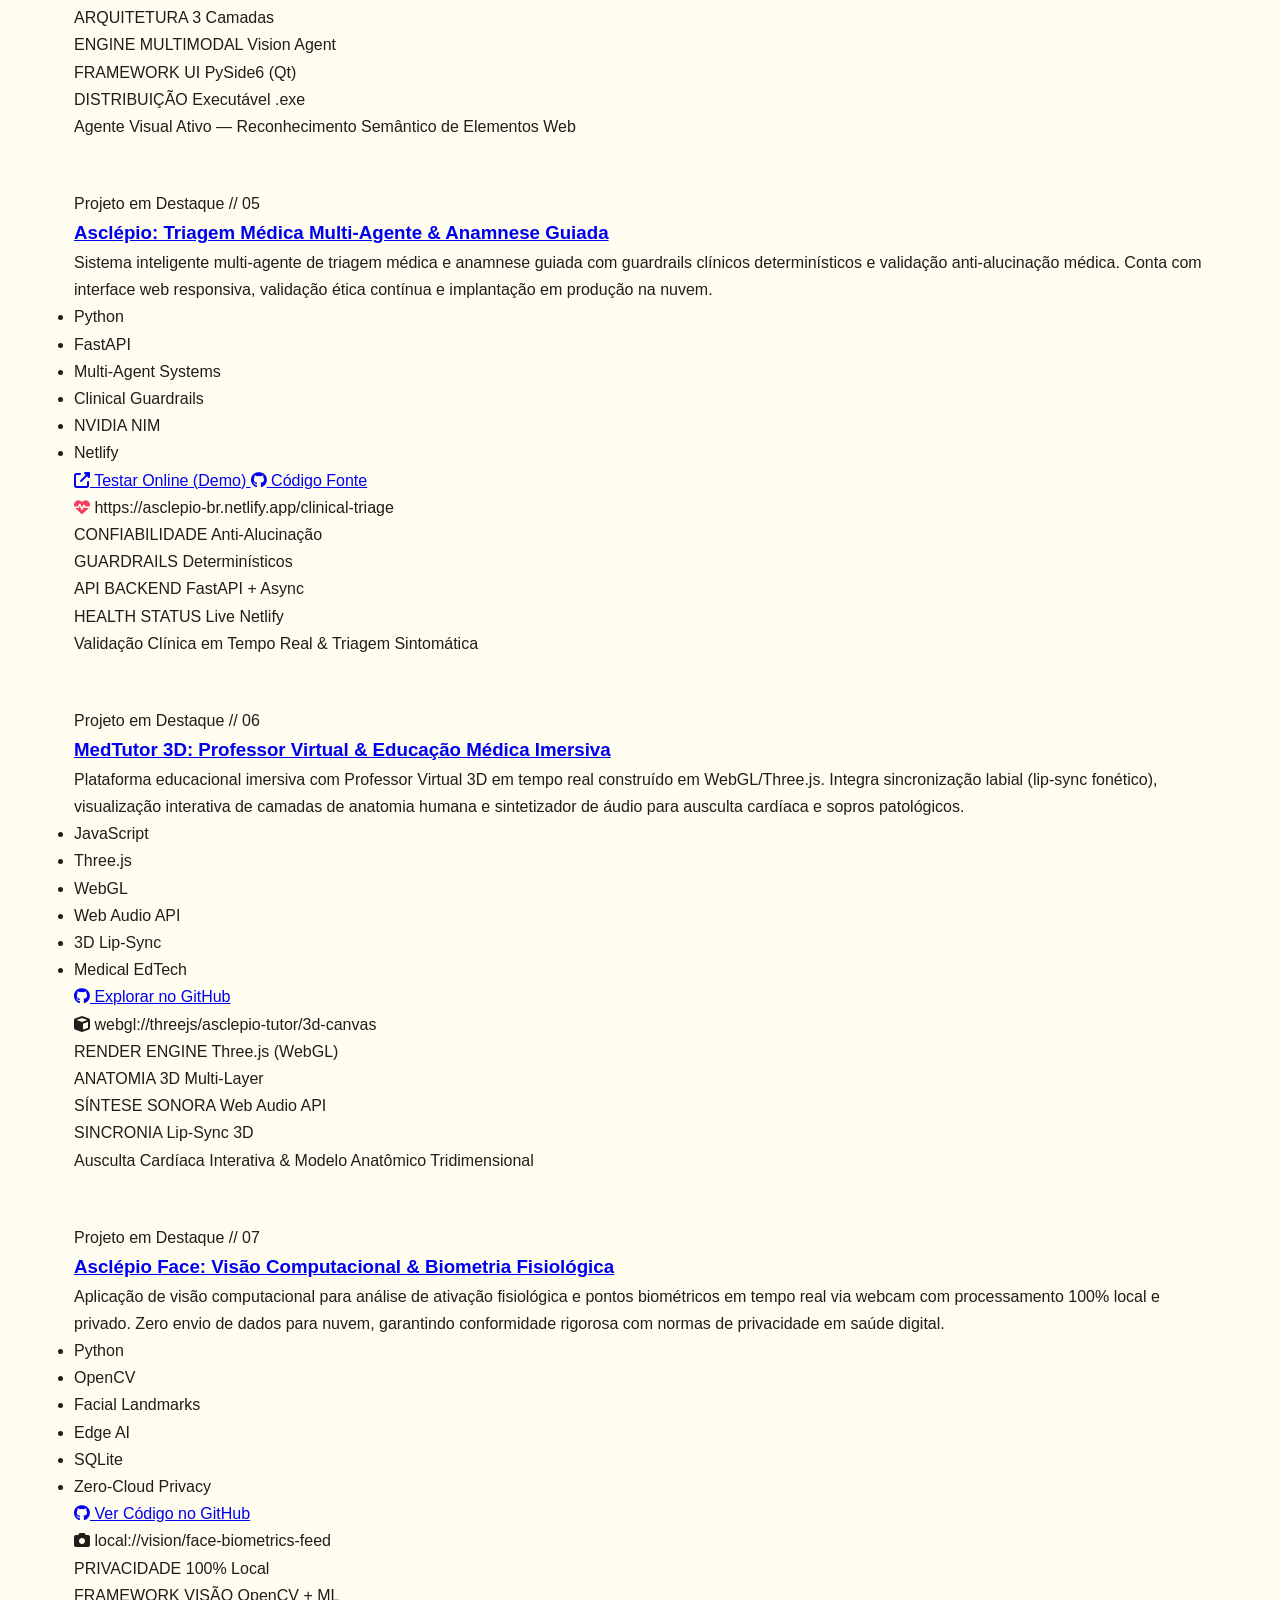
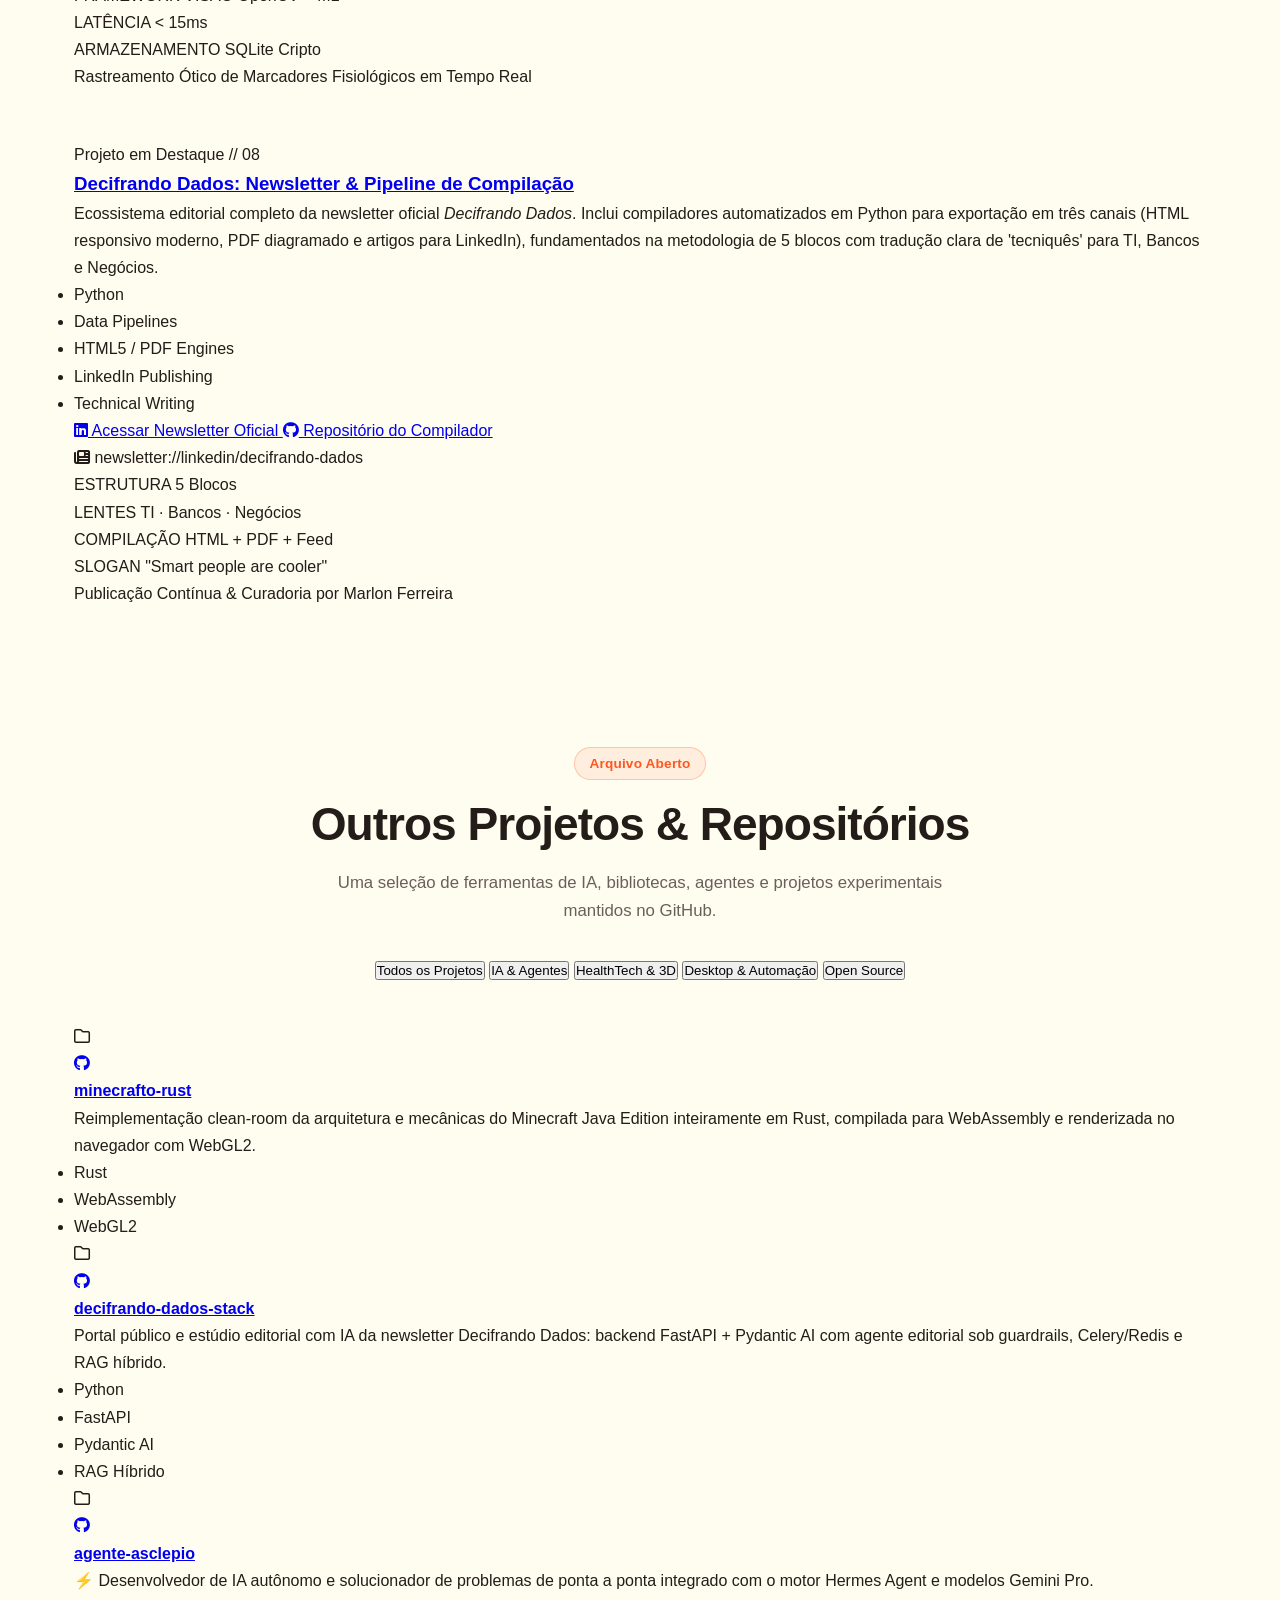
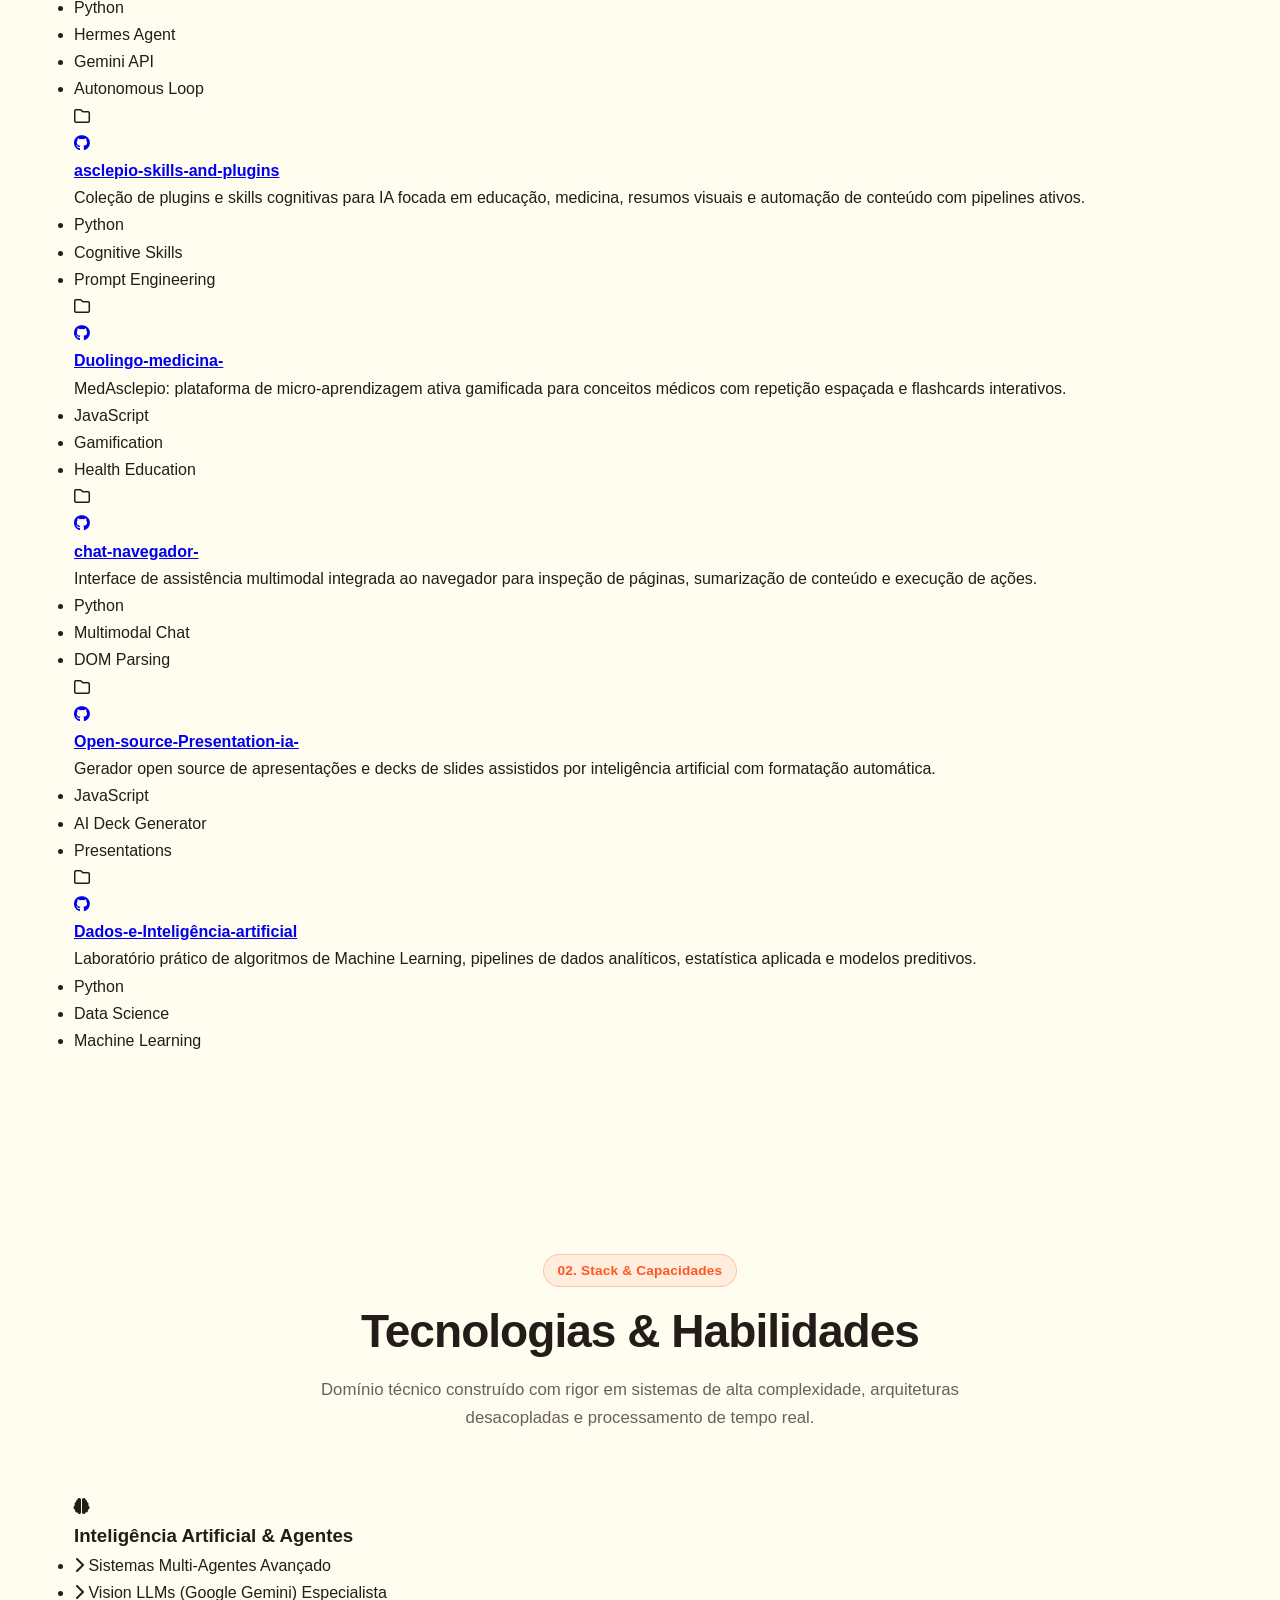
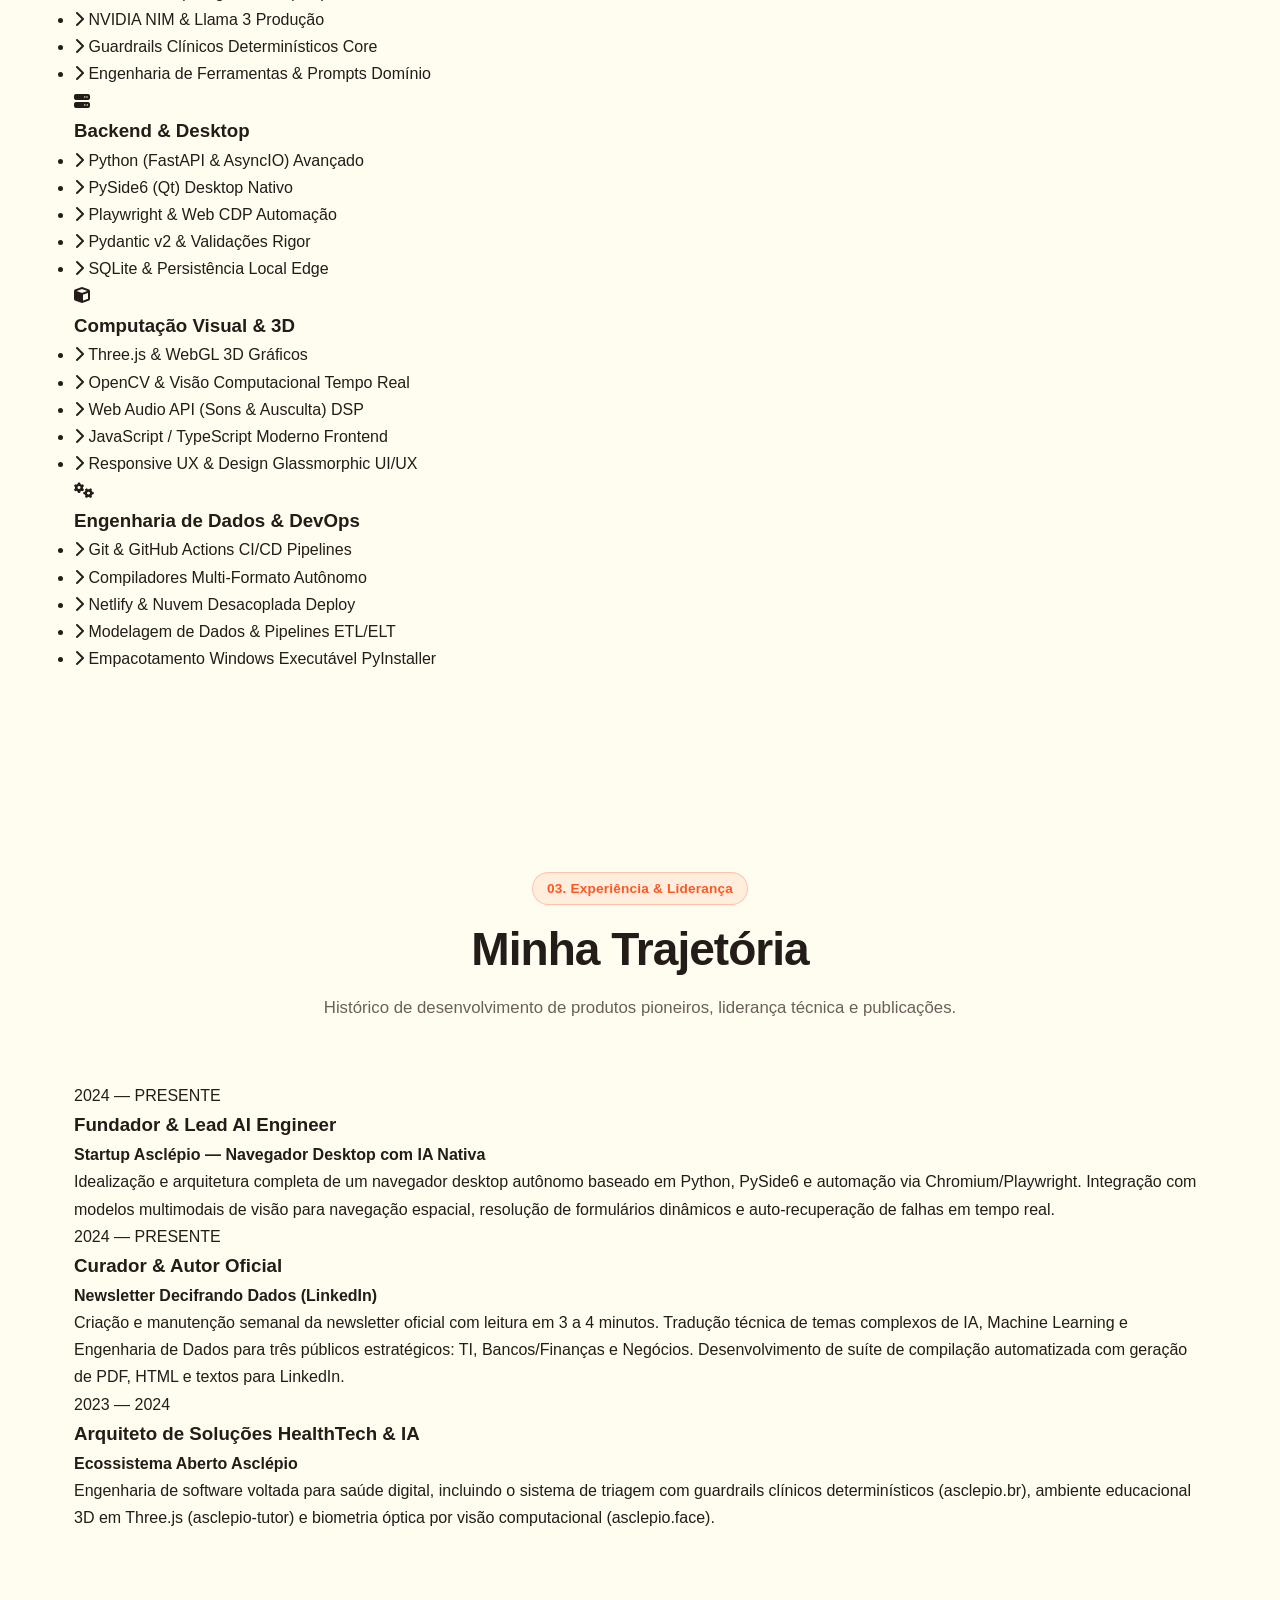
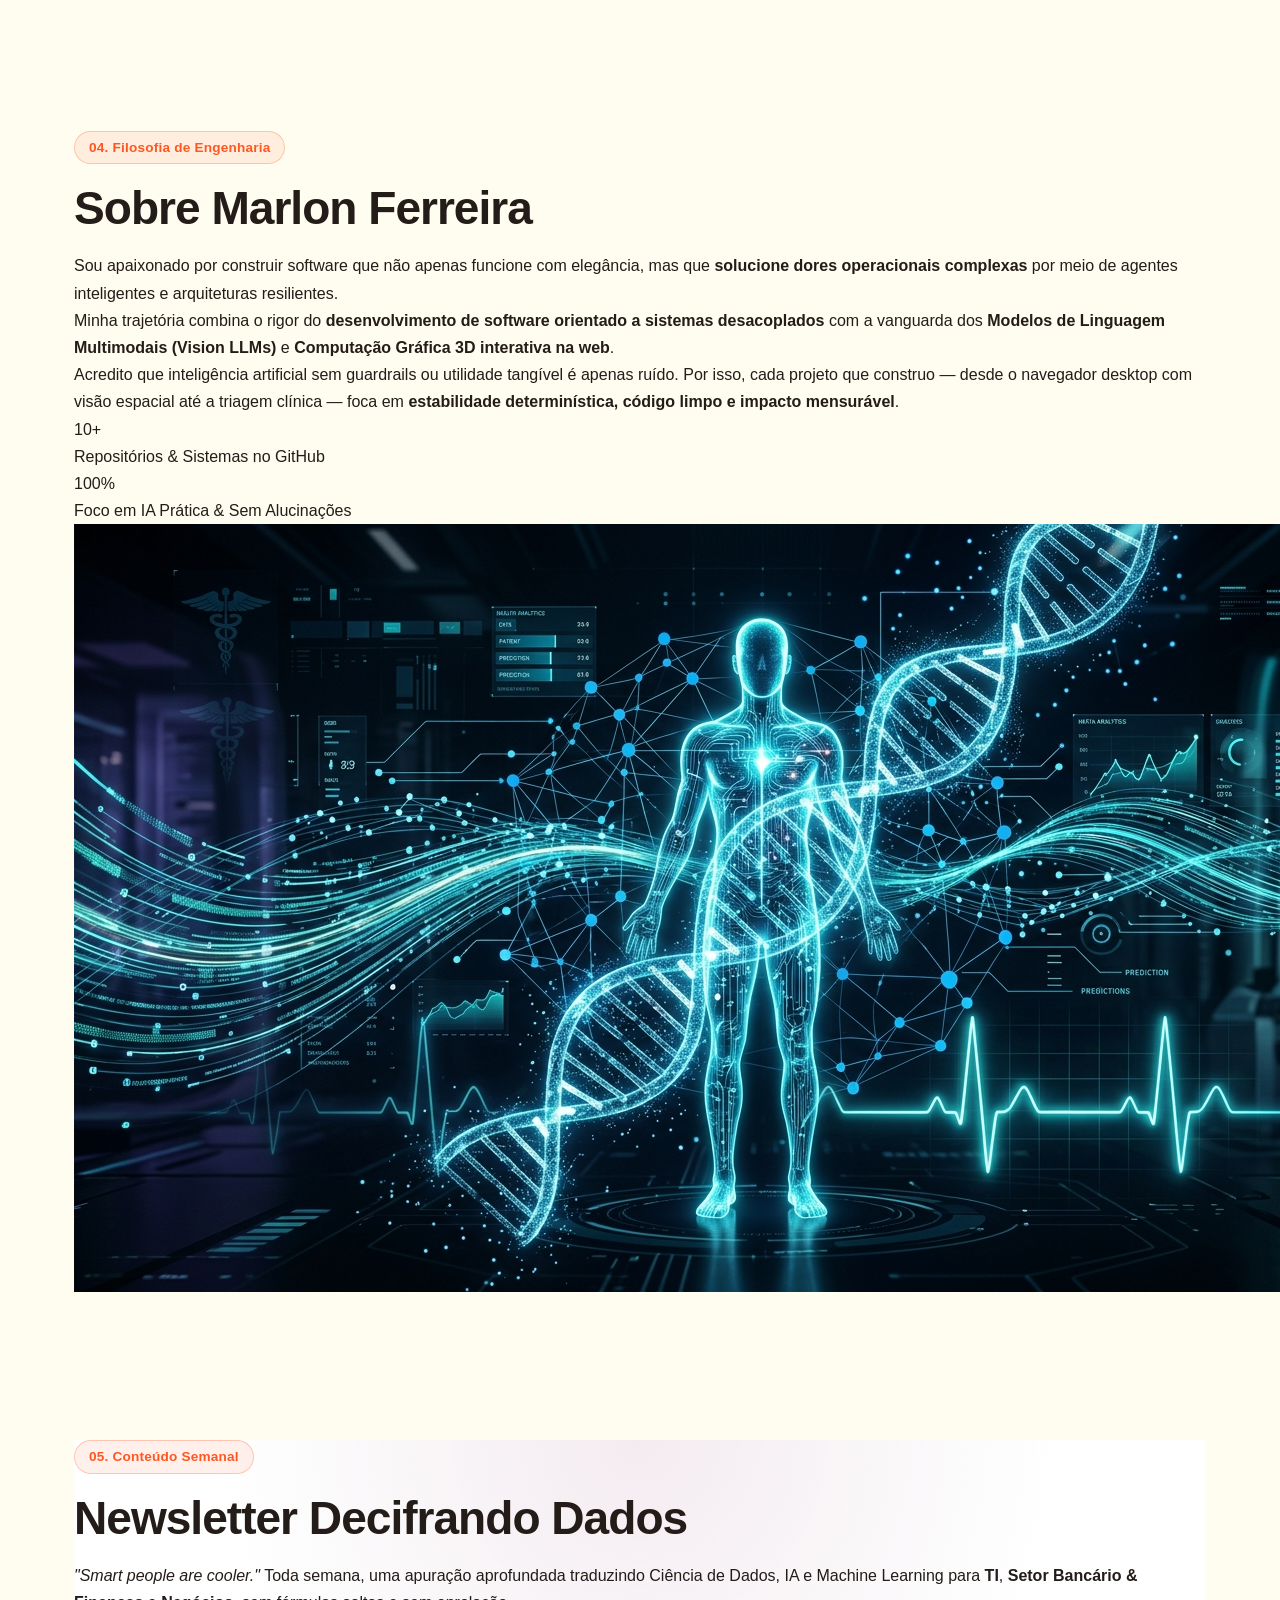
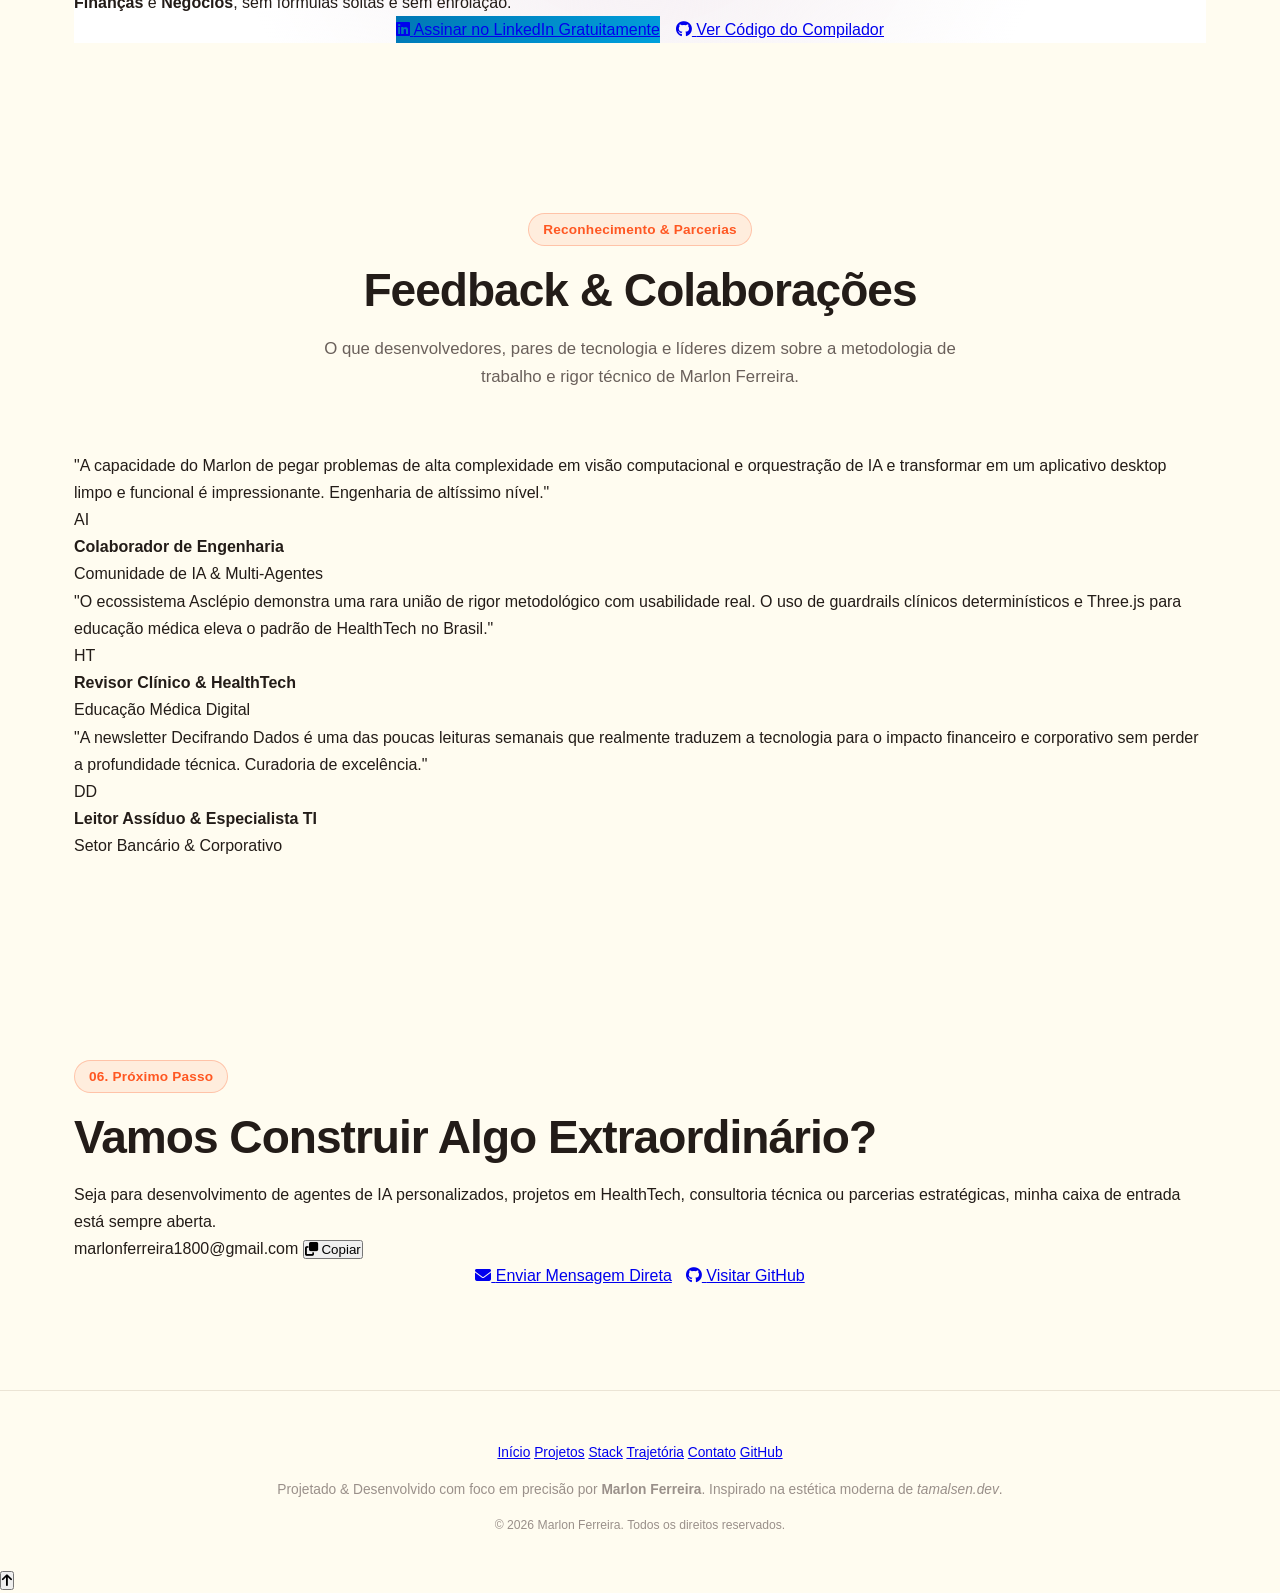
==== commit 556827b5: "rename: 3-index.html para index.html" ====
--- a/index.html
+++ b/index.html
@@ -1,93 +1,82 @@
 <!DOCTYPE html>
-<html lang="pt-BR" data-theme="light">
+<html lang="pt-BR">
 <head>
   <meta charset="UTF-8">
   <meta name="viewport" content="width=device-width, initial-scale=1.0">
-  <title>Marlon Ferreira ✦ Software Engineer, AI Systems &amp; HealthTech</title>
+  <title>Marlon Ferreira | Software Engineer, AI & Multi-Agent Systems</title>
   
   <!-- SEO & Social Meta Tags -->
-  <meta name="description" content="Engenheiro de Software e Desenvolvedor de IA focado em Sistemas Multi-Agentes, Vision LLMs, HealthTech e Computação Gráfica 3D. Criador de MedAsclepio e da Startup Asclépio.">
-  <meta name="keywords" content="Marlon Ferreira, Wondering, MedAsclepio, Software Engineer, Inteligência Artificial, Sistemas Multi-Agentes, HealthTech, Three.js, Python, FastAPI, Vision LLM, Decifrando Dados">
+  <meta name="description" content="Engenheiro de Software & Desenvolvedor de IA focado em Sistemas Multi-Agentes, Vision LLMs, HealthTech e Computação Gráfica 3D. Criador do ecossistema Asclépio e autor da newsletter Decifrando Dados.">
+  <meta name="keywords" content="Marlon Ferreira, Software Engineer, Inteligencia Artificial, Sistemas Multi-Agentes, HealthTech, Three.js, Python, FastAPI, Vision LLM, Decifrando Dados, Asclepio">
   <meta name="author" content="Marlon Ferreira">
 
-  <!-- Open Graph / LinkedIn -->
+  <!-- Open Graph / LinkedIn / Facebook -->
   <meta property="og:type" content="website">
   <meta property="og:url" content="https://marlonferreira1800-hue.github.io/">
-  <meta property="og:title" content="Marlon Ferreira ✦ Software Engineer, AI Systems &amp; HealthTech">
-  <meta property="og:description" content="Desenvolvendo a alternativa curiosa e inteligente para saúde digital, visão computacional e sistemas multi-agentes.">
+  <meta property="og:title" content="Marlon Ferreira | Software Engineer, AI & Multi-Agent Systems">
+  <meta property="og:description" content="Engenheiro de Software & Desenvolvedor de IA focado em Sistemas Multi-Agentes, Vision LLMs, HealthTech e Computação Gráfica 3D.">
   <meta property="og:image" content="assets/banner.jpg">
 
-  <!-- Favicon SVG (Wondering Star) -->
-  <link rel="icon" type="image/svg+xml" href="data:image/svg+xml,<svg xmlns='http://www.w3.org/2000/svg' viewBox='0 0 32 32'><path fill='%23FF5722' d='M16 2 L19.5 12.5 L30 16 L19.5 19.5 L16 30 L12.5 19.5 L2 16 L12.5 12.5 Z'/><circle cx='13' cy='15' r='1.5' fill='%23FFFFFF'/><circle cx='19' cy='15' r='1.5' fill='%23FFFFFF'/></svg>">
-
-  <!-- Google Fonts: Plus Jakarta Sans + Newsreader + Inter + Roboto Mono -->
+  <!-- Favicon -->
+  <link rel="icon" type="image/svg+xml" href="data:image/svg+xml,<svg xmlns='http://www.w3.org/2000/svg' viewBox='0 0 100 100'><text y='.9em' font-size='90' fill='%2300d2ff'>⚡</text></svg>">
+
+  <!-- Google Fonts: Poppins (Heading & UI) + Roboto Mono (Code & Accents) -->
   <link rel="preconnect" href="https://fonts.googleapis.com">
   <link rel="preconnect" href="https://fonts.gstatic.com" crossorigin>
-  <link href="https://fonts.googleapis.com/css2?family=Inter:wght@400;500;600;700&family=Newsreader:ital,opsz,wght@0,6..72,400;0,6..72,500;1,6..72,400;1,6..72,500&family=Plus+Jakarta+Sans:wght@500;600;700;800&family=Roboto+Mono:wght@400;500;600&display=swap" rel="stylesheet">
-
-  <!-- FontAwesome 6 Icons -->
+  <link href="https://fonts.googleapis.com/css2?family=Poppins:ital,wght@0,300;0,400;0,500;0,600;0,700;0,800;1,400&family=Roboto+Mono:wght@300;400;500;600;700&display=swap" rel="stylesheet">
+
+  <!-- FontAwesome Icons -->
   <link rel="stylesheet" href="https://cdnjs.cloudflare.com/ajax/libs/font-awesome/6.5.1/css/all.min.css" crossorigin="anonymous" referrerpolicy="no-referrer" />
 
-  <!-- Wondering Design System Stylesheet -->
+  <!-- Custom Stylesheet -->
   <link rel="stylesheet" href="css/style.css">
 </head>
 <body>
 
-  <!-- Ambient Glows -->
+  <!-- Ambient Glowing Backgrounds -->
   <div class="ambient-glow">
     <div class="ambient-circle-1"></div>
     <div class="ambient-circle-2"></div>
+    <div class="ambient-grid"></div>
   </div>
 
-  <!-- FLOATING WONDERING NAVBAR -->
+  <!-- Custom Cursor Follower (Estilo Tamal Sen) -->
+  <div class="circle-cursor circle-cursor--outer"></div>
+  <div class="circle-cursor circle-cursor--inner"></div>
+
+  <!-- Floating Glass Navbar -->
   <header class="navbar">
     <nav class="nav-container">
       <a href="#home" class="nav-brand">
-        <svg class="star-icon" viewBox="0 0 32 32">
-          <path fill="currentColor" d="M16 2 L19.5 12.5 L30 16 L19.5 19.5 L16 30 L12.5 19.5 L2 16 L12.5 12.5 Z"/>
-          <circle cx="13" cy="15" r="1.5" fill="#FFFFFF"/>
-          <circle cx="19" cy="15" r="1.5" fill="#FFFFFF"/>
-        </svg>
-        <span>Marlon Ferreira<span class="brand-dot">.</span></span>
+        <span class="brand-bracket">&lt;</span>MF <span class="brand-bracket">/&gt;</span>
+        <span class="brand-blink">_</span>
       </a>
 
       <ul class="nav-menu">
-        <li><a href="#projects" class="nav-link">Projetos</a></li>
-        <li><a href="#skills" class="nav-link">Habilidades</a></li>
-        <li><a href="#experience" class="nav-link">Trajetória</a></li>
-        <li><a href="#about" class="nav-link">Sobre</a></li>
-        <li><a href="#newsletter" class="nav-link">Newsletter</a></li>
-        <li><a href="#contact" class="nav-link">Contato</a></li>
+        <li><a href="#projects" class="nav-link"><span>01.</span> Projetos</a></li>
+        <li><a href="#skills" class="nav-link"><span>02.</span> Tecnologias</a></li>
+        <li><a href="#experience" class="nav-link"><span>03.</span> Trajetória</a></li>
+        <li><a href="#about" class="nav-link"><span>04.</span> Sobre</a></li>
+        <li><a href="#newsletter" class="nav-link"><span>05.</span> Newsletter</a></li>
+        <li><a href="#contact" class="nav-link"><span>06.</span> Contato</a></li>
       </ul>
 
-      <div class="nav-actions">
-        <!-- Theme Toggle Button -->
-        <button class="btn-theme-toggle" id="themeToggleBtn" aria-label="Alternar tema de cores" title="Alternar tema">
-          <i class="fa-solid fa-moon"></i>
-        </button>
-
-        <!-- Language Switcher Pill -->
-        <a href="en/" class="btn-lang-toggle" title="Switch to English version">
-          <i class="fa-solid fa-globe"></i>
-          <span>EN</span>
+      <div class="nav-cta">
+        <a href="https://github.com/marlonferreira1800-hue" target="_blank" rel="noopener noreferrer" class="btn-resume">
+          <i class="fab fa-github"></i> GitHub Profile
         </a>
-
-        <a href="https://github.com/marlonferreira1800-hue" target="_blank" rel="noopener noreferrer" class="btn-cta-wondering">
-          <i class="fa-brands fa-github"></i>
-          <span>GitHub</span>
-        </a>
-
-        <button class="mobile-toggle" aria-label="Menu móvel">
-          <i class="fa-solid fa-bars"></i>
-        </button>
       </div>
+
+      <button class="mobile-toggle" aria-label="Abrir menu de navegação">
+        <i class="fa fa-bars"></i>
+      </button>
     </nav>
   </header>
 
-  <!-- MAIN CONTENT -->
+  <!-- Main Content -->
   <main>
 
-    <!-- HERO SECTION (WONDERING & MEDASCLEPIO AESTHETIC) -->
+    <!-- HERO SECTION -->
     <section id="home" class="hero">
       <div class="container">
         <div class="hero-grid">
@@ -95,78 +84,80 @@
           <div class="hero-text-col">
             <div class="hero-status-pill">
               <span class="status-dot"></span>
-              <span>✦ Disponível para novos desafios &amp; sistemas de IA</span>
-            </div>
-
-            <h1 class="hero-name">Marlon Ferreira</h1>
-            <h2 class="hero-headline">
-              Engenheiro de Software &amp; Sistemas Autônomos de <em>Inteligência Artificial</em>.
+              <span>Disponível para novos desafios & projetos de IA</span>
+            </div>
+
+            <p class="hero-eyebrow">&gt; Olá, meu nome é</p>
+            <h1 class="hero-name">Marlon Ferreira.</h1>
+            <h2 class="hero-role">
+              Engenheiro de Software &amp; <span class="highlight">Sistemas Autônomos de IA</span>.
             </h2>
 
             <p class="hero-bio">
-              Construo a alternativa inteligente para <strong>saúde digital</strong>, <strong>visão computacional</strong>, <strong>sistemas multi-agentes</strong> e <strong>produtos de dados práticos</strong>. Criador de <em>MedAsclepio</em> (educação médica ativa estilo Wondering), do navegador desktop autônomo com IA e autor da newsletter técnica <em>Decifrando Dados</em>.
+              Desenvolvo a intersecção entre <strong>Inteligência Artificial Multimodal</strong>, <strong>Sistemas Multi-Agentes</strong>, <strong>Computação Gráfica 3D</strong> e <strong>HealthTech</strong>. Fundador da <em>Startup Asclépio</em> (Navegador Desktop Autônomo com IA) e autor da newsletter técnica semanal <em>Decifrando Dados</em>.
             </p>
 
             <div class="hero-actions">
-              <a href="#projects" class="btn-primary-wondering">
+              <a href="#projects" class="btn-primary">
                 <span>Explorar Projetos</span>
-                <i class="fa-solid fa-arrow-down"></i>
+                <i class="fa fa-arrow-down"></i>
               </a>
-              <a href="#contact" class="btn-secondary-wondering">
-                <i class="fa-regular fa-paper-plane"></i>
+              <a href="#contact" class="btn-secondary">
+                <i class="fa fa-paper-plane"></i>
                 <span>Fale Comigo</span>
               </a>
             </div>
 
             <div class="hero-socials">
-              <a href="https://duolingo-medicina.vercel.app/#app" target="_blank" rel="noopener noreferrer" class="social-pill" title="MedAsclepio App">
-                <i class="fa-solid fa-stethoscope" style="color: var(--accent-primary);"></i>
-                <span>MedAsclepio</span>
+              <a href="https://github.com/marlonferreira1800-hue" target="_blank" rel="noopener noreferrer" class="social-link" title="GitHub">
+                <i class="fab fa-github"></i>
               </a>
-              <a href="https://github.com/marlonferreira1800-hue" target="_blank" rel="noopener noreferrer" class="social-pill" title="GitHub">
-                <i class="fa-brands fa-github"></i>
-                <span>GitHub</span>
+              <a href="https://www.linkedin.com/newsletters/decifrando-dados-7513791689808064512/" target="_blank" rel="noopener noreferrer" class="social-link" title="LinkedIn Newsletter">
+                <i class="fab fa-linkedin-in"></i>
               </a>
-              <a href="https://www.linkedin.com/newsletters/decifrando-dados-7513791689808064512/" target="_blank" rel="noopener noreferrer" class="social-pill" title="LinkedIn">
-                <i class="fa-brands fa-linkedin"></i>
-                <span>Newsletter</span>
+              <a href="mailto:marlonferreira1800@gmail.com" class="social-link" title="E-mail">
+                <i class="fa fa-envelope"></i>
               </a>
-            </div>
-          </div>
-
-          <!-- Tactile Profile / Status Box -->
+              <a href="https://asclepio-br.netlify.app/" target="_blank" rel="noopener noreferrer" class="social-link" title="Live Netlify App">
+                <i class="fa fa-bolt"></i>
+              </a>
+            </div>
+          </div>
+
+          <!-- Interactive Code / Terminal Card -->
           <div class="hero-visual-col">
-            <div class="hero-tactile-card">
-              <div class="profile-header-row">
-                <img src="assets/profile.jpg" alt="Marlon Ferreira" class="profile-avatar-img" onerror="this.onerror=null; this.src='assets/profile.svg';">
-                <div class="profile-info">
-                  <h3>Marlon Ferreira</h3>
-                  <p>Software Engineer &amp; AI Systems</p>
-                  <span class="profile-badge-pill">
-                    <svg style="width: 12px; height: 12px;" viewBox="0 0 32 32">
-                      <path fill="currentColor" d="M16 2 L19.5 12.5 L30 16 L19.5 19.5 L16 30 L12.5 19.5 L2 16 L12.5 12.5 Z"/>
-                    </svg>
-                    Ecossistema Asclépio
-                  </span>
-                </div>
-              </div>
-
-              <div class="wondering-metrics-grid">
-                <div class="metric-card-wondering">
-                  <div class="label">FOCO PRINCIPAL</div>
-                  <div class="val">Multi-Agentes &amp; IA</div>
-                </div>
-                <div class="metric-card-wondering">
-                  <div class="label">ÁREA DE DOMÍNIO</div>
-                  <div class="val">HealthTech &amp; WebGL</div>
-                </div>
-                <div class="metric-card-wondering">
-                  <div class="label">VISÃO MULTIMODAL</div>
-                  <div class="val">Gemini &amp; OpenCV</div>
-                </div>
-                <div class="metric-card-wondering">
-                  <div class="label">NEWSLETTER</div>
-                  <div class="val">Decifrando Dados</div>
+            <div class="hero-code-card">
+              <div class="terminal-header">
+                <div class="terminal-dots">
+                  <span class="dot-red"></span>
+                  <span class="dot-yellow"></span>
+                  <span class="dot-green"></span>
+                </div>
+                <span class="terminal-title">asclepio_engineer_core.py</span>
+                <i class="fa fa-code" style="color: var(--text-muted); font-size: 0.8rem;"></i>
+              </div>
+
+              <div class="terminal-body">
+                <div><span class="code-keyword">from</span> dataclasses <span class="code-keyword">import</span> dataclass</div>
+                <div><span class="code-keyword">from</span> asclepio.agents <span class="code-keyword">import</span> MultiAgentOrchestrator</div>
+                <br>
+                <div><span class="code-comment"># Perfil de Engenharia de Sistemas de IA</span></div>
+                <div><span class="code-keyword">class</span> <span class="code-fn">MarlonFerreira</span>:</div>
+                <div style="padding-left: 20px;"><span class="code-prop">role</span>: <span class="code-str">"Software &amp; AI Systems Engineer"</span></div>
+                <div style="padding-left: 20px;"><span class="code-prop">focus</span>: [<span class="code-str">"Multi-Agent AI"</span>, <span class="code-str">"Vision LLMs"</span>, <span class="code-str">"HealthTech"</span>]</div>
+                <div style="padding-left: 20px;"><span class="code-prop">stack</span>: [<span class="code-str">"Python"</span>, <span class="code-str">"FastAPI"</span>, <span class="code-str">"PySide6"</span>, <span class="code-str">"Three.js"</span>]</div>
+                <div style="padding-left: 20px;"><span class="code-prop">models</span>: [<span class="code-str">"Gemini Pro"</span>, <span class="code-str">"NVIDIA NIM"</span>, <span class="code-str">"Llama 3"</span>]</div>
+                <br>
+                <div style="padding-left: 20px;"><span class="code-keyword">def</span> <span class="code-fn">build_future</span>(<span class="code-var">self</span>):</div>
+                <div style="padding-left: 40px;"><span class="code-keyword">return</span> <span class="code-fn">MultiAgentOrchestrator</span>(guardrails=<span class="code-var">True</span>).<span class="code-fn">run</span>()</div>
+
+                <!-- Profile avatar snippet -->
+                <div class="hero-avatar-box">
+                  <img src="assets/profile.jpg" alt="Marlon Ferreira" onerror="this.onerror=null; this.src='assets/profile.svg';">
+                  <div class="hero-avatar-info">
+                    <h4>Marlon Ferreira</h4>
+                    <p>● Criador do Ecossistema Asclépio</p>
+                  </div>
                 </div>
               </div>
             </div>
@@ -176,398 +167,567 @@
       </div>
     </section>
 
-    <!-- FEATURED PROJECTS SHOWCASE (WONDERING & MEDASCLEPIO CARDS) -->
+    <!-- FEATURED PROJECTS SECTION (ASSINATURA TAMAL SEN - ALTERNATING MARQUEE) -->
     <section id="projects">
       <div class="container">
         
-        <div style="text-align: center; margin-bottom: 55px;">
-          <span class="section-tag">✦ Casos de Estudo &amp; Engenharia</span>
-          <h2 class="section-title">Projetos em <span class="editorial-italic">Destaque</span></h2>
+        <div style="text-align: center; margin-bottom: 60px;">
+          <span class="section-tag">01. Portfólio de Engenharia</span>
+          <h2 class="section-title">Projetos em <span class="gradient-text">Destaque</span></h2>
           <p class="section-subtitle" style="margin: 0 auto;">
-            Sistemas em produção, arquiteturas desacopladas e soluções interativas unindo rigor científico e design acolhedor.
+            Sistemas em produção, arquiteturas desacopladas e soluções inovadoras em Inteligência Artificial, HealthTech e Computação Visual.
           </p>
         </div>
 
         <div class="featured-projects">
 
-          <!-- PROJETO 01: MEDASCLEPIO — APRENDA MEDICINA COMO VOCÊ ACHAVA QUE NÃO CONSEGUIA -->
-          <div class="wondering-project-card">
-            <div>
-              <div class="project-badge-row">
-                <span class="project-category-badge">✦ Wondering / EdTech Médica</span>
-                <span class="project-live-tag"><i class="fa-solid fa-circle" style="font-size: 0.5rem;"></i> No Ar na Vercel</span>
-              </div>
-
-              <h3 class="project-card-title">
-                <a href="https://duolingo-medicina.vercel.app/#app" target="_blank" rel="noopener noreferrer">
-                  MedAsclepio: Aprenda Medicina como você achava que não conseguia
+          <!-- PROJETO 01: OPEN SOURCE STORE — LOJA DE APPS OPEN SOURCE SOBRE GITHUB RELEASES -->
+          <div class="project-item">
+            <div class="project-content">
+              <span class="project-eyebrow">Projeto em Destaque // 01</span>
+              <h3 class="project-title">
+                <a href="https://github.com/marlonferreira1800-hue/open-source-store" target="_blank" rel="noopener noreferrer">
+                  Open Source Store: Loja de Apps sobre GitHub Releases
                 </a>
               </h3>
 
-              <p class="project-card-desc">
-                Plataforma de aprendizagem ativa inspirada na experiência editorial do <strong>Wondering.app</strong> e gamificação do <strong>Duolingo</strong>. Projetada para médicos e estudantes no plantão, conta com micro-aulas em áudio de 3 minutos, casos clínicos reais, repetição espaçada FSRS e suporte como Progressive Web App (PWA) instalável.
-              </p>
-
-              <ul class="project-pills-list">
-                <li class="project-pill-item">JavaScript</li>
-                <li class="project-pill-item">Wondering UI System</li>
-                <li class="project-pill-item">Algoritmo FSRS</li>
-                <li class="project-pill-item">Áudio Mãos-Livres</li>
-                <li class="project-pill-item">PWA Instalável</li>
+              <div class="project-description-box">
+                Loja open source com mais de 200 aplicativos curados para buscar, baixar e atualizar apps direto das Releases do GitHub em um só lugar. Backend 100% Rust com Tauri 2.0, pontuação inteligente de assets (asset_score) e distribuição cross-platform com instaladores Windows, Linux e macOS, além de versão web.
+              </div>
+
+              <ul class="project-tags">
+                <li class="project-tag">Rust</li>
+                <li class="project-tag">Tauri 2.0</li>
+                <li class="project-tag">TypeScript</li>
+                <li class="project-tag">GitHub Releases API</li>
+                <li class="project-tag">Cross-Platform</li>
+                <li class="project-tag">MIT</li>
               </ul>
 
-              <div class="project-card-buttons">
-                <a href="https://duolingo-medicina.vercel.app/#app" target="_blank" rel="noopener noreferrer" class="btn-card-action btn-fill">
-                  <i class="fa-solid fa-arrow-up-right-from-square"></i>
-                  <span>Acessar MedAsclepio</span>
-                </a>
-                <a href="https://github.com/marlonferreira1800-hue/Duolingo-medicina-" target="_blank" rel="noopener noreferrer" class="btn-card-action btn-outline">
-                  <i class="fa-brands fa-github"></i>
-                  <span>Repositório</span>
-                </a>
-              </div>
-            </div>
-
-            <div class="project-visual-panel">
-              <div class="panel-header-dots">
-                <span class="panel-dot" style="background: #FF5722;"></span>
-                <span class="panel-dot" style="background: #F59E0B;"></span>
-                <span class="panel-dot" style="background: #10B981;"></span>
-              </div>
-              <div class="visual-stats-grid">
-                <div class="visual-stat-item">
-                  <div class="v-label">ESTRUTURA</div>
-                  <div class="v-value">Micro-cursos 3 min</div>
-                </div>
-                <div class="visual-stat-item">
-                  <div class="v-label">ALGORITMO</div>
-                  <div class="v-value">Repetição FSRS</div>
-                </div>
-                <div class="visual-stat-item">
-                  <div class="v-label">ÁUDIO</div>
-                  <div class="v-value">Mãos-livres</div>
-                </div>
-                <div class="visual-stat-item">
-                  <div class="v-label">DESIGN</div>
-                  <div class="v-value">Wondering Warm</div>
-                </div>
-              </div>
-            </div>
-          </div>
-
-          <!-- PROJETO 02: STARTUP ASCLÉPIO — NAVEGADOR DESKTOP COM IA NATIVA -->
-          <div class="wondering-project-card">
-            <div>
-              <div class="project-badge-row">
-                <span class="project-category-badge">✦ Desktop Autônomo &amp; Vision Agents</span>
-                <span class="project-live-tag"><i class="fa-solid fa-cube"></i> Executável Windows .exe</span>
-              </div>
-
-              <h3 class="project-card-title">
+              <div class="project-links">
+                <a href="https://github.com/marlonferreira1800-hue/open-source-store" target="_blank" rel="noopener noreferrer" class="project-link-btn btn-accent">
+                  <i class="fab fa-github"></i> Ver no GitHub
+                </a>
+                <a href="https://marlonferreira1800-hue.github.io/open-source-store/" target="_blank" rel="noopener noreferrer" class="project-link-btn">
+                  <i class="fa fa-globe"></i> Versão Web
+                </a>
+                <a href="https://github.com/marlonferreira1800-hue/open-source-store/tree/main/brag" target="_blank" rel="noopener noreferrer" class="project-link-btn">
+                  <i class="fa fa-play"></i> Vídeos completos
+                </a>
+              </div>
+            </div>
+
+            <div class="project-preview">
+              <div class="preview-window">
+                <div class="terminal-dots">
+                  <span class="dot-red"></span>
+                  <span class="dot-yellow"></span>
+                  <span class="dot-green"></span>
+                </div>
+                <div class="preview-address-bar">
+                  <i class="fa fa-store" style="color: var(--accent-emerald);"></i>
+                  <span>store://open-source-store/tauri-2.0/releases-engine</span>
+                </div>
+              </div>
+              <div class="preview-content">
+                <a href="https://github.com/marlonferreira1800-hue/open-source-store/tree/main/brag" target="_blank" rel="noopener noreferrer" title="Vídeos completos da demo">
+                  <img src="https://raw.githubusercontent.com/marlonferreira1800-hue/open-source-store/main/docs/assets/demo.gif" alt="Demo em vídeo do Open Source Store" loading="lazy" style="width: 100%; border-radius: 12px; display: block;">
+                </a>
+                <div class="mockup-live-indicator">
+                  <span class="status-dot"></span>
+                  <span>Demo em vídeo — +200 apps curados direto das Releases do GitHub</span>
+                </div>
+              </div>
+            </div>
+          </div>
+
+          <!-- PROJETO 02: SWARM IDE — ENXAME DE AGENTES COM MONITORAMENTO VISUAL -->
+          <div class="project-item reverse">
+            <div class="project-content">
+              <span class="project-eyebrow">Projeto em Destaque // 02</span>
+              <h3 class="project-title">
+                <a href="https://github.com/marlonferreira1800-hue/IDE-AGENTE" target="_blank" rel="noopener noreferrer">
+                  Swarm IDE: Enxame de Agentes com Monitoramento Visual
+                </a>
+              </h3>
+
+              <div class="project-description-box">
+                IDE desktop/web baseada no conceito de Swarm (enxame de agentes) com monitoramento visual integrado em tempo real. Backend em Rust (axum + tokio) ou Node.js, empacotável como aplicativo desktop nativo via Tauri v2.
+              </div>
+
+              <ul class="project-tags">
+                <li class="project-tag">Rust</li>
+                <li class="project-tag">axum + tokio</li>
+                <li class="project-tag">Tauri v2</li>
+                <li class="project-tag">Multi-Agent Systems</li>
+                <li class="project-tag">TypeScript</li>
+              </ul>
+
+              <div class="project-links">
+                <a href="https://github.com/marlonferreira1800-hue/IDE-AGENTE" target="_blank" rel="noopener noreferrer" class="project-link-btn btn-accent">
+                  <i class="fab fa-github"></i> Ver no GitHub
+                </a>
+              </div>
+            </div>
+
+            <div class="project-preview">
+              <div class="preview-window">
+                <div class="terminal-dots">
+                  <span class="dot-red"></span>
+                  <span class="dot-yellow"></span>
+                  <span class="dot-green"></span>
+                </div>
+                <div class="preview-address-bar">
+                  <i class="fa fa-cubes" style="color: var(--accent-emerald);"></i>
+                  <span>swarm://ide/agents/orchestrator</span>
+                </div>
+              </div>
+              <div class="preview-content">
+                <div class="mockup-stat-grid">
+                  <div class="mockup-stat-card">
+                    <span class="label">ARQUITETURA</span>
+                    <span class="val">Swarm de Agentes</span>
+                  </div>
+                  <div class="mockup-stat-card">
+                    <span class="label">BACKEND</span>
+                    <span class="val">Rust axum + tokio</span>
+                  </div>
+                  <div class="mockup-stat-card">
+                    <span class="label">DESKTOP</span>
+                    <span class="val">Tauri v2</span>
+                  </div>
+                  <div class="mockup-stat-card">
+                    <span class="label">MONITORAMENTO</span>
+                    <span class="val" style="color: var(--accent-emerald);">Tempo Real</span>
+                  </div>
+                </div>
+                <div class="mockup-live-indicator">
+                  <span class="status-dot"></span>
+                  <span>Enxame Ativo — Orquestração visual de agentes em tempo real</span>
+                </div>
+              </div>
+            </div>
+          </div>
+
+          <!-- PROJETO 03: FÁBRICA LIVRE — SOFTWARE FACTORY OPEN SOURCE -->
+          <div class="project-item">
+            <div class="project-content">
+              <span class="project-eyebrow">Projeto em Destaque // 03</span>
+              <h3 class="project-title">
+                <a href="https://github.com/marlonferreira1800-hue/-software-factory" target="_blank" rel="noopener noreferrer">
+                  Fábrica Livre: Software Factory Open Source
+                </a>
+              </h3>
+
+              <div class="project-description-box">
+                Plataforma open source que transforma ideias em português simples em sistemas web completos — banco de dados, API e telas — para quem não sabe programar. Compatível com Antigravity, ChatGPT, Claude, Gemini, Ollama local e motor automático offline.
+              </div>
+
+              <ul class="project-tags">
+                <li class="project-tag">TypeScript</li>
+                <li class="project-tag">IA Generativa</li>
+                <li class="project-tag">No-Code</li>
+                <li class="project-tag">Docker</li>
+                <li class="project-tag">MIT</li>
+              </ul>
+
+              <div class="project-links">
+                <a href="https://github.com/marlonferreira1800-hue/-software-factory" target="_blank" rel="noopener noreferrer" class="project-link-btn btn-accent">
+                  <i class="fab fa-github"></i> Ver no GitHub
+                </a>
+                <a href="https://marlonferreira1800-hue.github.io/-software-factory/" target="_blank" rel="noopener noreferrer" class="project-link-btn">
+                  <i class="fa fa-globe"></i> Demo Web
+                </a>
+              </div>
+            </div>
+
+            <div class="project-preview">
+              <div class="preview-window">
+                <div class="terminal-dots">
+                  <span class="dot-red"></span>
+                  <span class="dot-yellow"></span>
+                  <span class="dot-green"></span>
+                </div>
+                <div class="preview-address-bar">
+                  <i class="fa fa-industry" style="color: var(--accent-emerald);"></i>
+                  <span>factory://fabrica-livre/idea-to-app</span>
+                </div>
+              </div>
+              <div class="preview-content">
+                <div class="mockup-stat-grid">
+                  <div class="mockup-stat-card">
+                    <span class="label">ENTRADA</span>
+                    <span class="val">Português simples</span>
+                  </div>
+                  <div class="mockup-stat-card">
+                    <span class="label">SAÍDA</span>
+                    <span class="val">Sistema completo</span>
+                  </div>
+                  <div class="mockup-stat-card">
+                    <span class="label">MODELOS</span>
+                    <span class="val">Multi-IA + Ollama</span>
+                  </div>
+                  <div class="mockup-stat-card">
+                    <span class="label">LICENÇA</span>
+                    <span class="val" style="color: var(--accent-emerald);">MIT</span>
+                  </div>
+                </div>
+                <div class="mockup-live-indicator">
+                  <span class="status-dot"></span>
+                  <span>Fábrica Ativa — Ideia em português vira sistema web completo</span>
+                </div>
+              </div>
+            </div>
+          </div>
+
+          <!-- PROJETO 04: NAVEGADOR DESKTOP AUTÔNOMO COM IA NATIVA (STARTUP ASCLÉPIO) -->
+          <div class="project-item">
+            <div class="project-content">
+              <span class="project-eyebrow">Projeto em Destaque // 04</span>
+              <h3 class="project-title">
                 <a href="https://github.com/marlonferreira1800-hue/Startup-Asclepio-navegador-nativo-ia-" target="_blank" rel="noopener noreferrer">
-                  Startup Asclépio: Navegador Desktop com IA Nativa
+                  Startup Asclépio: Navegador Desktop Autônomo com IA
                 </a>
               </h3>
-
-              <p class="project-card-desc">
-                Navegador desktop pioneiro com agente de inteligência artificial visual integrado para automação e raciocínio espacial na web. Arquitetura desacoplada em 3 camadas (Engine, UI e Core de IA), utilizando modelos multimodais de ponta (Google Gemini &amp; NVIDIA NIM) e Playwright para navegar, resolver problemas e aprender com a tela em tempo real.
-              </p>
-
-              <ul class="project-pills-list">
-                <li class="project-pill-item">Python</li>
-                <li class="project-pill-item">PySide6 (Qt)</li>
-                <li class="project-pill-item">Playwright</li>
-                <li class="project-pill-item">Vision LLMs</li>
-                <li class="project-pill-item">Google Gemini Pro</li>
-                <li class="project-pill-item">Windows .exe</li>
+              
+              <div class="project-description-box">
+                Navegador desktop pioneiro com agente de IA visual nativo para automação inteligente da web. Arquitetura resiliente desacoplada em 3 camadas, orquestrando modelos multimodais de ponta (Google Gemini &amp; NVIDIA NIM) com visão espacial e auto-recuperação de erros para navegar, preencher fluxos e raciocinar sobre páginas em tempo real.
+              </div>
+
+              <ul class="project-tags">
+                <li class="project-tag">Python</li>
+                <li class="project-tag">PySide6 (Qt)</li>
+                <li class="project-tag">Playwright</li>
+                <li class="project-tag">Vision LLMs</li>
+                <li class="project-tag">Gemini Pro</li>
+                <li class="project-tag">Windows .exe</li>
               </ul>
 
-              <div class="project-card-buttons">
-                <a href="https://github.com/marlonferreira1800-hue/Startup-Asclepio-navegador-nativo-ia-" target="_blank" rel="noopener noreferrer" class="btn-card-action btn-fill">
-                  <i class="fa-brands fa-github"></i>
-                  <span>Código &amp; Arquitetura</span>
-                </a>
-                <a href="https://github.com/marlonferreira1800-hue/Navegador-asclepio-ia" target="_blank" rel="noopener noreferrer" class="btn-card-action btn-outline">
-                  <i class="fa-solid fa-download"></i>
-                  <span>Releases v1.0.4</span>
-                </a>
-              </div>
-            </div>
-
-            <div class="project-visual-panel">
-              <div class="panel-header-dots">
-                <span class="panel-dot"></span>
-                <span class="panel-dot"></span>
-                <span class="panel-dot"></span>
-              </div>
-              <div class="visual-stats-grid">
-                <div class="visual-stat-item">
-                  <div class="v-label">DESK ENGINE</div>
-                  <div class="v-value">Qt / PySide6</div>
-                </div>
-                <div class="visual-stat-item">
-                  <div class="v-label">VISÃO ESPACIAL</div>
-                  <div class="v-value">Multimodal</div>
-                </div>
-                <div class="visual-stat-item">
-                  <div class="v-label">AUTOMAÇÃO</div>
-                  <div class="v-value">Playwright CDP</div>
-                </div>
-                <div class="visual-stat-item">
-                  <div class="v-label">AUTO-CURA</div>
-                  <div class="v-value">Resiliente</div>
-                </div>
-              </div>
-            </div>
-          </div>
-
-          <!-- PROJETO 03: ASCLÉPIO — TRIAGEM MÉDICA MULTI-AGENTE -->
-          <div class="wondering-project-card">
-            <div>
-              <div class="project-badge-row">
-                <span class="project-category-badge">✦ HealthTech &amp; Multi-Agentes</span>
-                <span class="project-live-tag"><i class="fa-solid fa-bolt"></i> Demo Online Netlify</span>
-              </div>
-
-              <h3 class="project-card-title">
+              <div class="project-links">
+                <a href="https://github.com/marlonferreira1800-hue/Startup-Asclepio-navegador-nativo-ia-" target="_blank" rel="noopener noreferrer" class="project-link-btn btn-accent">
+                  <i class="fab fa-github"></i> Ver no GitHub
+                </a>
+                <a href="https://github.com/marlonferreira1800-hue/Navegador-asclepio-ia" target="_blank" rel="noopener noreferrer" class="project-link-btn">
+                  <i class="fa fa-download"></i> Releases &amp; Executável
+                </a>
+              </div>
+            </div>
+
+            <div class="project-preview">
+              <div class="preview-window">
+                <div class="terminal-dots">
+                  <span class="dot-red"></span>
+                  <span class="dot-yellow"></span>
+                  <span class="dot-green"></span>
+                </div>
+                <div class="preview-address-bar">
+                  <i class="fa fa-lock" style="color: var(--accent-emerald);"></i>
+                  <span>asclepio://browser-engine/v1.0.4/autonomous-agent</span>
+                </div>
+              </div>
+              <div class="preview-content">
+                <div class="mockup-stat-grid">
+                  <div class="mockup-stat-card">
+                    <span class="label">ARQUITETURA</span>
+                    <span class="val">3 Camadas</span>
+                  </div>
+                  <div class="mockup-stat-card">
+                    <span class="label">ENGINE MULTIMODAL</span>
+                    <span class="val">Vision Agent</span>
+                  </div>
+                  <div class="mockup-stat-card">
+                    <span class="label">FRAMEWORK UI</span>
+                    <span class="val">PySide6 (Qt)</span>
+                  </div>
+                  <div class="mockup-stat-card">
+                    <span class="label">DISTRIBUIÇÃO</span>
+                    <span class="val">Executável .exe</span>
+                  </div>
+                </div>
+                <div class="mockup-live-indicator">
+                  <span class="status-dot"></span>
+                  <span>Agente Visual Ativo — Reconhecimento Semântico de Elementos Web</span>
+                </div>
+              </div>
+            </div>
+          </div>
+
+          <!-- PROJETO 05: ASCLÉPIO — TRIAGEM MÉDICA MULTI-AGENTE -->
+          <div class="project-item reverse">
+            <div class="project-content">
+              <span class="project-eyebrow">Projeto em Destaque // 05</span>
+              <h3 class="project-title">
                 <a href="https://asclepio-br.netlify.app/" target="_blank" rel="noopener noreferrer">
                   Asclépio: Triagem Médica Multi-Agente &amp; Anamnese Guiada
                 </a>
               </h3>
-
-              <p class="project-card-desc">
-                Sistema inteligente multi-agente de triagem médica e anamnese guiada com guardrails clínicos determinísticos e validação anti-alucinação médica. Conta com interface web responsiva, validação ética contínua e implantação estável em nuvem.
-              </p>
-
-              <ul class="project-pills-list">
-                <li class="project-pill-item">Python</li>
-                <li class="project-pill-item">FastAPI</li>
-                <li class="project-pill-item">Multi-Agent Systems</li>
-                <li class="project-pill-item">Clinical Guardrails</li>
-                <li class="project-pill-item">NVIDIA NIM</li>
-                <li class="project-pill-item">Netlify</li>
+              
+              <div class="project-description-box">
+                Sistema inteligente multi-agente de triagem médica e anamnese guiada com guardrails clínicos determinísticos e validação anti-alucinação médica. Conta com interface web responsiva, validação ética contínua e implantação em produção na nuvem.
+              </div>
+
+              <ul class="project-tags">
+                <li class="project-tag">Python</li>
+                <li class="project-tag">FastAPI</li>
+                <li class="project-tag">Multi-Agent Systems</li>
+                <li class="project-tag">Clinical Guardrails</li>
+                <li class="project-tag">NVIDIA NIM</li>
+                <li class="project-tag">Netlify</li>
               </ul>
 
-              <div class="project-card-buttons">
-                <a href="https://asclepio-br.netlify.app/" target="_blank" rel="noopener noreferrer" class="btn-card-action btn-fill">
-                  <i class="fa-solid fa-arrow-up-right-from-square"></i>
-                  <span>Testar Online (Demo)</span>
-                </a>
-                <a href="https://github.com/marlonferreira1800-hue/asclepio.br" target="_blank" rel="noopener noreferrer" class="btn-card-action btn-outline">
-                  <i class="fa-brands fa-github"></i>
-                  <span>Código Fonte</span>
-                </a>
-              </div>
-            </div>
-
-            <div class="project-visual-panel">
-              <div class="panel-header-dots">
-                <span class="panel-dot"></span>
-                <span class="panel-dot"></span>
-                <span class="panel-dot"></span>
-              </div>
-              <div class="visual-stats-grid">
-                <div class="visual-stat-item">
-                  <div class="v-label">CONFIABILIDADE</div>
-                  <div class="v-value">Anti-Alucinação</div>
-                </div>
-                <div class="visual-stat-item">
-                  <div class="v-label">GUARDRAILS</div>
-                  <div class="v-value">Determinísticos</div>
-                </div>
-                <div class="visual-stat-item">
-                  <div class="v-label">BACKEND</div>
-                  <div class="v-value">FastAPI Async</div>
-                </div>
-                <div class="visual-stat-item">
-                  <div class="v-label">DEPLOY</div>
-                  <div class="v-value">Live Netlify</div>
-                </div>
-              </div>
-            </div>
-          </div>
-
-          <!-- PROJETO 04: MEDTUTOR 3D — PROFESSOR VIRTUAL & EDUCAÇÃO MÉDICA -->
-          <div class="wondering-project-card">
-            <div>
-              <div class="project-badge-row">
-                <span class="project-category-badge">✦ WebGL &amp; Computação Gráfica 3D</span>
-                <span class="project-live-tag"><i class="fa-solid fa-cube"></i> Three.js Interativo</span>
-              </div>
-
-              <h3 class="project-card-title">
+              <div class="project-links">
+                <a href="https://asclepio-br.netlify.app/" target="_blank" rel="noopener noreferrer" class="project-link-btn btn-accent">
+                  <i class="fa fa-external-link-alt"></i> Testar Online (Demo)
+                </a>
+                <a href="https://github.com/marlonferreira1800-hue/asclepio.br" target="_blank" rel="noopener noreferrer" class="project-link-btn">
+                  <i class="fab fa-github"></i> Código Fonte
+                </a>
+              </div>
+            </div>
+
+            <div class="project-preview">
+              <div class="preview-window">
+                <div class="terminal-dots">
+                  <span class="dot-red"></span>
+                  <span class="dot-yellow"></span>
+                  <span class="dot-green"></span>
+                </div>
+                <div class="preview-address-bar">
+                  <i class="fa fa-heartbeat" style="color: #f43f5e;"></i>
+                  <span>https://asclepio-br.netlify.app/clinical-triage</span>
+                </div>
+              </div>
+              <div class="preview-content">
+                <div class="mockup-stat-grid">
+                  <div class="mockup-stat-card">
+                    <span class="label">CONFIABILIDADE</span>
+                    <span class="val">Anti-Alucinação</span>
+                  </div>
+                  <div class="mockup-stat-card">
+                    <span class="label">GUARDRAILS</span>
+                    <span class="val">Determinísticos</span>
+                  </div>
+                  <div class="mockup-stat-card">
+                    <span class="label">API BACKEND</span>
+                    <span class="val">FastAPI + Async</span>
+                  </div>
+                  <div class="mockup-stat-card">
+                    <span class="label">HEALTH STATUS</span>
+                    <span class="val" style="color: var(--accent-emerald);">Live Netlify</span>
+                  </div>
+                </div>
+                <div class="mockup-live-indicator">
+                  <span class="status-dot"></span>
+                  <span>Validação Clínica em Tempo Real &amp; Triagem Sintomática</span>
+                </div>
+              </div>
+            </div>
+          </div>
+
+          <!-- PROJETO 06: MEDTUTOR 3D — PROFESSOR VIRTUAL & EDUCAÇÃO MÉDICA -->
+          <div class="project-item">
+            <div class="project-content">
+              <span class="project-eyebrow">Projeto em Destaque // 06</span>
+              <h3 class="project-title">
                 <a href="https://github.com/marlonferreira1800-hue/asclepio-tutor" target="_blank" rel="noopener noreferrer">
                   MedTutor 3D: Professor Virtual &amp; Educação Médica Imersiva
                 </a>
               </h3>
-
-              <p class="project-card-desc">
-                Ambiente de aprendizagem imersivo com professor tridimensional renderizado em WebGL/Three.js. Integra sincronização labial (lip-sync fonético em tempo real), visualização de camadas de anatomia humana e sintetizador de áudio via Web Audio API para ausculta de bulhas e sopros cardíacos.
-              </p>
-
-              <ul class="project-pills-list">
-                <li class="project-pill-item">JavaScript</li>
-                <li class="project-pill-item">Three.js</li>
-                <li class="project-pill-item">WebGL Shaders</li>
-                <li class="project-pill-item">Web Audio API</li>
-                <li class="project-pill-item">Lip-Sync 3D</li>
+              
+              <div class="project-description-box">
+                Plataforma educacional imersiva com Professor Virtual 3D em tempo real construído em WebGL/Three.js. Integra sincronização labial (lip-sync fonético), visualização interativa de camadas de anatomia humana e sintetizador de áudio para ausculta cardíaca e sopros patológicos.
+              </div>
+
+              <ul class="project-tags">
+                <li class="project-tag">JavaScript</li>
+                <li class="project-tag">Three.js</li>
+                <li class="project-tag">WebGL</li>
+                <li class="project-tag">Web Audio API</li>
+                <li class="project-tag">3D Lip-Sync</li>
+                <li class="project-tag">Medical EdTech</li>
               </ul>
 
-              <div class="project-card-buttons">
-                <a href="https://github.com/marlonferreira1800-hue/asclepio-tutor" target="_blank" rel="noopener noreferrer" class="btn-card-action btn-fill">
-                  <i class="fa-brands fa-github"></i>
-                  <span>Ver Projeto no GitHub</span>
-                </a>
-              </div>
-            </div>
-
-            <div class="project-visual-panel">
-              <div class="panel-header-dots">
-                <span class="panel-dot"></span>
-                <span class="panel-dot"></span>
-                <span class="panel-dot"></span>
-              </div>
-              <div class="visual-stats-grid">
-                <div class="visual-stat-item">
-                  <div class="v-label">RENDERER</div>
-                  <div class="v-value">Three.js WebGL</div>
-                </div>
-                <div class="visual-stat-item">
-                  <div class="v-label">ANATOMIA</div>
-                  <div class="v-value">Multi-Camadas</div>
-                </div>
-                <div class="visual-stat-item">
-                  <div class="v-label">ÁUDIO DSP</div>
-                  <div class="v-value">Sintetizador ECG</div>
-                </div>
-                <div class="visual-stat-item">
-                  <div class="v-label">FONÉTICA</div>
-                  <div class="v-value">Lip-Sync Real</div>
-                </div>
-              </div>
-            </div>
-          </div>
-
-          <!-- PROJETO 05: ASCLÉPIO FACE — VISÃO COMPUTACIONAL & BIOMETRIA -->
-          <div class="wondering-project-card">
-            <div>
-              <div class="project-badge-row">
-                <span class="project-category-badge">✦ Visão Computacional &amp; Edge AI</span>
-                <span class="project-live-tag"><i class="fa-solid fa-shield-halved"></i> 100% Local &amp; Privado</span>
-              </div>
-
-              <h3 class="project-card-title">
+              <div class="project-links">
+                <a href="https://github.com/marlonferreira1800-hue/asclepio-tutor" target="_blank" rel="noopener noreferrer" class="project-link-btn btn-accent">
+                  <i class="fab fa-github"></i> Explorar no GitHub
+                </a>
+              </div>
+            </div>
+
+            <div class="project-preview">
+              <div class="preview-window">
+                <div class="terminal-dots">
+                  <span class="dot-red"></span>
+                  <span class="dot-yellow"></span>
+                  <span class="dot-green"></span>
+                </div>
+                <div class="preview-address-bar">
+                  <i class="fa fa-cube" style="color: var(--accent-purple);"></i>
+                  <span>webgl://threejs/asclepio-tutor/3d-canvas</span>
+                </div>
+              </div>
+              <div class="preview-content">
+                <div class="mockup-stat-grid">
+                  <div class="mockup-stat-card">
+                    <span class="label">RENDER ENGINE</span>
+                    <span class="val">Three.js (WebGL)</span>
+                  </div>
+                  <div class="mockup-stat-card">
+                    <span class="label">ANATOMIA 3D</span>
+                    <span class="val">Multi-Layer</span>
+                  </div>
+                  <div class="mockup-stat-card">
+                    <span class="label">SÍNTESE SONORA</span>
+                    <span class="val">Web Audio API</span>
+                  </div>
+                  <div class="mockup-stat-card">
+                    <span class="label">SINCRONIA</span>
+                    <span class="val">Lip-Sync 3D</span>
+                  </div>
+                </div>
+                <div class="mockup-live-indicator">
+                  <span class="status-dot"></span>
+                  <span>Ausculta Cardíaca Interativa &amp; Modelo Anatômico Tridimensional</span>
+                </div>
+              </div>
+            </div>
+          </div>
+
+          <!-- PROJETO 07: ASCLÉPIO FACE — VISÃO COMPUTACIONAL & BIOMETRIA ÓTICA -->
+          <div class="project-item reverse">
+            <div class="project-content">
+              <span class="project-eyebrow">Projeto em Destaque // 07</span>
+              <h3 class="project-title">
                 <a href="https://github.com/marlonferreira1800-hue/asclepio.face" target="_blank" rel="noopener noreferrer">
                   Asclépio Face: Visão Computacional &amp; Biometria Fisiológica
                 </a>
               </h3>
-
-              <p class="project-card-desc">
-                Aplicação de visão computacional para análise de ativação fisiológica em tempo real via webcam com processamento 100% local. Zero transmissão de imagens para servidores na nuvem, assegurando conformidade ética e privacidade rigorosa em dados de saúde.
-              </p>
-
-              <ul class="project-pills-list">
-                <li class="project-pill-item">Python</li>
-                <li class="project-pill-item">OpenCV</li>
-                <li class="project-pill-item">Facial Landmarks</li>
-                <li class="project-pill-item">SQLite Cripto</li>
-                <li class="project-pill-item">Edge Computing</li>
+              
+              <div class="project-description-box">
+                Aplicação de visão computacional para análise de ativação fisiológica e pontos biométricos em tempo real via webcam com processamento 100% local e privado. Zero envio de dados para nuvem, garantindo conformidade rigorosa com normas de privacidade em saúde digital.
+              </div>
+
+              <ul class="project-tags">
+                <li class="project-tag">Python</li>
+                <li class="project-tag">OpenCV</li>
+                <li class="project-tag">Facial Landmarks</li>
+                <li class="project-tag">Edge AI</li>
+                <li class="project-tag">SQLite</li>
+                <li class="project-tag">Zero-Cloud Privacy</li>
               </ul>
 
-              <div class="project-card-buttons">
-                <a href="https://github.com/marlonferreira1800-hue/asclepio.face" target="_blank" rel="noopener noreferrer" class="btn-card-action btn-fill">
-                  <i class="fa-brands fa-github"></i>
-                  <span>Código Fonte no GitHub</span>
-                </a>
-              </div>
-            </div>
-
-            <div class="project-visual-panel">
-              <div class="panel-header-dots">
-                <span class="panel-dot"></span>
-                <span class="panel-dot"></span>
-                <span class="panel-dot"></span>
-              </div>
-              <div class="visual-stats-grid">
-                <div class="visual-stat-item">
-                  <div class="v-label">PRIVACIDADE</div>
-                  <div class="v-value">Zero Nuvem</div>
-                </div>
-                <div class="visual-stat-item">
-                  <div class="v-label">FRAMEWORK</div>
-                  <div class="v-value">OpenCV ML</div>
-                </div>
-                <div class="visual-stat-item">
-                  <div class="v-label">LATÊNCIA</div>
-                  <div class="v-value">&lt; 15ms</div>
-                </div>
-                <div class="visual-stat-item">
-                  <div class="v-label">BANCO</div>
-                  <div class="v-value">SQLite Local</div>
-                </div>
-              </div>
-            </div>
-          </div>
-
-          <!-- PROJETO 06: DECIFRANDO DADOS — ECOSSISTEMA EDITORIAL -->
-          <div class="wondering-project-card">
-            <div>
-              <div class="project-badge-row">
-                <span class="project-category-badge">✦ Engenharia de Dados &amp; Publicação</span>
-                <span class="project-live-tag"><i class="fa-solid fa-newspaper"></i> LinkedIn Newsletter</span>
-              </div>
-
-              <h3 class="project-card-title">
+              <div class="project-links">
+                <a href="https://github.com/marlonferreira1800-hue/asclepio.face" target="_blank" rel="noopener noreferrer" class="project-link-btn btn-accent">
+                  <i class="fab fa-github"></i> Ver Código no GitHub
+                </a>
+              </div>
+            </div>
+
+            <div class="project-preview">
+              <div class="preview-window">
+                <div class="terminal-dots">
+                  <span class="dot-red"></span>
+                  <span class="dot-yellow"></span>
+                  <span class="dot-green"></span>
+                </div>
+                <div class="preview-address-bar">
+                  <i class="fa fa-camera" style="color: var(--accent-emerald);"></i>
+                  <span>local://vision/face-biometrics-feed</span>
+                </div>
+              </div>
+              <div class="preview-content">
+                <div class="mockup-stat-grid">
+                  <div class="mockup-stat-card">
+                    <span class="label">PRIVACIDADE</span>
+                    <span class="val">100% Local</span>
+                  </div>
+                  <div class="mockup-stat-card">
+                    <span class="label">FRAMEWORK VISÃO</span>
+                    <span class="val">OpenCV + ML</span>
+                  </div>
+                  <div class="mockup-stat-card">
+                    <span class="label">LATÊNCIA</span>
+                    <span class="val">&lt; 15ms</span>
+                  </div>
+                  <div class="mockup-stat-card">
+                    <span class="label">ARMAZENAMENTO</span>
+                    <span class="val">SQLite Cripto</span>
+                  </div>
+                </div>
+                <div class="mockup-live-indicator">
+                  <span class="status-dot"></span>
+                  <span>Rastreamento Ótico de Marcadores Fisiológicos em Tempo Real</span>
+                </div>
+              </div>
+            </div>
+          </div>
+
+          <!-- PROJETO 08: DECIFRANDO DADOS — ECOSSISTEMA EDITORIAL & DATA ENGINEERING -->
+          <div class="project-item">
+            <div class="project-content">
+              <span class="project-eyebrow">Projeto em Destaque // 08</span>
+              <h3 class="project-title">
                 <a href="https://www.linkedin.com/newsletters/decifrando-dados-7513791689808064512/" target="_blank" rel="noopener noreferrer">
                   Decifrando Dados: Newsletter &amp; Pipeline de Compilação
                 </a>
               </h3>
-
-              <p class="project-card-desc">
-                Ecossistema editorial completo da newsletter oficial <em>Decifrando Dados</em> ("Smart people are cooler."). Conta com suíte de automação em Python para compilação simultânea em três saídas: HTML responsivo interativo, PDF diagramado e post pronto para o feed do LinkedIn, estruturados no método rigoroso de 5 blocos.
-              </p>
-
-              <ul class="project-pills-list">
-                <li class="project-pill-item">Python</li>
-                <li class="project-pill-item">Data Pipelines</li>
-                <li class="project-pill-item">Compiladores PDF &amp; HTML</li>
-                <li class="project-pill-item">LinkedIn Publishing</li>
+              
+              <div class="project-description-box">
+                Ecossistema editorial completo da newsletter oficial <em>Decifrando Dados</em>. Inclui compiladores automatizados em Python para exportação em três canais (HTML responsivo moderno, PDF diagramado e artigos para LinkedIn), fundamentados na metodologia de 5 blocos com tradução clara de 'tecniquês' para TI, Bancos e Negócios.
+              </div>
+
+              <ul class="project-tags">
+                <li class="project-tag">Python</li>
+                <li class="project-tag">Data Pipelines</li>
+                <li class="project-tag">HTML5 / PDF Engines</li>
+                <li class="project-tag">LinkedIn Publishing</li>
+                <li class="project-tag">Technical Writing</li>
               </ul>
 
-              <div class="project-card-buttons">
-                <a href="https://www.linkedin.com/newsletters/decifrando-dados-7513791689808064512/" target="_blank" rel="noopener noreferrer" class="btn-card-action btn-fill">
-                  <i class="fa-brands fa-linkedin"></i>
-                  <span>Assinar no LinkedIn</span>
-                </a>
-                <a href="https://github.com/marlonferreira1800-hue/decifrando-dados-newsletter" target="_blank" rel="noopener noreferrer" class="btn-card-action btn-outline">
-                  <i class="fa-brands fa-github"></i>
-                  <span>Compilador Oficial</span>
-                </a>
-              </div>
-            </div>
-
-            <div class="project-visual-panel">
-              <div class="panel-header-dots">
-                <span class="panel-dot"></span>
-                <span class="panel-dot"></span>
-                <span class="panel-dot"></span>
-              </div>
-              <div class="visual-stats-grid">
-                <div class="visual-stat-item">
-                  <div class="v-label">ESTRUTURA</div>
-                  <div class="v-value">5 Blocos</div>
-                </div>
-                <div class="visual-stat-item">
-                  <div class="v-label">LENTES</div>
-                  <div class="v-value">TI · Bancos · Negócios</div>
-                </div>
-                <div class="visual-stat-item">
-                  <div class="v-label">COMPILAÇÃO</div>
-                  <div class="v-value">HTML + PDF + Feed</div>
-                </div>
-                <div class="visual-stat-item">
-                  <div class="v-label">LEITURA</div>
-                  <div class="v-value">3 a 4 min</div>
+              <div class="project-links">
+                <a href="https://www.linkedin.com/newsletters/decifrando-dados-7513791689808064512/" target="_blank" rel="noopener noreferrer" class="project-link-btn btn-accent">
+                  <i class="fab fa-linkedin"></i> Acessar Newsletter Oficial
+                </a>
+                <a href="https://github.com/marlonferreira1800-hue/decifrando-dados-newsletter" target="_blank" rel="noopener noreferrer" class="project-link-btn">
+                  <i class="fab fa-github"></i> Repositório do Compilador
+                </a>
+              </div>
+            </div>
+
+            <div class="project-preview">
+              <div class="preview-window">
+                <div class="terminal-dots">
+                  <span class="dot-red"></span>
+                  <span class="dot-yellow"></span>
+                  <span class="dot-green"></span>
+                </div>
+                <div class="preview-address-bar">
+                  <i class="fa fa-newspaper" style="color: var(--accent-cyan);"></i>
+                  <span>newsletter://linkedin/decifrando-dados</span>
+                </div>
+              </div>
+              <div class="preview-content">
+                <div class="mockup-stat-grid">
+                  <div class="mockup-stat-card">
+                    <span class="label">ESTRUTURA</span>
+                    <span class="val">5 Blocos</span>
+                  </div>
+                  <div class="mockup-stat-card">
+                    <span class="label">LENTES</span>
+                    <span class="val">TI · Bancos · Negócios</span>
+                  </div>
+                  <div class="mockup-stat-card">
+                    <span class="label">COMPILAÇÃO</span>
+                    <span class="val">HTML + PDF + Feed</span>
+                  </div>
+                  <div class="mockup-stat-card">
+                    <span class="label">SLOGAN</span>
+                    <span class="val">"Smart people are cooler"</span>
+                  </div>
+                </div>
+                <div class="mockup-live-indicator">
+                  <span class="status-dot"></span>
+                  <span>Publicação Contínua &amp; Curadoria por Marlon Ferreira</span>
                 </div>
               </div>
             </div>
@@ -578,173 +738,241 @@
       </div>
     </section>
 
-    <!-- OTHER OPEN SOURCE REPOSITORIES (WONDERING FILTERABLE GRID) -->
-    <section id="other-projects" style="padding-top: 30px;">
+    <!-- OTHER NOTEWORTHY PROJECTS (FILTERABLE GRID) -->
+    <section id="other-projects" style="padding-top: 40px;">
       <div class="container">
         
         <div style="text-align: center; margin-bottom: 40px;">
-          <span class="section-tag">✦ Repositórios Abertos</span>
-          <h2 class="section-title">Mais Projetos &amp; <span class="editorial-italic">Ferramentas</span></h2>
+          <span class="section-tag">Arquivo Aberto</span>
+          <h2 class="section-title">Outros Projetos &amp; <span class="gradient-text">Repositórios</span></h2>
           <p class="section-subtitle" style="margin: 0 auto 30px;">
-            Uma coleção de agentes de IA, suítes cognitivas e experimentos open source desenvolvidos por Marlon Ferreira.
+            Uma seleção de ferramentas de IA, bibliotecas, agentes e projetos experimentais mantidos no GitHub.
           </p>
 
-          <!-- Filter Tabs -->
-          <div class="filter-tabs-wondering">
-            <button class="filter-btn-wondering active" data-filter="all">Todos os Projetos</button>
-            <button class="filter-btn-wondering" data-filter="ai">IA &amp; Agentes</button>
-            <button class="filter-btn-wondering" data-filter="health">HealthTech &amp; Medicina</button>
-            <button class="filter-btn-wondering" data-filter="desktop">Desktop &amp; Automação</button>
-            <button class="filter-btn-wondering" data-filter="opensource">Open Source</button>
-          </div>
-        </div>
-
-        <div class="repos-grid-wondering">
+          <!-- Filter Tabs (Estilo Tamal Sen) -->
+          <div class="filter-tabs">
+            <button class="filter-btn active" data-filter="all">Todos os Projetos</button>
+            <button class="filter-btn" data-filter="ai">IA &amp; Agentes</button>
+            <button class="filter-btn" data-filter="health">HealthTech &amp; 3D</button>
+            <button class="filter-btn" data-filter="desktop">Desktop &amp; Automação</button>
+            <button class="filter-btn" data-filter="opensource">Open Source</button>
+          </div>
+        </div>
+
+        <div class="other-projects-grid">
+
+          <!-- Card: Minecrafto-Rust -->
+          <div class="repo-card" data-category="opensource">
+            <div>
+              <div class="repo-card-top">
+                <i class="far fa-folder folder-icon"></i>
+                <div class="repo-external-links">
+                  <a href="https://github.com/marlonferreira1800-hue/minecrafto-rust" target="_blank" rel="noopener noreferrer" title="GitHub">
+                    <i class="fab fa-github"></i>
+                  </a>
+                </div>
+              </div>
+              <h4 class="repo-title">
+                <a href="https://github.com/marlonferreira1800-hue/minecrafto-rust" target="_blank" rel="noopener noreferrer">
+                  minecrafto-rust
+                </a>
+              </h4>
+              <p class="repo-desc">
+                Reimplementação clean-room da arquitetura e mecânicas do Minecraft Java Edition inteiramente em Rust, compilada para WebAssembly e renderizada no navegador com WebGL2.
+              </p>
+            </div>
+            <ul class="repo-tech-list">
+              <li>Rust</li>
+              <li>WebAssembly</li>
+              <li>WebGL2</li>
+            </ul>
+          </div>
+
+          <!-- Card: Decifrando Dados Stack -->
+          <div class="repo-card" data-category="ai opensource">
+            <div>
+              <div class="repo-card-top">
+                <i class="far fa-folder folder-icon"></i>
+                <div class="repo-external-links">
+                  <a href="https://github.com/marlonferreira1800-hue/decifrando-dados-stack" target="_blank" rel="noopener noreferrer" title="GitHub">
+                    <i class="fab fa-github"></i>
+                  </a>
+                </div>
+              </div>
+              <h4 class="repo-title">
+                <a href="https://github.com/marlonferreira1800-hue/decifrando-dados-stack" target="_blank" rel="noopener noreferrer">
+                  decifrando-dados-stack
+                </a>
+              </h4>
+              <p class="repo-desc">
+                Portal público e estúdio editorial com IA da newsletter Decifrando Dados: backend FastAPI + Pydantic AI com agente editorial sob guardrails, Celery/Redis e RAG híbrido.
+              </p>
+            </div>
+            <ul class="repo-tech-list">
+              <li>Python</li>
+              <li>FastAPI</li>
+              <li>Pydantic AI</li>
+              <li>RAG Híbrido</li>
+            </ul>
+          </div>
 
           <!-- Card 1: Agente Asclepio -->
-          <div class="repo-card-wondering" data-category="ai opensource">
+          <div class="repo-card" data-category="ai opensource">
             <div>
-              <div class="repo-card-top-row">
-                <i class="fa-solid fa-star repo-star-icon"></i>
-                <div class="repo-card-links">
-                  <a href="https://github.com/marlonferreira1800-hue/agente-asclepio" target="_blank" rel="noopener noreferrer">
-                    <i class="fa-brands fa-github"></i>
+              <div class="repo-card-top">
+                <i class="far fa-folder folder-icon"></i>
+                <div class="repo-external-links">
+                  <a href="https://github.com/marlonferreira1800-hue/agente-asclepio" target="_blank" rel="noopener noreferrer" title="GitHub">
+                    <i class="fab fa-github"></i>
                   </a>
                 </div>
               </div>
-              <h4 class="repo-card-title">
-                <a href="https://github.com/marlonferreira1800-hue/agente-asclepio" target="_blank" rel="noopener noreferrer">agente-asclepio</a>
+              <h4 class="repo-title">
+                <a href="https://github.com/marlonferreira1800-hue/agente-asclepio" target="_blank" rel="noopener noreferrer">
+                  agente-asclepio
+                </a>
               </h4>
-              <p class="repo-card-desc">
-                ⚡ Desenvolvedor de IA autônomo e solucionador de problemas com motor Hermes Agent e modelos Gemini Pro.
+              <p class="repo-desc">
+                ⚡ Desenvolvedor de IA autônomo e solucionador de problemas de ponta a ponta integrado com o motor Hermes Agent e modelos Gemini Pro.
               </p>
             </div>
-            <ul class="repo-tech-badges">
+            <ul class="repo-tech-list">
               <li>Python</li>
               <li>Hermes Agent</li>
               <li>Gemini API</li>
+              <li>Autonomous Loop</li>
             </ul>
           </div>
 
-          <!-- Card 2: Asclepio Skills & Plugins -->
-          <div class="repo-card-wondering" data-category="ai opensource">
+          <!-- Card 2: Asclepio Skills and Plugins -->
+          <div class="repo-card" data-category="ai opensource">
             <div>
-              <div class="repo-card-top-row">
-                <i class="fa-solid fa-star repo-star-icon"></i>
-                <div class="repo-card-links">
-                  <a href="https://github.com/marlonferreira1800-hue/asclepio-skills-and-plugins" target="_blank" rel="noopener noreferrer">
-                    <i class="fa-brands fa-github"></i>
+              <div class="repo-card-top">
+                <i class="far fa-folder folder-icon"></i>
+                <div class="repo-external-links">
+                  <a href="https://github.com/marlonferreira1800-hue/asclepio-skills-and-plugins" target="_blank" rel="noopener noreferrer" title="GitHub">
+                    <i class="fab fa-github"></i>
                   </a>
                 </div>
               </div>
-              <h4 class="repo-card-title">
-                <a href="https://github.com/marlonferreira1800-hue/asclepio-skills-and-plugins" target="_blank" rel="noopener noreferrer">asclepio-skills-and-plugins</a>
+              <h4 class="repo-title">
+                <a href="https://github.com/marlonferreira1800-hue/asclepio-skills-and-plugins" target="_blank" rel="noopener noreferrer">
+                  asclepio-skills-and-plugins
+                </a>
               </h4>
-              <p class="repo-card-desc">
-                Coleção de plugins e skills para ChatGPT/Codex/AGY focada em educação ativa, medicina, resumos visuais e fluxos autônomos.
+              <p class="repo-desc">
+                Coleção de plugins e skills cognitivas para IA focada em educação, medicina, resumos visuais e automação de conteúdo com pipelines ativos.
               </p>
             </div>
-            <ul class="repo-tech-badges">
+            <ul class="repo-tech-list">
               <li>Python</li>
               <li>Cognitive Skills</li>
-              <li>Workflows</li>
+              <li>Prompt Engineering</li>
             </ul>
           </div>
 
-          <!-- Card 3: Chat Navegador -->
-          <div class="repo-card-wondering" data-category="desktop ai">
+          <!-- Card 3: Duolingo Medicina -->
+          <div class="repo-card" data-category="health">
             <div>
-              <div class="repo-card-top-row">
-                <i class="fa-solid fa-star repo-star-icon"></i>
-                <div class="repo-card-links">
-                  <a href="https://github.com/marlonferreira1800-hue/chat-navegador-" target="_blank" rel="noopener noreferrer">
-                    <i class="fa-brands fa-github"></i>
+              <div class="repo-card-top">
+                <i class="far fa-folder folder-icon"></i>
+                <div class="repo-external-links">
+                  <a href="https://github.com/marlonferreira1800-hue/Duolingo-medicina-" target="_blank" rel="noopener noreferrer" title="GitHub">
+                    <i class="fab fa-github"></i>
                   </a>
                 </div>
               </div>
-              <h4 class="repo-card-title">
-                <a href="https://github.com/marlonferreira1800-hue/chat-navegador-" target="_blank" rel="noopener noreferrer">chat-navegador-</a>
+              <h4 class="repo-title">
+                <a href="https://github.com/marlonferreira1800-hue/Duolingo-medicina-" target="_blank" rel="noopener noreferrer">
+                  Duolingo-medicina-
+                </a>
               </h4>
-              <p class="repo-card-desc">
-                Interface de assistência multimodal integrada ao navegador para inspeção dinâmica de páginas e automação.
+              <p class="repo-desc">
+                MedAsclepio: plataforma de micro-aprendizagem ativa gamificada para conceitos médicos com repetição espaçada e flashcards interativos.
               </p>
             </div>
-            <ul class="repo-tech-badges">
+            <ul class="repo-tech-list">
+              <li>JavaScript</li>
+              <li>Gamification</li>
+              <li>Health Education</li>
+            </ul>
+          </div>
+
+          <!-- Card 4: Chat Navegador -->
+          <div class="repo-card" data-category="desktop ai">
+            <div>
+              <div class="repo-card-top">
+                <i class="far fa-folder folder-icon"></i>
+                <div class="repo-external-links">
+                  <a href="https://github.com/marlonferreira1800-hue/chat-navegador-" target="_blank" rel="noopener noreferrer" title="GitHub">
+                    <i class="fab fa-github"></i>
+                  </a>
+                </div>
+              </div>
+              <h4 class="repo-title">
+                <a href="https://github.com/marlonferreira1800-hue/chat-navegador-" target="_blank" rel="noopener noreferrer">
+                  chat-navegador-
+                </a>
+              </h4>
+              <p class="repo-desc">
+                Interface de assistência multimodal integrada ao navegador para inspeção de páginas, sumarização de conteúdo e execução de ações.
+              </p>
+            </div>
+            <ul class="repo-tech-list">
               <li>Python</li>
               <li>Multimodal Chat</li>
-              <li>DOM Parser</li>
+              <li>DOM Parsing</li>
             </ul>
           </div>
 
-          <!-- Card 4: Open Source Presentation IA -->
-          <div class="repo-card-wondering" data-category="ai opensource">
+          <!-- Card 5: Open-source-Presentation-ia -->
+          <div class="repo-card" data-category="ai opensource">
             <div>
-              <div class="repo-card-top-row">
-                <i class="fa-solid fa-star repo-star-icon"></i>
-                <div class="repo-card-links">
-                  <a href="https://github.com/marlonferreira1800-hue/Open-source-Presetation-ia-" target="_blank" rel="noopener noreferrer">
-                    <i class="fa-brands fa-github"></i>
+              <div class="repo-card-top">
+                <i class="far fa-folder folder-icon"></i>
+                <div class="repo-external-links">
+                  <a href="https://github.com/marlonferreira1800-hue/Open-source-Presetation-ia-" target="_blank" rel="noopener noreferrer" title="GitHub">
+                    <i class="fab fa-github"></i>
                   </a>
                 </div>
               </div>
-              <h4 class="repo-card-title">
-                <a href="https://github.com/marlonferreira1800-hue/Open-source-Presetation-ia-" target="_blank" rel="noopener noreferrer">Open-source-Presentation-ia</a>
+              <h4 class="repo-title">
+                <a href="https://github.com/marlonferreira1800-hue/Open-source-Presetation-ia-" target="_blank" rel="noopener noreferrer">
+                  Open-source-Presentation-ia-
+                </a>
               </h4>
-              <p class="repo-card-desc">
-                Gerador de apresentações assistido por inteligência artificial para montagem e diagramação ágil de decks de slides.
+              <p class="repo-desc">
+                Gerador open source de apresentações e decks de slides assistidos por inteligência artificial com formatação automática.
               </p>
             </div>
-            <ul class="repo-tech-badges">
+            <ul class="repo-tech-list">
               <li>JavaScript</li>
-              <li>Slide Generator</li>
-              <li>AI Deck</li>
+              <li>AI Deck Generator</li>
+              <li>Presentations</li>
             </ul>
           </div>
 
-          <!-- Card 5: Open Source Tome -->
-          <div class="repo-card-wondering" data-category="ai opensource">
+          <!-- Card 6: Dados e Inteligência Artificial -->
+          <div class="repo-card" data-category="opensource">
             <div>
-              <div class="repo-card-top-row">
-                <i class="fa-solid fa-star repo-star-icon"></i>
-                <div class="repo-card-links">
-                  <a href="https://github.com/marlonferreira1800-hue/Open-source-Tome" target="_blank" rel="noopener noreferrer">
-                    <i class="fa-brands fa-github"></i>
+              <div class="repo-card-top">
+                <i class="far fa-folder folder-icon"></i>
+                <div class="repo-external-links">
+                  <a href="https://github.com/marlonferreira1800-hue/Dados-e-Intelig-ncia-artificial-" target="_blank" rel="noopener noreferrer" title="GitHub">
+                    <i class="fab fa-github"></i>
                   </a>
                 </div>
               </div>
-              <h4 class="repo-card-title">
-                <a href="https://github.com/marlonferreira1800-hue/Open-source-Tome" target="_blank" rel="noopener noreferrer">Open-source-Tome</a>
+              <h4 class="repo-title">
+                <a href="https://github.com/marlonferreira1800-hue/Dados-e-Intelig-ncia-artificial-" target="_blank" rel="noopener noreferrer">
+                  Dados-e-Inteligência-artificial
+                </a>
               </h4>
-              <p class="repo-card-desc">
-                Alternativa aberta para geração dinâmica de narrativas visuais e documentos enriquecidos por modelos generativos.
+              <p class="repo-desc">
+                Laboratório prático de algoritmos de Machine Learning, pipelines de dados analíticos, estatística aplicada e modelos preditivos.
               </p>
             </div>
-            <ul class="repo-tech-badges">
-              <li>JavaScript</li>
-              <li>Storytelling</li>
-              <li>Generative UI</li>
-            </ul>
-          </div>
-
-          <!-- Card 6: Dados e Inteligência Artificial -->
-          <div class="repo-card-wondering" data-category="opensource">
-            <div>
-              <div class="repo-card-top-row">
-                <i class="fa-solid fa-star repo-star-icon"></i>
-                <div class="repo-card-links">
-                  <a href="https://github.com/marlonferreira1800-hue/Dados-e-Intelig-ncia-artificial-" target="_blank" rel="noopener noreferrer">
-                    <i class="fa-brands fa-github"></i>
-                  </a>
-                </div>
-              </div>
-              <h4 class="repo-card-title">
-                <a href="https://github.com/marlonferreira1800-hue/Dados-e-Intelig-ncia-artificial-" target="_blank" rel="noopener noreferrer">Dados-e-Inteligência-artificial</a>
-              </h4>
-              <p class="repo-card-desc">
-                Laboratório de Ciência de Dados, algoritmos de Machine Learning, estatística descritiva e pipelines analíticos.
-              </p>
-            </div>
-            <ul class="repo-tech-badges">
+            <ul class="repo-tech-list">
               <li>Python</li>
               <li>Data Science</li>
               <li>Machine Learning</li>
@@ -756,144 +984,144 @@
       </div>
     </section>
 
-    <!-- SKILLS SECTION (WONDERING TACTILE CARDS) -->
+    <!-- SKILLS & COMPETÊNCIAS (ESTILO GRID MODERNO TAMAL SEN) -->
     <section id="skills">
       <div class="container">
         
-        <div style="text-align: center; margin-bottom: 50px;">
-          <span class="section-tag">✦ Domínio &amp; Competências</span>
-          <h2 class="section-title">Habilidades &amp; <span class="editorial-italic">Tecnologias</span></h2>
+        <div style="text-align: center; margin-bottom: 60px;">
+          <span class="section-tag">02. Stack &amp; Capacidades</span>
+          <h2 class="section-title">Tecnologias &amp; <span class="gradient-text">Habilidades</span></h2>
           <p class="section-subtitle" style="margin: 0 auto;">
-            Estrutura técnica forjada com precisão em sistemas de alta confiabilidade e processamento de tempo real.
+            Domínio técnico construído com rigor em sistemas de alta complexidade, arquiteturas desacopladas e processamento de tempo real.
           </p>
         </div>
 
-        <div class="skills-grid-wondering">
+        <div class="skills-grid">
           
-          <!-- Card 1: IA & Agentes -->
-          <div class="skill-card-wondering">
-            <div class="skill-card-header">
-              <div class="skill-star-badge">
-                <i class="fa-solid fa-brain"></i>
-              </div>
-              <h3 class="skill-card-title">IA &amp; Agentes</h3>
-            </div>
-            <ul class="skill-items-list">
-              <li class="skill-item-row">
-                <span>✦ Sistemas Multi-Agentes</span>
-                <span class="skill-pill-tag">Avançado</span>
-              </li>
-              <li class="skill-item-row">
-                <span>✦ Vision LLMs (Google Gemini)</span>
-                <span class="skill-pill-tag">Especialista</span>
-              </li>
-              <li class="skill-item-row">
-                <span>✦ NVIDIA NIM &amp; Llama 3</span>
-                <span class="skill-pill-tag">Produção</span>
-              </li>
-              <li class="skill-item-row">
-                <span>✦ Guardrails Determinísticos</span>
-                <span class="skill-pill-tag">Core</span>
-              </li>
-              <li class="skill-item-row">
-                <span>✦ Engenharia de Prompts &amp; Tools</span>
-                <span class="skill-pill-tag">Domínio</span>
+          <!-- Card 1: IA & Sistemas Multi-Agentes -->
+          <div class="skill-category-card">
+            <div class="skill-header">
+              <div class="skill-icon-badge">
+                <i class="fa fa-brain"></i>
+              </div>
+              <h3 class="skill-title">Inteligência Artificial &amp; Agentes</h3>
+            </div>
+            <ul class="skill-items">
+              <li class="skill-item">
+                <span class="skill-name"><i class="fa fa-chevron-right"></i> Sistemas Multi-Agentes</span>
+                <span class="skill-pill">Avançado</span>
+              </li>
+              <li class="skill-item">
+                <span class="skill-name"><i class="fa fa-chevron-right"></i> Vision LLMs (Google Gemini)</span>
+                <span class="skill-pill">Especialista</span>
+              </li>
+              <li class="skill-item">
+                <span class="skill-name"><i class="fa fa-chevron-right"></i> NVIDIA NIM &amp; Llama 3</span>
+                <span class="skill-pill">Produção</span>
+              </li>
+              <li class="skill-item">
+                <span class="skill-name"><i class="fa fa-chevron-right"></i> Guardrails Clínicos Determinísticos</span>
+                <span class="skill-pill">Core</span>
+              </li>
+              <li class="skill-item">
+                <span class="skill-name"><i class="fa fa-chevron-right"></i> Engenharia de Ferramentas &amp; Prompts</span>
+                <span class="skill-pill">Domínio</span>
               </li>
             </ul>
           </div>
 
-          <!-- Card 2: Backend & Desktop -->
-          <div class="skill-card-wondering">
-            <div class="skill-card-header">
-              <div class="skill-star-badge">
-                <i class="fa-solid fa-server"></i>
-              </div>
-              <h3 class="skill-card-title">Backend &amp; Desktop</h3>
-            </div>
-            <ul class="skill-items-list">
-              <li class="skill-item-row">
-                <span>✦ Python (FastAPI &amp; AsyncIO)</span>
-                <span class="skill-pill-tag">Avançado</span>
-              </li>
-              <li class="skill-item-row">
-                <span>✦ PySide6 (Qt) Desktop</span>
-                <span class="skill-pill-tag">Nativo</span>
-              </li>
-              <li class="skill-item-row">
-                <span>✦ Playwright CDP &amp; Automação</span>
-                <span class="skill-pill-tag">Autônomo</span>
-              </li>
-              <li class="skill-item-row">
-                <span>✦ Pydantic v2 &amp; Validações</span>
-                <span class="skill-pill-tag">Rigor</span>
-              </li>
-              <li class="skill-item-row">
-                <span>✦ SQLite &amp; Edge Storage</span>
-                <span class="skill-pill-tag">Local</span>
+          <!-- Card 2: Backend & Sistemas -->
+          <div class="skill-category-card">
+            <div class="skill-header">
+              <div class="skill-icon-badge">
+                <i class="fa fa-server"></i>
+              </div>
+              <h3 class="skill-title">Backend &amp; Desktop</h3>
+            </div>
+            <ul class="skill-items">
+              <li class="skill-item">
+                <span class="skill-name"><i class="fa fa-chevron-right"></i> Python (FastAPI &amp; AsyncIO)</span>
+                <span class="skill-pill">Avançado</span>
+              </li>
+              <li class="skill-item">
+                <span class="skill-name"><i class="fa fa-chevron-right"></i> PySide6 (Qt) Desktop</span>
+                <span class="skill-pill">Nativo</span>
+              </li>
+              <li class="skill-item">
+                <span class="skill-name"><i class="fa fa-chevron-right"></i> Playwright &amp; Web CDP</span>
+                <span class="skill-pill">Automação</span>
+              </li>
+              <li class="skill-item">
+                <span class="skill-name"><i class="fa fa-chevron-right"></i> Pydantic v2 &amp; Validações</span>
+                <span class="skill-pill">Rigor</span>
+              </li>
+              <li class="skill-item">
+                <span class="skill-name"><i class="fa fa-chevron-right"></i> SQLite &amp; Persistência Local</span>
+                <span class="skill-pill">Edge</span>
               </li>
             </ul>
           </div>
 
-          <!-- Card 3: 3D & Visão Computacional -->
-          <div class="skill-card-wondering">
-            <div class="skill-card-header">
-              <div class="skill-star-badge">
-                <i class="fa-solid fa-cube"></i>
-              </div>
-              <h3 class="skill-card-title">3D &amp; Visão Computacional</h3>
-            </div>
-            <ul class="skill-items-list">
-              <li class="skill-item-row">
-                <span>✦ Three.js &amp; WebGL 3D</span>
-                <span class="skill-pill-tag">Gráficos</span>
-              </li>
-              <li class="skill-item-row">
-                <span>✦ OpenCV &amp; Biometria Ótica</span>
-                <span class="skill-pill-tag">Tempo Real</span>
-              </li>
-              <li class="skill-item-row">
-                <span>✦ Web Audio API (Sons Médicos)</span>
-                <span class="skill-pill-tag">DSP</span>
-              </li>
-              <li class="skill-item-row">
-                <span>✦ JavaScript / TypeScript Moderno</span>
-                <span class="skill-pill-tag">Frontend</span>
-              </li>
-              <li class="skill-item-row">
-                <span>✦ Wondering UI &amp; Micro-interações</span>
-                <span class="skill-pill-tag">UI/UX</span>
+          <!-- Card 3: Visão Computacional & 3D Web -->
+          <div class="skill-category-card">
+            <div class="skill-header">
+              <div class="skill-icon-badge">
+                <i class="fa fa-cube"></i>
+              </div>
+              <h3 class="skill-title">Computação Visual &amp; 3D</h3>
+            </div>
+            <ul class="skill-items">
+              <li class="skill-item">
+                <span class="skill-name"><i class="fa fa-chevron-right"></i> Three.js &amp; WebGL 3D</span>
+                <span class="skill-pill">Gráficos</span>
+              </li>
+              <li class="skill-item">
+                <span class="skill-name"><i class="fa fa-chevron-right"></i> OpenCV &amp; Visão Computacional</span>
+                <span class="skill-pill">Tempo Real</span>
+              </li>
+              <li class="skill-item">
+                <span class="skill-name"><i class="fa fa-chevron-right"></i> Web Audio API (Sons &amp; Ausculta)</span>
+                <span class="skill-pill">DSP</span>
+              </li>
+              <li class="skill-item">
+                <span class="skill-name"><i class="fa fa-chevron-right"></i> JavaScript / TypeScript Moderno</span>
+                <span class="skill-pill">Frontend</span>
+              </li>
+              <li class="skill-item">
+                <span class="skill-name"><i class="fa fa-chevron-right"></i> Responsive UX &amp; Design Glassmorphic</span>
+                <span class="skill-pill">UI/UX</span>
               </li>
             </ul>
           </div>
 
-          <!-- Card 4: DevOps & Dados -->
-          <div class="skill-card-wondering">
-            <div class="skill-card-header">
-              <div class="skill-star-badge">
-                <i class="fa-solid fa-gears"></i>
-              </div>
-              <h3 class="skill-card-title">Engenharia de Dados</h3>
-            </div>
-            <ul class="skill-items-list">
-              <li class="skill-item-row">
-                <span>✦ Pipelines ETL/ELT em Python</span>
-                <span class="skill-pill-tag">Pipelines</span>
-              </li>
-              <li class="skill-item-row">
-                <span>✦ Compiladores Multi-Saída</span>
-                <span class="skill-pill-tag">Autônomo</span>
-              </li>
-              <li class="skill-item-row">
-                <span>✦ Git &amp; GitHub Actions</span>
-                <span class="skill-pill-tag">CI/CD</span>
-              </li>
-              <li class="skill-item-row">
-                <span>✦ Netlify, Vercel &amp; Nuvem</span>
-                <span class="skill-pill-tag">Deploy</span>
-              </li>
-              <li class="skill-item-row">
-                <span>✦ Empacotamento Windows .exe</span>
-                <span class="skill-pill-tag">PyInstaller</span>
+          <!-- Card 4: DevOps & Engenharia de Dados -->
+          <div class="skill-category-card">
+            <div class="skill-header">
+              <div class="skill-icon-badge">
+                <i class="fa fa-gears"></i>
+              </div>
+              <h3 class="skill-title">Engenharia de Dados &amp; DevOps</h3>
+            </div>
+            <ul class="skill-items">
+              <li class="skill-item">
+                <span class="skill-name"><i class="fa fa-chevron-right"></i> Git &amp; GitHub Actions CI/CD</span>
+                <span class="skill-pill">Pipelines</span>
+              </li>
+              <li class="skill-item">
+                <span class="skill-name"><i class="fa fa-chevron-right"></i> Compiladores Multi-Formato</span>
+                <span class="skill-pill">Autônomo</span>
+              </li>
+              <li class="skill-item">
+                <span class="skill-name"><i class="fa fa-chevron-right"></i> Netlify &amp; Nuvem Desacoplada</span>
+                <span class="skill-pill">Deploy</span>
+              </li>
+              <li class="skill-item">
+                <span class="skill-name"><i class="fa fa-chevron-right"></i> Modelagem de Dados &amp; Pipelines</span>
+                <span class="skill-pill">ETL/ELT</span>
+              </li>
+              <li class="skill-item">
+                <span class="skill-name"><i class="fa fa-chevron-right"></i> Empacotamento Windows Executável</span>
+                <span class="skill-pill">PyInstaller</span>
               </li>
             </ul>
           </div>
@@ -903,47 +1131,50 @@
       </div>
     </section>
 
-    <!-- TRAJECTORY TIMELINE -->
+    <!-- TRAJETÓRIA / EXPERIENCE SECTION -->
     <section id="experience">
       <div class="container">
         
-        <div style="text-align: center; margin-bottom: 50px;">
-          <span class="section-tag">✦ Experiência &amp; Liderança</span>
-          <h2 class="section-title">Minha <span class="editorial-italic">Trajetória</span></h2>
+        <div style="text-align: center; margin-bottom: 60px;">
+          <span class="section-tag">03. Experiência &amp; Liderança</span>
+          <h2 class="section-title">Minha <span class="gradient-text">Trajetória</span></h2>
           <p class="section-subtitle" style="margin: 0 auto;">
-            Construção de ecossistemas inovadores, liderança técnica e curadoria editorial.
+            Histórico de desenvolvimento de produtos pioneiros, liderança técnica e publicações.
           </p>
         </div>
 
-        <div class="timeline-wondering">
+        <div class="timeline">
           
-          <div class="timeline-entry">
-            <div class="timeline-star-node">✦</div>
-            <div class="timeline-period">2024 — PRESENTE</div>
-            <h3 class="timeline-role-title">Fundador &amp; Lead AI Engineer</h3>
-            <h4 class="timeline-company-name">Startup Asclépio — Navegador Desktop com IA Nativa</h4>
-            <div class="timeline-card-content">
-              Idealização e desenvolvimento completo do navegador desktop com visão multimodal e execução autônoma de fluxos de trabalho na web. Arquitetura resiliente de 3 camadas com auto-recuperação de erros e integração direta aos modelos Google Gemini Pro e NVIDIA NIM.
-            </div>
-          </div>
-
-          <div class="timeline-entry">
-            <div class="timeline-star-node">✦</div>
-            <div class="timeline-period">2024 — PRESENTE</div>
-            <h3 class="timeline-role-title">Curador &amp; Autor Oficial</h3>
-            <h4 class="timeline-company-name">Newsletter Decifrando Dados (LinkedIn)</h4>
-            <div class="timeline-card-content">
-              Publicação semanal desmistificando Ciência de Dados e IA para profissionais de TI, Bancos/Finanças e Negócios. Criação do compilador proprietário em Python que converte artigos no padrão de 5 blocos em HTML responsivo, PDF diagramado e postagens para LinkedIn.
-            </div>
-          </div>
-
-          <div class="timeline-entry">
-            <div class="timeline-star-node">✦</div>
-            <div class="timeline-period">2023 — 2024</div>
-            <h3 class="timeline-role-title">Arquiteto de Soluções HealthTech &amp; IA</h3>
-            <h4 class="timeline-company-name">Ecossistema MedAsclepio &amp; Saúde Digital</h4>
-            <div class="timeline-card-content">
-              Engenharia de sistemas médicos computacionais, incluindo o MedAsclepio (cursos de 3 minutos e repetição FSRS), sistema de triagem clínica com guardrails determinísticos (asclepio.br), ambiente educacional 3D (asclepio-tutor) e biometria ótica por visão computacional (asclepio.face).
+          <!-- Item 1 -->
+          <div class="timeline-item">
+            <div class="timeline-dot"></div>
+            <div class="timeline-date">2024 — PRESENTE</div>
+            <h3 class="timeline-role">Fundador &amp; Lead AI Engineer</h3>
+            <h4 class="timeline-company">Startup Asclépio — Navegador Desktop com IA Nativa</h4>
+            <div class="timeline-desc">
+              Idealização e arquitetura completa de um navegador desktop autônomo baseado em Python, PySide6 e automação via Chromium/Playwright. Integração com modelos multimodais de visão para navegação espacial, resolução de formulários dinâmicos e auto-recuperação de falhas em tempo real.
+            </div>
+          </div>
+
+          <!-- Item 2 -->
+          <div class="timeline-item">
+            <div class="timeline-dot"></div>
+            <div class="timeline-date">2024 — PRESENTE</div>
+            <h3 class="timeline-role">Curador &amp; Autor Oficial</h3>
+            <h4 class="timeline-company">Newsletter Decifrando Dados (LinkedIn)</h4>
+            <div class="timeline-desc">
+              Criação e manutenção semanal da newsletter oficial com leitura em 3 a 4 minutos. Tradução técnica de temas complexos de IA, Machine Learning e Engenharia de Dados para três públicos estratégicos: TI, Bancos/Finanças e Negócios. Desenvolvimento de suíte de compilação automatizada com geração de PDF, HTML e textos para LinkedIn.
+            </div>
+          </div>
+
+          <!-- Item 3 -->
+          <div class="timeline-item">
+            <div class="timeline-dot"></div>
+            <div class="timeline-date">2023 — 2024</div>
+            <h3 class="timeline-role">Arquiteto de Soluções HealthTech &amp; IA</h3>
+            <h4 class="timeline-company">Ecossistema Aberto Asclépio</h4>
+            <div class="timeline-desc">
+              Engenharia de software voltada para saúde digital, incluindo o sistema de triagem com guardrails clínicos determinísticos (asclepio.br), ambiente educacional 3D em Three.js (asclepio-tutor) e biometria óptica por visão computacional (asclepio.face).
             </div>
           </div>
 
@@ -956,38 +1187,40 @@
     <section id="about">
       <div class="container">
         
-        <div class="about-grid-wondering">
+        <div class="about-grid">
           
-          <div class="about-text-content">
-            <span class="section-tag">✦ Filosofia Editorial</span>
-            <h2 class="section-title">Sobre <span class="editorial-italic">Marlon Ferreira</span></h2>
+          <div class="about-text">
+            <span class="section-tag">04. Filosofia de Engenharia</span>
+            <h2 class="section-title">Sobre <span class="gradient-text">Marlon Ferreira</span></h2>
             
             <p>
-              Acredito que as melhores ferramentas tecnológicas nascem quando combinamos <strong>rigor de engenharia de software</strong>, <strong>inteligência artificial sem alucinações</strong> e um <strong>design empático, acolhedor e instigante</strong>.
+              Sou apaixonado por construir software que não apenas funcione com elegância, mas que <strong>solucione dores operacionais complexas</strong> por meio de agentes inteligentes e arquiteturas resilientes.
             </p>
 
             <p>
-              Inspirado por iniciativas como o <em>Wondering</em> e o <em>Duolingo</em>, dedico meu tempo a desenhar sistemas que quebram a barreira do "tecniquês" e capacitam pessoas — seja transformando o aprendizado de medicina em uma experiência agradável de 3 minutos no plantão, seja permitindo que agentes multimodais naveguem a web com precisão cirúrgica.
+              Minha trajetória combina o rigor do <strong>desenvolvimento de software orientado a sistemas desacoplados</strong> com a vanguarda dos <strong>Modelos de Linguagem Multimodais (Vision LLMs)</strong> e <strong>Computação Gráfica 3D interativa na web</strong>.
             </p>
 
             <p>
-              Para mim, software é mais do que linhas de código: é a arte de criar clareza, reduzir fricções operacionais e tornar o conhecimento verdadeiramente acessível.
+              Acredito que inteligência artificial sem guardrails ou utilidade tangível é apenas ruído. Por isso, cada projeto que construo — desde o navegador desktop com visão espacial até a triagem clínica — foca em <strong>estabilidade determinística, código limpo e impacto mensurável</strong>.
             </p>
 
-            <div class="about-highlight-box">
-              <div class="highlight-stat-box">
-                <div class="h-number">10+</div>
-                <div class="h-label">Sistemas no GitHub</div>
-              </div>
-              <div class="highlight-stat-box">
-                <div class="h-number">100%</div>
-                <div class="h-label">IA com Guardrails Reais</div>
-              </div>
-            </div>
-          </div>
-
-          <div class="about-photo-wrapper">
-            <img src="assets/banner.jpg" alt="Marlon Ferreira - Artificial Intelligence &amp; HealthTech">
+            <div class="about-highlights">
+              <div class="highlight-box">
+                <div class="number">10+</div>
+                <div class="label">Repositórios &amp; Sistemas no GitHub</div>
+              </div>
+              <div class="highlight-box">
+                <div class="number">100%</div>
+                <div class="label">Foco em IA Prática &amp; Sem Alucinações</div>
+              </div>
+            </div>
+          </div>
+
+          <div class="about-image-wrapper">
+            <div class="about-image-frame">
+              <img src="assets/banner.jpg" alt="Marlon Ferreira - Artificial Intelligence & HealthTech">
+            </div>
           </div>
 
         </div>
@@ -995,27 +1228,85 @@
       </div>
     </section>
 
-    <!-- NEWSLETTER CALLOUT -->
-    <section id="newsletter" style="padding-top: 30px; padding-bottom: 60px;">
+    <!-- NEWSLETTER CALLOUT SECTION -->
+    <section id="newsletter" style="padding-top: 40px; padding-bottom: 70px;">
       <div class="container">
         
-        <div class="wondering-callout-card">
-          <span class="section-tag">✦ Conteúdo Semanal</span>
-          <h2 class="section-title">Newsletter <span class="editorial-italic">Decifrando Dados</span></h2>
+        <div class="contact-card" style="background: radial-gradient(circle at top center, rgba(139, 92, 246, 0.1) 0%, var(--bg-card) 70%);">
+          <span class="section-tag">05. Conteúdo Semanal</span>
+          <h2 class="section-title">Newsletter <span class="gradient-text">Decifrando Dados</span></h2>
           <p>
-            <em>"Smart people are cooler."</em> Toda semana, uma edição aprofundada de 3 a 4 minutos traduzindo Inteligência Artificial, Ciência de Dados e Machine Learning para <strong>TI</strong>, <strong>Setor Bancário &amp; Financeiro</strong> e <strong>Negócios</strong>, com analogias simples do cotidiano e sem enrolação.
+            <em>"Smart people are cooler."</em> Toda semana, uma apuração aprofundada traduzindo Ciência de Dados, IA e Machine Learning para <strong>TI</strong>, <strong>Setor Bancário &amp; Finanças</strong> e <strong>Negócios</strong>, sem fórmulas soltas e sem enrolação.
           </p>
 
-          <div style="display: flex; justify-content: center; gap: 14px; flex-wrap: wrap;">
-            <a href="https://www.linkedin.com/newsletters/decifrando-dados-7513791689808064512/" target="_blank" rel="noopener noreferrer" class="btn-primary-wondering">
-              <i class="fa-brands fa-linkedin"></i>
-              <span>Assinar no LinkedIn</span>
+          <div style="display: flex; justify-content: center; gap: 16px; flex-wrap: wrap;">
+            <a href="https://www.linkedin.com/newsletters/decifrando-dados-7513791689808064512/" target="_blank" rel="noopener noreferrer" class="btn-primary" style="background: linear-gradient(135deg, #0077b5, #00a0dc);">
+              <i class="fab fa-linkedin"></i>
+              <span>Assinar no LinkedIn Gratuitamente</span>
             </a>
-            <a href="https://github.com/marlonferreira1800-hue/decifrando-dados-newsletter" target="_blank" rel="noopener noreferrer" class="btn-secondary-wondering">
-              <i class="fa-brands fa-github"></i>
-              <span>Código do Compilador</span>
+            <a href="https://github.com/marlonferreira1800-hue/decifrando-dados-newsletter" target="_blank" rel="noopener noreferrer" class="btn-secondary">
+              <i class="fab fa-github"></i>
+              <span>Ver Código do Compilador</span>
             </a>
           </div>
+        </div>
+
+      </div>
+    </section>
+
+    <!-- TESTIMONIALS SECTION (ESTILO TAMAL SEN) -->
+    <section id="testimonials">
+      <div class="container">
+        
+        <div style="text-align: center; margin-bottom: 60px;">
+          <span class="section-tag">Reconhecimento &amp; Parcerias</span>
+          <h2 class="section-title">Feedback &amp; <span class="gradient-text">Colaborações</span></h2>
+          <p class="section-subtitle" style="margin: 0 auto;">
+            O que desenvolvedores, pares de tecnologia e líderes dizem sobre a metodologia de trabalho e rigor técnico de Marlon Ferreira.
+          </p>
+        </div>
+
+        <div class="testimonials-grid">
+          
+          <div class="testimonial-card">
+            <p class="testimonial-text">
+              "A capacidade do Marlon de pegar problemas de alta complexidade em visão computacional e orquestração de IA e transformar em um aplicativo desktop limpo e funcional é impressionante. Engenharia de altíssimo nível."
+            </p>
+            <div class="testimonial-author">
+              <div class="author-avatar">AI</div>
+              <div class="author-info">
+                <h4>Colaborador de Engenharia</h4>
+                <p>Comunidade de IA &amp; Multi-Agentes</p>
+              </div>
+            </div>
+          </div>
+
+          <div class="testimonial-card">
+            <p class="testimonial-text">
+              "O ecossistema Asclépio demonstra uma rara união de rigor metodológico com usabilidade real. O uso de guardrails clínicos determinísticos e Three.js para educação médica eleva o padrão de HealthTech no Brasil."
+            </p>
+            <div class="testimonial-author">
+              <div class="author-avatar">HT</div>
+              <div class="author-info">
+                <h4>Revisor Clínico &amp; HealthTech</h4>
+                <p>Educação Médica Digital</p>
+              </div>
+            </div>
+          </div>
+
+          <div class="testimonial-card">
+            <p class="testimonial-text">
+              "A newsletter Decifrando Dados é uma das poucas leituras semanais que realmente traduzem a tecnologia para o impacto financeiro e corporativo sem perder a profundidade técnica. Curadoria de excelência."
+            </p>
+            <div class="testimonial-author">
+              <div class="author-avatar">DD</div>
+              <div class="author-info">
+                <h4>Leitor Assíduo &amp; Especialista TI</h4>
+                <p>Setor Bancário &amp; Corporativo</p>
+              </div>
+            </div>
+          </div>
+
         </div>
 
       </div>
@@ -1025,29 +1316,29 @@
     <section id="contact">
       <div class="container">
         
-        <div class="wondering-callout-card">
-          <span class="section-tag">✦ Vamos Conversar?</span>
-          <h2 class="section-title">Construa o Futuro com <span class="editorial-italic">Inteligência</span></h2>
+        <div class="contact-card">
+          <span class="section-tag">06. Próximo Passo</span>
+          <h2 class="section-title">Vamos Construir Algo <span class="gradient-text">Extraordinário?</span></h2>
           <p>
-            Tem uma ideia em HealthTech, quer integrar agentes de IA autônomos aos seus fluxos ou discutir parcerias e consultorias? Entre em contato direto:
+            Seja para desenvolvimento de agentes de IA personalizados, projetos em HealthTech, consultoria técnica ou parcerias estratégicas, minha caixa de entrada está sempre aberta.
           </p>
 
-          <div class="email-copy-pill">
-            <span class="email-address-text" id="emailAddressText">marlonferreira1800@gmail.com</span>
-            <button class="btn-copy-tactile" id="copyEmailBtn" aria-label="Copiar endereço de e-mail">
-              <i class="fa-regular fa-clone"></i>
+          <div class="email-copy-box">
+            <span class="email-address" id="emailAddressText">marlonferreira1800@gmail.com</span>
+            <button class="btn-copy" id="copyEmailBtn" aria-label="Copiar endereço de e-mail">
+              <i class="fa fa-clone"></i>
               <span>Copiar</span>
             </button>
           </div>
 
-          <div style="display: flex; justify-content: center; gap: 12px; flex-wrap: wrap;">
-            <a href="mailto:marlonferreira1800@gmail.com" class="btn-primary-wondering">
-              <i class="fa-regular fa-envelope"></i>
-              <span>Enviar Mensagem</span>
+          <div style="display: flex; justify-content: center; gap: 14px; flex-wrap: wrap;">
+            <a href="mailto:marlonferreira1800@gmail.com" class="btn-primary">
+              <i class="fa fa-envelope"></i>
+              <span>Enviar Mensagem Direta</span>
             </a>
-            <a href="https://github.com/marlonferreira1800-hue" target="_blank" rel="noopener noreferrer" class="btn-secondary-wondering">
-              <i class="fa-brands fa-github"></i>
-              <span>Explorar GitHub</span>
+            <a href="https://github.com/marlonferreira1800-hue" target="_blank" rel="noopener noreferrer" class="btn-secondary">
+              <i class="fab fa-github"></i>
+              <span>Visitar GitHub</span>
             </a>
           </div>
         </div>
@@ -1061,29 +1352,32 @@
   <footer>
     <div class="container">
       <div class="footer-content">
-        <div class="footer-links-row">
-          <a href="#home">Início</a>
-          <a href="#projects">Projetos</a>
-          <a href="#skills">Habilidades</a>
-          <a href="#experience">Trajetória</a>
-          <a href="#contact">Contato</a>
-          <a href="https://github.com/marlonferreira1800-hue" target="_blank" rel="noopener noreferrer">GitHub</a>
+        <div class="footer-links">
+          <a href="#home" class="footer-link">Início</a>
+          <a href="#projects" class="footer-link">Projetos</a>
+          <a href="#skills" class="footer-link">Stack</a>
+          <a href="#experience" class="footer-link">Trajetória</a>
+          <a href="#contact" class="footer-link">Contato</a>
+          <a href="https://github.com/marlonferreira1800-hue" target="_blank" rel="noopener noreferrer" class="footer-link">GitHub</a>
         </div>
         <p>
-          Projetado por <strong>Marlon Ferreira</strong> sob a estética de <em>Wondering.app</em> &amp; <em>MedAsclepio</em>.
+          Projetado &amp; Desenvolvido com foco em precisão por <strong>Marlon Ferreira</strong>. Inspirado na estética moderna de <em>tamalsen.dev</em>.
         </p>
-        <p style="color: var(--text-muted); font-size: 0.8rem;">
-          © 2026 Marlon Ferreira. Inovação contínua em IA, Saúde Digital &amp; Computação Visual.
+        <p style="color: var(--text-muted); font-size: 0.76rem;">
+          © 2026 Marlon Ferreira. Todos os direitos reservados.
         </p>
       </div>
     </div>
   </footer>
 
+  <!-- Back to Top Button -->
+  <button class="back-to-top" id="backToTopBtn" aria-label="Voltar ao início">
+    <i class="fa fa-arrow-up"></i>
+  </button>
+
   <!-- Toast Notification -->
   <div class="toast-notice" id="toastNotice">
-    <svg style="width: 16px; height: 16px; color: var(--accent-primary);" viewBox="0 0 32 32">
-      <path fill="currentColor" d="M16 2 L19.5 12.5 L30 16 L19.5 19.5 L16 30 L12.5 19.5 L2 16 L12.5 12.5 Z"/>
-    </svg>
+    <i class="fa fa-check-circle" style="color: var(--accent-emerald);"></i>
     <span class="toast-msg">Notificação</span>
   </div>
 
